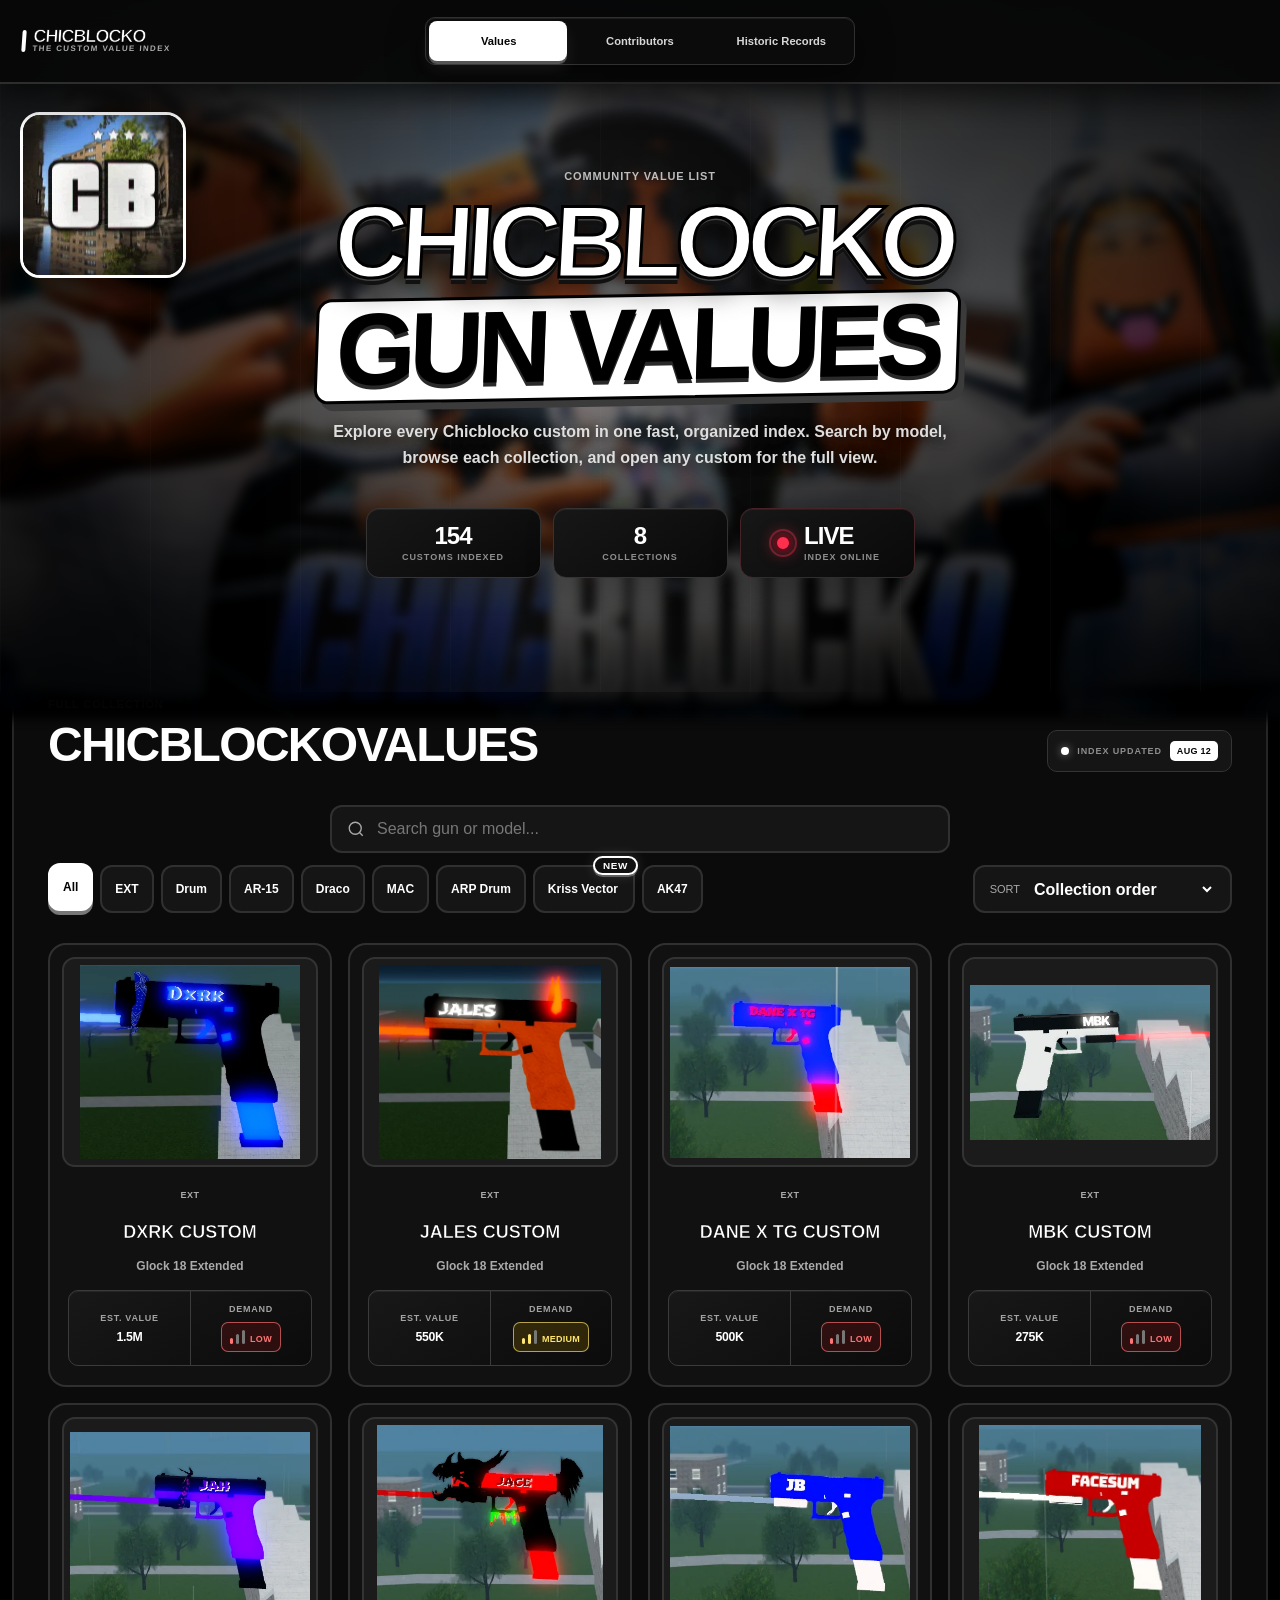
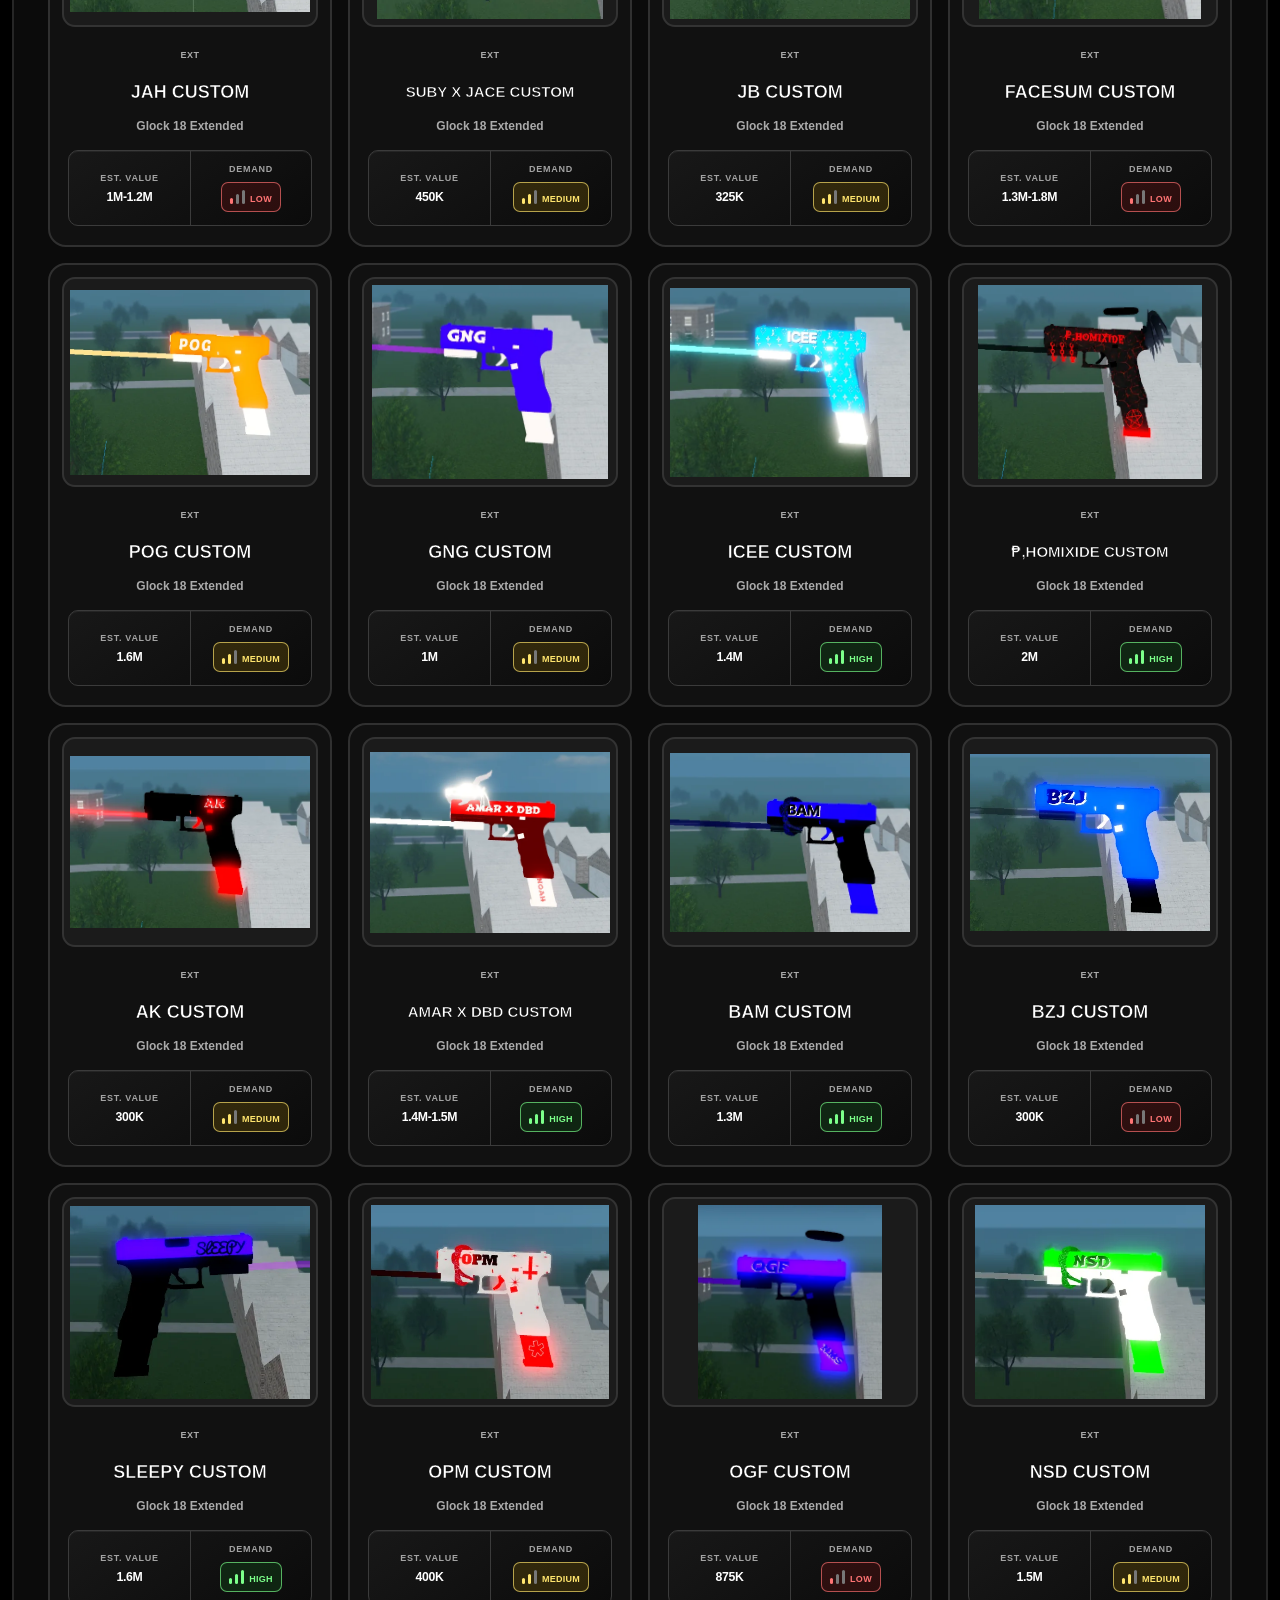
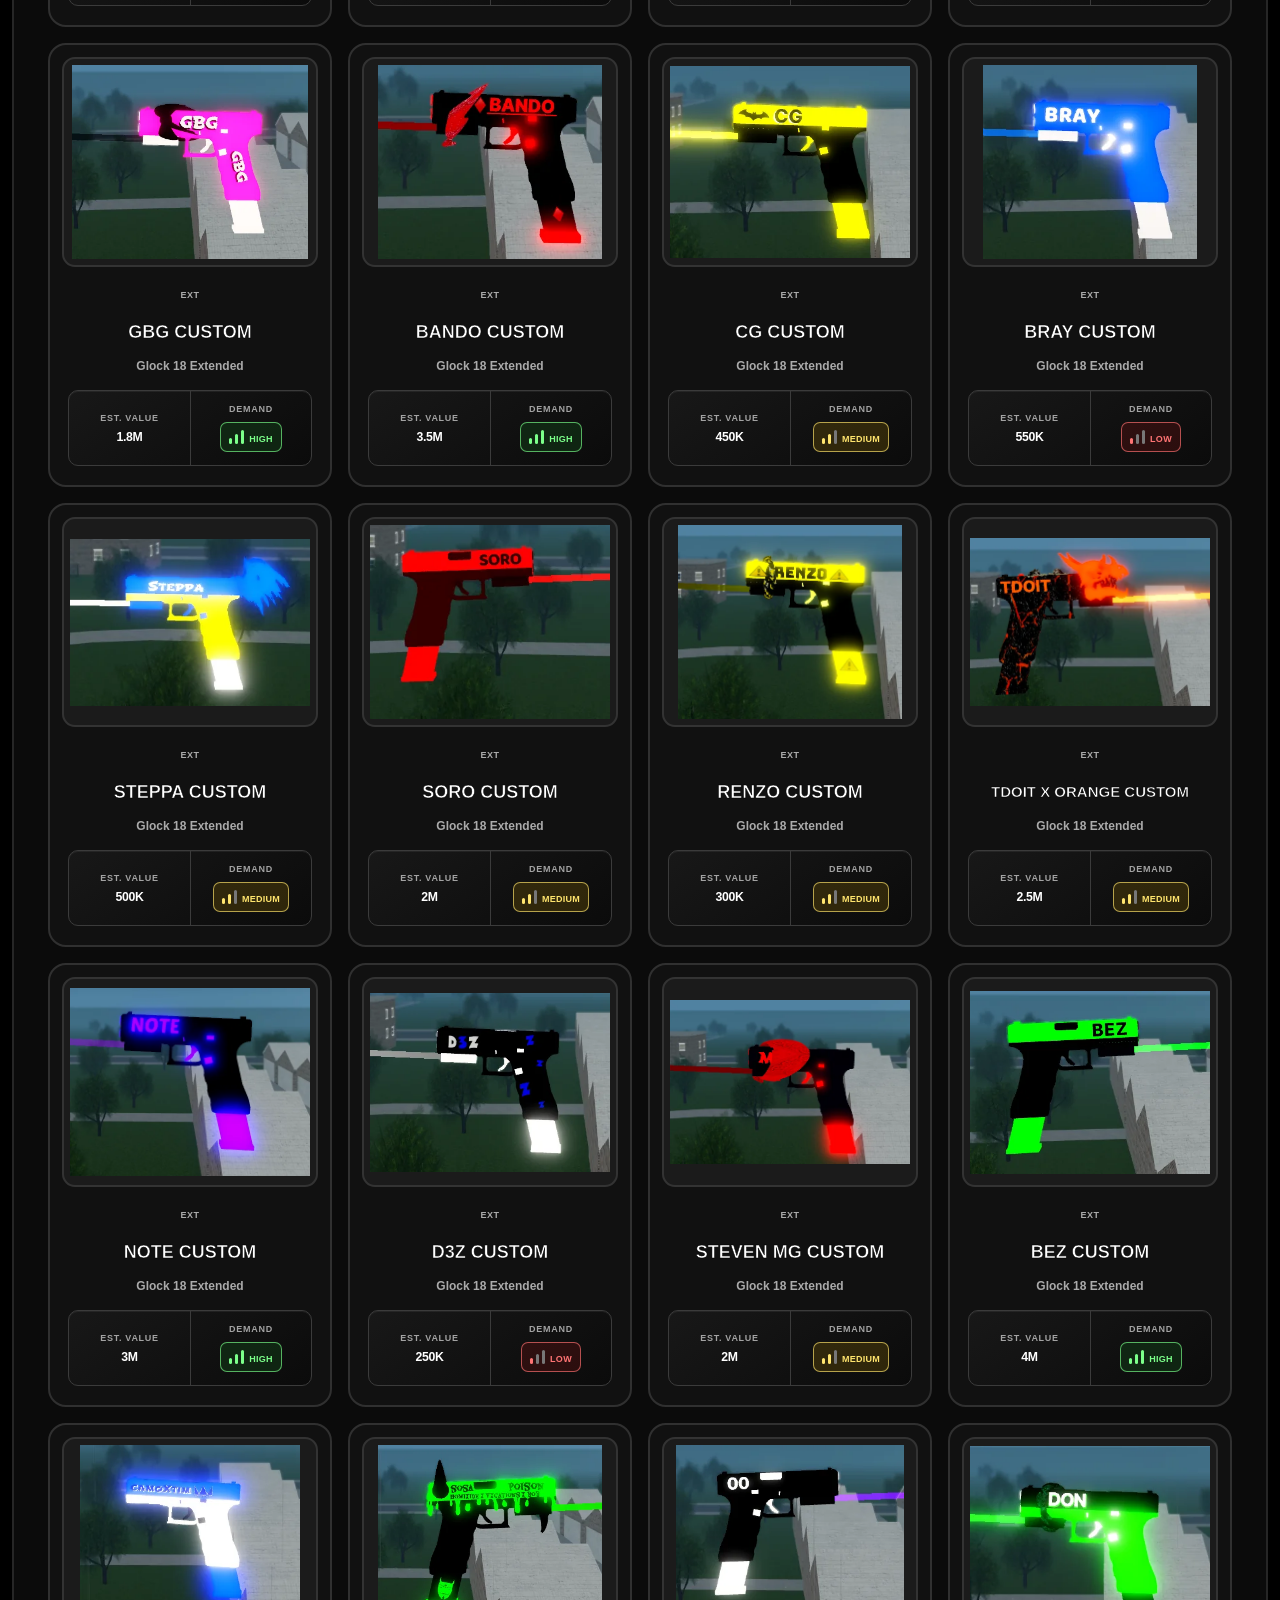
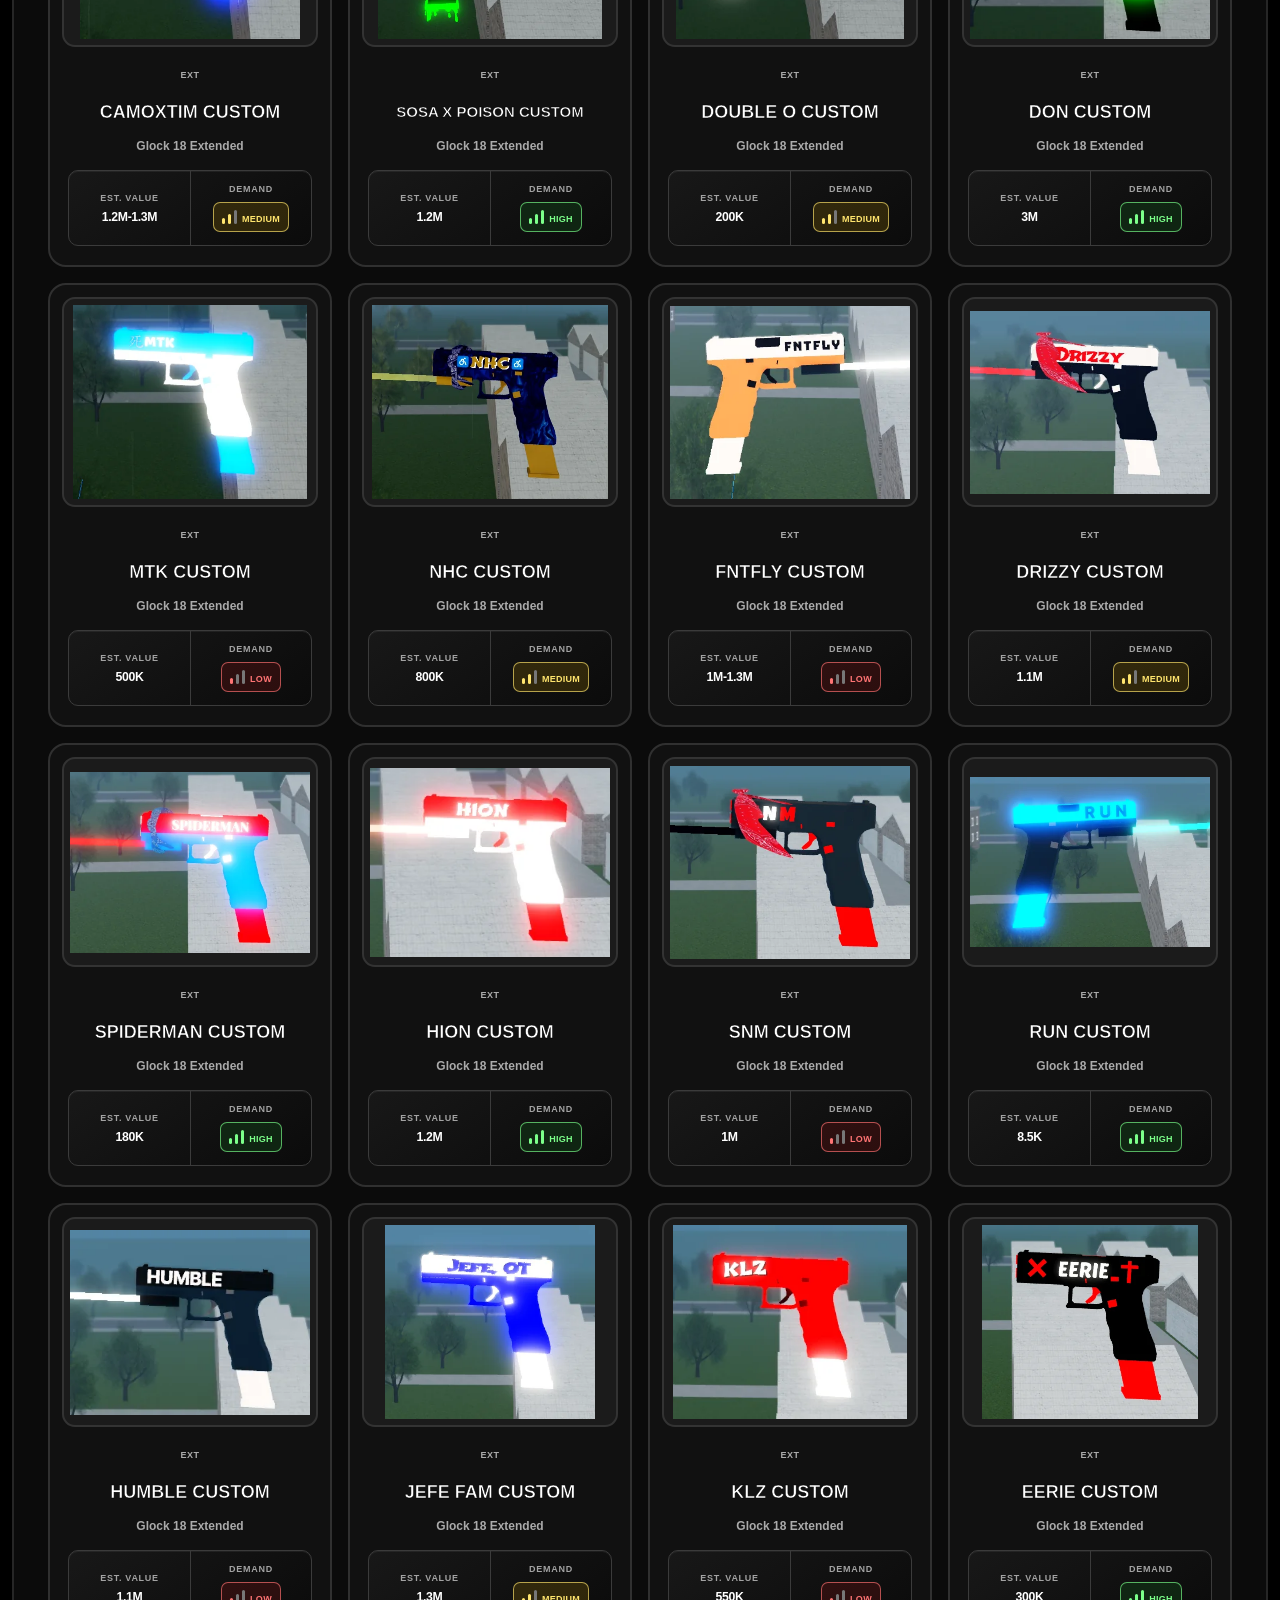
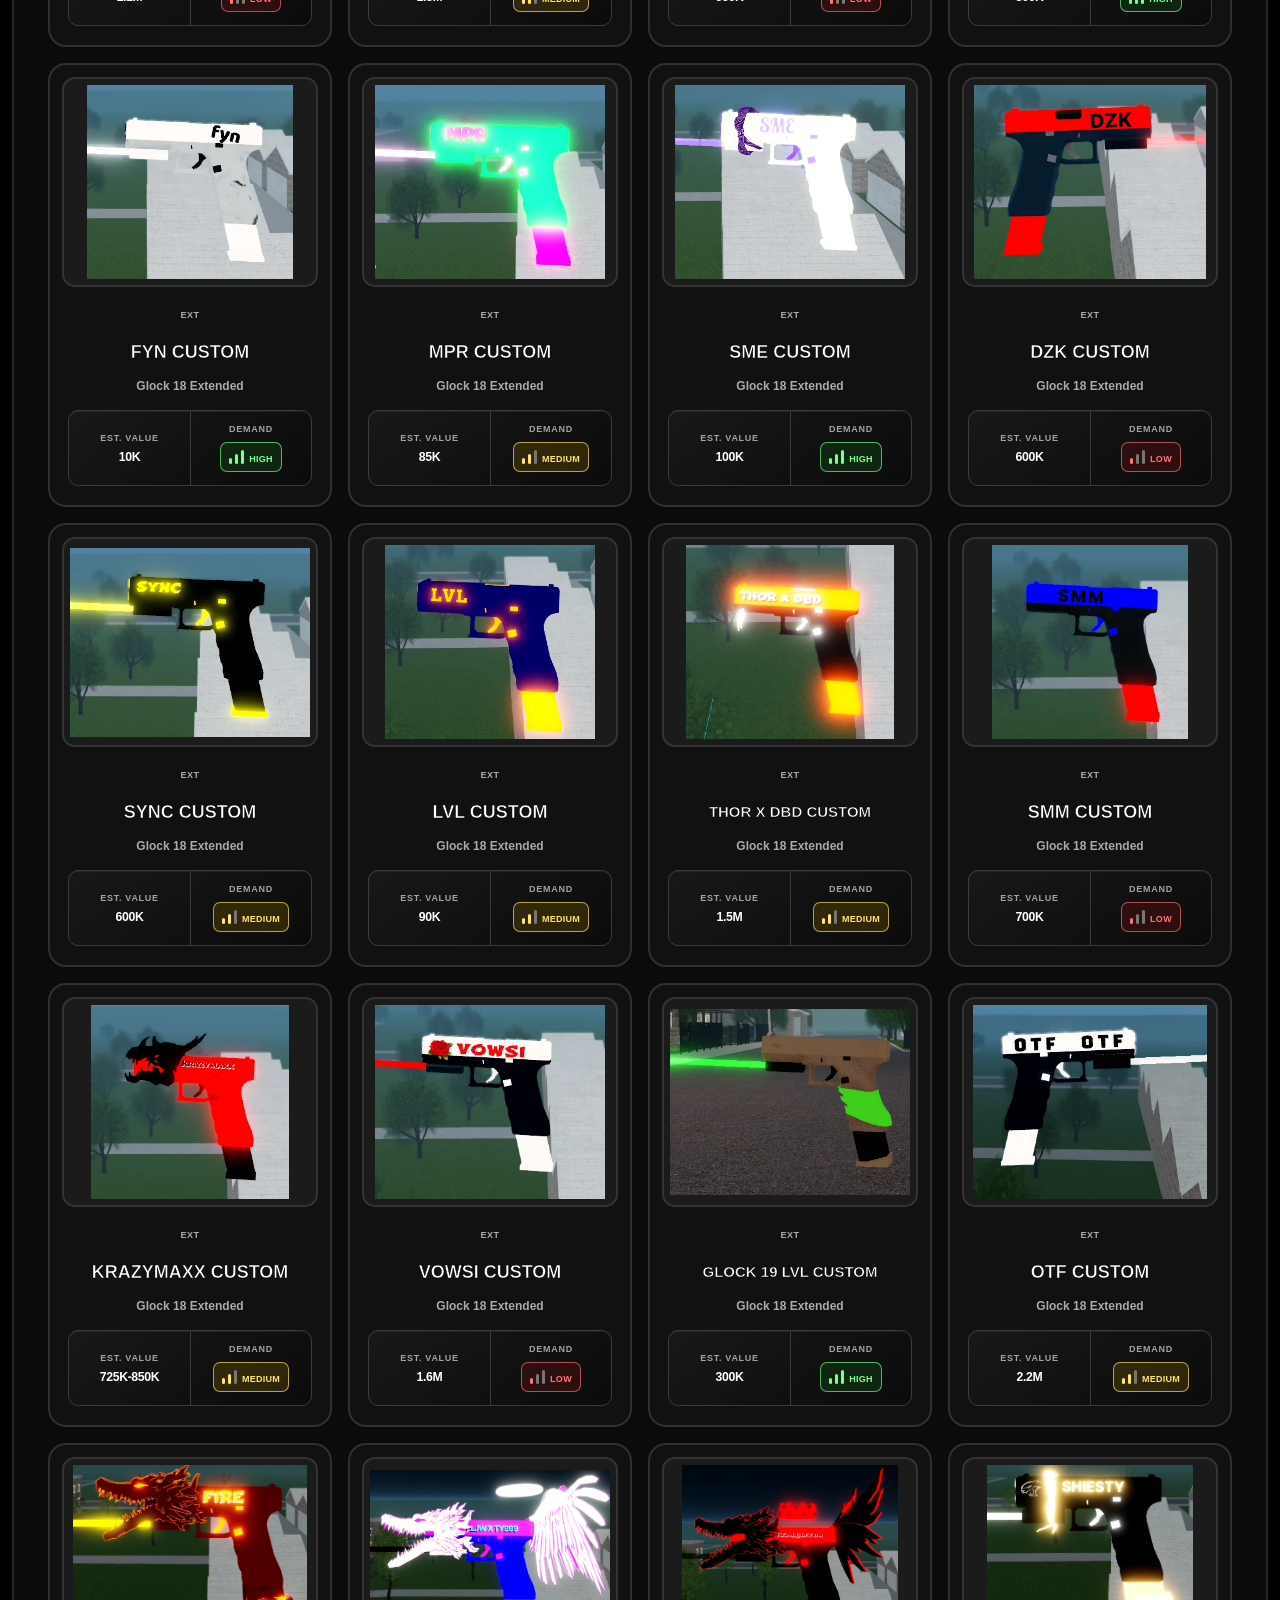
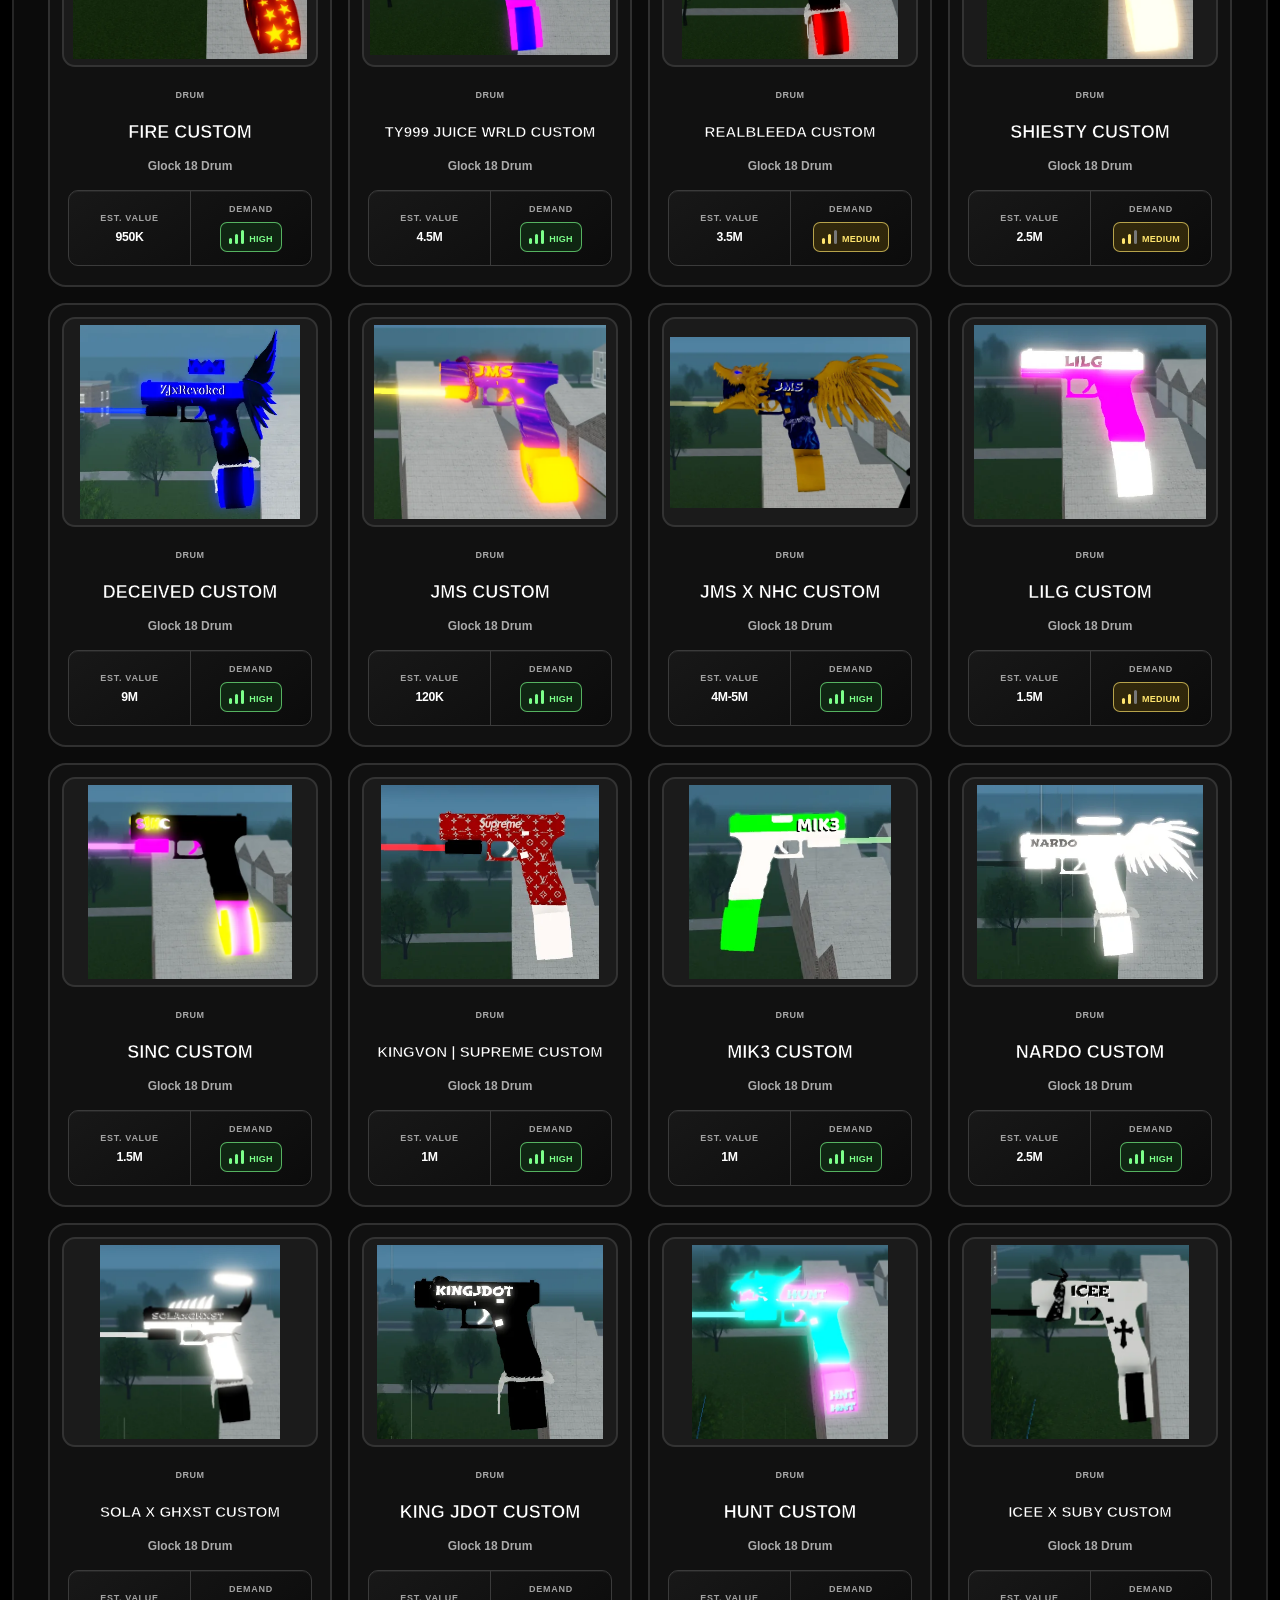
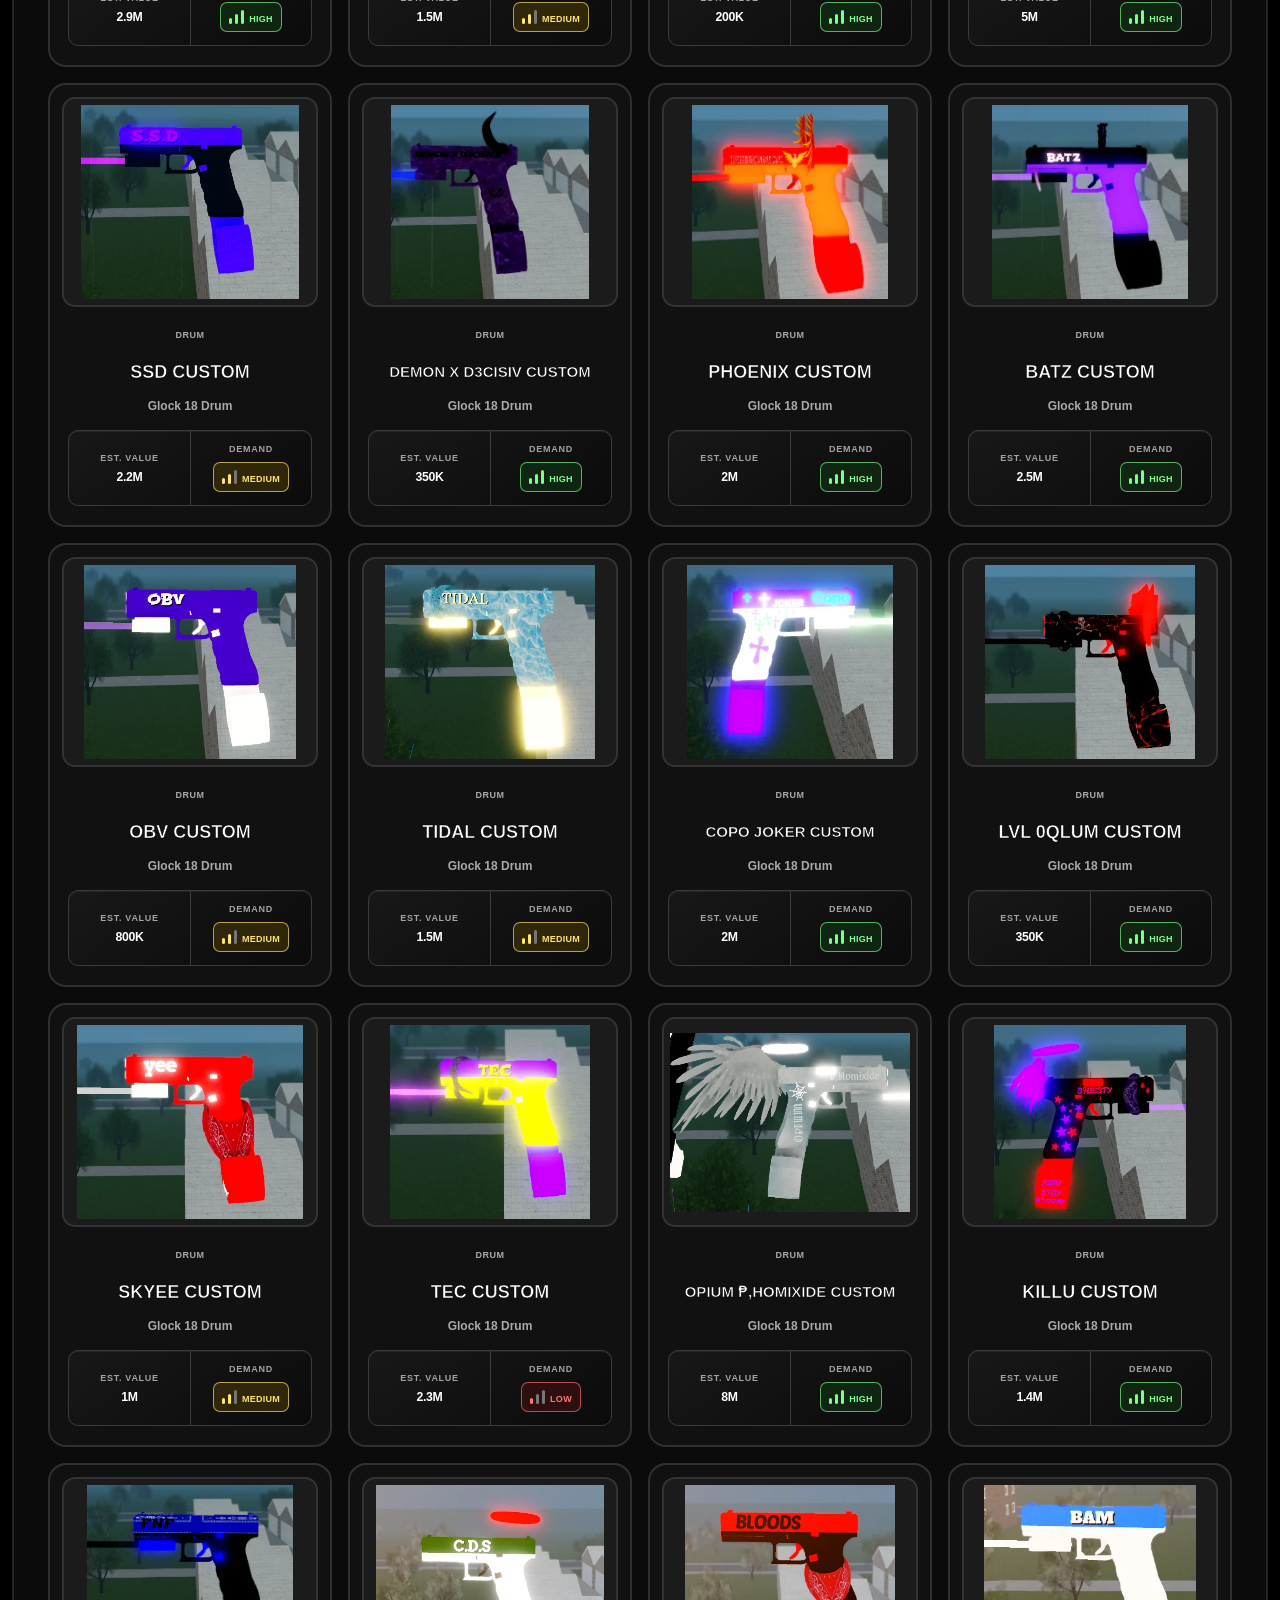
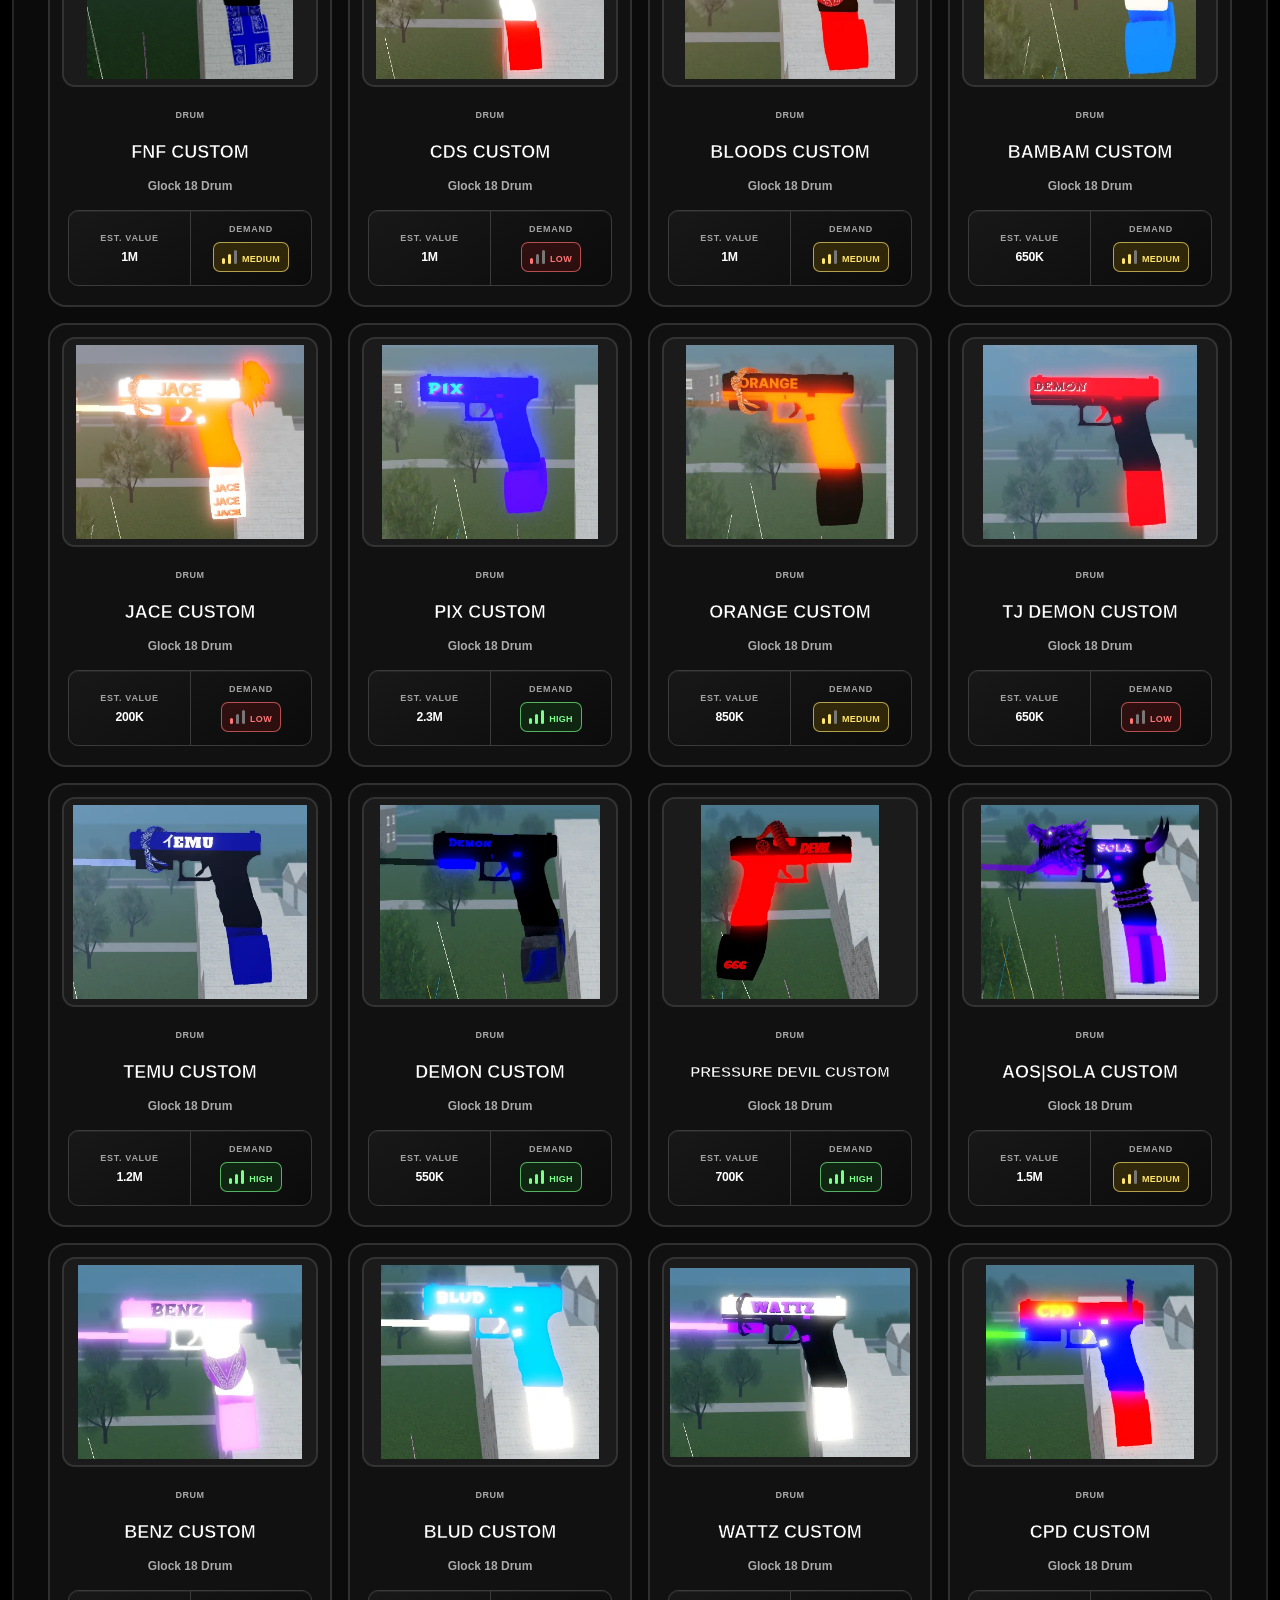
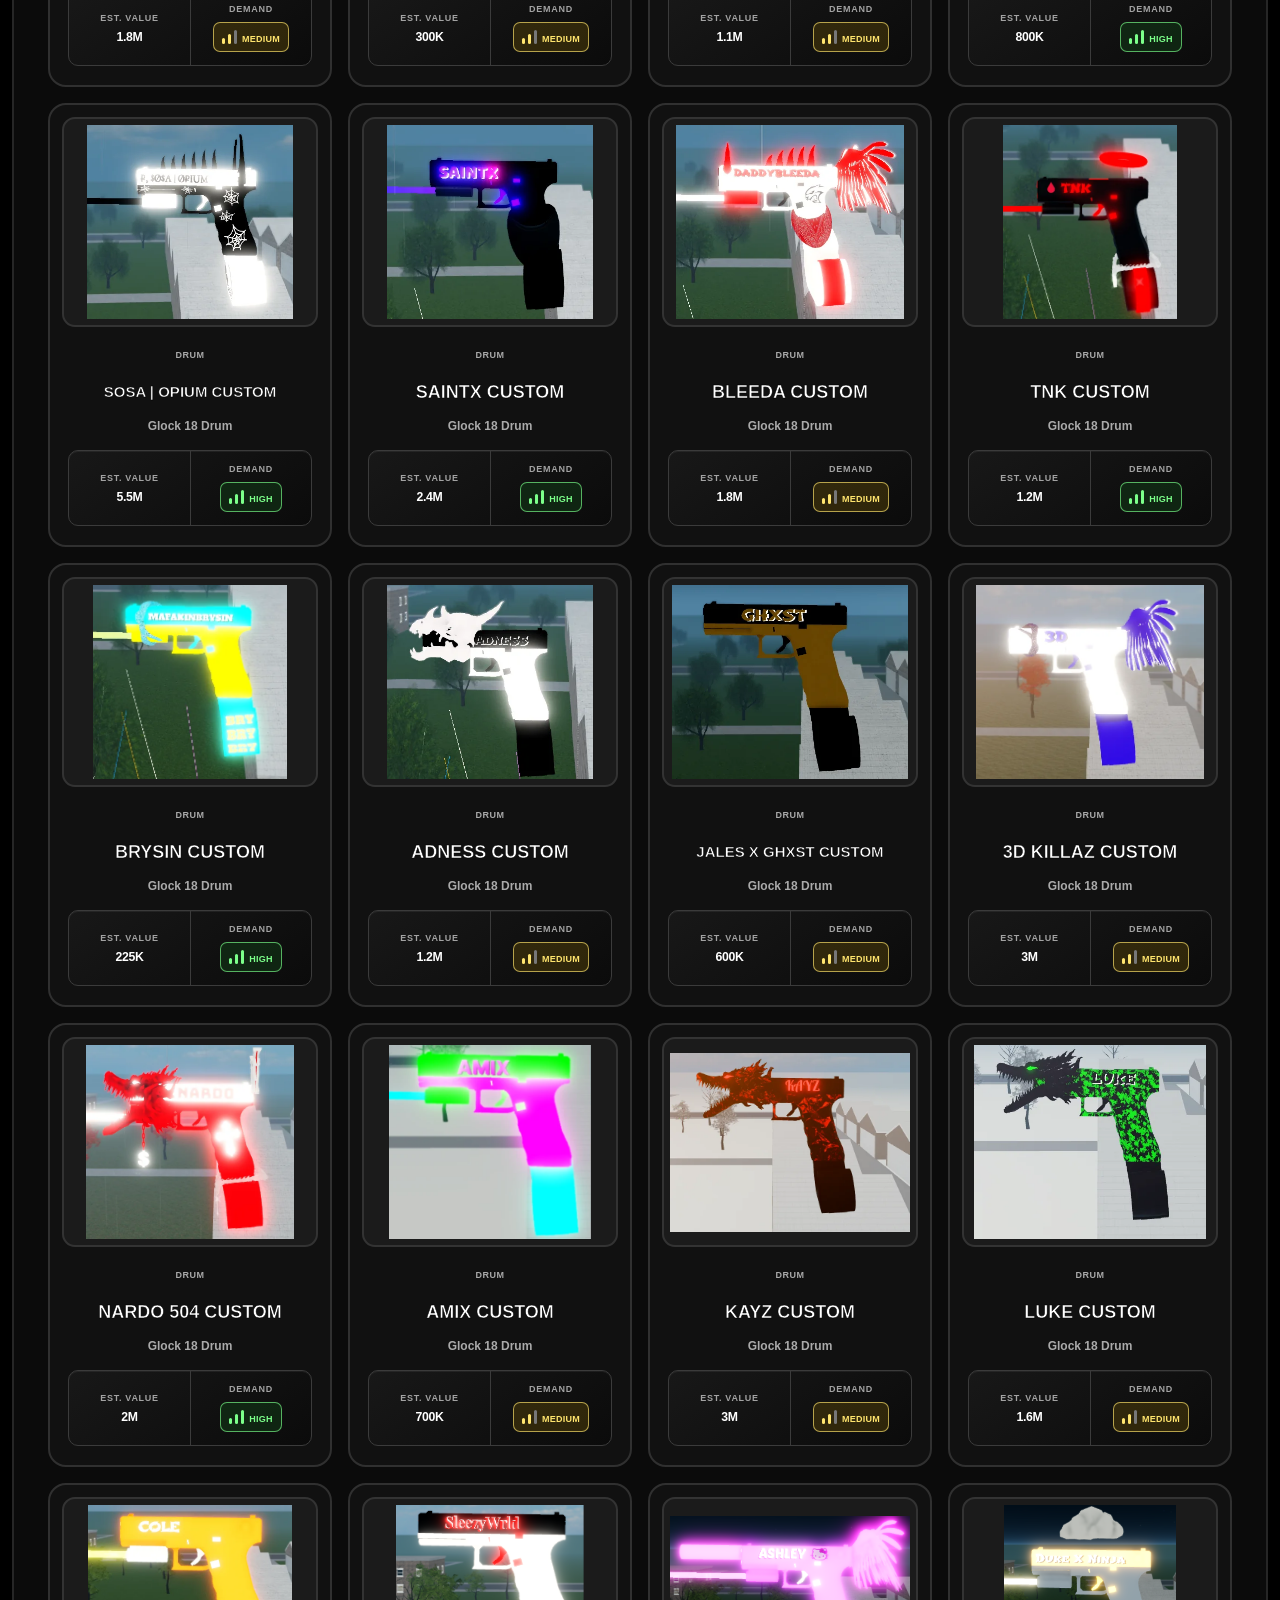
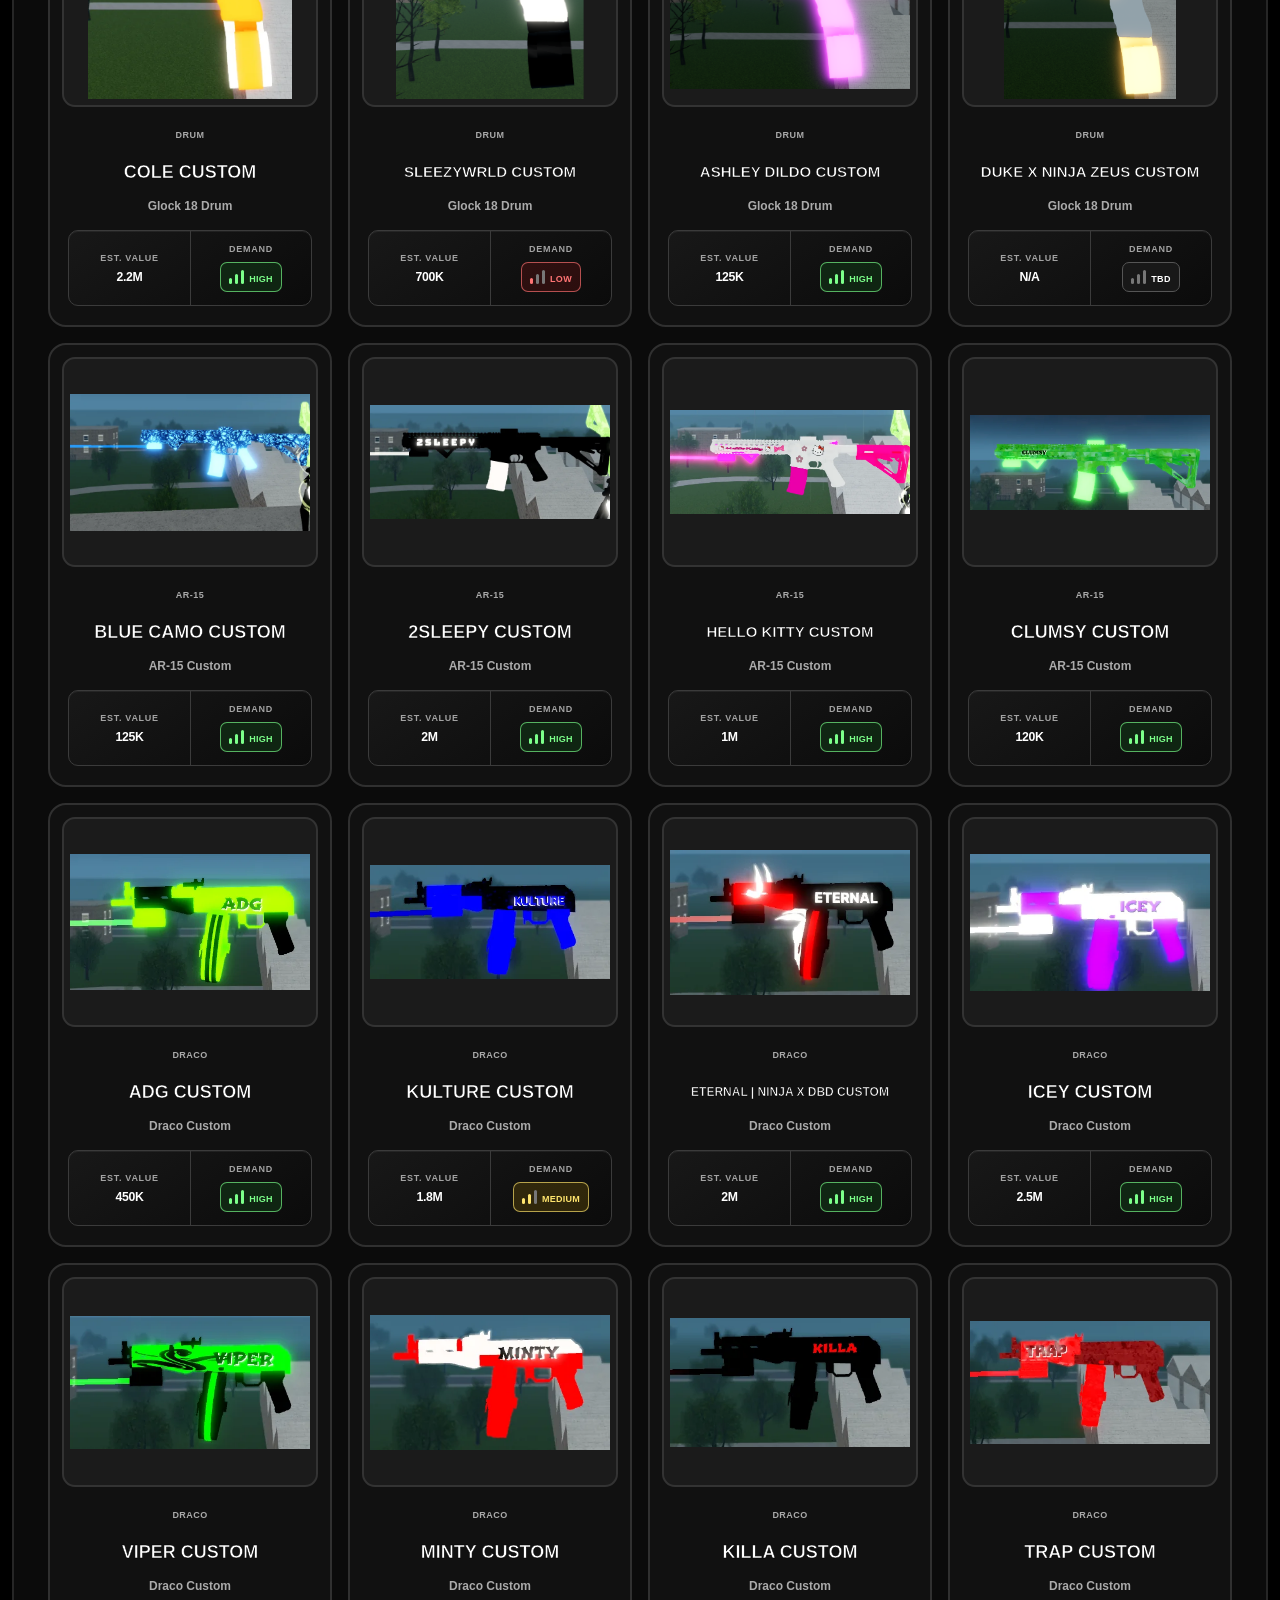
==== index.html @ fd638b51 "Rename public SEO brand to chicblockovalues" ====
<!doctype html>
<html lang="en">
<head>
  <meta charset="UTF-8">
  <meta name="viewport" content="width=device-width, initial-scale=1.0">
  <meta name="description" content="chicblockovalues by bludariel. Browse Chicblocko custom guns, estimated values, demand ratings, models, categories, and historic community records.">
  <meta name="robots" content="index, follow">
  <meta name="referrer" content="no-referrer">
  <meta name="theme-color" content="#000000">
  <meta name="color-scheme" content="dark">
  <meta http-equiv="Content-Security-Policy" content="default-src 'self'; img-src 'self' data: https:; script-src 'self'; style-src 'self' 'unsafe-inline'; font-src 'self'; connect-src 'none'; object-src 'none'; frame-src 'none'; base-uri 'self'; form-action 'none'">
  <title>chicblockovalues | Custom Values Index</title>
  <link rel="canonical" href="https://chicblocko.com/">
  <link rel="icon" type="image/webp" href="assets/chicblocko-logo.webp">
  <link rel="apple-touch-icon" href="assets/chicblocko-logo.webp">
  <meta property="og:type" content="website">
  <meta property="og:title" content="chicblockovalues | Custom Values Index">
  <meta property="og:description" content="Browse Chicblocko custom guns, estimated values, demand ratings, models, categories, and historic community records.">
  <meta name="twitter:title" content="chicblockovalues | Custom Values Index">
  <meta name="twitter:description" content="Browse Chicblocko custom guns, estimated values, demand ratings, models, categories, and historic community records.">
  <meta property="og:url" content="https://chicblocko.com/">
  <meta property="og:image" content="https://chicblocko.com/assets/chicblocko-logo.webp">
  <meta name="twitter:card" content="summary">
  <link rel="preload" href="assets/chicblocko-logo.webp" as="image" type="image/webp">
  <link rel="stylesheet" href="styles.css?v=20260812-5">
  <link rel="stylesheet" href="navigation.css?v=20260812-1">
</head>
<body class="values-page">
  <a class="skip-link" href="#catalog">Skip to gun values</a>
  <header class="site-header">
    <a class="brand" href="#values" aria-label="Chicblocko home">
      <span class="brand-title">
        <b>CHICBLOCKO</b>
        <em>THE CUSTOM VALUE INDEX</em>
      </span>
    </a>
    <nav aria-label="Main navigation">
      <span class="nav-indicator" aria-hidden="true"></span>
      <a class="active" href="./" aria-current="page">Values</a>
      <a href="contributors/">Contributors</a>
      <a href="historic-records/">Historic Records</a>
    </nav>
  </header>

  <main>
    <section class="hero" id="values">
      <a class="hero-logo-link" href="#catalog" aria-label="Jump to chicblockovalues">
        <img class="hero-logo" src="assets/chicblocko-logo.webp" width="255" height="255" alt="Chicblocko logo" decoding="async" fetchpriority="high">
      </a>
      <div class="eyebrow">COMMUNITY VALUE LIST</div>
      <h1><span>CHICBLOCKO</span><strong>GUN VALUES</strong></h1>
      <p class="hero-copy">Explore every Chicblocko custom in one fast, organized index. Search by model, browse each collection, and open any custom for the full view.</p>
      <div class="hero-stats">
        <div class="stat-card">
          <span class="stat-copy"><b id="itemCount">0</b><small>Customs indexed</small></span>
        </div>
        <div class="stat-card">
          <span class="stat-copy"><b id="categoryCount">0</b><small>Collections</small></span>
        </div>
        <div class="stat-card live-card">
          <span class="live-pulse" aria-hidden="true"></span>
          <span class="stat-copy"><b>LIVE</b><small>Index online</small></span>
        </div>
      </div>
    </section>

    <section class="catalog-shell" id="catalog">
      <div class="catalog-topline">
        <div>
          <span class="section-kicker">FULL COLLECTION</span>
          <h2>chicblockovalues</h2>
        </div>
        <time class="updated" id="lastUpdated" datetime="2026-07-01"><i></i><span>INDEX UPDATED</span><b>JUL 1</b></time>
      </div>

      <div class="toolbar">
        <label class="search-box">
          <span class="visually-hidden">Search customs</span>
          <svg viewBox="0 0 24 24" aria-hidden="true"><path d="m21 21-4.35-4.35m2.35-5.65a8 8 0 1 1-16 0 8 8 0 0 1 16 0Z"/></svg>
          <input id="searchInput" type="search" placeholder="Search gun or model..." autocomplete="off">
        </label>
        <div class="filter-row" id="categoryFilters" role="group" aria-label="Filter by category"></div>
        <label class="sort-box">
          <span>Sort</span>
          <select id="sortSelect" aria-label="Sort customs">
            <option value="collection">Collection order</option>
            <option value="recent">Recently listed</option>
            <option value="name">Name: A to Z</option>
            <option value="value-low">Value: Low to High</option>
            <option value="value-high">Value: High to Low</option>
            <option value="demand-low">Demand: Low to High</option>
            <option value="demand-high">Demand: High to Low</option>
          </select>
        </label>
      </div>

      <p class="results-status visually-hidden" id="resultsStatus" aria-live="polite"></p>
      <div class="card-grid" id="cardGrid" aria-busy="true"></div>
      <div class="empty-state" id="emptyState" hidden>
        <span>NO MATCH</span>
        <h3>Nothing in the vault.</h3>
        <p>Try a different search or category.</p>
      </div>
    </section>

    <section class="about" id="about">
      <span class="section-kicker">ABOUT THE COMMUNITY</span>
      <h2>A community for a game in<br>ROBLOX named Chicblocko.</h2>
      <p>Browse the complete custom collection, check community values, and connect with other Chicblocko players.</p>
    </section>
  </main>

  <footer>
    <a class="brand" href="#values"><img class="brand-mark" src="assets/chicblocko-logo.webp" width="255" height="255" alt=""><span>chicblockovalues</span></a>
    <p>Community-made value guide. Not affiliated with Roblox.</p>
    <p>Copyright &copy; <span id="year"></span> Darriel. chicblockovalues is owned and maintained by Darriel. All rights reserved for the original site layout, written content, and compiled value data.</p>
  </footer>

  <button class="back-to-top" id="backToTop" type="button" aria-label="Go to the top">
    <svg viewBox="0 0 24 24" aria-hidden="true"><path d="m6 14 6-6 6 6"/></svg>
    <span>GO TO THE TOP</span>
  </button>

  <dialog id="detailDialog" class="detail-dialog" aria-labelledby="detailName">
    <div class="detail-flip" id="detailFlip">
      <button class="detail-close" id="closeDetail" type="button" aria-label="Close custom details">&times;</button>
      <div class="detail-image">
        <img id="detailImage" width="735" height="287" alt="">
      </div>
      <div class="detail-content">
        <span id="detailCategory"></span>
        <h2 id="detailName"></h2>
        <p id="detailModel"></p>
          <div class="detail-market">
            <div class="detail-market-item">
              <small>EST. VALUE</small>
              <strong id="detailValue"></strong>
            </div>
            <div class="detail-market-item demand-item">
              <small>DEMAND</small>
              <span class="demand-badge" id="detailDemand"><i></i><i></i><i></i><b>TBD</b></span>
            </div>
          </div>
        <button id="detailBack" type="button">Back to all customs</button>
      </div>
    </div>
  </dialog>

  <template id="cardTemplate">
    <article class="gun-card" role="button" tabindex="0" aria-label="View custom details">
      <div class="card-image">
        <img width="735" height="287" alt="" loading="lazy">
      </div>
      <div class="card-body">
        <span class="category-label"></span>
        <h3></h3>
        <p class="model-name"></p>
        <div class="market-row">
          <div class="market-stat">
            <span>EST. VALUE</span>
            <strong class="card-value"></strong>
          </div>
          <div class="market-stat demand-stat">
            <span>DEMAND</span>
            <div class="demand-badge"><i></i><i></i><i></i><b class="card-demand"></b></div>
          </div>
        </div>
      </div>
    </article>
  </template>

  <script src="assets-data.js?v=20260629-2"></script>
  <script src="app.js?v=20260812-4"></script>
  <script src="navigation.js?v=20260627-12"></script>
</body>
</html>
---- styles.css ----
:root {
  color-scheme: dark;
  --bg: #000;
  --panel: #0b0b0b;
  --panel-raised: #151515;
  --line: #303030;
  --line-strong: #454545;
  --text: #fff;
  --muted: #aaa;
  --discord: #5865f2;
  --danger: #ff304f;
  --display: "Arial Black", Impact, Haettenschweiler, "Franklin Gothic Heavy", sans-serif;
}

* {
  box-sizing: border-box;
}

[hidden] {
  display: none !important;
}

html {
  max-width: 100%;
  overflow-x: hidden;
  scroll-behavior: smooth;
  scroll-padding-top: 20px;
}

body {
  max-width: 100%;
  overflow-x: hidden;
  min-width: 320px;
  margin: 0;
  color: var(--text);
  background: var(--bg);
  font-family: Arial, Helvetica, sans-serif;
  -webkit-font-smoothing: antialiased;
}

body:has(dialog[open]) {
  overflow: hidden;
}

button,
input,
select {
  font: inherit;
}

button,
a {
  -webkit-tap-highlight-color: transparent;
}

button {
  cursor: pointer;
}

a {
  color: inherit;
  text-decoration: none;
}

img,
svg {
  max-width: 100%;
  display: block;
}

@supports (overflow: clip) {
  html,
  body {
    overflow-x: clip;
  }
}

.visually-hidden {
  position: absolute !important;
  width: 1px !important;
  height: 1px !important;
  padding: 0 !important;
  margin: -1px !important;
  overflow: hidden !important;
  clip: rect(0, 0, 0, 0) !important;
  white-space: nowrap !important;
  border: 0 !important;
}

.skip-link {
  position: fixed;
  z-index: 100;
  top: 12px;
  left: 12px;
  padding: 10px 14px;
  color: #000;
  background: #fff;
  border-radius: 8px;
  font-weight: 800;
  transform: translateY(-150%);
  transition: transform .18s;
}

.skip-link:focus {
  transform: translateY(0);
}

:focus-visible {
  outline: 3px solid #fff;
  outline-offset: 3px;
}

.site-header {
  width: 100%;
  min-height: 84px;
  position: sticky;
  z-index: 50;
  top: 0;
  display: flex;
  align-items: center;
  justify-content: space-between;
  gap: 18px;
  padding: 14px max(22px, calc((100% - 1320px) / 2));
  background: rgba(8, 8, 8, .96);
  border-bottom: 2px solid #2d2d2d;
  box-shadow: 0 12px 36px rgba(0, 0, 0, .72);
  backdrop-filter: blur(14px);
}

.brand {
  display: inline-flex;
  align-items: center;
  gap: 11px;
  font-family: var(--display);
}

.brand-title {
  display: grid;
  gap: 1px;
  padding-left: 11px;
  position: relative;
  transform: skew(-4deg);
}

.brand-title::before {
  content: "";
  position: absolute;
  inset: 2px auto 2px 0;
  width: 4px;
  background: #fff;
  border-radius: 3px;
}

.brand-title b {
  font: 900 18px/.9 var(--display);
  letter-spacing: -.055em;
  text-shadow: 0 2px 0 #000;
  -webkit-text-stroke: .7px #000;
}

.brand-title em {
  color: #a8a8a8;
  font: 800 8px/1.1 Arial, sans-serif;
  font-style: normal;
  letter-spacing: .17em;
}

.brand-mark {
  width: 30px;
  height: 30px;
  object-fit: cover;
  border: 2px solid #fff;
  border-radius: 8px;
}

nav {
  display: flex;
  align-items: center;
  color: var(--muted);
  font-size: 13px;
}

nav a {
  position: relative;
  padding: 10px 4px;
  transition: color .18s;
}

nav a:hover,
nav a.active {
  color: #fff;
}

nav a.active::after {
  content: "";
  position: absolute;
  right: 0;
  bottom: -23px;
  left: 0;
  height: 2px;
  background: #fff;
}

.values-page .site-header nav {
  display: flex;
  align-items: center;
  gap: 4px;
  padding: 4px;
  border: 1px solid #303030;
  border-radius: 10px;
  background: #0b0b0b;
}

.values-page .site-header nav a {
  min-width: 86px;
  padding: 10px 14px;
  border-radius: 7px;
  color: #8d8d8d;
  font-size: .75rem;
  font-weight: 800;
  text-align: center;
  transition: color .18s, background-color .18s, transform .18s;
}

.values-page .site-header nav a:hover {
  color: #fff;
  background: #171717;
  transform: translateY(-1px);
}

.values-page .site-header nav a.active {
  color: #000;
  background: #fff;
  box-shadow: 0 3px #555;
}

.values-page .site-header nav a.active::after {
  display: none;
}

.header-edit-button {
  min-height: 42px;
  display: inline-flex;
  align-items: center;
  justify-content: center;
  gap: 8px;
  padding: 0 15px;
  color: #000;
  background: #fff;
  border: 2px solid #fff;
  border-radius: 9px;
  font: 900 11px var(--display);
  white-space: nowrap;
  transition: color .18s, background .18s, transform .18s;
}

.header-edit-button svg {
  width: 18px;
  height: 18px;
  fill: none;
  stroke: currentColor;
  stroke-width: 2;
  stroke-linecap: round;
  stroke-linejoin: round;
}

.header-edit-button:hover {
  color: #fff;
  background: #191919;
  transform: translateY(-2px);
}

.catalog-edit-button {
  justify-self: end;
}

.hero {
  width: min(1320px, calc(100% - 40px));
  margin: auto;
  padding: 86px 0 72px;
  position: relative;
  text-align: center;
  isolation: isolate;
}

.hero::before {
  content: "";
  position: absolute;
  z-index: 0;
  inset: -64px calc(50% - 50vw) -42px;
  background:
    linear-gradient(90deg, rgba(0, 0, 0, .78), rgba(0, 0, 0, .34) 45%, rgba(0, 0, 0, .78)),
    linear-gradient(180deg, rgba(0, 0, 0, .72), rgba(0, 0, 0, .22) 48%, rgba(0, 0, 0, .78)),
    url("assets/chicblocko-hero-bg.webp") center / cover no-repeat;
  filter: blur(5px) saturate(1.15);
  transform: scale(1.08);
  opacity: .98;
  pointer-events: none;
}

.hero::after {
  content: "";
  position: absolute;
  z-index: 0;
  inset: -64px calc(50% - 50vw) -42px;
  background:
    repeating-linear-gradient(90deg, rgba(255,255,255,.035) 0 1px, transparent 1px 150px),
    linear-gradient(90deg, transparent 0 18%, rgba(255,255,255,.10) 45%, transparent 72%),
    radial-gradient(circle at 50% 45%, rgba(255, 255, 255, .12), transparent 38%);
  opacity: .48;
  pointer-events: none;
}

.hero > * {
  position: relative;
  z-index: 1;
}

.hero-logo-link {
  position: absolute;
  top: 28px;
  left: 0;
  width: clamp(120px, 13vw, 185px);
  aspect-ratio: 1;
  overflow: hidden;
  background: #111;
  border: 3px solid #fff;
  border-radius: 20px;
  box-shadow: 0 12px 40px rgba(0, 0, 0, .5);
  transition: transform .18s;
}

.hero-logo-link:hover {
  transform: translateY(-3px);
}

.hero-logo {
  width: 100%;
  height: 100%;
  object-fit: cover;
}

.eyebrow,
.section-kicker {
  color: #bdbdbd;
  font: 900 11px var(--display);
  letter-spacing: .08em;
}

.hero h1 {
  max-width: none;
  margin: 15px 0 20px;
  color: #fff;
  font: 900 clamp(58px, 8vw, 112px)/.88 var(--display);
  letter-spacing: -.055em;
  text-shadow: 0 4px 0 #292929;
  -webkit-text-stroke: 2px #000;
  transform: skew(-3deg);
}

.hero h1 span,
.hero h1 strong {
  display: block;
}

.hero h1 span {
  position: relative;
  z-index: 1;
  letter-spacing: -.075em;
  text-shadow: 0 3px 0 #444, 0 7px 0 #111, 0 12px 28px rgba(0, 0, 0, .7);
  -webkit-text-stroke: 3px #000;
}

.hero h1 strong {
  width: fit-content;
  margin: 7px auto 0;
  padding: 4px 18px 7px;
  color: #000;
  background: #fff;
  border: 3px solid #000;
  border-radius: 15px;
  box-shadow: 6px 7px 0 #3b3b3b;
  font-weight: 900;
  letter-spacing: -.06em;
  line-height: .86;
  -webkit-text-stroke: 0;
  transform: rotate(-1deg);
}

.hero-copy {
  max-width: 650px;
  margin: 0 auto;
  color: #dedede;
  font-size: 16px;
  font-weight: 800;
  line-height: 1.6;
  text-shadow: 0 2px 12px rgba(0, 0, 0, .85);
}

.hero-stats {
  display: flex;
  justify-content: center;
  gap: 12px;
  margin-top: 38px;
}

.stat-card {
  min-width: 175px;
  min-height: 70px;
  display: flex;
  align-items: center;
  justify-content: center;
  gap: 12px;
  padding: 12px 20px;
  background: linear-gradient(145deg, #171717, #090909);
  border: 1px solid #343434;
  border-radius: 13px;
  box-shadow: inset 0 1px 0 rgba(255, 255, 255, .06), 0 10px 28px rgba(0, 0, 0, .24);
  text-align: left;
}

.stat-copy {
  display: grid;
  gap: 4px;
  text-align: center;
}

.stat-copy b {
  font: 900 24px/1 var(--display);
  letter-spacing: -.04em;
}

.stat-copy small {
  color: #8e8e8e;
  font-size: 9px;
  font-weight: 800;
  letter-spacing: .11em;
  text-transform: uppercase;
}

.live-card {
  border-color: #452326;
  text-align: left;
}

.live-card .stat-copy {
  text-align: left;
}

.live-pulse {
  width: 18px;
  height: 18px;
  position: relative;
  flex: 0 0 auto;
  background: var(--danger);
  border: 3px solid #5d0d19;
  border-radius: 50%;
  box-shadow: 0 0 16px rgba(255, 48, 79, .72);
  animation: liveBlink 1.25s ease-in-out infinite;
}

.live-pulse::after {
  content: "";
  position: absolute;
  inset: -8px;
  border: 2px solid rgba(255, 48, 79, .35);
  border-radius: 50%;
  animation: liveRing 1.25s ease-out infinite;
}

.catalog-shell {
  width: min(1400px, calc(100% - 24px));
  margin: auto;
  padding: 42px 34px 64px;
  background: var(--panel);
  border: 2px solid #262626;
  border-radius: 20px;
}

.catalog-topline {
  display: flex;
  align-items: end;
  justify-content: space-between;
  gap: 20px;
}

.catalog-topline h2,
.about h2 {
  margin: 5px 0 0;
  font: 900 clamp(30px, 4vw, 48px) var(--display);
  letter-spacing: -.035em;
  text-transform: uppercase;
}

.updated {
  min-height: 42px;
  display: inline-flex;
  align-items: center;
  flex: 0 0 auto;
  gap: 8px;
  padding: 0 13px;
  color: #8e8e8e;
  background: var(--panel-raised);
  border: 1px solid #343434;
  border-radius: 10px;
  font-size: 9px;
  font-weight: 800;
  letter-spacing: .1em;
}

.updated i {
  width: 8px;
  height: 8px;
  background: #fff;
  border-radius: 50%;
  box-shadow: 0 0 8px rgba(255, 255, 255, .45);
}

.updated b {
  padding: 5px 7px;
  color: #050505;
  background: #fff;
  border-radius: 5px;
  font: 900 9px var(--display);
  letter-spacing: .03em;
}

.toolbar {
  display: grid;
  grid-template-columns: minmax(0, 1fr) auto;
  gap: 12px 16px;
  margin: 33px 0 30px;
}

.search-box,
.sort-box {
  min-height: 48px;
  display: flex;
  align-items: center;
  gap: 10px;
  padding: 0 15px;
  background: var(--panel-raised);
  border: 2px solid var(--line);
  border-radius: 12px;
}

.search-box {
  grid-column: 1 / -1;
  width: min(620px, 100%);
  justify-self: center;
}

.search-box:focus-within {
  border-color: #fff;
}

.search-box svg {
  width: 18px;
  flex: 0 0 auto;
  fill: none;
  stroke: var(--muted);
  stroke-width: 1.8;
}

.search-box input {
  width: 100%;
  min-width: 0;
  color: #fff;
  background: transparent;
  border: 0;
  outline: 0;
}

.search-box input::placeholder {
  color: #777;
}

.filter-row {
  display: flex;
  flex-wrap: wrap;
  align-items: center;
  gap: 7px;
}

.filter-button {
  min-height: 48px;
  padding: 0 13px;
  color: #fff;
  background: var(--panel-raised);
  border: 2px solid var(--line);
  border-radius: 12px;
  font-size: 12px;
  font-weight: 800;
  transition: color .18s, background .18s, border-color .18s, transform .18s, box-shadow .18s;
  position: relative;
  display: inline-flex;
  align-items: center;
  justify-content: center;
  gap: 8px;
}

.filter-button:hover,
.filter-button.active {
  color: #000;
  background: #fff;
  border-color: #fff;
}

.filter-button.active {
  font-family: var(--display);
  font-weight: 900;
  transform: translateY(-2px);
  box-shadow: 0 4px 0 #777;
}

.filter-button.has-new-badge {
  padding-right: 15px;
}

.filter-new-badge {
  position: absolute;
  top: -11px;
  right: -5px;
  padding: 3px 8px 2px;
  border-radius: 999px;
  border: 2px solid #fff;
  background: #111;
  color: #fff;
  font-family: var(--display);
  font-size: 0.62rem;
  font-weight: 900;
  letter-spacing: 0.06em;
  line-height: 1;
  box-shadow: 0 2px 0 rgba(255, 255, 255, 0.28), 0 0 14px rgba(255, 255, 255, 0.14);
  pointer-events: none;
}

.filter-button:hover .filter-new-badge,
.filter-button.active .filter-new-badge {
  background: #fff;
  color: #000;
  border-color: #000;
  box-shadow: 0 2px 0 rgba(0, 0, 0, 0.35);
}

.sort-box {
  min-width: 205px;
  transition: color .18s, background .18s, border-color .18s, transform .18s, box-shadow .18s;
}

.sort-box span {
  color: var(--muted);
  font-size: 11px;
  text-transform: uppercase;
}

.sort-box select {
  min-width: 0;
  color: #fff;
  background: transparent;
  border: 0;
  outline: 0;
  font-family: var(--display);
  font-weight: 900;
}

.sort-box option {
  color: #fff;
  background: #111;
}

.sort-box:focus-within,
.sort-box.sort-changed {
  color: #000;
  background: #fff;
  border-color: #fff;
  transform: translateY(-2px);
  box-shadow: 0 4px 0 #777;
}

.sort-box:focus-within span,
.sort-box:focus-within select,
.sort-box.sort-changed span,
.sort-box.sort-changed select {
  color: #000;
}

.card-grid {
  display: grid;
  grid-template-columns: repeat(4, minmax(0, 1fr));
  gap: 16px;
  align-items: stretch;
}

.gun-card {
  min-width: 0;
  overflow: hidden;
  position: relative;
  z-index: 1;
  color: #fff;
  background: #111;
  border: 2px solid var(--line);
  border-radius: 18px;
  cursor: pointer;
  transform-origin: center;
  transition: transform .2s cubic-bezier(.2, .8, .2, 1), border-color .2s, box-shadow .2s, background .2s;
}

.card-image {
  height: 210px;
  position: relative;
  overflow: hidden;
  margin: 12px 12px 0;
  background: #1b1b1b;
  border: 2px solid #333;
  border-radius: 13px;
  transition: border-color .2s;
}

.card-image img {
  width: 100%;
  height: 100%;
  padding: 6px;
  object-fit: contain;
  transform: scale(var(--image-zoom, 1));
  backface-visibility: hidden;
}

.image-error .card-image::after,
.detail-image.image-error::after {
  content: "IMAGE UNAVAILABLE";
  position: absolute;
  inset: 0;
  display: grid;
  place-items: center;
  color: #888;
  background: #171717;
  font: 900 11px var(--display);
  letter-spacing: .08em;
}

.detail-image.image-error img {
  opacity: 0;
}

.card-body {
  padding: 17px 18px 19px;
  text-align: center;
}

.category-label {
  color: #aaa;
  font: 900 9px var(--display);
  letter-spacing: .05em;
  text-transform: uppercase;
}

.card-body h3 {
  width: 100%;
  min-height: 46px;
  display: grid;
  place-items: center;
  margin: 7px 0 4px;
  padding: 0 2px;
  font: 900 18px/1.15 var(--display);
  overflow-wrap: anywhere;
  text-align: center;
  text-transform: uppercase;
  -webkit-text-stroke: .5px #000;
}

.card-body h3.long-name {
  font-size: 15px;
  line-height: 1.12;
}

.card-body h3.very-long-name {
  font-size: 12px;
  line-height: 1.14;
}

.model-name {
  margin: 0;
  color: #aaa;
  font-size: 12px;
  font-weight: 700;
}

.market-row {
  display: grid;
  grid-template-columns: repeat(2, minmax(0, 1fr));
  margin-top: 17px;
  background: linear-gradient(145deg, #181818, #0b0b0b);
  border: 1px solid #3b3b3b;
  border-radius: 10px;
  box-shadow: inset 0 1px 0 rgba(255, 255, 255, .06);
  overflow: hidden;
}

.market-stat {
  min-width: 0;
  min-height: 74px;
  display: flex;
  flex-direction: column;
  align-items: center;
  justify-content: center;
  gap: 8px;
  padding: 12px 8px;
  text-align: center;
}

.market-stat + .market-stat {
  border-left: 1px solid #3b3b3b;
}

.market-stat > span {
  color: #a3a3a3;
  font-size: 9px;
  font-weight: 800;
  letter-spacing: .08em;
  white-space: nowrap;
}

.market-stat strong {
  width: 100%;
  max-width: 100%;
  color: #fff;
  font: 900 clamp(12px, .96vw, 16px)/1 var(--display);
  letter-spacing: -.03em;
  overflow: hidden;
  text-align: center;
  text-overflow: ellipsis;
  white-space: nowrap;
}

.demand-badge {
  max-width: 100%;
  display: flex;
  align-items: end;
  gap: 3px;
  padding: 7px 8px;
  color: #fff;
  background: #181818;
  border: 1px solid #555;
  border-radius: 7px;
}

.demand-badge i {
  width: 3px;
  display: block;
  background: #777;
  border-radius: 2px;
}

.demand-badge i:nth-child(1) { height: 6px; }
.demand-badge i:nth-child(2) { height: 10px; }
.demand-badge i:nth-child(3) { height: 14px; }

.demand-badge b {
  margin-left: 2px;
  font: 900 9px/1 var(--display);
  letter-spacing: .03em;
}

.demand-badge[data-demand="high"] {
  color: #7cff8a;
  border-color: rgba(124, 255, 138, .65);
  background: rgba(17, 52, 22, .65);
}

.demand-badge[data-demand="medium"] {
  color: #ffe56e;
  border-color: rgba(255, 229, 110, .65);
  background: rgba(70, 56, 11, .62);
}

.demand-badge[data-demand="low"] {
  color: #ff7474;
  border-color: rgba(255, 116, 116, .65);
  background: rgba(66, 17, 17, .62);
}

.demand-badge[data-demand="high"] i { background: #7cff8a; }
.demand-badge[data-demand="medium"] i:nth-child(-n+2) { background: #ffe56e; }
.demand-badge[data-demand="low"] i:first-child { background: #ff7474; }

.card-grid.cards-enter .gun-card {
  animation: cardReveal .3s cubic-bezier(.2, .8, .2, 1) both;
}

.card-grid.cards-enter .gun-card:nth-child(2n) {
  animation-delay: 25ms;
}

.card-grid.cards-enter .gun-card:nth-child(3n) {
  animation-delay: 50ms;
}

.card-grid.cards-enter .gun-card:hover {
  animation: none;
}

.empty-state {
  padding: 80px 20px;
  text-align: center;
  border: 1px dashed var(--line-strong);
  border-radius: 12px;
}

.empty-state span {
  font: 900 10px var(--display);
  letter-spacing: .2em;
}

.empty-state h3 {
  margin: 8px 0;
  font: 900 28px var(--display);
}

.empty-state p {
  color: var(--muted);
}

.about {
  width: min(1280px, calc(100% - 40px));
  margin: auto;
  padding: 90px 0;
  text-align: center;
}

.about p {
  max-width: 510px;
  margin: 22px auto 0;
  color: var(--muted);
  line-height: 1.7;
}

footer {
  width: min(1280px, calc(100% - 40px));
  margin: auto;
  padding: 25px 0 35px;
  display: flex;
  align-items: center;
  justify-content: space-between;
  gap: 20px;
  color: var(--muted);
  border-top: 1px solid #292929;
  font-size: 11px;
}

footer .brand {
  color: #fff;
  font-size: 12px;
  letter-spacing: .05em;
}

.footer-links {
  display: flex;
  flex-wrap: wrap;
  align-items: center;
  gap: 12px;
}

.footer-links a {
  color: #fff;
  font-weight: 800;
  text-decoration: underline;
  text-decoration-color: #555;
  text-underline-offset: 4px;
}

.footer-links a:hover {
  text-decoration-color: #fff;
}

.legal-main {
  width: min(980px, calc(100% - 40px));
  margin: 0 auto;
  padding: 86px 0 110px;
}

.legal-card {
  padding: clamp(26px, 5vw, 56px);
  background:
    radial-gradient(circle at 20% 0%, rgba(255, 255, 255, .08), transparent 32%),
    #0b0b0b;
  border: 1px solid #313131;
  border-radius: 28px;
  box-shadow: 0 24px 70px rgba(0, 0, 0, .45);
}

.legal-card .section-kicker {
  display: block;
  margin-bottom: 12px;
}

.legal-card h1 {
  margin: 0 0 18px;
  font: 900 clamp(2.2rem, 7vw, 4.6rem) / .9 var(--display);
  text-transform: uppercase;
}

.legal-card h2 {
  margin: 32px 0 10px;
  font: 900 1rem var(--display);
  letter-spacing: .08em;
  text-transform: uppercase;
}

.legal-card p,
.legal-card li {
  color: #c9c9c9;
  line-height: 1.75;
}

.legal-card a {
  color: #fff;
  font-weight: 800;
  text-decoration: underline;
  text-underline-offset: 4px;
}

.legal-card ul {
  padding-left: 20px;
}

.back-to-top {
  min-height: 52px;
  position: fixed;
  z-index: 40;
  right: 22px;
  bottom: 22px;
  display: flex;
  align-items: center;
  gap: 9px;
  padding: 0 17px 0 10px;
  color: #000;
  background: #fff;
  border: 2px solid #000;
  border-radius: 999px;
  box-shadow: 0 8px 0 #333, 0 16px 32px rgba(0, 0, 0, .5);
  font: 900 10px var(--display);
  letter-spacing: .04em;
  opacity: 0;
  pointer-events: none;
  transform: translateY(18px) scale(.9);
  transition: opacity .2s, transform .2s, box-shadow .2s;
}

.back-to-top.is-visible {
  opacity: 1;
  pointer-events: auto;
  transform: translateY(0) scale(1);
}

.back-to-top svg {
  width: 32px;
  height: 32px;
  padding: 7px;
  fill: none;
  stroke: currentColor;
  stroke-width: 2.7;
  stroke-linecap: round;
  stroke-linejoin: round;
  border: 2px solid #000;
  border-radius: 50%;
}

.custom-buy-callout {
  min-height: 58px;
  position: fixed;
  z-index: 40;
  left: 22px;
  bottom: 22px;
  display: flex;
  align-items: center;
  gap: 10px;
  padding: 7px 12px 7px 7px;
  color: #fff;
  background: #101010;
  border: 2px solid #fff;
  border-radius: 13px;
  box-shadow: 0 8px 0 #333, 0 16px 32px rgba(0, 0, 0, .55);
  text-align: left;
  transition: transform .2s cubic-bezier(.2, .8, .2, 1), box-shadow .2s, background .2s;
}

.custom-buy-callout:hover {
  background: #1b1b1b;
  box-shadow: 0 5px 0 #555, 0 18px 38px rgba(0, 0, 0, .7);
  transform: translateY(-4px);
}

.custom-buy-callout img {
  width: 40px;
  height: 40px;
  object-fit: cover;
  border: 2px solid #fff;
  border-radius: 8px;
}

.custom-buy-callout span {
  display: grid;
  gap: 2px;
}

.custom-buy-callout small {
  color: #aaa;
  font: 800 7px/1 Arial, sans-serif;
  letter-spacing: .16em;
}

.custom-buy-callout b {
  font: 900 11px/1 var(--display);
  letter-spacing: -.02em;
}

.custom-buy-callout > svg {
  width: 20px;
  height: 20px;
  fill: none;
  stroke: currentColor;
  stroke-width: 2.5;
  stroke-linecap: round;
  stroke-linejoin: round;
}

.custom-guide-dialog {
  width: min(900px, calc(100% - 28px));
  max-width: none;
  max-height: calc(100vh - 28px);
  padding: 0;
  overflow: visible;
  color: #fff;
  background: transparent;
  border: 0;
}

.custom-guide-dialog::backdrop {
  background: rgba(0, 0, 0, .9);
}

.custom-guide-panel {
  max-height: calc(100vh - 28px);
  position: relative;
  overflow: auto;
  background: #0d0d0d;
  border: 3px solid #fff;
  border-radius: 20px;
  contain: layout paint;
  box-shadow: 0 24px 64px rgba(0, 0, 0, .9);
  opacity: 0;
  backface-visibility: hidden;
  transform: translate3d(-20px, 24px, 0) rotateY(-14deg) scale(.94);
  transform-origin: left bottom;
  transition: opacity .14s linear, transform .2s cubic-bezier(.4, 0, 1, 1);
}

.custom-guide-panel.is-visible {
  opacity: 1;
  transform: translate3d(0, 0, 0) rotateY(0) scale(1);
  transition: opacity .16s linear, transform .42s cubic-bezier(.16, 1, .3, 1);
}

.custom-guide-panel.is-visible:not(.is-settled),
.custom-guide-panel.is-visible:not(.is-settled) .custom-guide-steps li {
  will-change: transform, opacity;
}

.custom-guide-close {
  width: 42px;
  height: 42px;
  position: absolute;
  z-index: 2;
  top: 18px;
  right: 18px;
  display: grid;
  place-items: center;
  color: #000;
  background: #fff;
  border: 2px solid #000;
  border-radius: 50%;
  font-size: 28px;
  line-height: 1;
  transition: transform .18s, color .18s, background .18s;
}

.custom-guide-close:hover {
  color: #fff;
  background: #111;
  border-color: #fff;
  transform: rotate(8deg) scale(1.06);
}

.custom-guide-header {
  min-height: 145px;
  position: relative;
  display: flex;
  align-items: center;
  gap: 20px;
  padding: 25px 78px 25px 26px;
  background: linear-gradient(115deg, #1b1b1b, #0d0d0d 68%);
  border-bottom: 1px solid #353535;
}

.custom-guide-header::after {
  content: "";
  width: 110px;
  height: 3px;
  position: absolute;
  right: 78px;
  bottom: -2px;
  background: #fff;
  border-radius: 3px;
  transform: scaleX(0);
  transform-origin: left;
  transition: transform .38s .18s cubic-bezier(.16, 1, .3, 1);
}

.custom-guide-panel.is-visible .custom-guide-header::after {
  transform: scaleX(1);
}

.custom-guide-header img {
  width: 88px;
  height: 88px;
  flex: 0 0 auto;
  object-fit: cover;
  border: 3px solid #fff;
  border-radius: 17px;
  box-shadow: 6px 6px 0 #333;
}

.custom-guide-header span {
  color: #aaa;
  font: 900 9px var(--display);
  letter-spacing: .16em;
}

.custom-guide-header h2 {
  margin: 5px 0 4px;
  font: 900 clamp(26px, 4vw, 44px)/.95 var(--display);
  letter-spacing: -.045em;
  text-transform: uppercase;
}

.custom-guide-header p {
  margin: 0;
  color: #aaa;
  font-size: 13px;
}

.custom-guide-steps {
  display: grid;
  gap: 9px;
  margin: 0;
  padding: 18px 22px;
  list-style: none;
  counter-reset: none;
}

.custom-guide-steps li {
  --step-delay: 0s;
  min-height: 78px;
  display: grid;
  grid-template-columns: 54px minmax(0, 1fr) auto;
  align-items: center;
  gap: 14px;
  padding: 12px 14px;
  background: #151515;
  border: 1px solid #343434;
  border-radius: 12px;
  opacity: 0;
  transform: translate3d(0, 14px, 0) scale(.985);
  transition:
    opacity .24s linear,
    transform .34s cubic-bezier(.16, 1, .3, 1),
    border-color .18s,
    background .18s,
    box-shadow .18s;
}

.custom-guide-panel.is-visible:not(.is-settled) .custom-guide-steps li {
  transition-delay: var(--step-delay), var(--step-delay), 0s, 0s, 0s;
}

.custom-guide-panel.is-visible .custom-guide-steps li {
  opacity: 1;
  transform: translate3d(0, 0, 0) scale(1);
}

.custom-guide-steps li:nth-child(1) { --step-delay: .1s; }
.custom-guide-steps li:nth-child(2) { --step-delay: .14s; }
.custom-guide-steps li:nth-child(3) { --step-delay: .18s; }
.custom-guide-steps li:nth-child(4) { --step-delay: .22s; }
.custom-guide-steps li:nth-child(5) { --step-delay: .26s; }

@media (hover: hover) and (pointer: fine) {
  .custom-guide-panel.is-visible .custom-guide-steps li:hover {
    z-index: 1;
    background: #1d1d1d;
    border-color: #696969;
    box-shadow: 0 10px 24px rgba(0, 0, 0, .45);
    opacity: 1;
    transform: translate3d(0, -4px, 0) scale(1.012);
  }
}

.guide-number {
  width: 44px;
  height: 44px;
  display: grid;
  place-items: center;
  color: #000;
  background: #fff;
  border-radius: 10px;
  font: 900 13px var(--display);
  box-shadow: 3px 3px 0 #555;
}

.custom-guide-steps h3 {
  margin: 0 0 4px;
  font: 900 15px/1.05 var(--display);
  text-transform: uppercase;
}

.custom-guide-steps p {
  margin: 0;
  color: #aaa;
  font-size: 12px;
  line-height: 1.45;
}

.custom-guide-steps p strong {
  color: #fff;
}

.guide-action {
  min-width: 132px;
  min-height: 42px;
  display: inline-flex;
  align-items: center;
  justify-content: center;
  gap: 8px;
  padding: 0 13px;
  border: 2px solid #fff;
  border-radius: 9px;
  font: 900 10px var(--display);
  transition: transform .18s, color .18s, background .18s;
}

.guide-action:hover {
  box-shadow: 0 5px 0 #333;
  transform: translateY(-3px) scale(1.03);
}

.guide-action svg {
  width: 19px;
  height: 19px;
  fill: currentColor;
}

.discord-action {
  color: #fff;
  background: var(--discord);
}

.discord-action:hover {
  color: var(--discord);
  background: #fff;
}

.ticket-action {
  color: #000;
  background: #fff;
}

.ticket-action:hover {
  color: #fff;
  background: #111;
}

footer.custom-guide-footer {
  width: auto;
  margin: 0;
  padding: 13px 24px 17px;
  display: block;
  color: #777;
  border-top: 1px solid #292929;
  font-size: 10px;
  text-align: center;
}

.editor-dialog {
  width: min(1180px, calc(100% - 24px));
  max-width: none;
  height: min(820px, calc(100vh - 24px));
  max-height: none;
  padding: 0;
  color: #111;
  background: #f3f3f3;
  border: 0;
  border-radius: 18px;
  box-shadow: 0 28px 90px rgba(0, 0, 0, .75);
}

.editor-dialog::backdrop {
  background: rgba(0, 0, 0, .84);
  backdrop-filter: blur(6px);
}

.editor-shell {
  height: 100%;
  display: grid;
  grid-template-rows: auto auto minmax(0, 1fr) auto;
}

.editor-header {
  min-height: 100px;
  display: flex;
  align-items: center;
  justify-content: space-between;
  gap: 20px;
  padding: 22px 26px;
  background: #fff;
  border-bottom: 1px solid #d8d8d8;
}

.editor-header span,
.form-heading > div > span {
  color: #777;
  font-size: 9px;
  font-weight: 900;
  letter-spacing: .14em;
}

.editor-header h2 {
  margin: 4px 0 1px;
  font: 900 27px var(--display);
  letter-spacing: -.035em;
  text-transform: uppercase;
}

.editor-header p {
  margin: 0;
  color: #777;
  font-size: 11px;
}

.editor-close {
  width: 42px;
  height: 42px;
  flex: 0 0 auto;
  color: #111;
  background: #f3f3f3;
  border: 1px solid #ccc;
  border-radius: 50%;
  font-size: 27px;
  line-height: 1;
}

.editor-close:hover {
  color: #fff;
  background: #111;
  border-color: #111;
}

.editor-models {
  min-height: 70px;
  display: flex;
  align-items: center;
  gap: 7px;
  padding: 12px 24px;
  overflow-x: auto;
  background: #fafafa;
  border-bottom: 1px solid #d8d8d8;
  scrollbar-width: thin;
}

.editor-model-button,
.new-custom-button {
  min-height: 42px;
  flex: 0 0 auto;
  padding: 0 14px;
  color: #444;
  background: #fff;
  border: 1px solid #d0d0d0;
  border-radius: 9px;
  font-size: 11px;
  font-weight: 800;
}

.editor-model-button:hover,
.editor-model-button.active {
  color: #fff;
  background: #111;
  border-color: #111;
}

.new-custom-button {
  display: inline-flex;
  align-items: center;
  gap: 8px;
  color: #fff;
  background: #111;
  border-color: #111;
  font-family: var(--display);
}

.new-custom-button i {
  width: 23px;
  height: 23px;
  display: grid;
  place-items: center;
  background: #fff;
  color: #111;
  border-radius: 6px;
  font: normal 900 17px/1 Arial, sans-serif;
}

.new-custom-button:hover {
  color: #111;
  background: #fff;
  box-shadow: inset 0 0 0 2px #111;
}

.editor-layout {
  min-height: 0;
  display: grid;
  grid-template-columns: minmax(300px, .82fr) minmax(420px, 1.18fr);
}

.editor-library {
  min-height: 0;
  display: grid;
  grid-template-rows: auto minmax(0, 1fr);
  background: #ededed;
  border-right: 1px solid #d1d1d1;
}

.editor-search {
  min-height: 48px;
  display: flex;
  align-items: center;
  gap: 9px;
  margin: 16px;
  padding: 0 13px;
  background: #fff;
  border: 1px solid #ccc;
  border-radius: 9px;
}

.editor-search:focus-within {
  border-color: #111;
  box-shadow: 0 0 0 2px rgba(0, 0, 0, .08);
}

.editor-search svg {
  width: 17px;
  fill: none;
  stroke: #777;
  stroke-width: 2;
}

.editor-search input {
  width: 100%;
  min-width: 0;
  color: #111;
  background: transparent;
  border: 0;
  outline: 0;
}

.editor-custom-grid {
  min-height: 0;
  display: grid;
  grid-template-columns: repeat(2, minmax(0, 1fr));
  align-content: start;
  gap: 9px;
  padding: 0 16px 16px;
  overflow-y: auto;
}

.editor-custom-card,
.editor-add-card {
  min-width: 0;
  min-height: 145px;
  padding: 8px;
  color: #111;
  background: #fff;
  border: 2px solid transparent;
  border-radius: 11px;
  text-align: left;
}

.editor-custom-card:hover,
.editor-custom-card.active {
  border-color: #111;
  transform: translateY(-2px);
}

.editor-custom-card img {
  width: 100%;
  height: 82px;
  object-fit: contain;
  background: #171717;
  border-radius: 7px;
}

.editor-custom-card strong {
  display: block;
  overflow: hidden;
  margin-top: 8px;
  font: 900 10px/1.2 var(--display);
  text-overflow: ellipsis;
  white-space: nowrap;
}

.editor-custom-card small {
  color: #777;
  font-size: 9px;
}

.editor-add-card {
  display: grid;
  place-content: center;
  justify-items: center;
  gap: 7px;
  color: #666;
  background: transparent;
  border: 2px dashed #bbb;
  text-align: center;
}

.editor-add-card b {
  width: 42px;
  height: 42px;
  display: grid;
  place-items: center;
  color: #fff;
  background: #111;
  border-radius: 10px;
  font-size: 24px;
}

.editor-add-card span {
  font-size: 10px;
  font-weight: 900;
}

.editor-add-card:hover {
  color: #111;
  background: #fff;
  border-color: #111;
}

.custom-form {
  min-width: 0;
  min-height: 0;
  overflow-y: auto;
  background: #f8f8f8;
}

.form-empty {
  height: 100%;
  min-height: 370px;
  display: grid;
  place-content: center;
  justify-items: center;
  padding: 30px;
  color: #777;
  text-align: center;
}

.form-empty > span {
  width: 64px;
  height: 64px;
  display: grid;
  place-items: center;
  color: #fff;
  background: #111;
  border-radius: 17px;
  font-size: 35px;
}

.form-empty h3 {
  margin: 16px 0 4px;
  color: #111;
  font: 900 21px var(--display);
  text-transform: uppercase;
}

.form-empty p {
  margin: 0;
  font-size: 12px;
}

.form-content {
  padding: 24px;
}

.form-heading {
  display: flex;
  align-items: center;
  justify-content: space-between;
  gap: 16px;
  margin-bottom: 18px;
}

.form-heading h3 {
  margin: 4px 0 0;
  font: 900 21px var(--display);
  text-transform: uppercase;
}

.autosave-status {
  display: inline-flex;
  align-items: center;
  gap: 7px;
  color: #666;
  font-size: 10px;
  font-weight: 800;
}

.autosave-status i,
.editor-footer > span i {
  width: 7px;
  height: 7px;
  background: #111;
  border-radius: 50%;
}

.autosave-status.saving i {
  animation: liveBlink .7s ease-in-out infinite;
}

.image-drop {
  min-height: 210px;
  display: grid;
  place-items: center;
  position: relative;
  overflow: hidden;
  color: #777;
  background: #ededed;
  border: 2px dashed #bbb;
  border-radius: 12px;
  cursor: pointer;
  text-align: center;
  transition: border-color .18s, background .18s;
}

.image-drop.dragging,
.image-drop:hover {
  background: #fff;
  border-color: #111;
}

.image-drop input {
  position: absolute;
  width: 1px;
  height: 1px;
  opacity: 0;
}

.image-drop img {
  width: 100%;
  height: 210px;
  position: absolute;
  inset: 0;
  padding: 12px;
  object-fit: contain;
  background: #171717;
}

.image-drop img:not([src]),
.image-drop img[src=""] {
  display: none;
}

.image-drop-copy {
  position: relative;
  z-index: 1;
  display: grid;
  gap: 6px;
  padding: 18px;
}

.image-drop:has(img[src]:not([src=""])) .image-drop-copy {
  align-self: end;
  width: calc(100% - 20px);
  margin-bottom: 10px;
  padding: 9px;
  color: #fff;
  background: rgba(0, 0, 0, .78);
  border-radius: 8px;
}

.image-drop-copy b {
  font: 900 12px var(--display);
}

.image-drop-copy small {
  font-size: 10px;
}

.custom-fields {
  display: grid;
  grid-template-columns: 1fr 1fr;
  gap: 13px;
  margin-top: 17px;
}

.custom-fields label {
  min-width: 0;
  display: grid;
  gap: 7px;
}

.custom-fields label > span {
  color: #555;
  font-size: 9px;
  font-weight: 900;
  letter-spacing: .09em;
  text-transform: uppercase;
}

.custom-fields input,
.custom-fields select {
  width: 100%;
  min-height: 44px;
  padding: 0 11px;
  color: #111;
  background: #fff;
  border: 1px solid #c8c8c8;
  border-radius: 8px;
  outline: 0;
}

.custom-fields input:focus,
.custom-fields select:focus {
  border-color: #111;
  box-shadow: 0 0 0 2px rgba(0, 0, 0, .08);
}

.field-wide {
  grid-column: 1 / -1;
}

.form-actions {
  display: flex;
  justify-content: space-between;
  gap: 10px;
  margin-top: 20px;
}

.form-actions button,
.editor-footer button {
  min-height: 40px;
  padding: 0 13px;
  border-radius: 8px;
  font-size: 10px;
  font-weight: 900;
}

.delete-custom {
  color: #9f1028;
  background: #fff;
  border: 1px solid #d6a7ae;
}

.done-editing {
  color: #fff;
  background: #111;
  border: 1px solid #111;
}

.editor-footer {
  min-height: 62px;
  display: flex;
  align-items: center;
  justify-content: space-between;
  gap: 15px;
  padding: 10px 24px;
  background: #fff;
  border-top: 1px solid #d8d8d8;
}

.editor-footer > span {
  display: inline-flex;
  align-items: center;
  gap: 7px;
  color: #666;
  font-size: 10px;
  font-weight: 800;
}

.editor-footer > div {
  display: flex;
  gap: 7px;
}

.editor-footer button {
  color: #333;
  background: #f3f3f3;
  border: 1px solid #ccc;
}

.editor-footer button:hover {
  color: #fff;
  background: #111;
  border-color: #111;
}

.editor-footer .export-data {
  color: #fff;
  background: #111;
  border-color: #111;
}

.editor-footer .export-data:hover {
  color: #000;
  background: #fff;
}

.detail-dialog {
  width: min(920px, calc(100% - 28px));
  max-width: none;
  padding: 0;
  overflow: visible;
  color: #fff;
  background: transparent;
  border: 0;
  perspective: 1400px;
}

.detail-dialog::backdrop {
  background: rgba(0, 0, 0, .9);
}

.detail-close {
  width: 42px;
  height: 42px;
  position: absolute;
  z-index: 5;
  top: 14px;
  right: 14px;
  color: #000;
  background: #fff;
  border: 2px solid #000;
  border-radius: 50%;
  font-size: 27px;
  line-height: 1;
  opacity: 0;
  pointer-events: none;
  transform: rotate(-80deg) scale(.7);
  transition: color .18s, background .18s, opacity .18s .18s, transform .28s .16s cubic-bezier(.16, 1, .3, 1);
}

.detail-flip.is-visible .detail-close {
  opacity: 1;
  pointer-events: auto;
  transform: rotate(0) scale(1);
}

.detail-close:hover {
  color: #fff;
  background: #111;
  border-color: #fff;
  transform: rotate(8deg) scale(1.06);
}

.detail-flip {
  position: relative;
  min-height: 510px;
  display: grid;
  grid-template-columns: minmax(0, 1.2fr) minmax(330px, .8fr);
  overflow: hidden;
  background: #111;
  border: 3px solid #fff;
  border-radius: 20px;
  box-shadow: 0 28px 90px #000;
  opacity: 0;
  backface-visibility: hidden;
  transform: rotateY(-92deg) scale(.92);
  transform-origin: center;
  transition: transform .48s cubic-bezier(.2, .8, .2, 1), opacity .18s;
}

.detail-flip.is-visible {
  opacity: 1;
  transform: rotateY(0) scale(1);
}

.detail-image {
  position: relative;
  min-height: 510px;
  display: grid;
  place-items: center;
  padding: 22px;
  overflow: hidden;
  background: #1b1b1b;
  border-right: 2px solid #333;
}

.detail-image img {
  width: 100%;
  height: 100%;
  max-height: 590px;
  object-fit: contain;
  transform: scale(var(--image-zoom, 1));
}

.detail-content {
  min-width: 0;
  display: flex;
  flex-direction: column;
  justify-content: center;
  padding: 62px 34px 34px;
  overflow: hidden;
}

.detail-content > span {
  color: #aaa;
  font: 900 12px var(--display);
  letter-spacing: .08em;
  text-transform: uppercase;
}

.detail-content h2 {
  max-width: 100%;
  margin: 10px 0 8px;
  overflow-wrap: anywhere;
  font: 900 clamp(26px, 3.8vw, 48px)/.92 var(--display);
  letter-spacing: -.04em;
  text-transform: uppercase;
}

.detail-content h2.long-name {
  font-size: clamp(23px, 3.1vw, 40px);
}

.detail-content h2.very-long-name {
  font-size: clamp(20px, 2.5vw, 33px);
  line-height: 1;
}

.detail-content > p {
  margin: 0;
  color: #aaa;
  font-weight: 700;
}

.detail-market {
  width: 100%;
  min-width: 0;
  display: grid;
  grid-template-columns: repeat(2, minmax(0, 1fr));
  margin-top: 28px;
  background: linear-gradient(145deg, #181818, #090909);
  border: 1px solid #3b3b3b;
  border-radius: 12px;
  box-shadow: inset 0 1px 0 rgba(255, 255, 255, .07);
  overflow: hidden;
}

.detail-market-item {
  min-width: 0;
  min-height: 94px;
  display: flex;
  flex-direction: column;
  align-items: center;
  justify-content: center;
  gap: 10px;
  padding: 15px 10px;
  text-align: center;
}

.detail-market-item + .detail-market-item {
  border-left: 1px solid #3b3b3b;
}

.detail-market small {
  color: #a7a7a7;
  font-size: 10px;
  font-weight: 800;
  letter-spacing: .09em;
  white-space: nowrap;
}

.detail-market strong {
  width: 100%;
  max-width: 100%;
  display: block;
  color: #fff;
  font: 900 clamp(20px, 2vw, 26px)/1 var(--display);
  letter-spacing: -.03em;
  text-align: center;
  white-space: nowrap;
}

.detail-market strong.compact-value {
  font-size: clamp(13px, 1.35vw, 18px);
}

.detail-market strong.extra-compact-value {
  font-size: clamp(11px, 1.1vw, 15px);
}

.detail-market .demand-badge {
  padding: 9px 11px;
}

.detail-market .demand-badge b {
  font-size: 13px;
}

.detail-content button {
  width: 100%;
  min-height: 48px;
  margin-top: 28px;
  color: #000;
  background: #fff;
  border: 0;
  border-radius: 8px;
  font-weight: 900;
}

@keyframes liveBlink {
  0%,
  100% {
    opacity: 1;
    transform: scale(1);
  }
  50% {
    opacity: .35;
    transform: scale(.78);
  }
}

@keyframes liveRing {
  0% {
    opacity: .75;
    transform: scale(.55);
  }
  100% {
    opacity: 0;
    transform: scale(1.3);
  }
}

@keyframes cardReveal {
  from {
    opacity: 0;
    transform: translateY(18px) scale(.985);
  }
  to {
    opacity: 1;
    transform: translateY(0) scale(1);
  }
}

@keyframes topButtonJump {
  0%,
  100% {
    transform: translateY(0) scale(1);
  }
  45% {
    transform: translateY(-10px) scale(1.04);
  }
  70% {
    transform: translateY(-3px) scale(1.01);
  }
}

@media (hover: hover) and (pointer: fine) {
  .back-to-top:hover {
    animation: topButtonJump .5s cubic-bezier(.2, .8, .2, 1);
    box-shadow: 0 5px 0 #333, 0 14px 30px rgba(0, 0, 0, .55);
  }

  .gun-card:hover {
    z-index: 8;
    background: #161616;
    border-color: #fff;
    box-shadow: 0 22px 45px rgba(0, 0, 0, .72), 0 0 0 2px rgba(255, 255, 255, .14);
    transform: translateY(-12px) scale(1.055);
  }

  .gun-card:hover .card-image {
    border-color: #777;
  }

  .card-grid.cards-enter .gun-card:hover {
    transform: translateY(-12px) scale(1.055);
  }
}

@media (max-width: 1050px) {
  .card-grid {
    grid-template-columns: repeat(3, minmax(0, 1fr));
  }

  .filter-row {
    grid-column: 1 / -1;
    order: 3;
  }

  .filter-button {
    min-height: 42px;
  }
}

@media (max-width: 900px) {
  nav {
    display: none;
  }

  .values-page .site-header nav {
    display: flex;
  }

  .values-page .site-header nav a {
    min-width: auto;
    padding-inline: 11px;
    font-size: .68rem;
  }

  .card-grid {
    grid-template-columns: repeat(2, minmax(0, 1fr));
  }
}

@media (max-width: 760px) {
  .site-header {
    padding-inline: 14px;
  }

  .header-edit-button {
    min-height: 39px;
    padding: 0 10px;
    font-size: 10px;
  }

  .hero {
    width: calc(100% - 28px);
    padding: 190px 0 65px;
  }

  .hero-logo-link {
    top: 30px;
    left: 50%;
    width: 135px;
    transform: translateX(-50%);
  }

  .hero-logo-link:hover {
    transform: translateX(-50%) translateY(-3px);
  }

  .hero h1 {
    font-size: clamp(48px, 14vw, 72px);
  }

  .hero-stats {
    width: 100%;
    display: grid;
    grid-template-columns: repeat(3, minmax(0, 1fr));
    gap: 8px;
  }

  .stat-card {
    min-width: 0;
    padding: 10px;
  }

  .stat-copy b {
    font-size: 19px;
  }

  .stat-copy small {
    font-size: 7px;
  }

  .catalog-shell {
    width: calc(100% - 16px);
    padding: 35px 15px 50px;
  }

  .toolbar {
    grid-template-columns: 1fr;
  }

  .search-box,
  .filter-row,
  .sort-box {
    width: 100%;
    grid-column: 1;
    grid-row: auto;
  }

  .filter-row {
    justify-content: center;
  }

  .sort-box {
    justify-self: stretch;
  }

  .card-grid {
    grid-template-columns: repeat(2, minmax(0, 1fr));
    gap: 10px;
  }

  .card-image {
    height: 155px;
  }

  .card-body {
    padding: 13px;
  }

  .card-body h3 {
    font-size: 16px;
  }

  .card-body h3.long-name {
    font-size: 13px;
  }

  .card-body h3.very-long-name {
    font-size: 11px;
  }

  .detail-flip {
    max-height: calc(100vh - 35px);
    grid-template-columns: 1fr;
    overflow-y: auto;
  }

  .detail-image {
    min-height: 300px;
    height: 44vh;
    border-right: 0;
    border-bottom: 2px solid #333;
  }

  .detail-content {
    min-height: 330px;
    padding: 30px 22px 22px;
    overflow: visible;
  }

  .detail-content h2,
  .detail-content h2.long-name,
  .detail-content h2.very-long-name {
    font-size: clamp(25px, 9vw, 38px);
  }

  .detail-market {
    margin: 24px 0;
  }

  .detail-content button {
    margin-top: 6px;
  }

  footer {
    align-items: flex-start;
    flex-direction: column;
    gap: 12px;
  }

  .custom-buy-callout {
    left: 14px;
    bottom: 14px;
  }

  .custom-guide-dialog {
    width: calc(100% - 18px);
    max-height: calc(100vh - 18px);
  }

  .custom-guide-panel {
    max-height: calc(100vh - 18px);
    border-radius: 16px;
  }

  .custom-guide-header {
    min-height: 130px;
    gap: 14px;
    padding: 20px 58px 20px 18px;
  }

  .custom-guide-header img {
    width: 68px;
    height: 68px;
    border-radius: 13px;
  }

  .custom-guide-header h2 {
    font-size: clamp(24px, 7vw, 34px);
  }

  .custom-guide-steps {
    padding: 14px;
  }

  .custom-guide-steps li {
    grid-template-columns: 46px minmax(0, 1fr);
    gap: 11px;
  }

  .guide-number {
    width: 38px;
    height: 38px;
  }

  .guide-action {
    min-width: 0;
    grid-column: 2;
    justify-self: start;
  }

  .editor-dialog {
    width: 100%;
    height: 100%;
    max-height: 100%;
    border-radius: 0;
  }

  .editor-header {
    min-height: 86px;
    padding: 16px;
  }

  .editor-layout {
    display: block;
    overflow-y: auto;
  }

  .editor-library {
    height: 360px;
    border-right: 0;
    border-bottom: 1px solid #d1d1d1;
  }

  .editor-custom-grid {
    grid-template-columns: repeat(3, minmax(0, 1fr));
  }

  .custom-form {
    overflow: visible;
  }

  .form-content {
    padding: 18px;
  }

  .editor-footer {
    align-items: flex-start;
    flex-direction: column;
    padding: 10px 16px;
  }

  .editor-footer > div {
    width: 100%;
    overflow-x: auto;
  }
}

@media (max-width: 520px) {
  .values-page .site-header {
    gap: 8px;
  }

  .values-page .site-header nav {
    order: 3;
    width: 100%;
    margin-top: 8px;
  }

  .values-page .site-header nav a {
    flex: 1;
  }

  .brand-title em {
    display: none;
  }

  .brand-title b {
    font-size: 13px;
  }

  .header-edit-button {
    width: 39px;
    padding: 0;
  }

  .header-edit-button span {
    display: none;
  }

  .hero-stats {
    grid-template-columns: 1fr;
  }

  .stat-card {
    min-height: 64px;
  }

  .catalog-topline {
    align-items: flex-start;
    flex-direction: column;
  }

  .catalog-edit-button {
    width: auto;
    min-height: 40px;
    padding: 0 12px;
  }

  .catalog-edit-button span {
    display: inline;
  }

  .card-grid {
    grid-template-columns: 1fr;
  }

  .card-image {
    height: 215px;
  }

  .market-row {
    grid-template-columns: repeat(2, minmax(0, 1fr));
  }

  .market-stat {
    padding: 11px 4px;
  }

  .market-stat strong {
    font-size: 10px;
  }

  .detail-market {
    grid-template-columns: 1fr;
  }

  .detail-market-item {
    min-height: 80px;
  }

  .detail-market-item + .detail-market-item {
    border-top: 1px solid #3b3b3b;
    border-left: 0;
  }

  .about h2 br {
    display: none;
  }

  .back-to-top {
    right: 14px;
    bottom: 14px;
    width: 50px;
    min-height: 50px;
    padding: 0;
    justify-content: center;
  }

  .custom-buy-callout {
    width: 54px;
    min-height: 54px;
    padding: 5px;
    justify-content: center;
    border-radius: 50%;
  }

  .custom-buy-callout img {
    width: 40px;
    height: 40px;
    border-radius: 50%;
  }

  .custom-buy-callout span,
  .custom-buy-callout > svg {
    display: none;
  }

  .custom-guide-header {
    align-items: flex-start;
  }

  .custom-guide-header img {
    width: 54px;
    height: 54px;
  }

  .custom-guide-header h2 {
    font-size: 23px;
  }

  .custom-guide-header p {
    display: none;
  }

  .custom-guide-close {
    width: 38px;
    height: 38px;
    top: 13px;
    right: 13px;
  }

  .custom-guide-steps li {
    padding: 11px;
  }

  .custom-guide-steps h3 {
    font-size: 13px;
  }

  .custom-guide-steps p {
    font-size: 11px;
  }

  .back-to-top span {
    position: absolute;
    width: 1px;
    height: 1px;
    overflow: hidden;
    clip: rect(0, 0, 0, 0);
  }

  .editor-header h2 {
    font-size: 21px;
  }

  .editor-header p {
    display: none;
  }

  .editor-custom-grid {
    grid-template-columns: repeat(2, minmax(0, 1fr));
  }

  .custom-fields {
    grid-template-columns: 1fr;
  }

  .field-wide {
    grid-column: auto;
  }

  .image-drop,
  .image-drop img {
    min-height: 185px;
    height: 185px;
  }
}

@media (max-height: 680px) and (min-width: 761px) {
  .detail-flip {
    min-height: 0;
    max-height: calc(100vh - 30px);
  }

  .detail-image {
    min-height: 0;
  }

  .detail-content {
    justify-content: flex-start;
    overflow-y: auto;
    padding-top: 55px;
  }
}

@media (prefers-reduced-motion: reduce) {
  html {
    scroll-behavior: auto;
  }

  *,
  *::before,
  *::after {
    scroll-behavior: auto !important;
    animation-duration: .01ms !important;
    animation-iteration-count: 1 !important;
    transition-duration: .01ms !important;
  }
}
---- navigation.css ----
.site-header {
  display: grid;
  grid-template-columns: minmax(160px, 1fr) auto minmax(160px, 1fr);
  align-items: center;
  gap: 12px;
  row-gap: 10px;
}

.site-header > .brand {
  justify-self: start;
}

.site-header > nav {
  --active-index: 0;
  --tab-count: 3;
  width: clamp(330px, 34vw, 430px);
  display: grid !important;
  grid-template-columns: repeat(var(--tab-count), minmax(0, 1fr));
  align-items: center;
  position: relative;
  grid-column: 2;
  grid-row: 1;
  justify-self: center;
  gap: 4px;
  padding: 3px;
  border: 1px solid #303030;
  border-radius: 12px;
  background: rgba(3, 3, 3, 0.98);
  box-shadow: inset 0 1px rgba(255, 255, 255, 0.08), 0 12px 34px rgba(0, 0, 0, 0.62);
  isolation: isolate;
}

.site-header > nav .nav-indicator {
  position: absolute;
  z-index: 0;
  top: 3px;
  bottom: 3px;
  left: 3px;
  width: calc((100% - 6px - (var(--tab-count) - 1) * 4px) / var(--tab-count));
  border-radius: 8px;
  background: #fff;
  box-shadow: 0 3px #555, 0 8px 18px rgba(255, 255, 255, 0.08);
  transform: translateX(calc(var(--active-index) * (100% + 4px)));
  transition: transform 200ms ease;
}

.site-header > nav a {
  position: relative;
  z-index: 1;
  min-width: 0 !important;
  min-height: 38px;
  display: inline-flex;
  align-items: center;
  justify-content: center;
  padding: 8px 8px !important;
  border-radius: 8px;
  color: #d7d7d7 !important;
  background: transparent !important;
  box-shadow: none !important;
  font-size: 0.7rem !important;
  font-weight: 900 !important;
  text-align: center;
  white-space: nowrap;
  line-height: 1.1;
  transition: color 180ms ease, transform 180ms ease !important;
}

.site-header > nav a::after {
  display: none !important;
}

.site-header > nav a:hover {
  color: #fff !important;
  transform: translateY(-1px);
}

.site-header > nav a.active {
  color: #050505 !important;
}

body::after {
  content: "";
  position: fixed;
  z-index: 9999;
  inset: 0;
  pointer-events: none;
  display: block;
  opacity: 0;
  background: #030303;
  transition: opacity 230ms ease;
}

body.page-leaving::after {
  opacity: 1;
}

body.page-enter main {
  animation: page-slide-in-forward 260ms ease-out both;
}

body[data-slide-direction="back"].page-enter main {
  animation-name: page-slide-in-back;
}

body.page-leaving main {
  animation: page-slide-out-forward 230ms ease-in both;
}

body[data-slide-direction="back"].page-leaving main {
  animation-name: page-slide-out-back;
}

@keyframes page-slide-in-forward {
  from { opacity: 0; transform: translateX(24px); }
  to { opacity: 1; transform: translateX(0); }
}

@keyframes page-slide-in-back {
  from { opacity: 0; transform: translateX(-24px); }
  to { opacity: 1; transform: translateX(0); }
}

@keyframes page-slide-out-forward {
  to { opacity: 0; transform: translateX(-22px); }
}

@keyframes page-slide-out-back {
  to { opacity: 0; transform: translateX(22px); }
}

@media (max-width: 980px) {
  .site-header {
    grid-template-columns: 1fr auto;
  }

  .site-header > nav {
    grid-column: 1 / -1;
    grid-row: 2;
    width: min(100%, 430px);
  }
}

@media (max-width: 760px) {
  .site-header {
    grid-template-columns: 1fr auto;
  }

  .site-header > nav {
    width: min(100%, 420px);
    margin: 0 auto;
  }
}

@media (max-width: 420px) {
  .site-header > nav {
    width: 100%;
  }

  .site-header > nav a {
    padding-inline: 4px !important;
    font-size: 0.56rem !important;
  }
}

@media (prefers-reduced-motion: reduce) {
  .site-header > nav .nav-indicator,
  body.page-enter main,
  body.page-leaving::after,
  body.page-leaving main {
    animation: none !important;
    transition: none !important;
  }
}
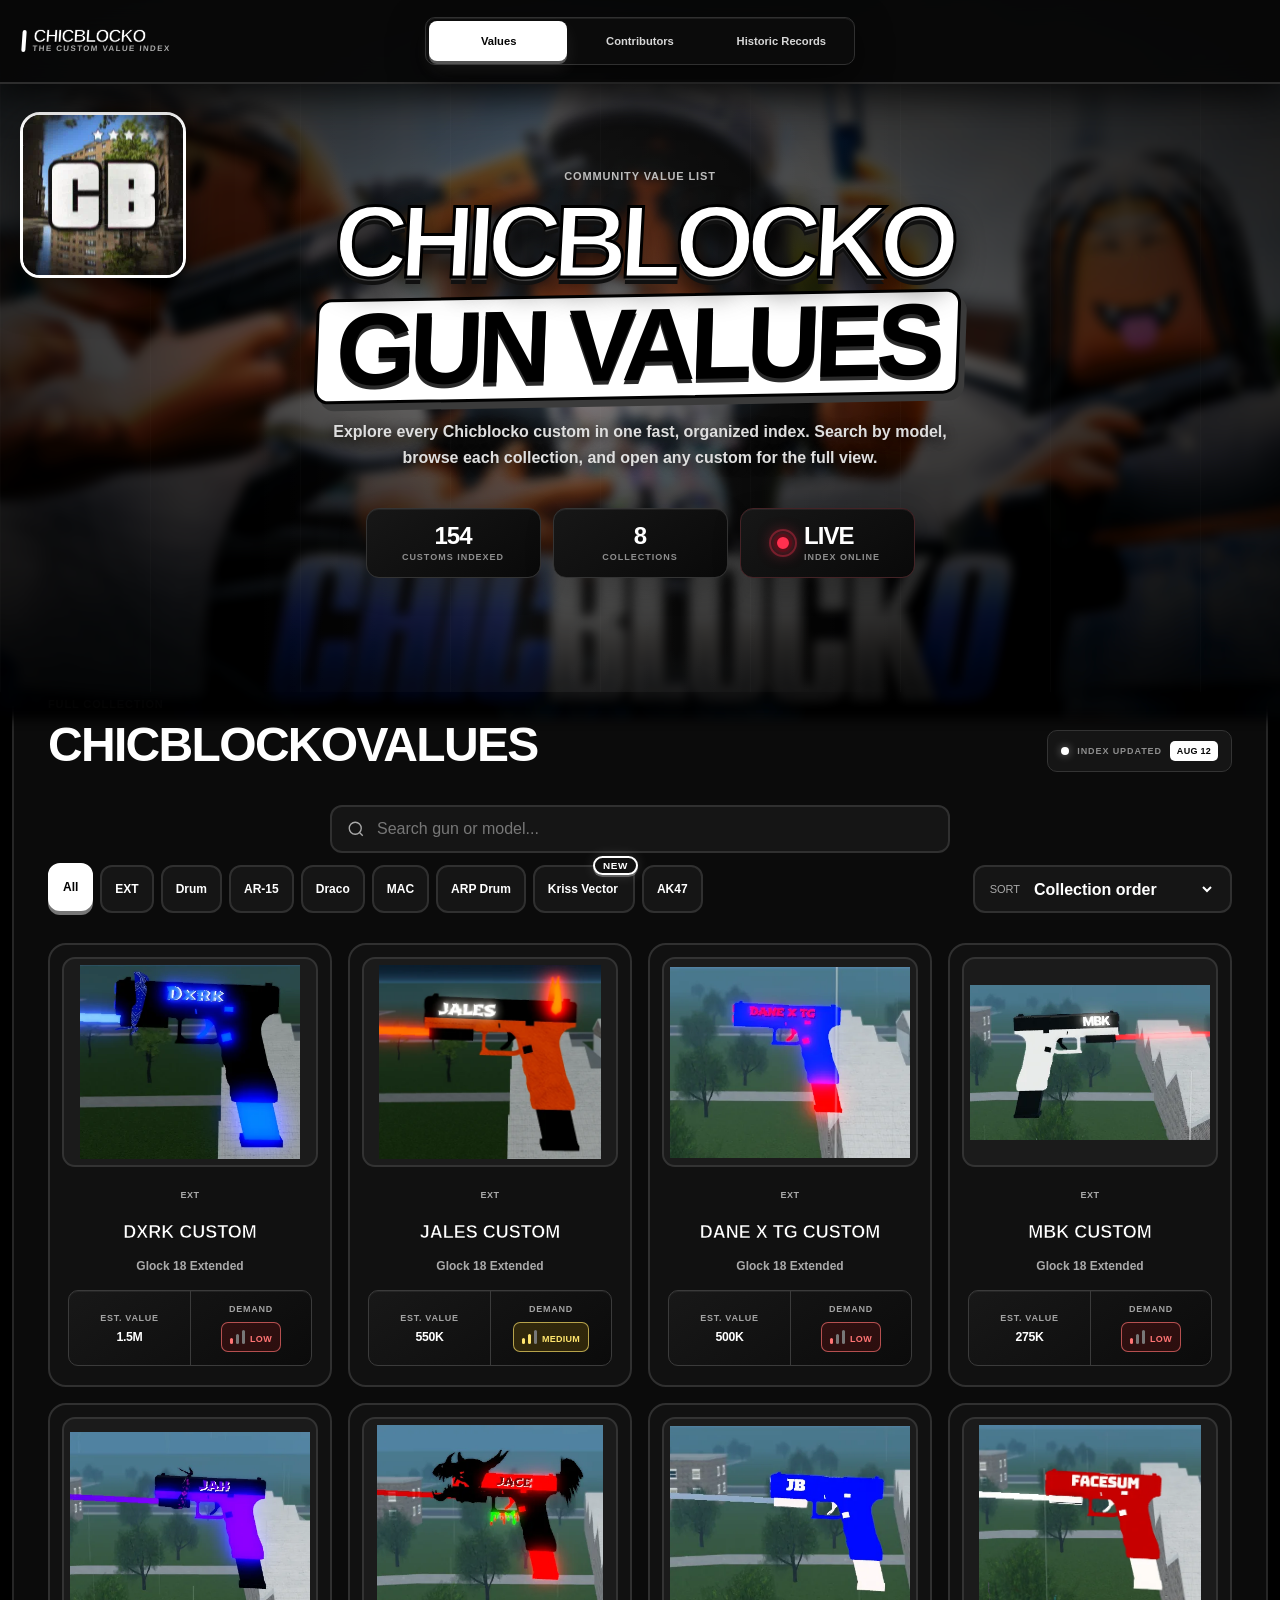
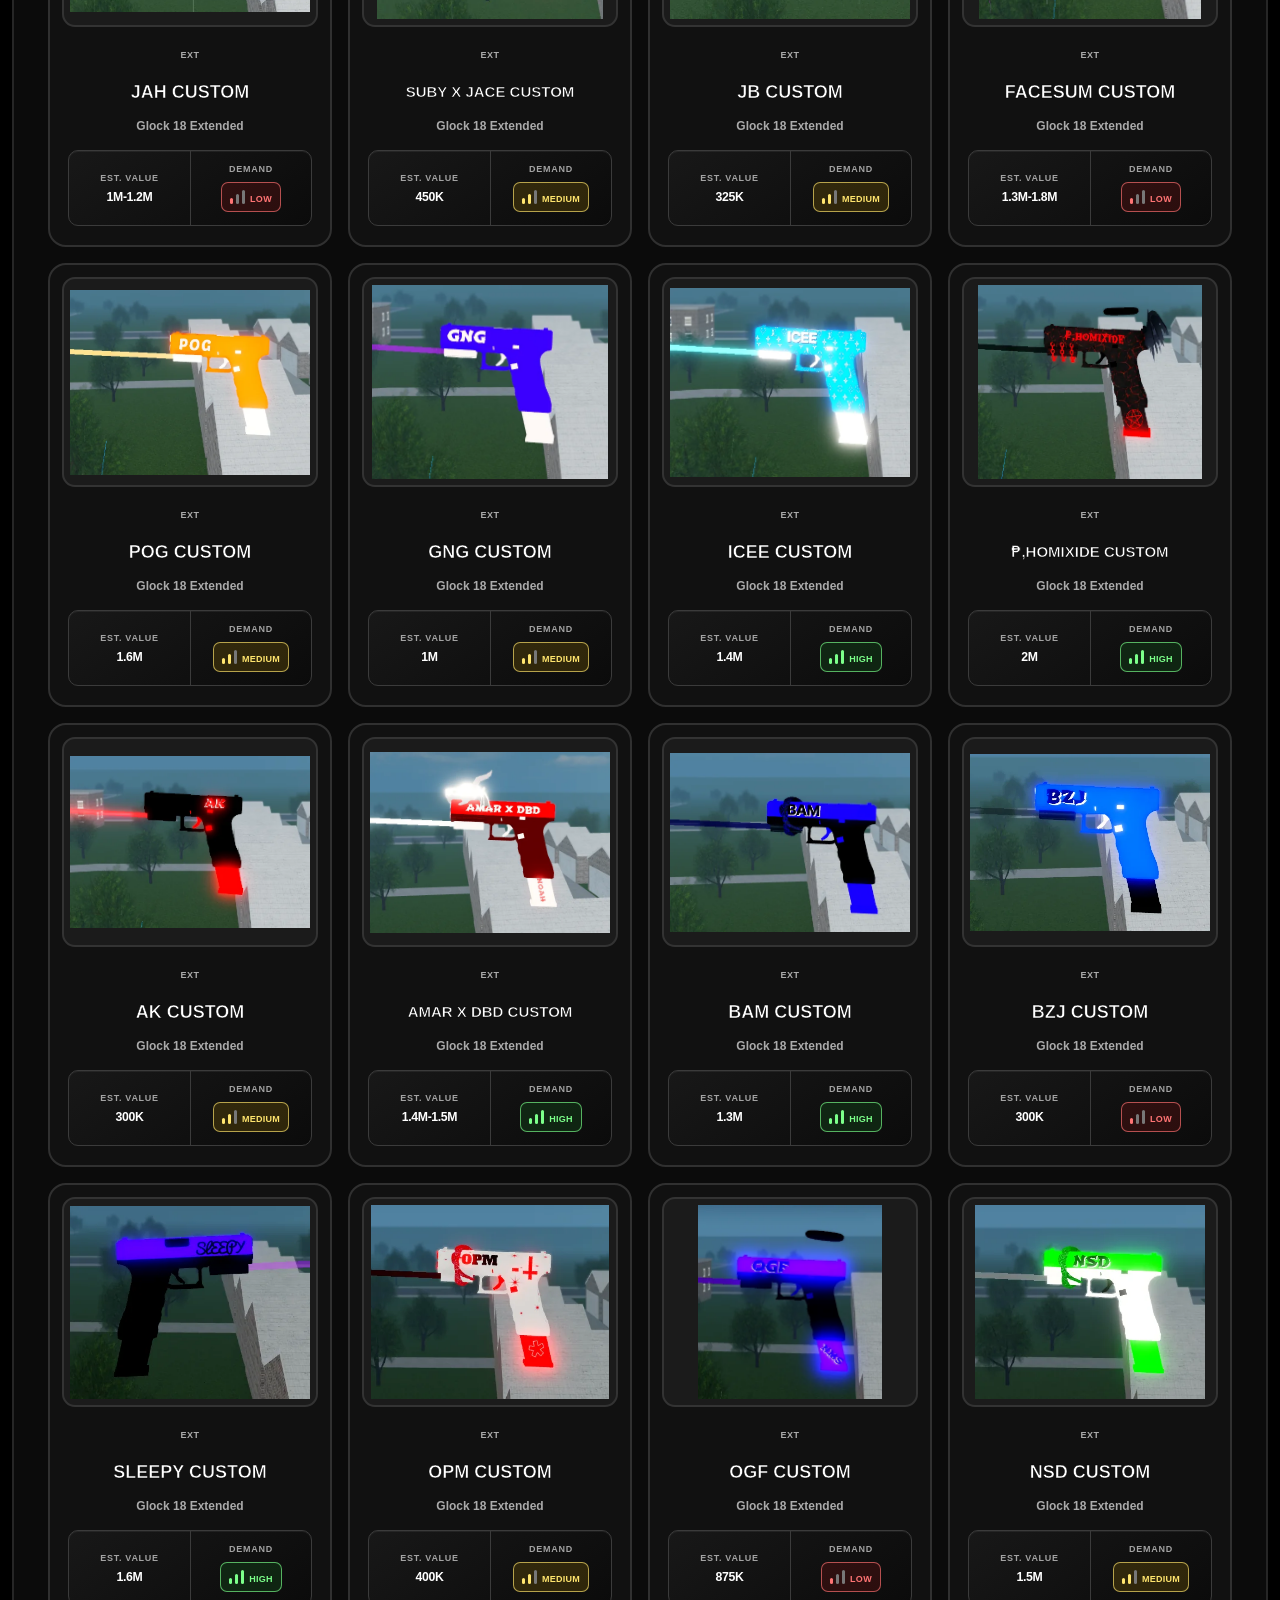
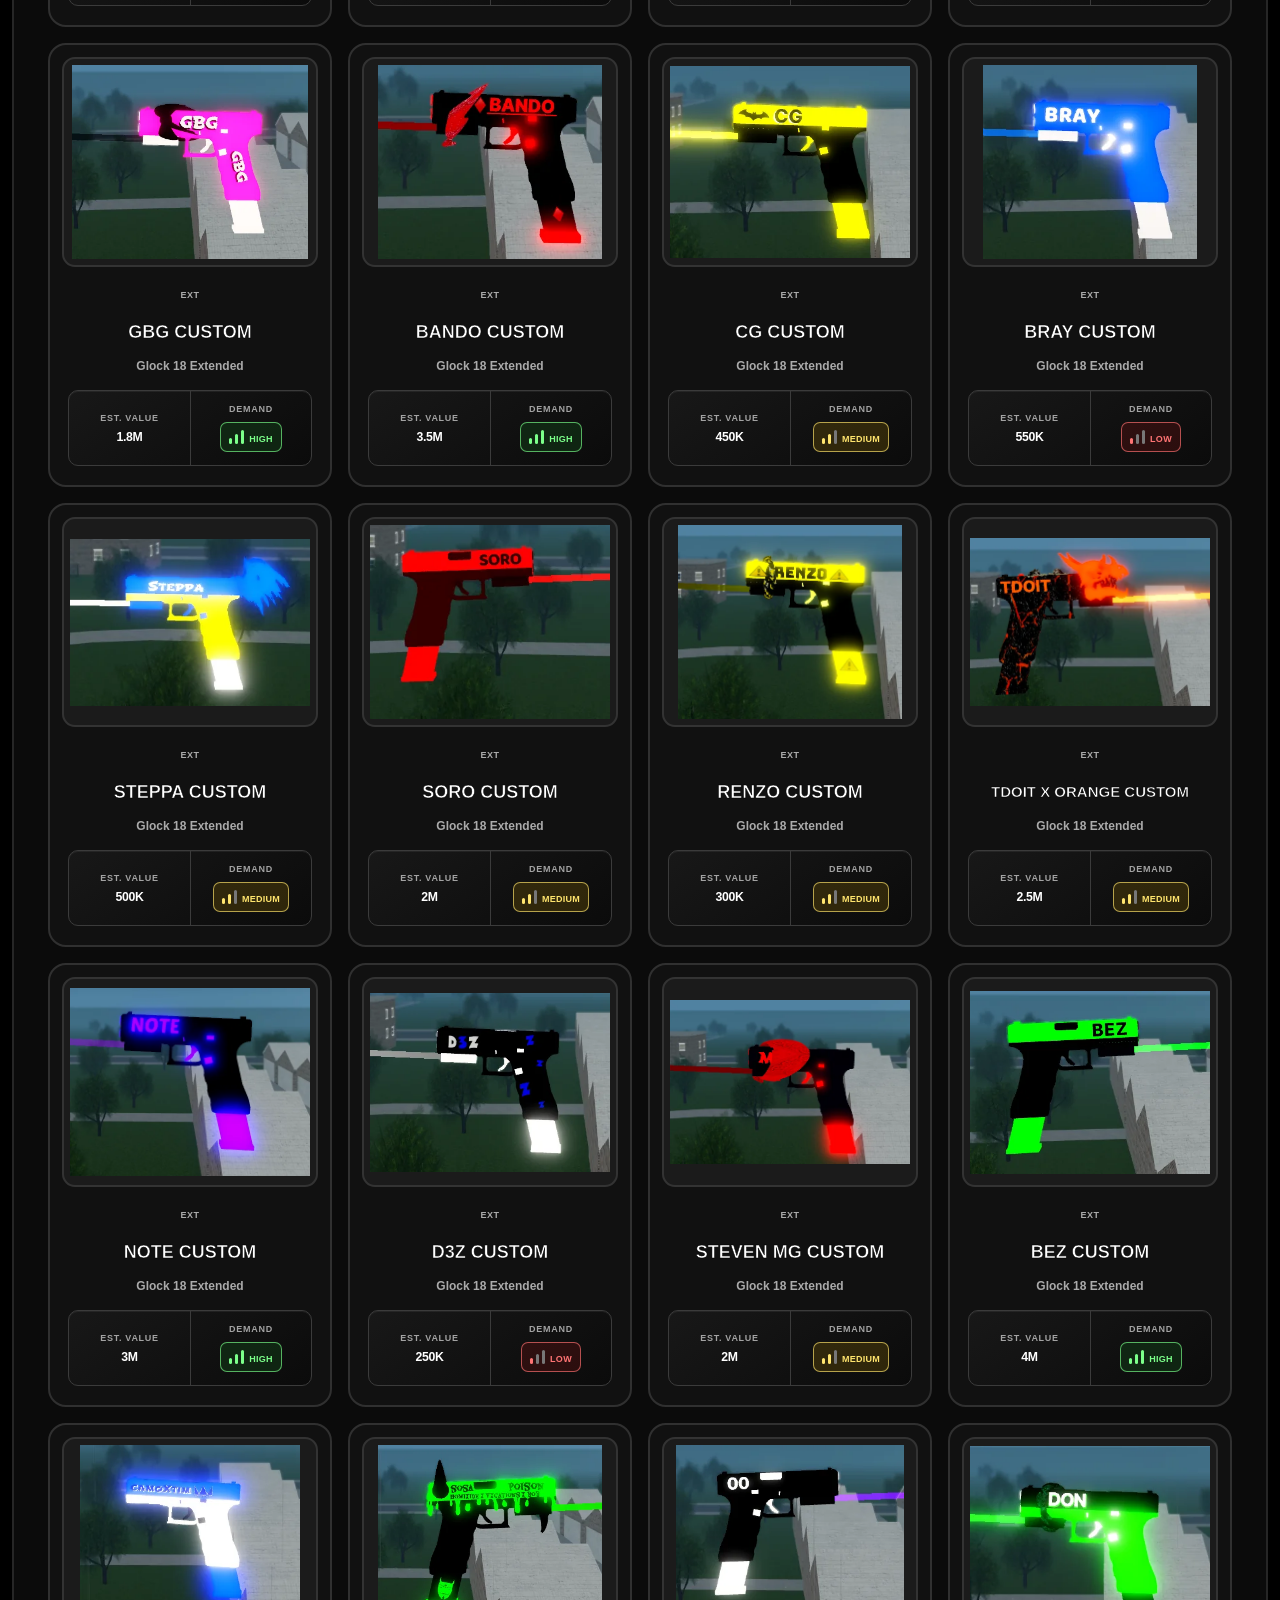
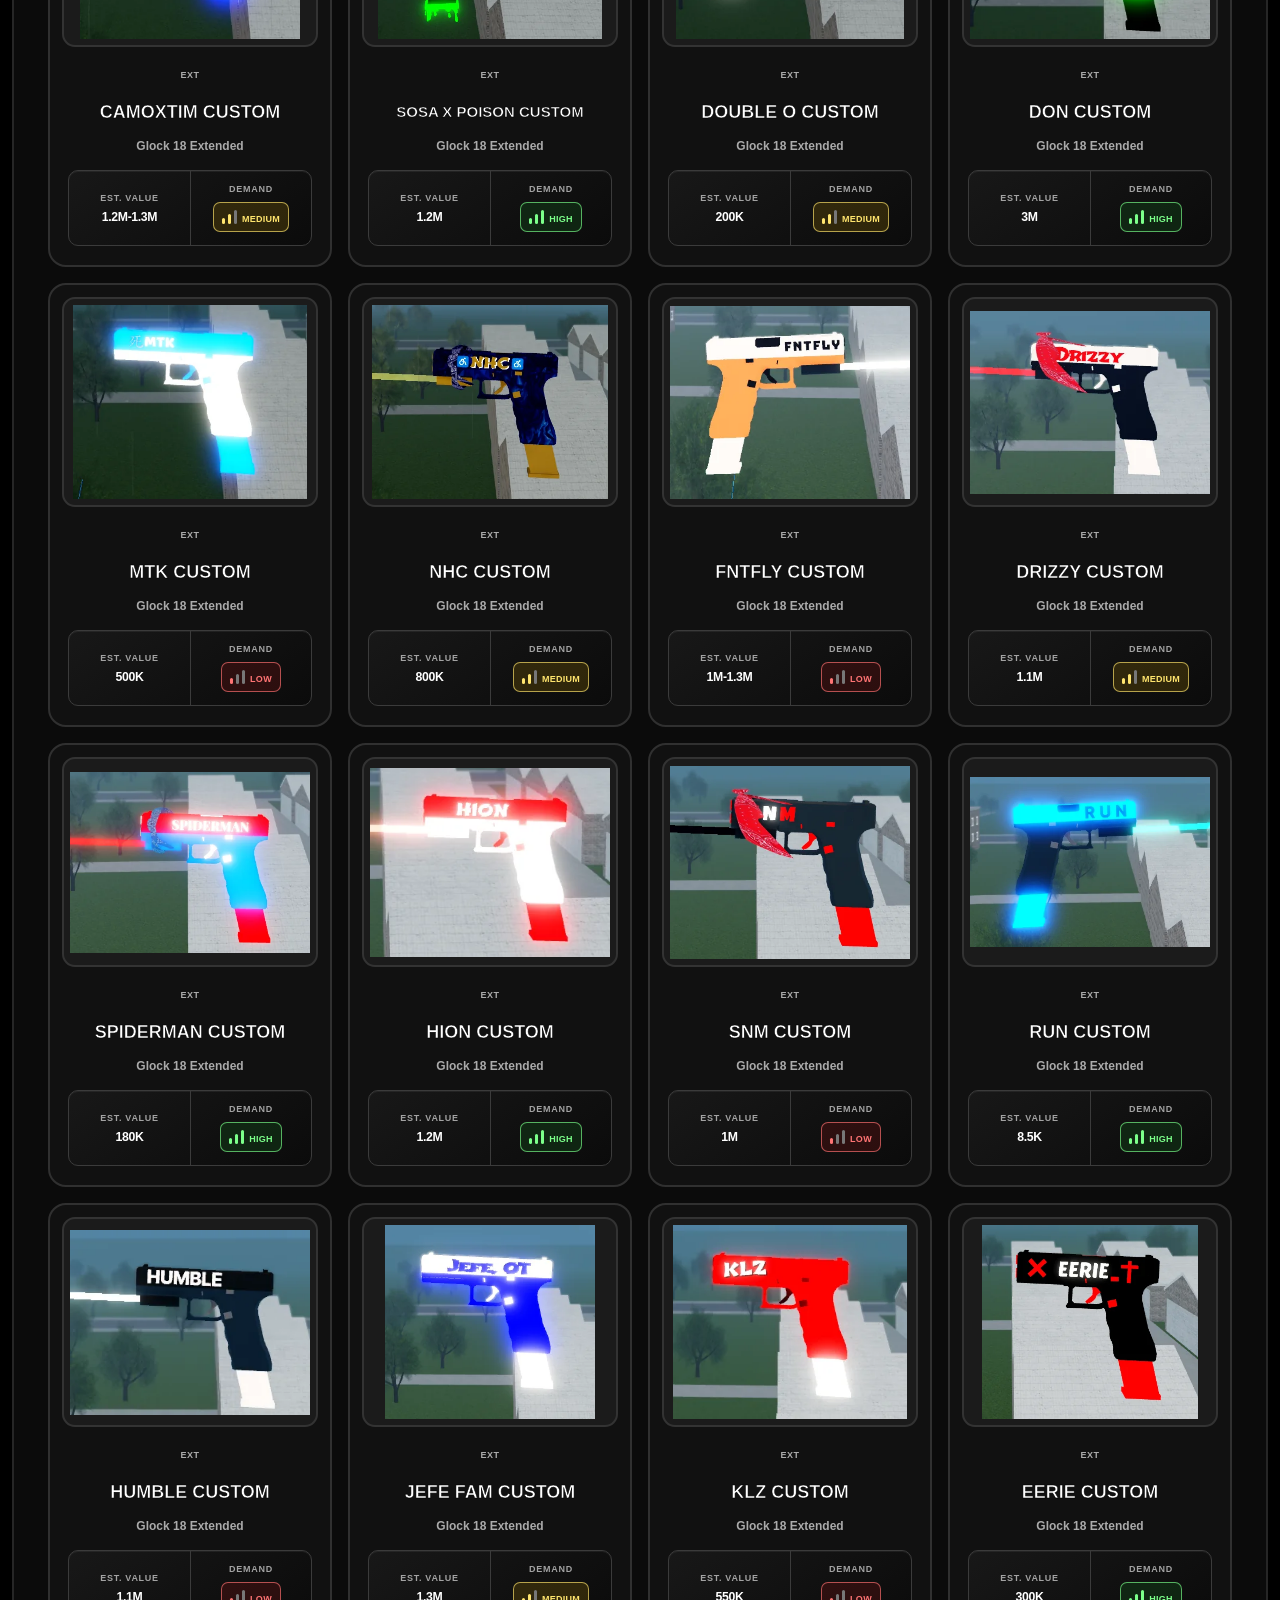
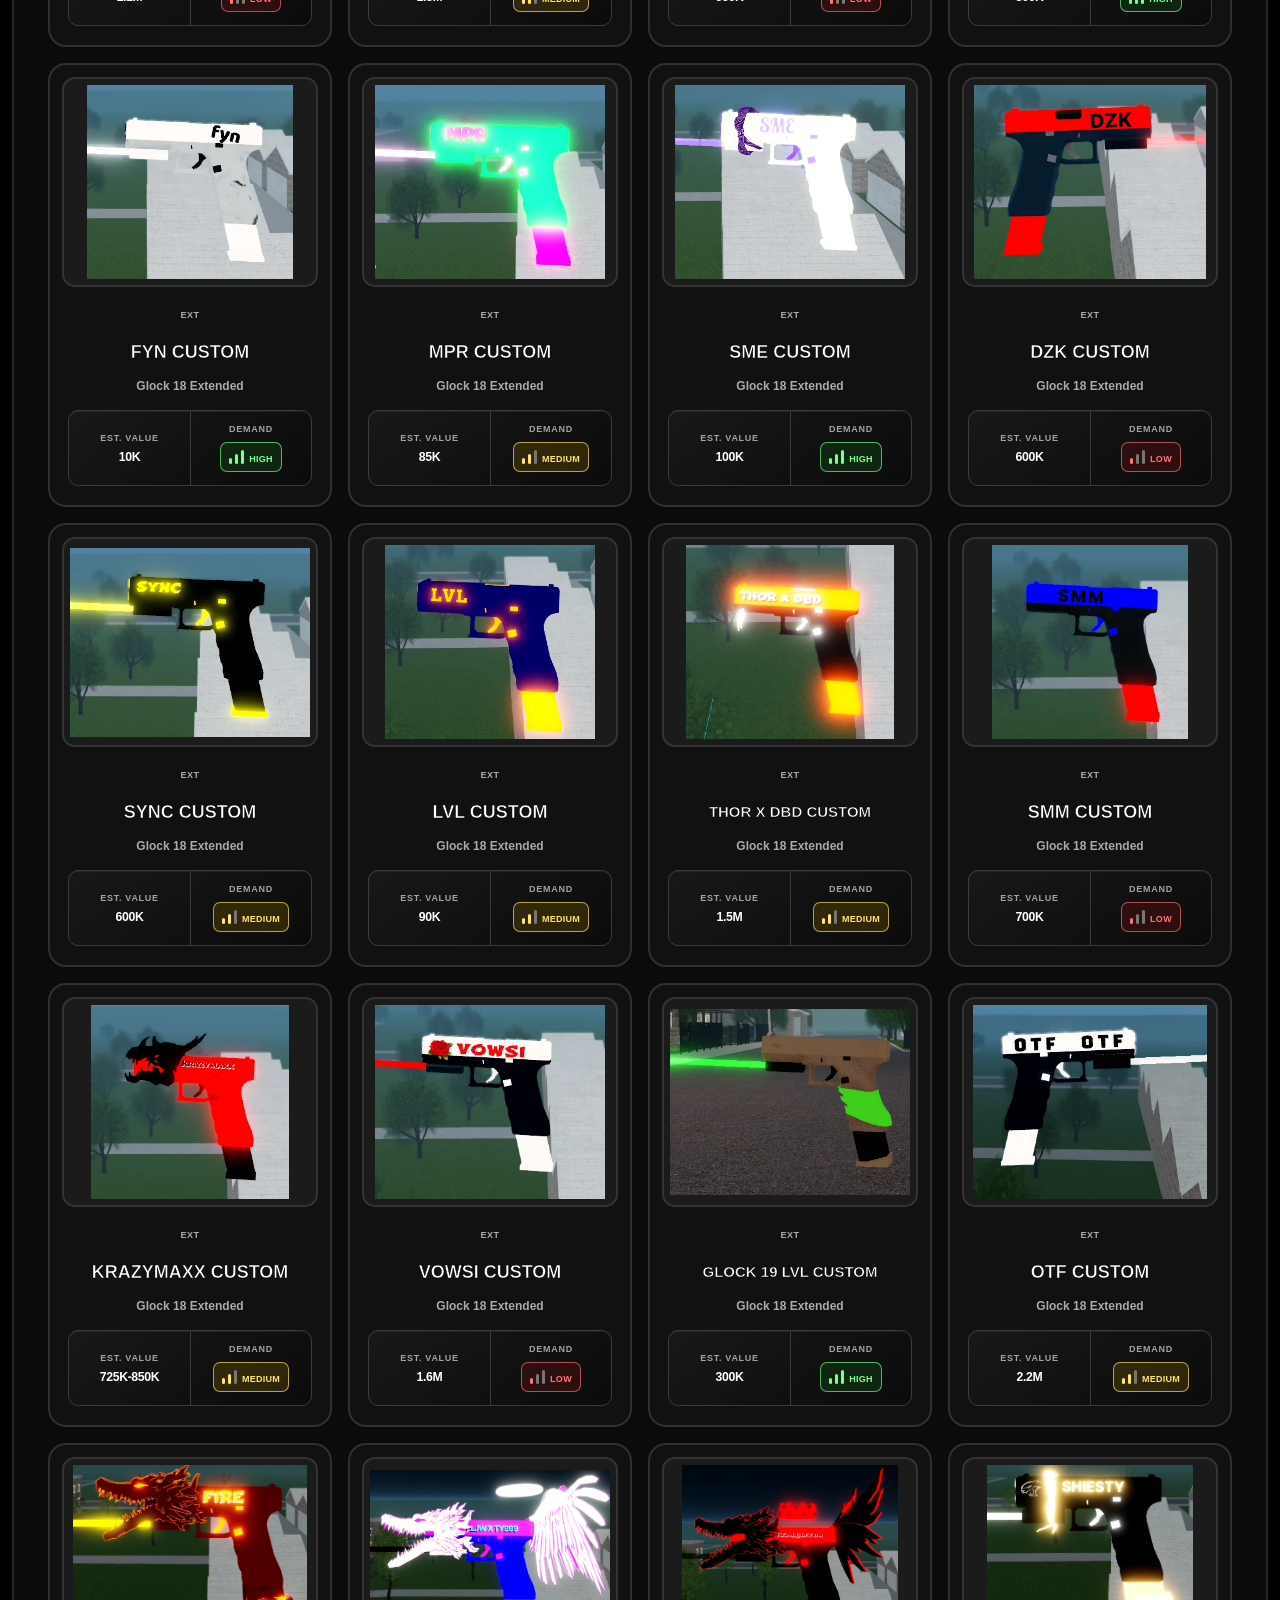
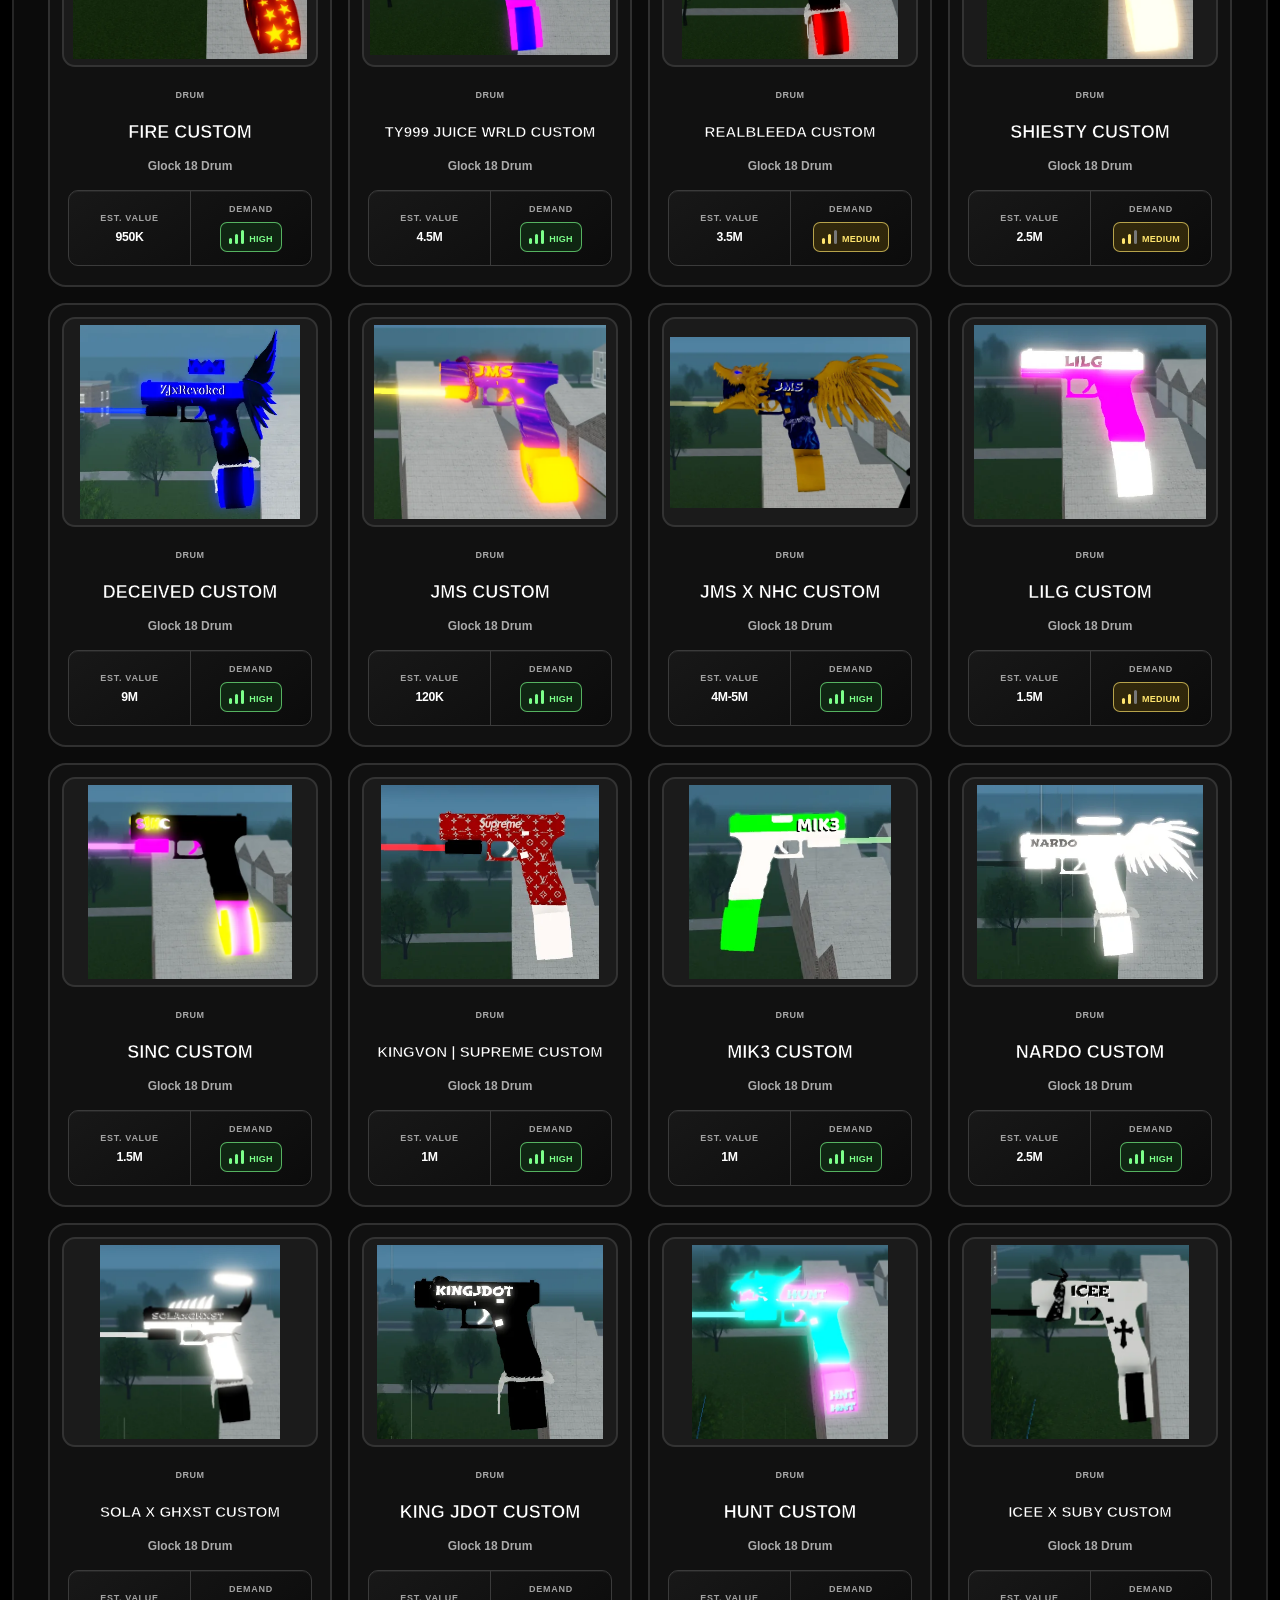
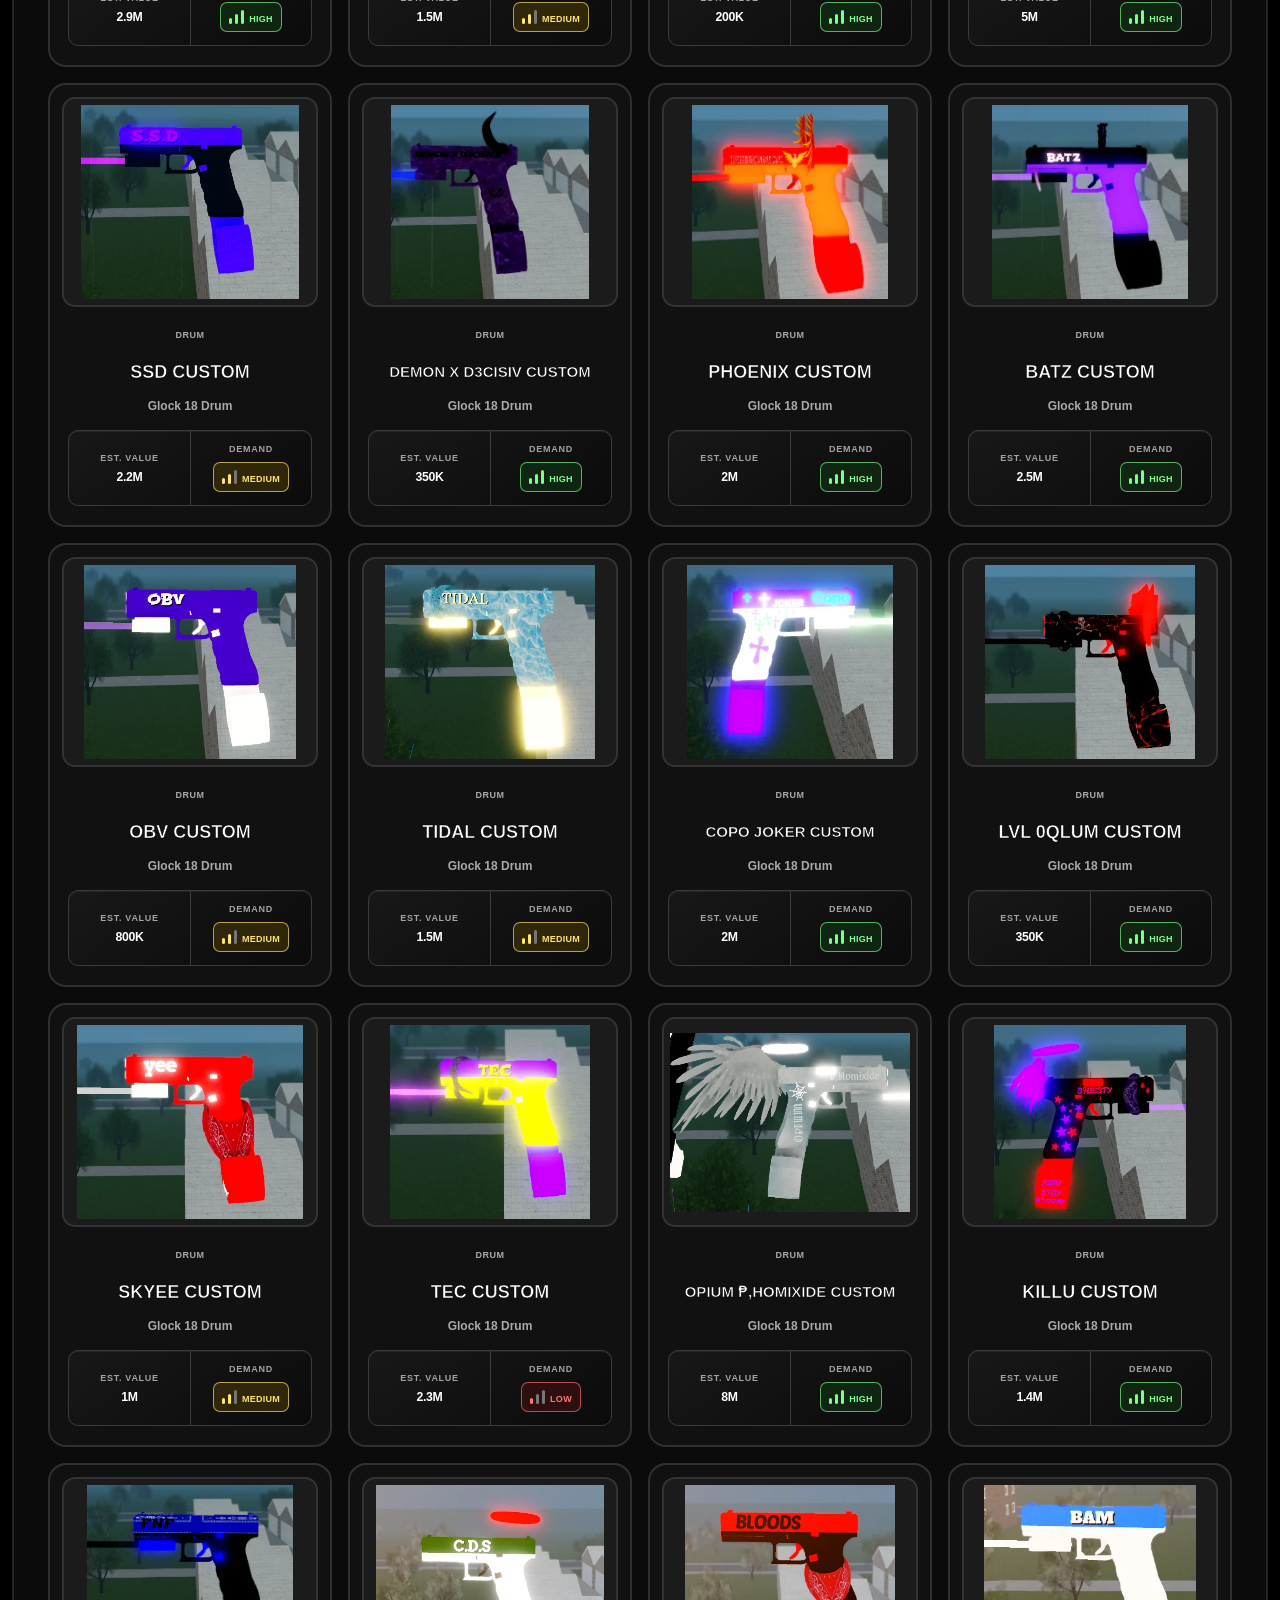
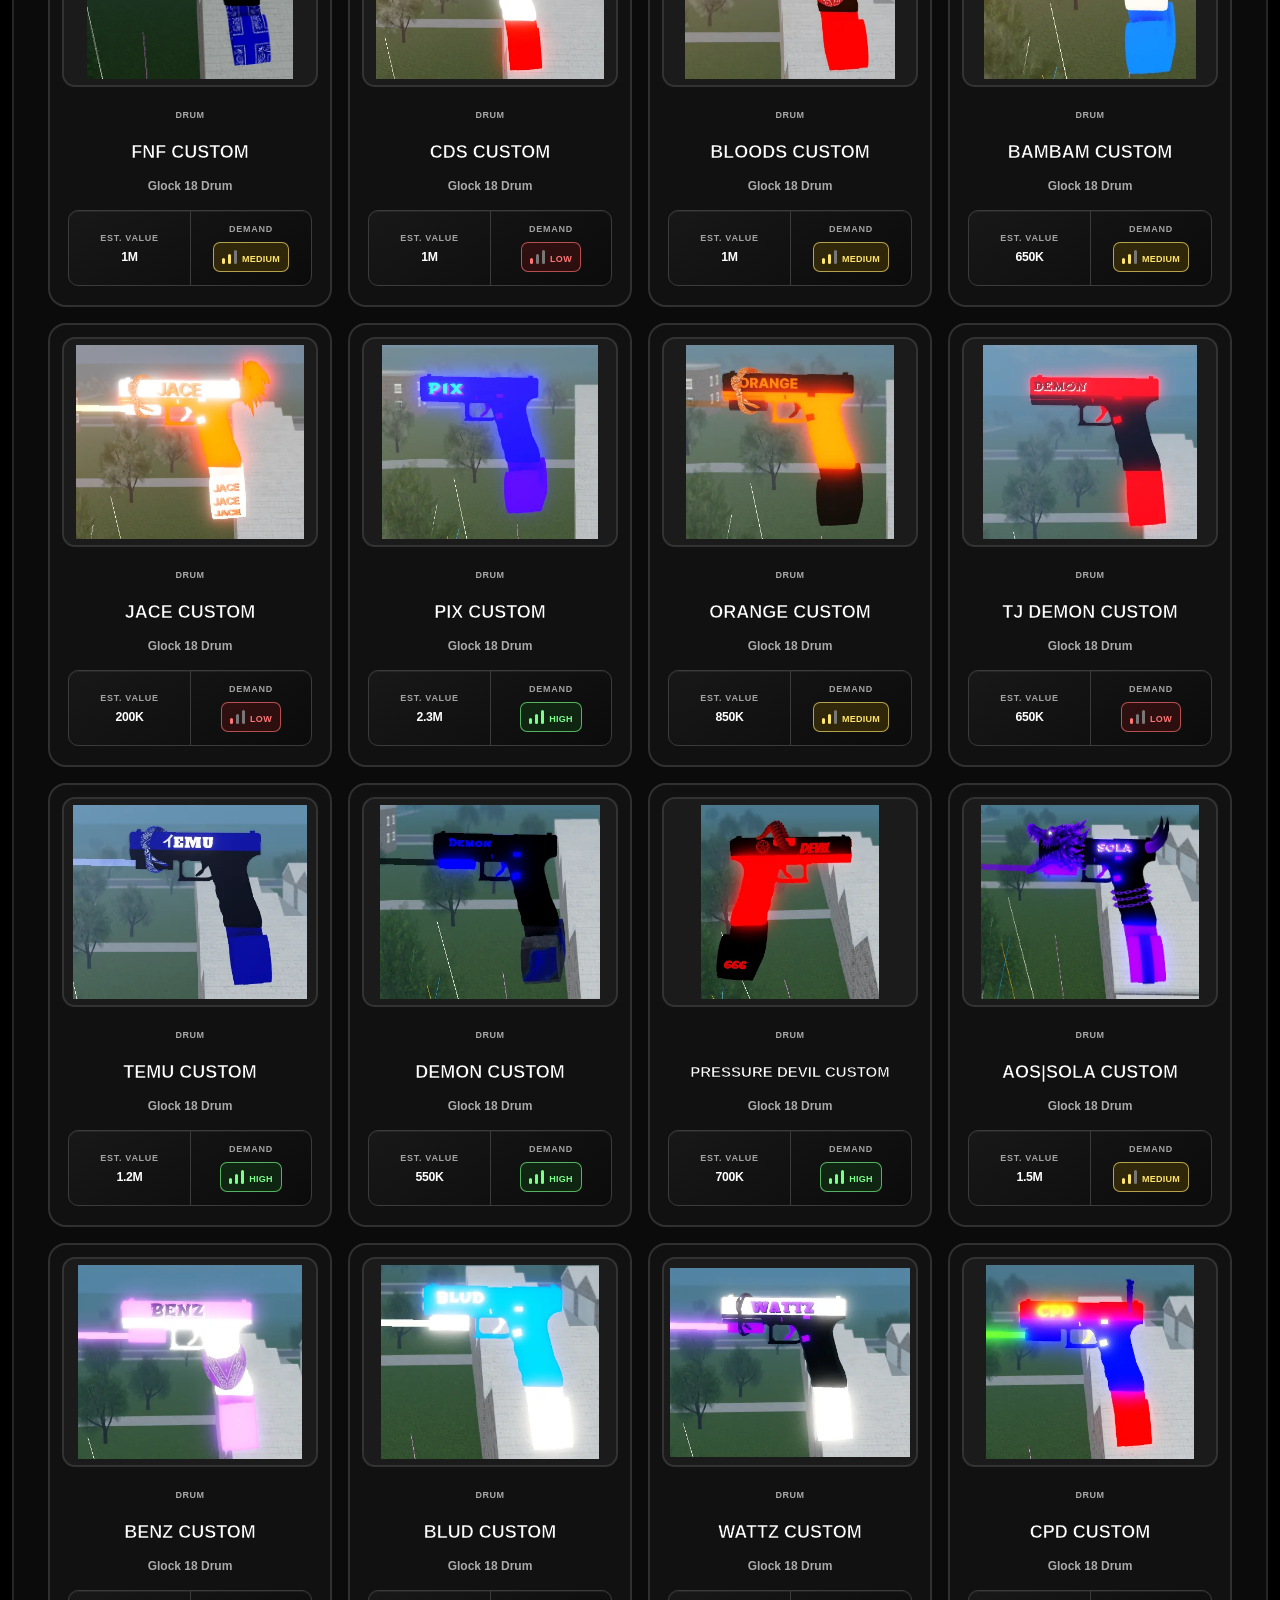
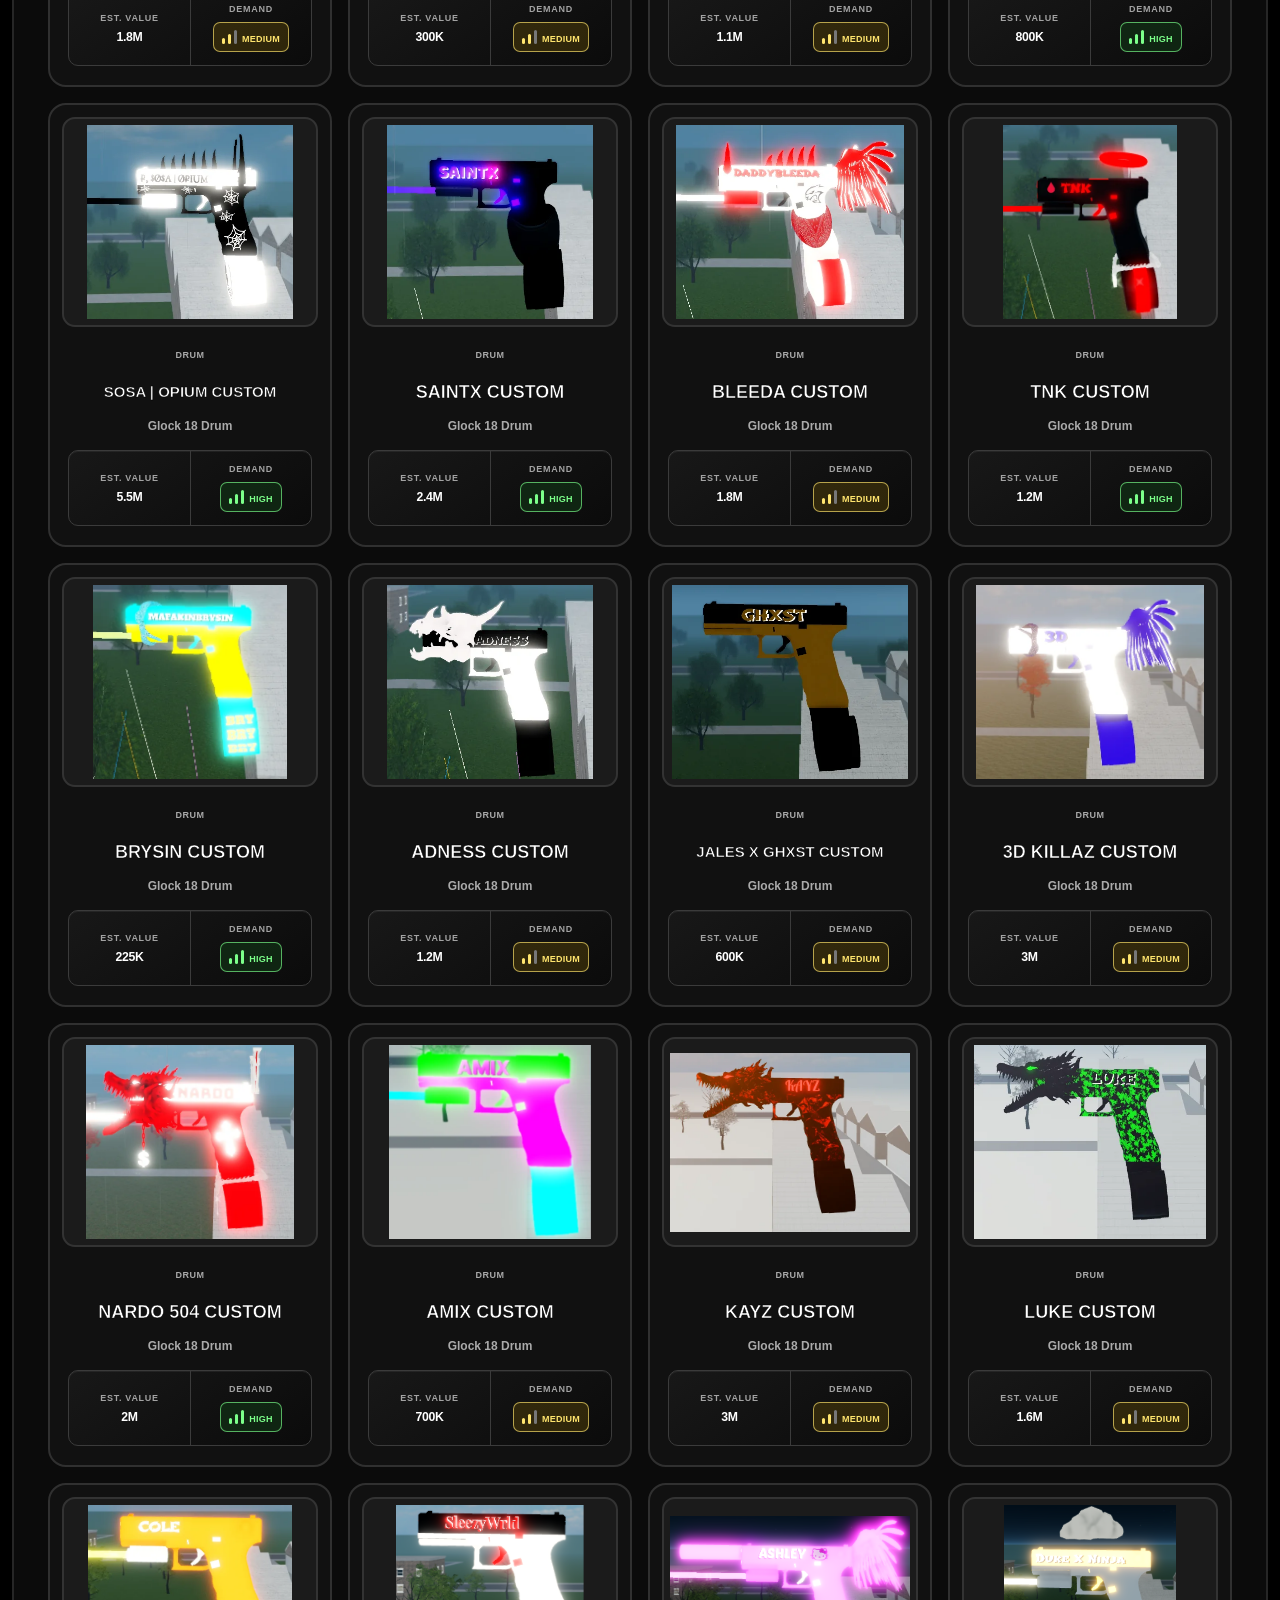
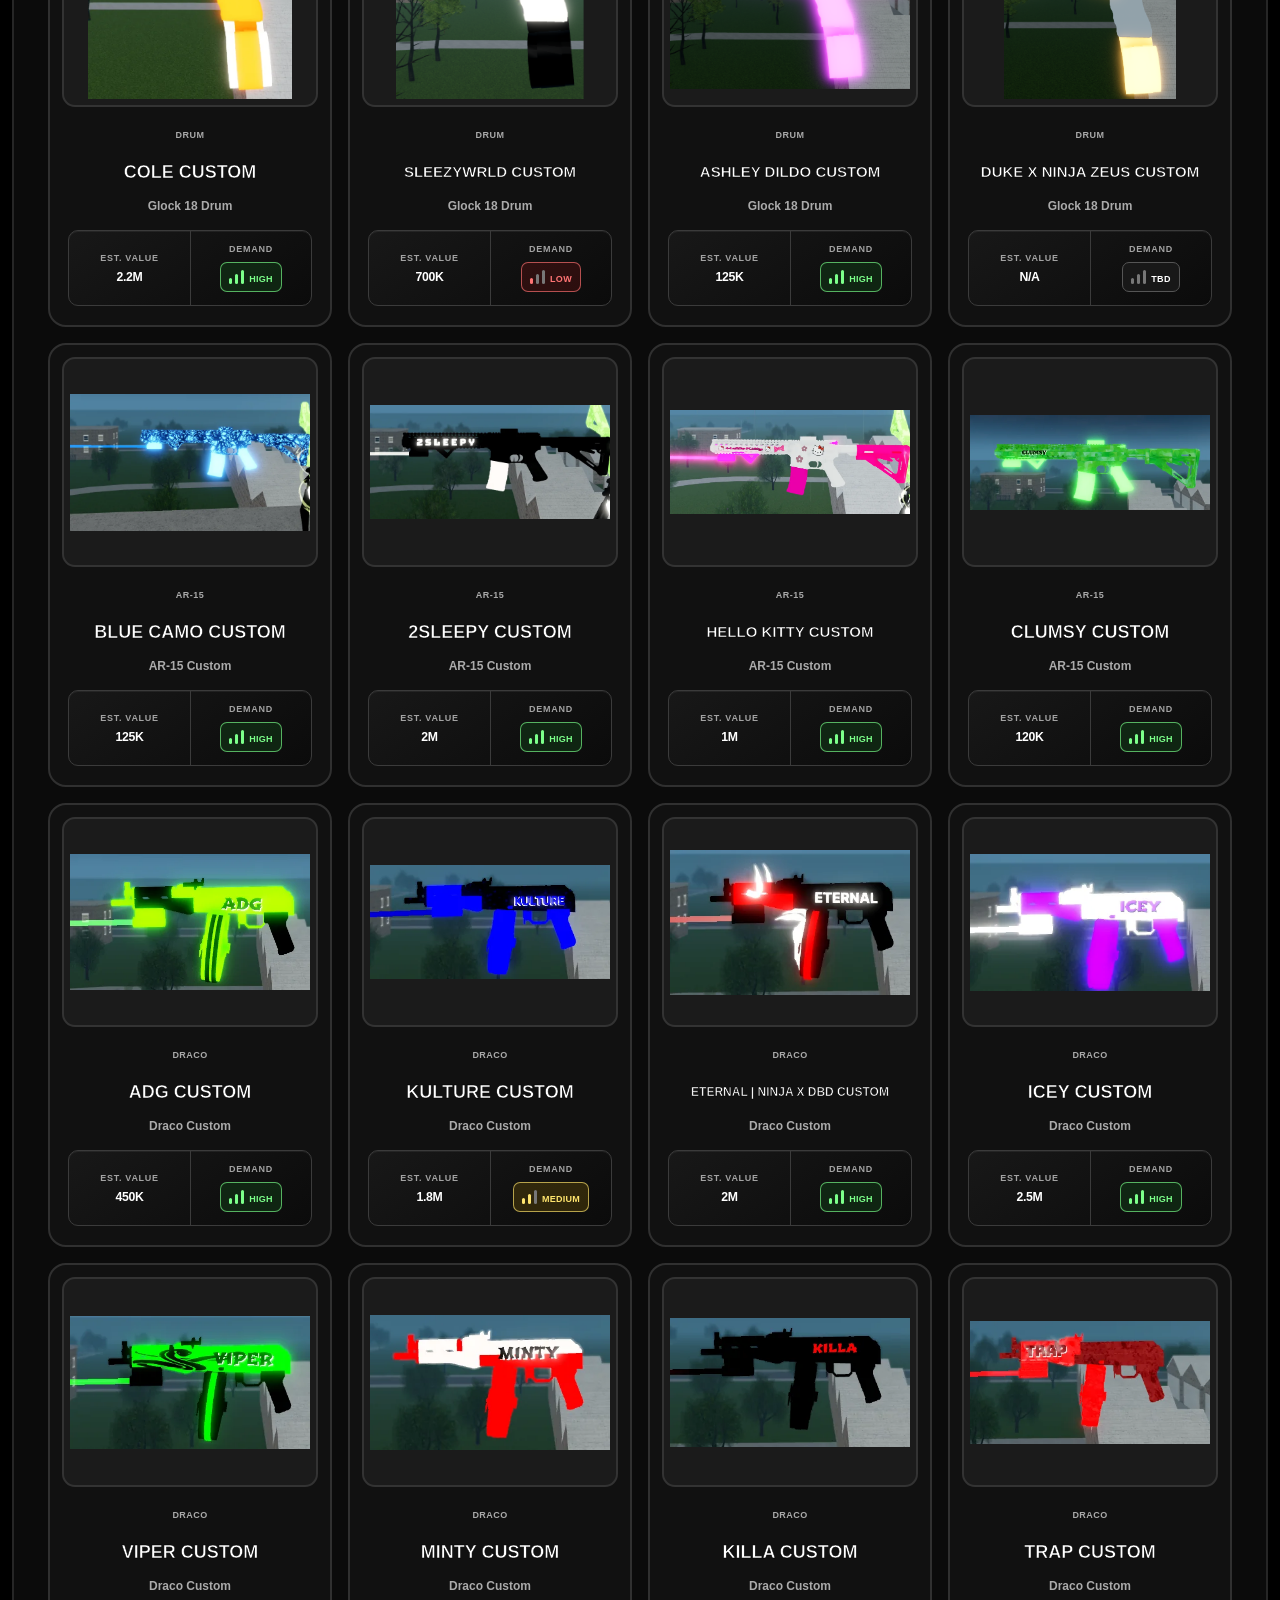
==== commit 8d28a93c: "Update search preview metadata" ====
--- a/index.html
+++ b/index.html
@@ -3,23 +3,24 @@
 <head>
   <meta charset="UTF-8">
   <meta name="viewport" content="width=device-width, initial-scale=1.0">
-  <meta name="description" content="chicblockovalues by bludariel. Browse Chicblocko custom guns, estimated values, demand ratings, models, categories, and historic community records.">
+  <meta name="description" content="Search Chicblocko customs by gun model, compare estimated values, and check demand ratings from one organized value index.">
   <meta name="robots" content="index, follow">
   <meta name="referrer" content="no-referrer">
   <meta name="theme-color" content="#000000">
   <meta name="color-scheme" content="dark">
   <meta http-equiv="Content-Security-Policy" content="default-src 'self'; img-src 'self' data: https:; script-src 'self'; style-src 'self' 'unsafe-inline'; font-src 'self'; connect-src 'none'; object-src 'none'; frame-src 'none'; base-uri 'self'; form-action 'none'">
-  <title>chicblockovalues | Custom Values Index</title>
-  <link rel="canonical" href="https://chicblocko.com/">
+  <title>Chicblocko Values | Gun Values &amp; Demand Index</title>
+  <link rel="canonical" href="https://chicblockos.github.io/chicblocko-gun-values/">
   <link rel="icon" type="image/webp" href="assets/chicblocko-logo.webp">
   <link rel="apple-touch-icon" href="assets/chicblocko-logo.webp">
   <meta property="og:type" content="website">
-  <meta property="og:title" content="chicblockovalues | Custom Values Index">
-  <meta property="og:description" content="Browse Chicblocko custom guns, estimated values, demand ratings, models, categories, and historic community records.">
-  <meta name="twitter:title" content="chicblockovalues | Custom Values Index">
-  <meta name="twitter:description" content="Browse Chicblocko custom guns, estimated values, demand ratings, models, categories, and historic community records.">
-  <meta property="og:url" content="https://chicblocko.com/">
-  <meta property="og:image" content="https://chicblocko.com/assets/chicblocko-logo.webp">
+  <meta property="og:title" content="Chicblocko Values | Gun Values &amp; Demand Index">
+  <meta property="og:description" content="Search Chicblocko customs by gun model, compare estimated values, and check demand ratings from one organized value index.">
+  <meta name="twitter:title" content="Chicblocko Values | Gun Values &amp; Demand Index">
+  <meta name="twitter:description" content="Search Chicblocko customs by gun model, compare estimated values, and check demand ratings from one organized value index.">
+  <meta property="og:url" content="https://chicblockos.github.io/chicblocko-gun-values/">
+  <meta property="og:image" content="https://chicblockos.github.io/chicblocko-gun-values/assets/chicblocko-logo.webp">
+  <meta name="twitter:image" content="https://chicblockos.github.io/chicblocko-gun-values/assets/chicblocko-logo.webp">
   <meta name="twitter:card" content="summary">
   <link rel="preload" href="assets/chicblocko-logo.webp" as="image" type="image/webp">
   <link rel="stylesheet" href="styles.css?v=20260812-5">
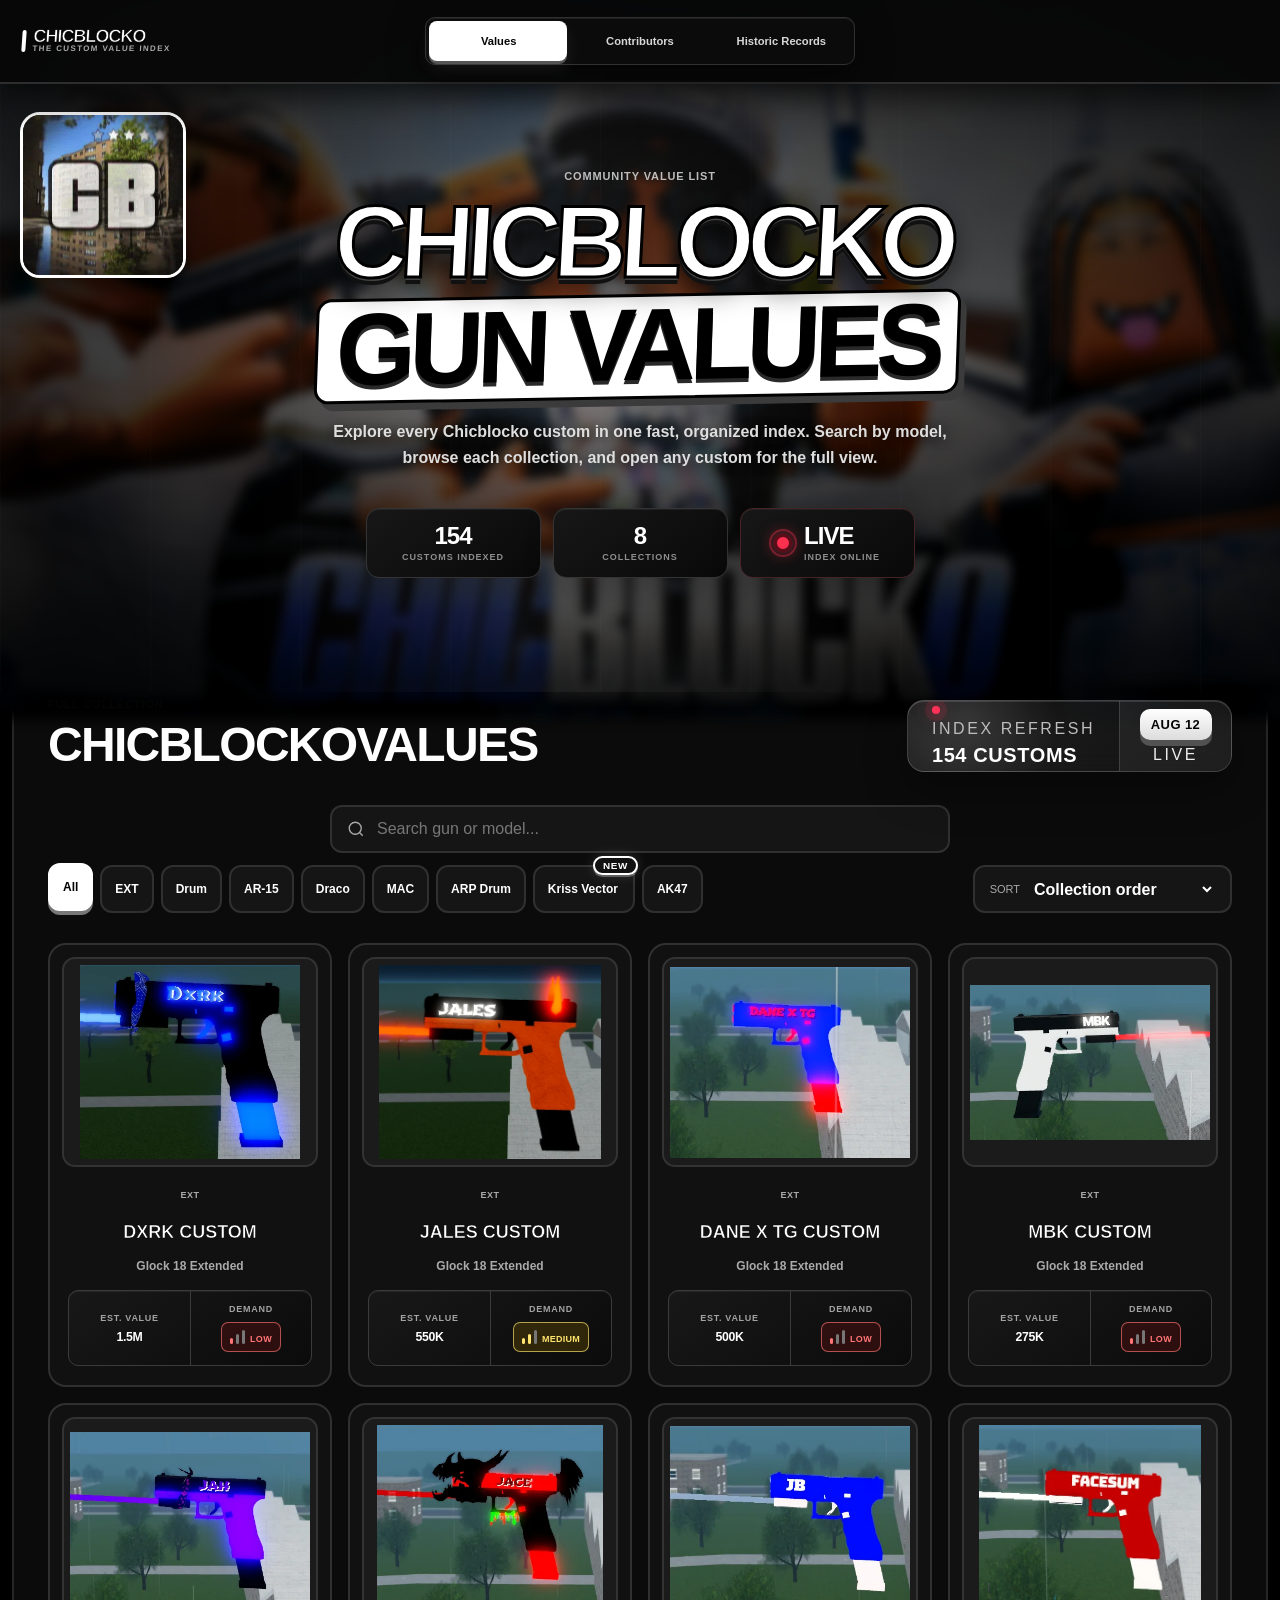
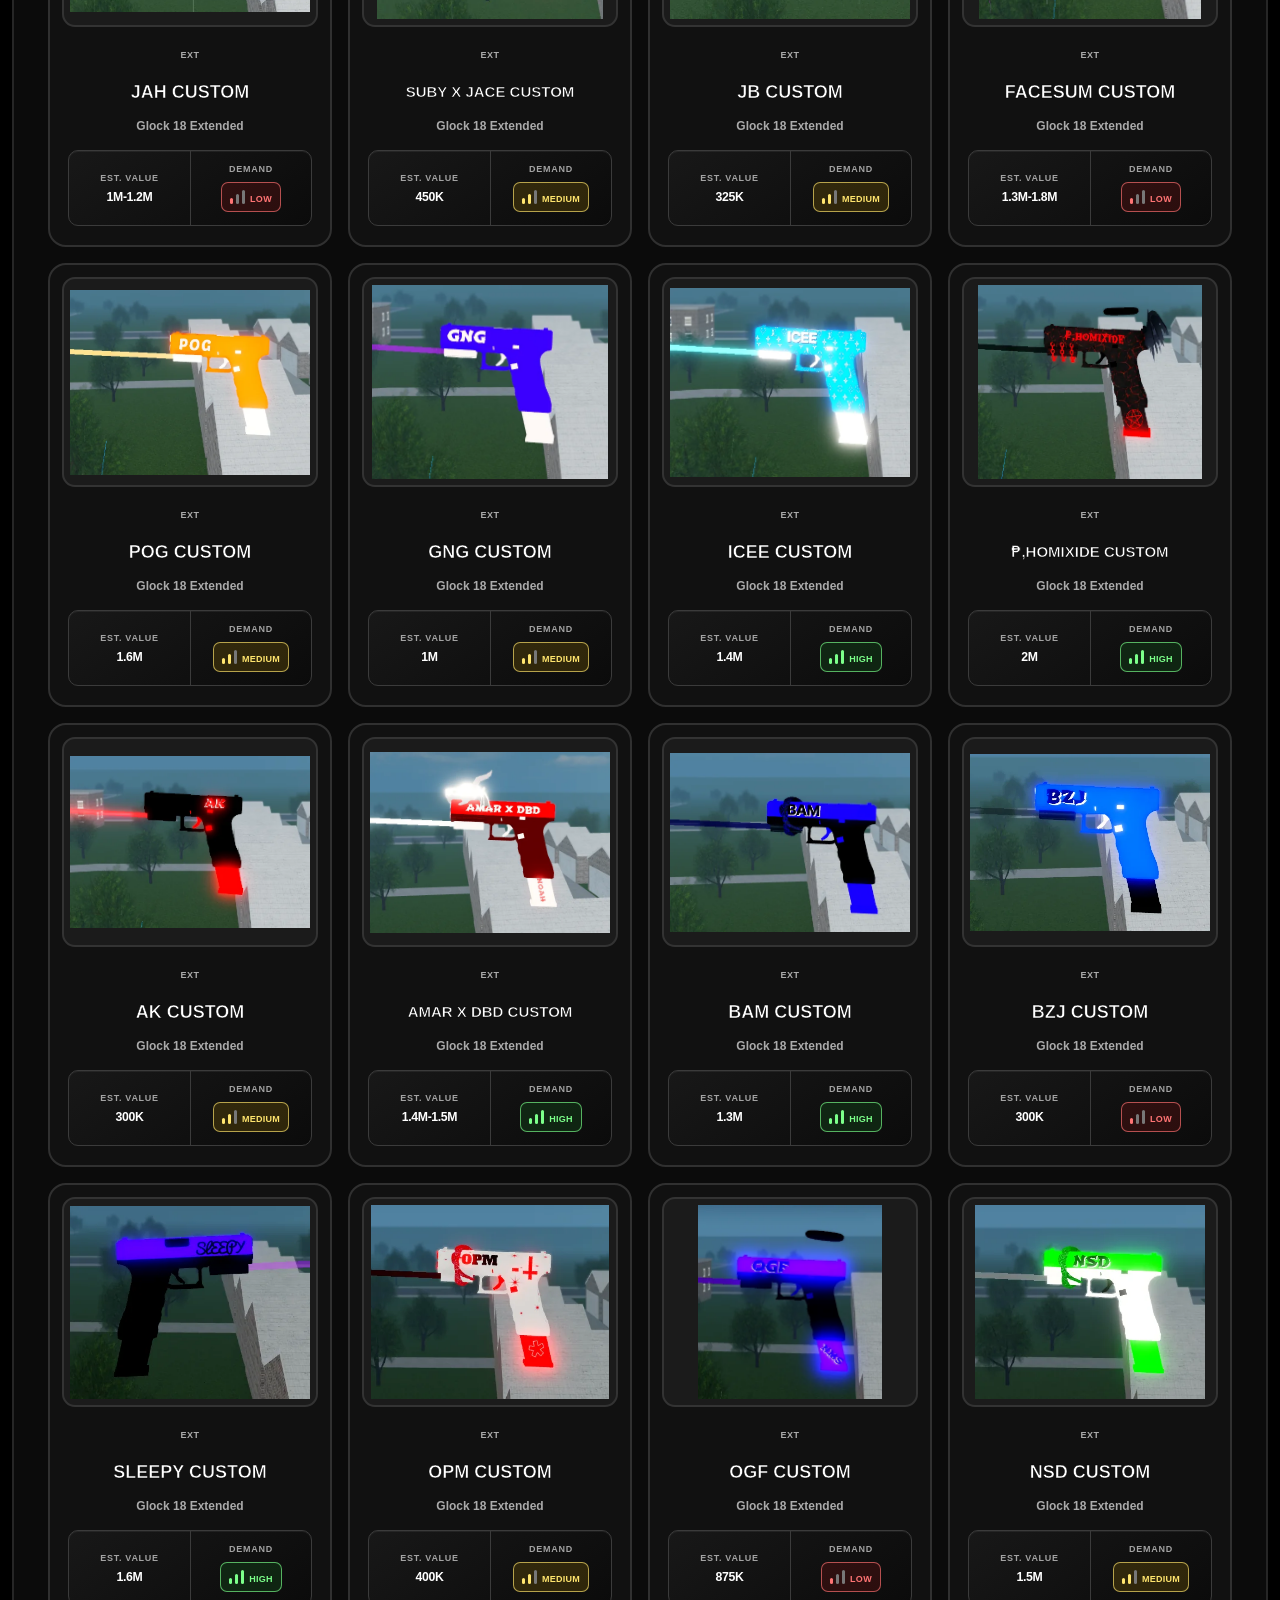
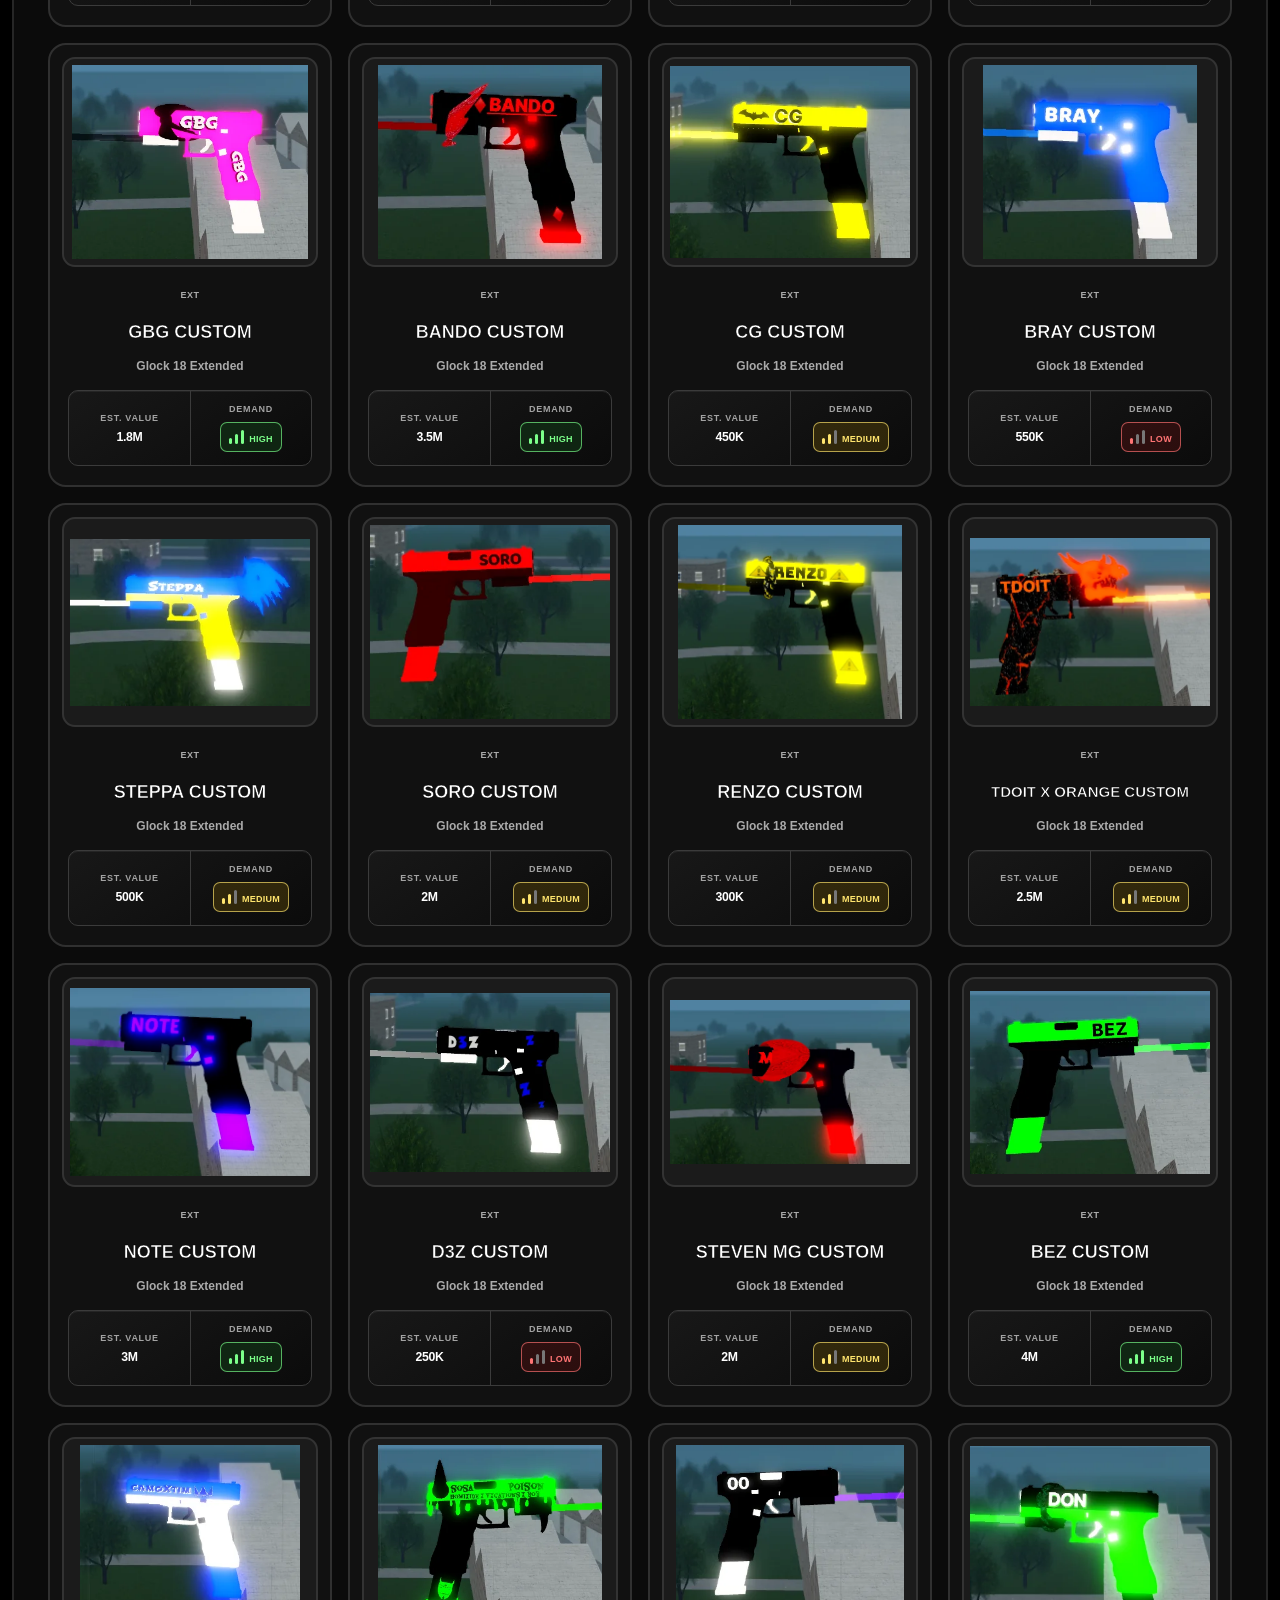
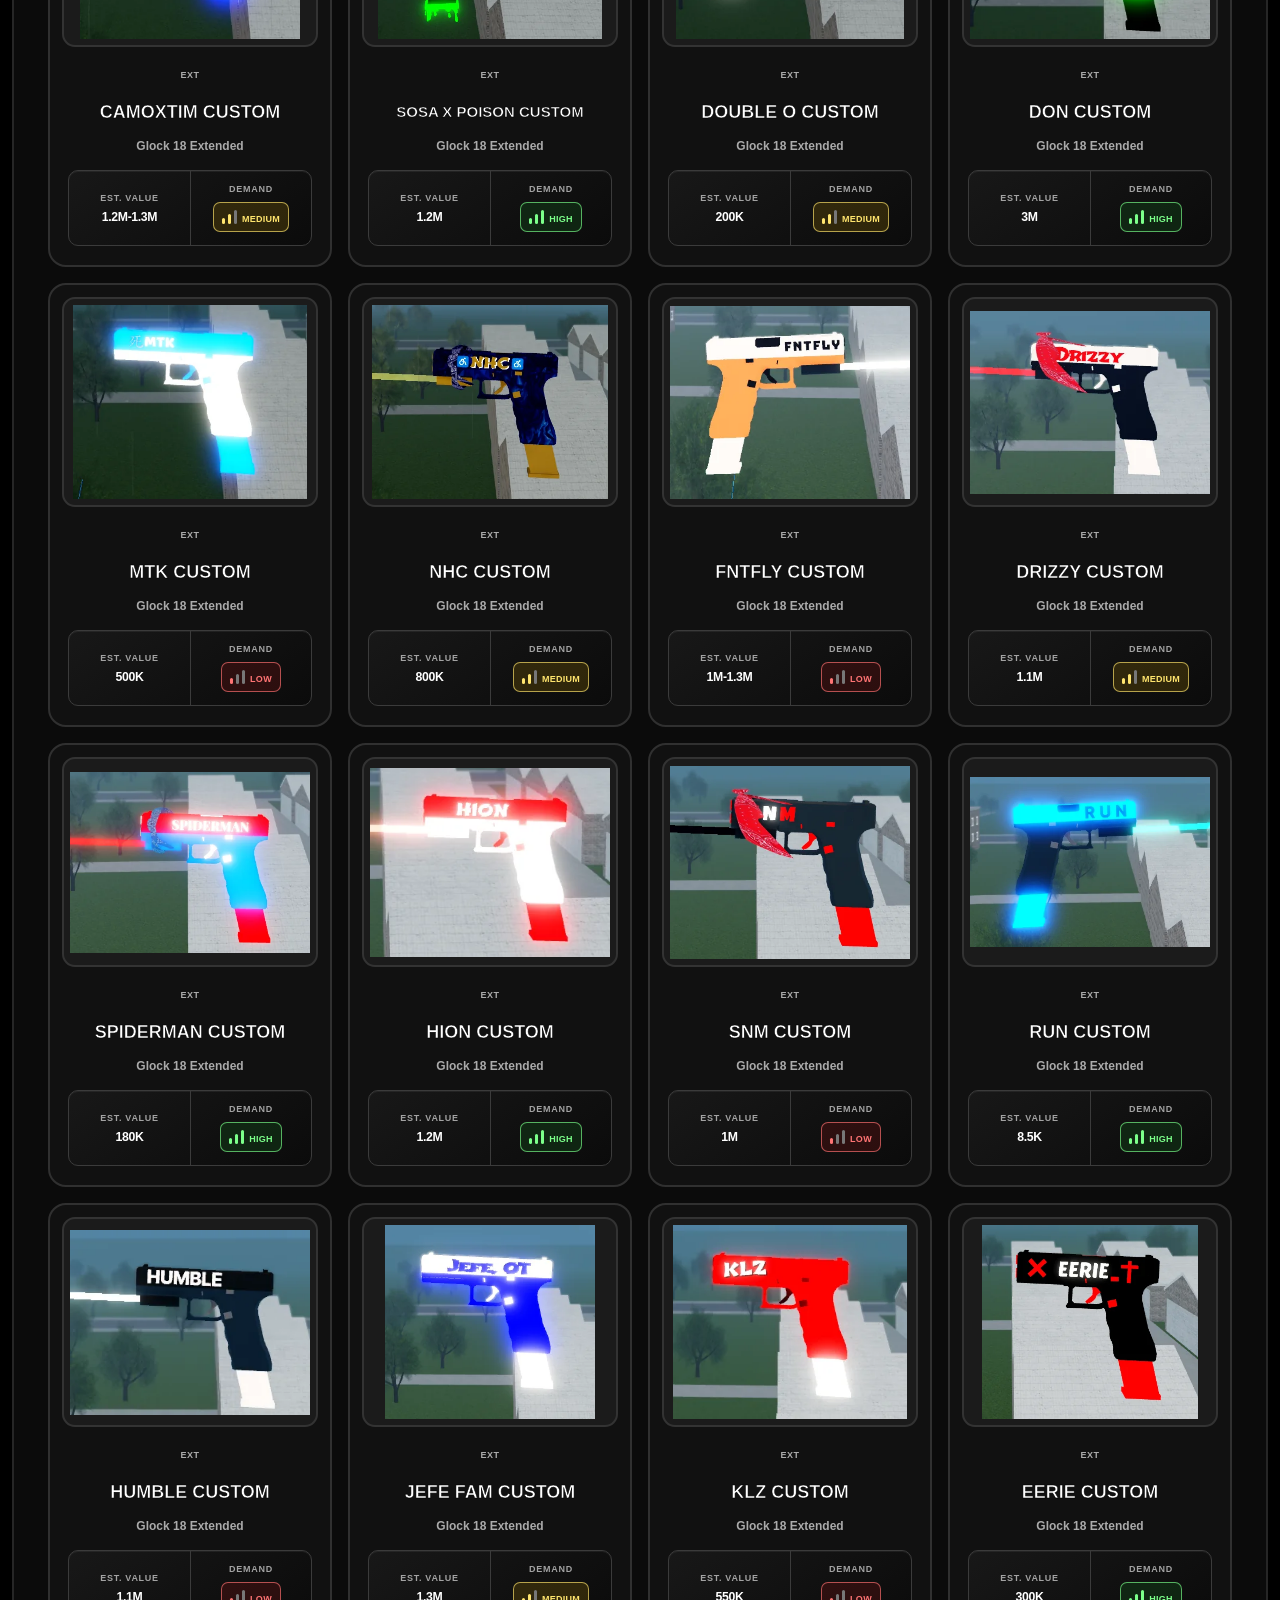
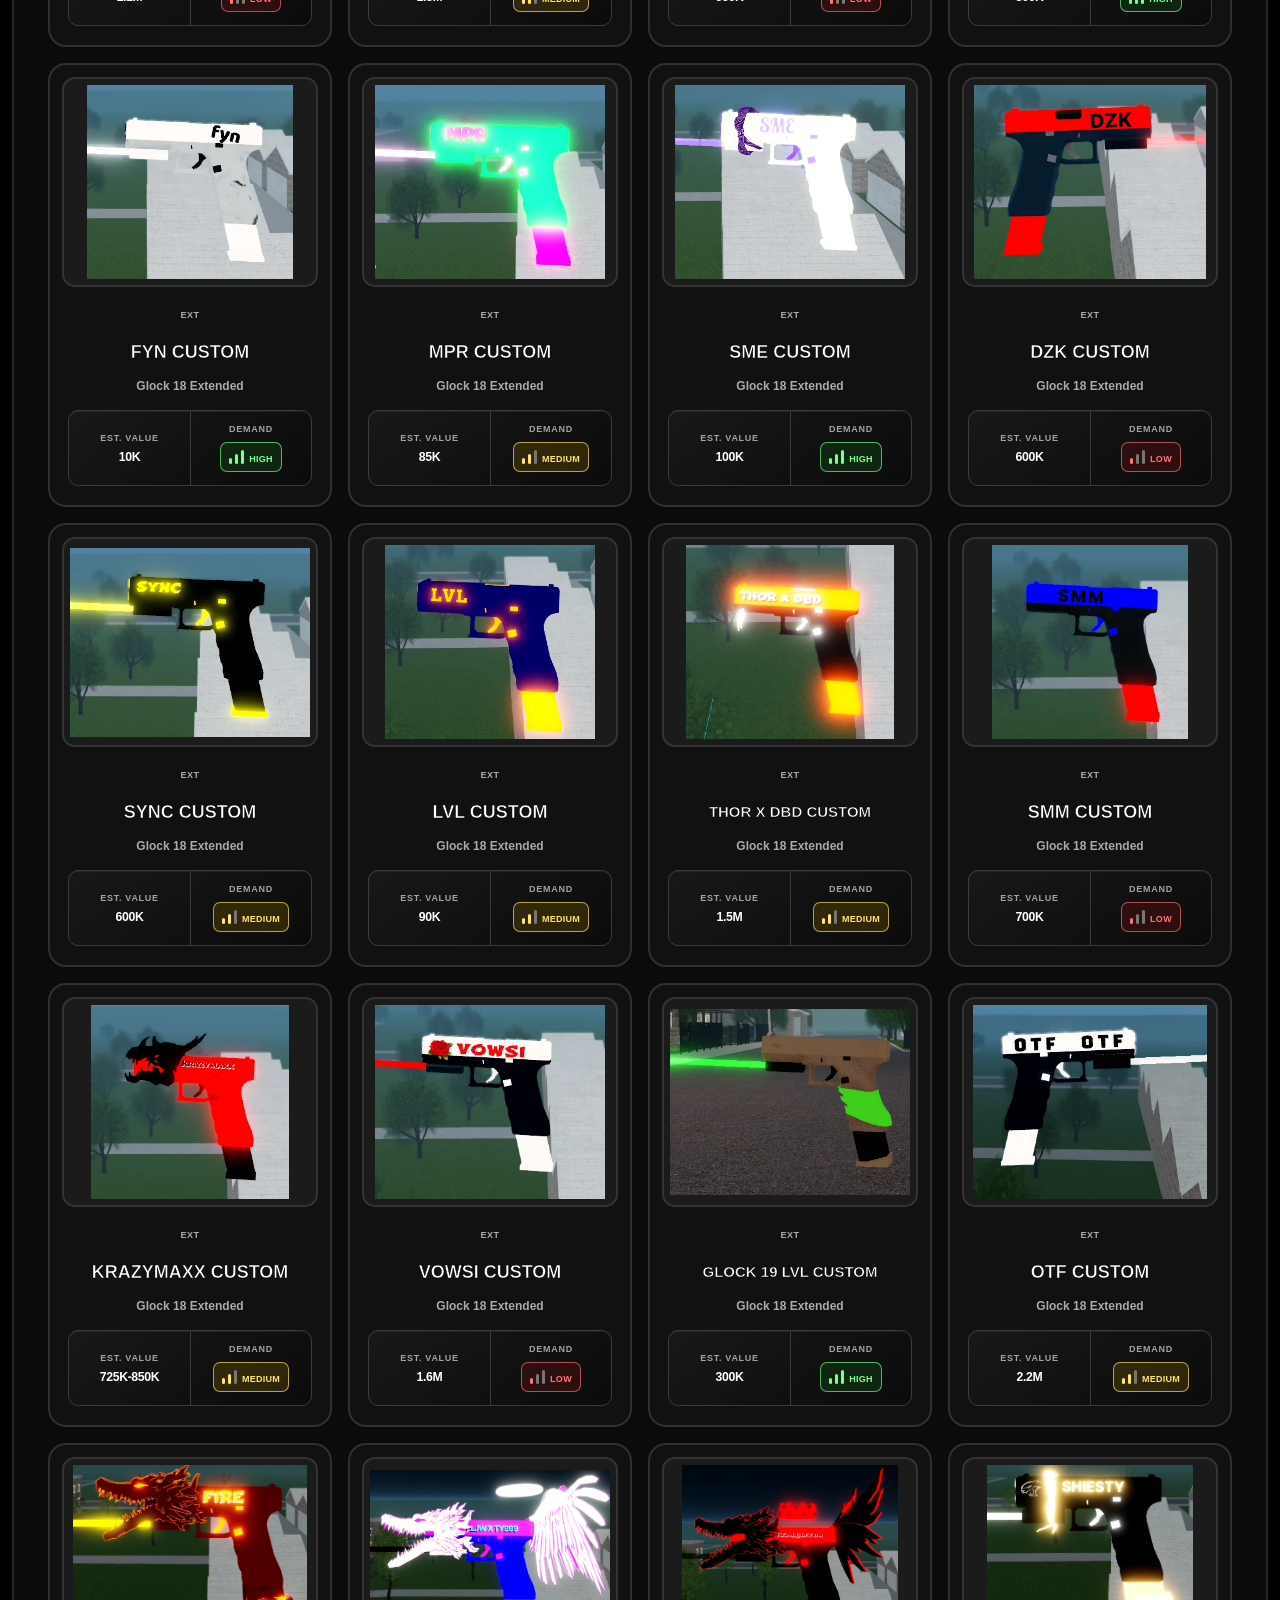
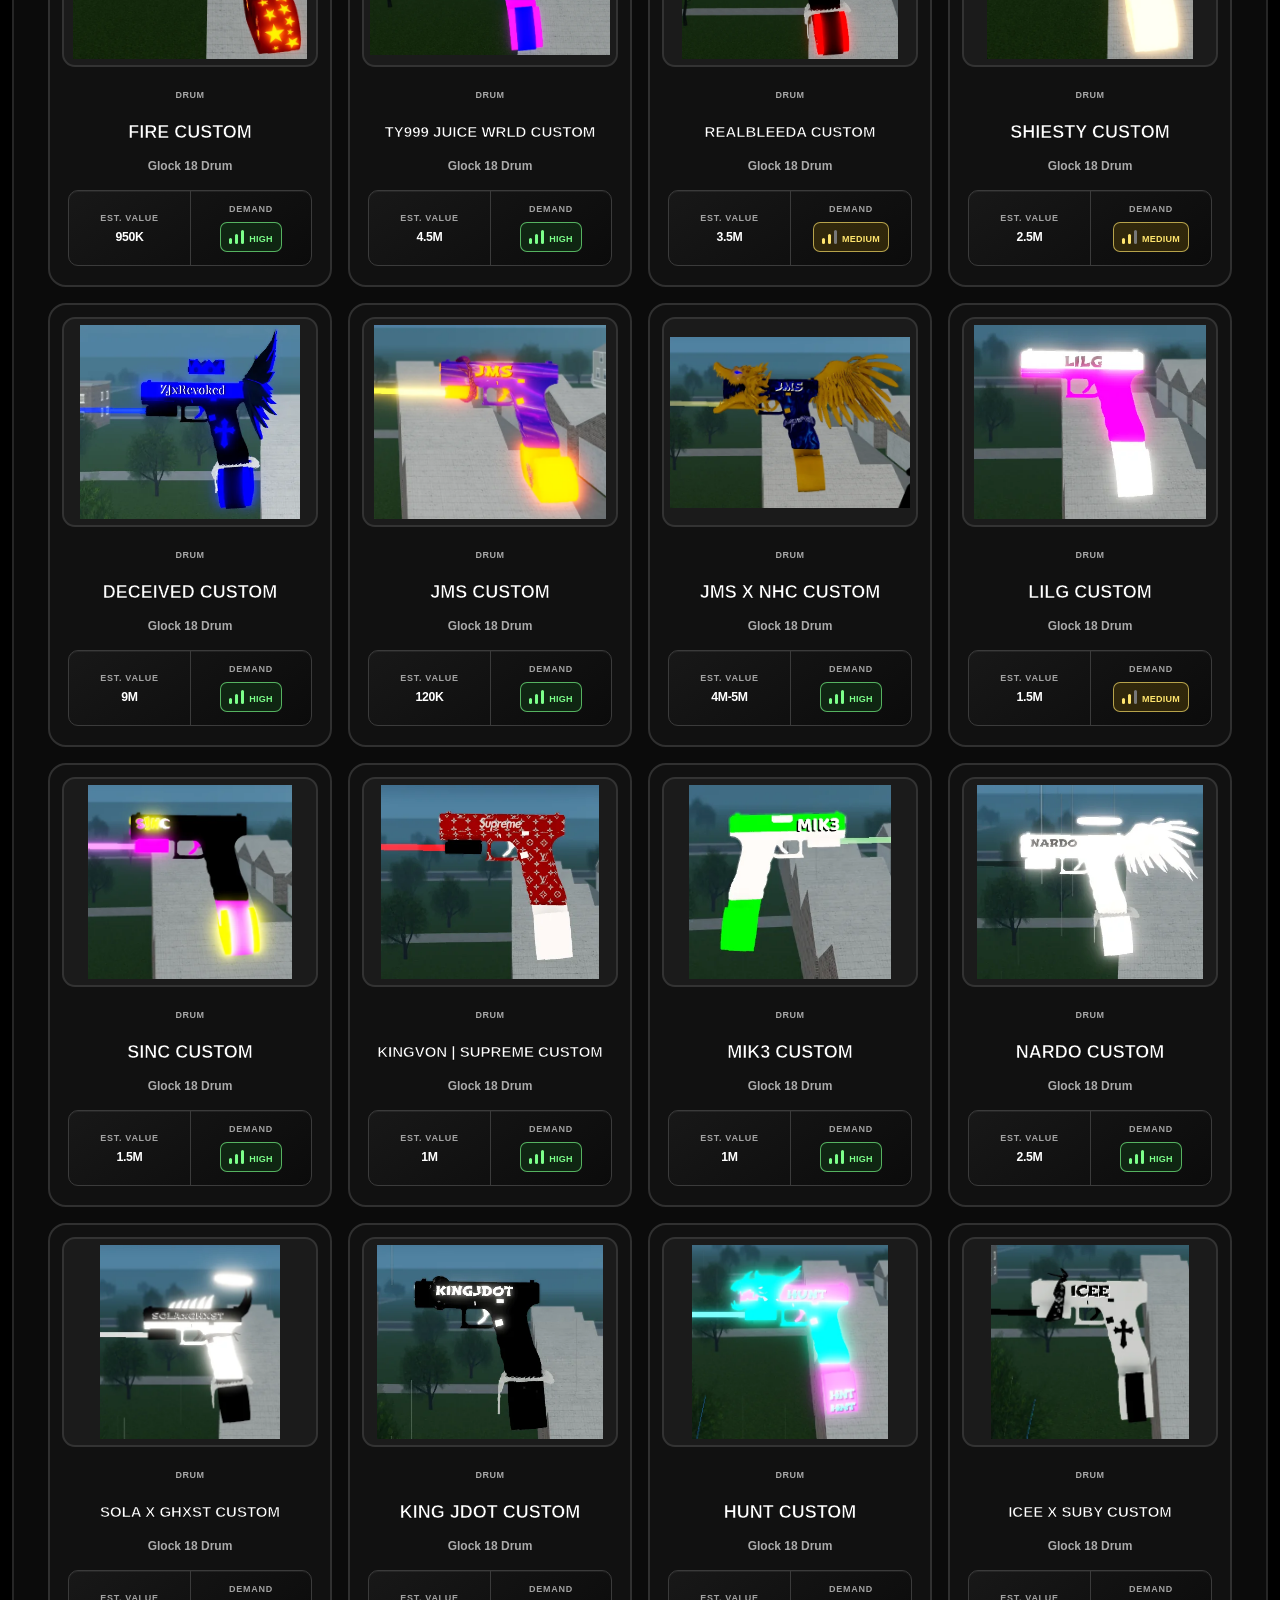
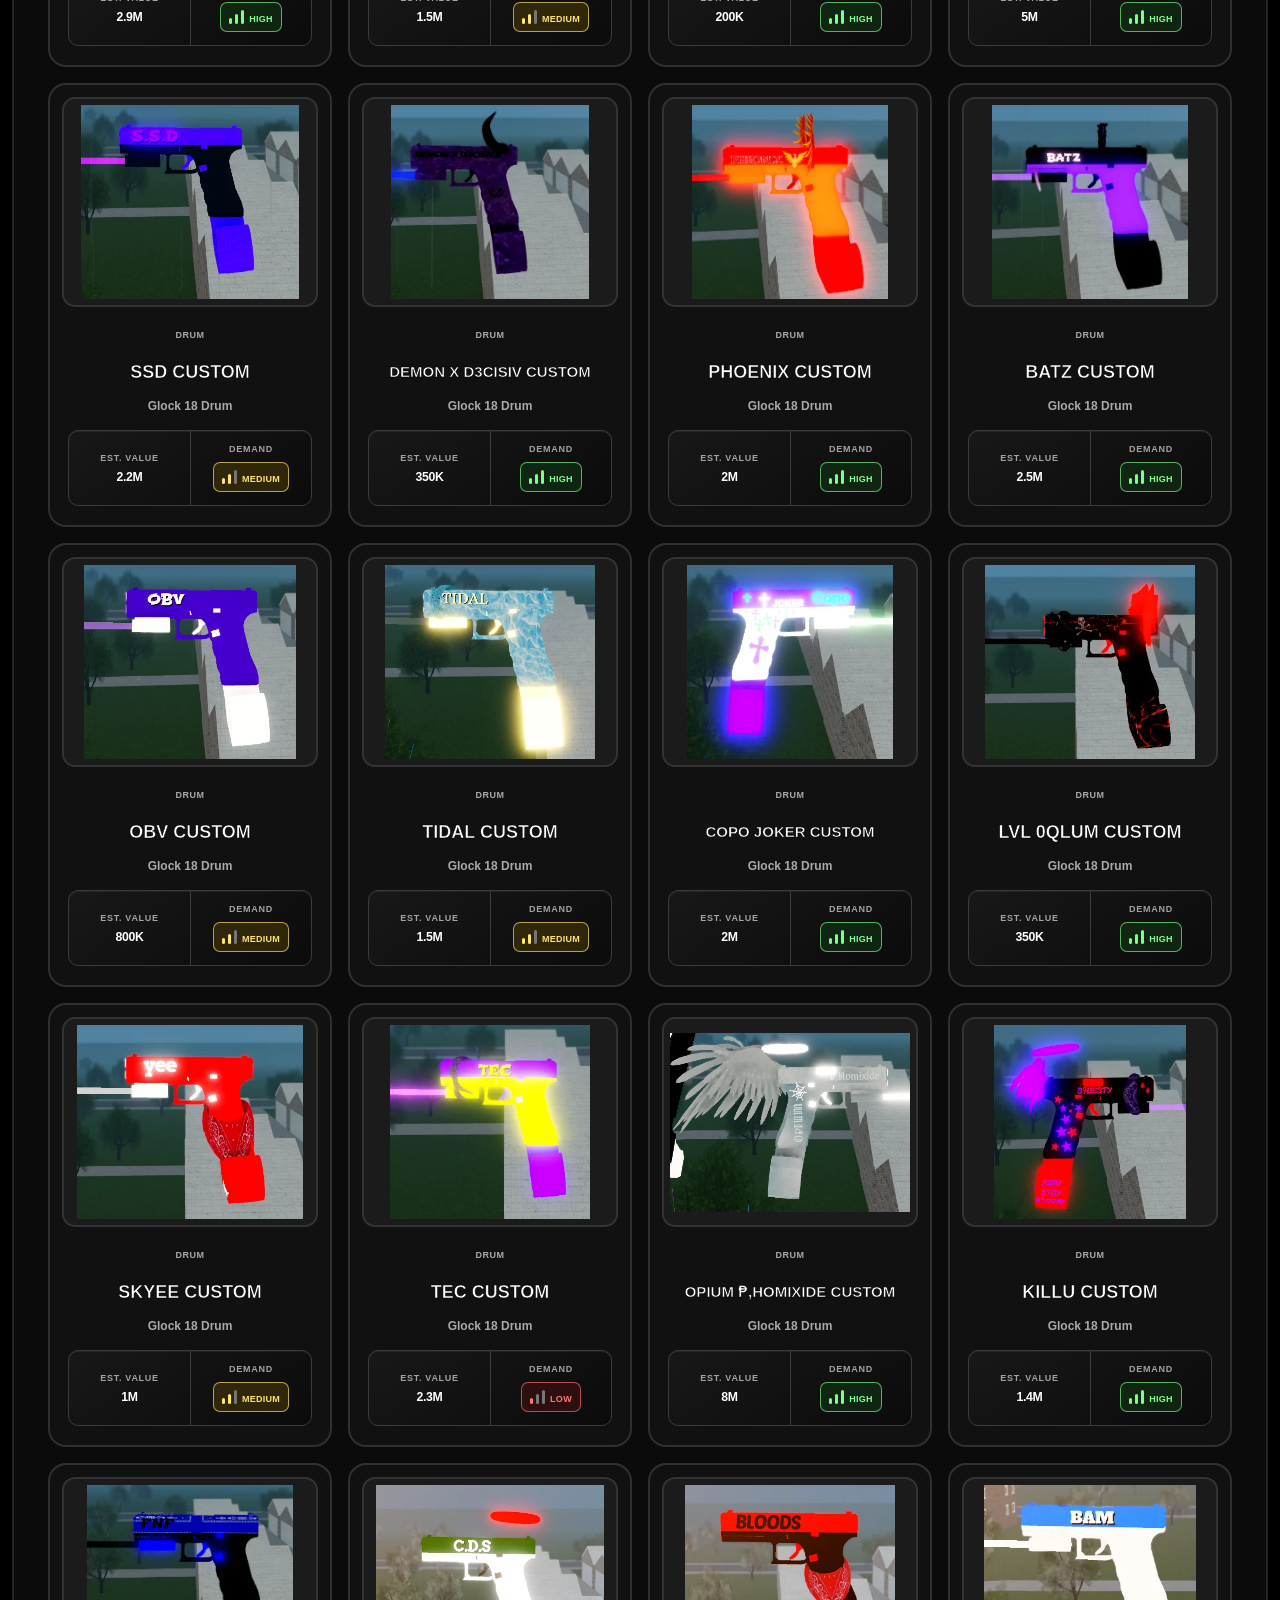
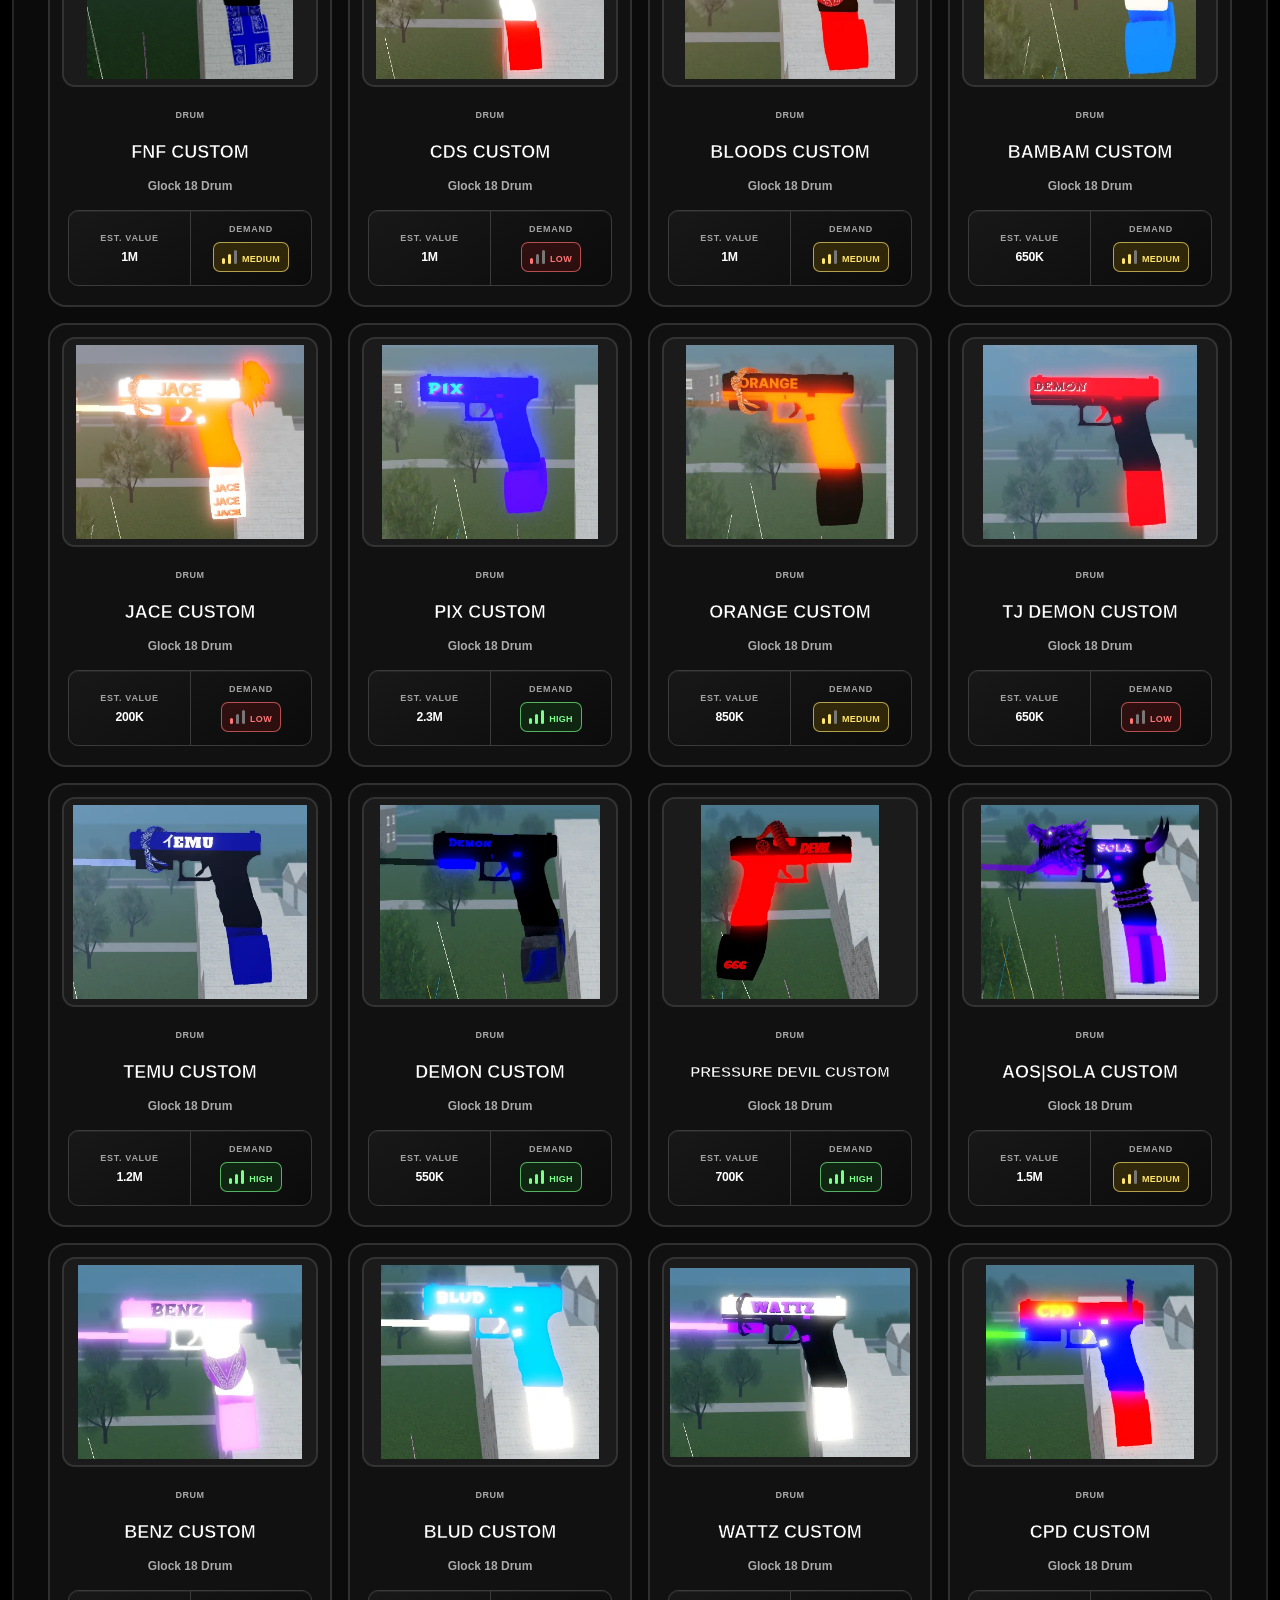
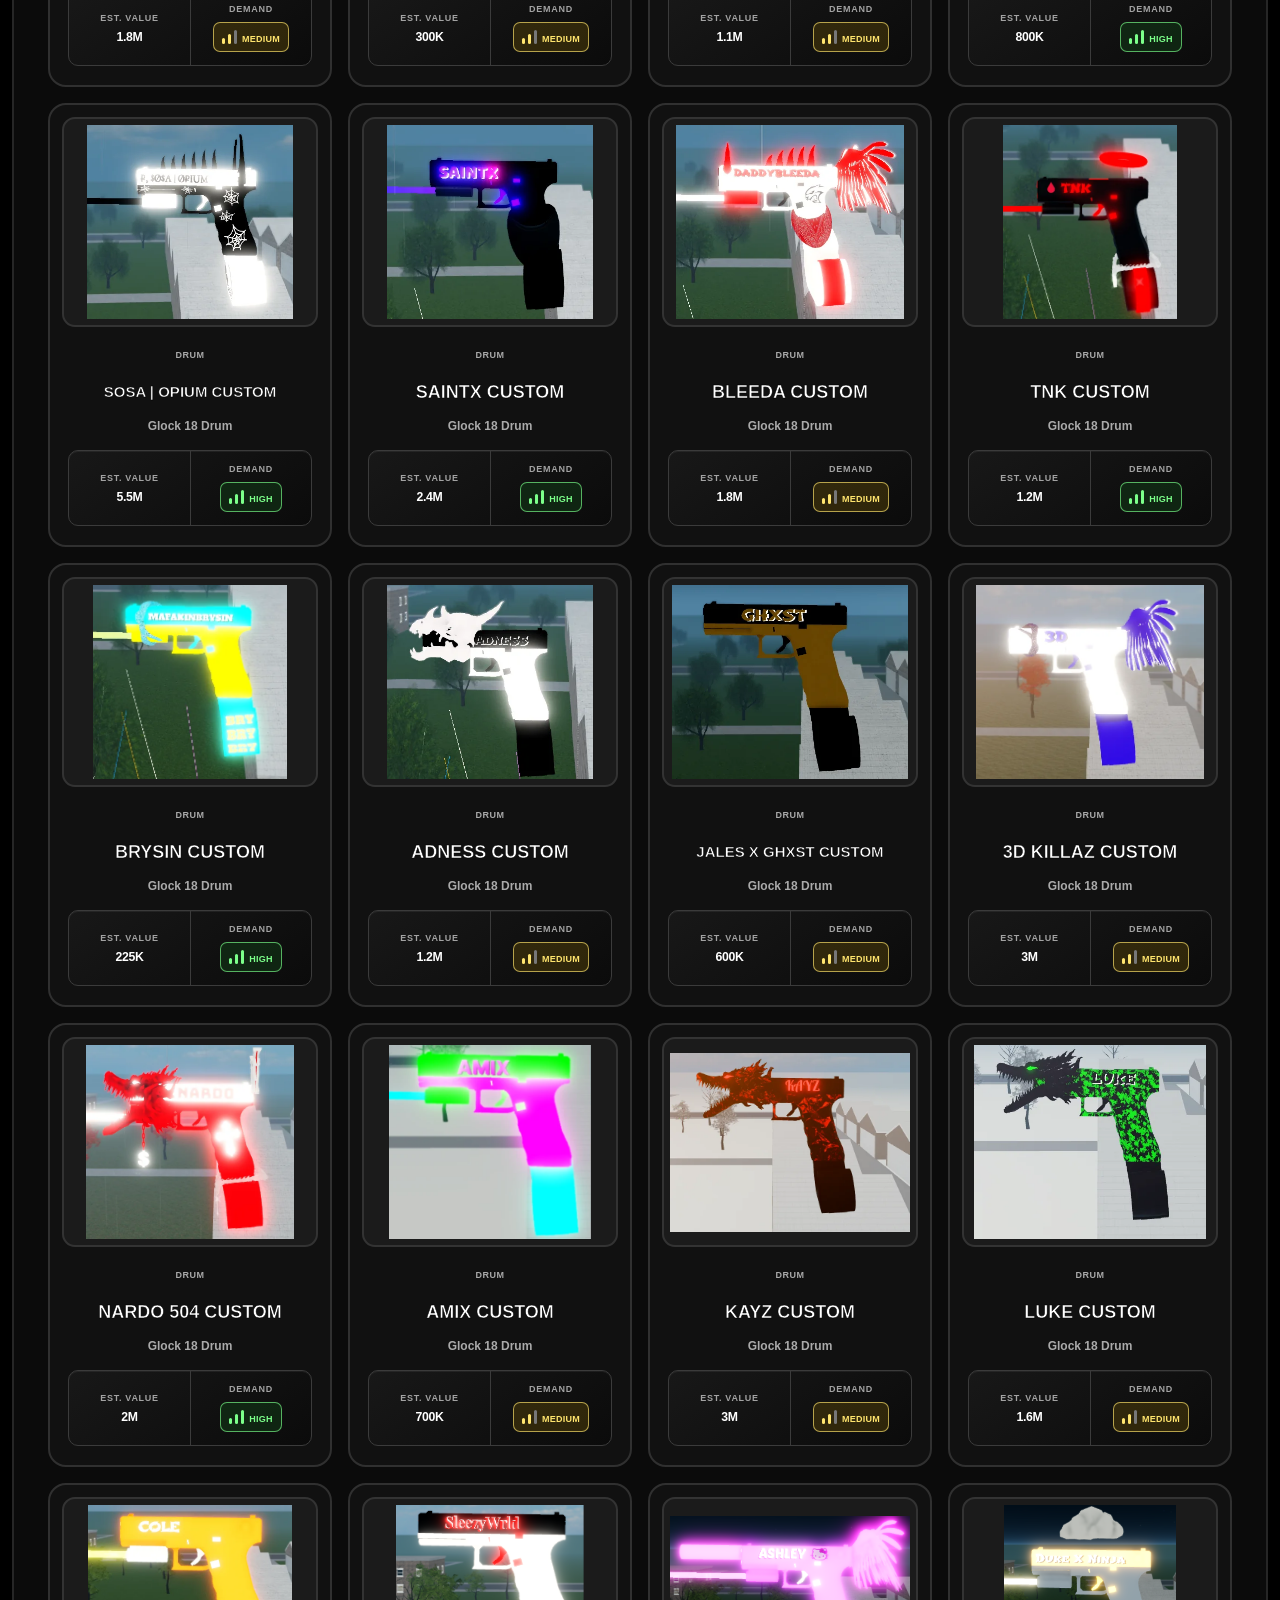
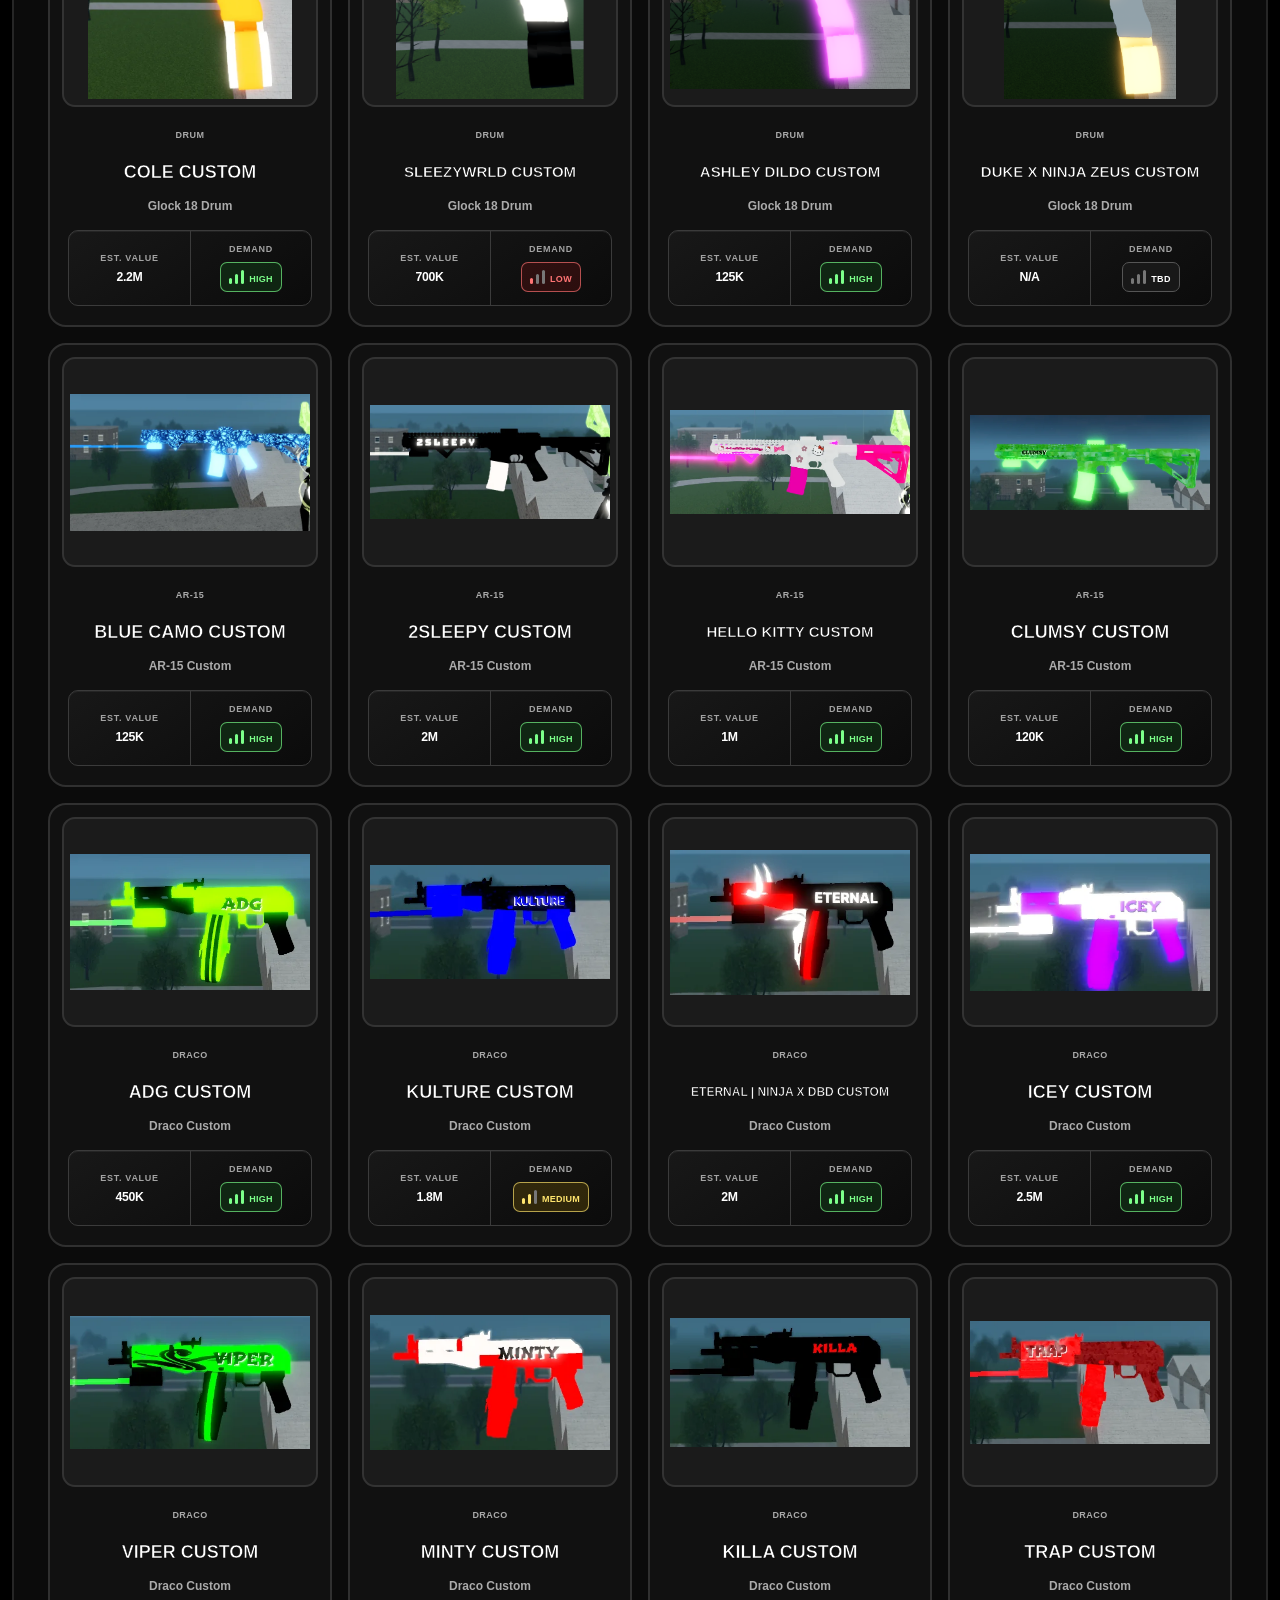
==== commit a3b0cb87: "Improve index refresh badge design" ====
--- a/index.html
+++ b/index.html
@@ -71,7 +71,10 @@
           <span class="section-kicker">FULL COLLECTION</span>
           <h2>chicblockovalues</h2>
         </div>
-        <time class="updated" id="lastUpdated" datetime="2026-07-01"><i></i><span>INDEX UPDATED</span><b>JUL 1</b></time>
+        <time class="updated" id="lastUpdated" datetime="2026-07-01">
+          <span class="updated-main"><i></i><span>INDEX REFRESH</span><strong id="updatedCount">154 CUSTOMS</strong></span>
+          <span class="updated-date"><b>JUL 1</b><em>LIVE</em></span>
+        </time>
       </div>
 
       <div class="toolbar">
--- a/styles.css
+++ b/styles.css
@@ -493,36 +493,94 @@
 }
 
 .updated {
-  min-height: 42px;
+  min-height: 70px;
   display: inline-flex;
   align-items: center;
   flex: 0 0 auto;
-  gap: 8px;
-  padding: 0 13px;
-  color: #8e8e8e;
-  background: var(--panel-raised);
-  border: 1px solid #343434;
-  border-radius: 10px;
-  font-size: 9px;
-  font-weight: 800;
-  letter-spacing: .1em;
+  overflow: hidden;
+  color: #fff;
+  background:
+    radial-gradient(circle at 18% 30%, rgba(255, 255, 255, .12), transparent 34%),
+    linear-gradient(135deg, rgba(255, 255, 255, .1), rgba(255, 255, 255, .025));
+  border: 1px solid rgba(255, 255, 255, .2);
+  border-radius: 17px;
+  box-shadow: 0 18px 40px rgba(0, 0, 0, .34), inset 0 1px 0 rgba(255, 255, 255, .12);
+  backdrop-filter: blur(16px);
+}
+
+.updated-main,
+.updated-date {
+  min-height: 70px;
+  display: flex;
+  justify-content: center;
+}
+
+.updated-main {
+  min-width: 190px;
+  flex-direction: column;
+  gap: 6px;
+  padding: 0 24px;
+  position: relative;
+}
+
+.updated-main > span {
+  display: inline-flex;
+  align-items: center;
+  gap: 9px;
+  color: #bdbdbd;
+  font: 900 10px var(--body);
+  letter-spacing: .16em;
 }
 
 .updated i {
   width: 8px;
   height: 8px;
-  background: #fff;
+  flex: 0 0 auto;
+  background: #ff3157;
   border-radius: 50%;
-  box-shadow: 0 0 8px rgba(255, 255, 255, .45);
+  box-shadow: 0 0 0 7px rgba(255, 49, 87, .12), 0 0 18px rgba(255, 49, 87, .55);
+  animation: livePulse 1.6s ease-in-out infinite;
+}
+
+.updated strong {
+  color: #fff;
+  font: 900 20px var(--display);
+  letter-spacing: .03em;
+  text-transform: uppercase;
+}
+
+.updated-date {
+  min-width: 112px;
+  align-items: center;
+  flex-direction: column;
+  gap: 6px;
+  padding: 0 18px;
+  background: rgba(255, 255, 255, .055);
+  border-left: 1px solid rgba(255, 255, 255, .14);
 }
 
 .updated b {
-  padding: 5px 7px;
+  min-width: 72px;
+  padding: 8px 10px;
+  text-align: center;
   color: #050505;
-  background: #fff;
-  border-radius: 5px;
-  font: 900 9px var(--display);
+  background: linear-gradient(180deg, #fff, #dcdcdc);
+  border-radius: 10px;
+  box-shadow: 0 6px 0 rgba(255, 255, 255, .22);
+  font: 900 13px var(--display);
   letter-spacing: .03em;
+}
+
+.updated em {
+  color: #ededed;
+  font: 900 10px var(--body);
+  letter-spacing: .16em;
+  text-transform: uppercase;
+}
+
+@keyframes livePulse {
+  0%, 100% { transform: scale(1); opacity: 1; }
+  50% { transform: scale(.72); opacity: .65; }
 }
 
 .toolbar {
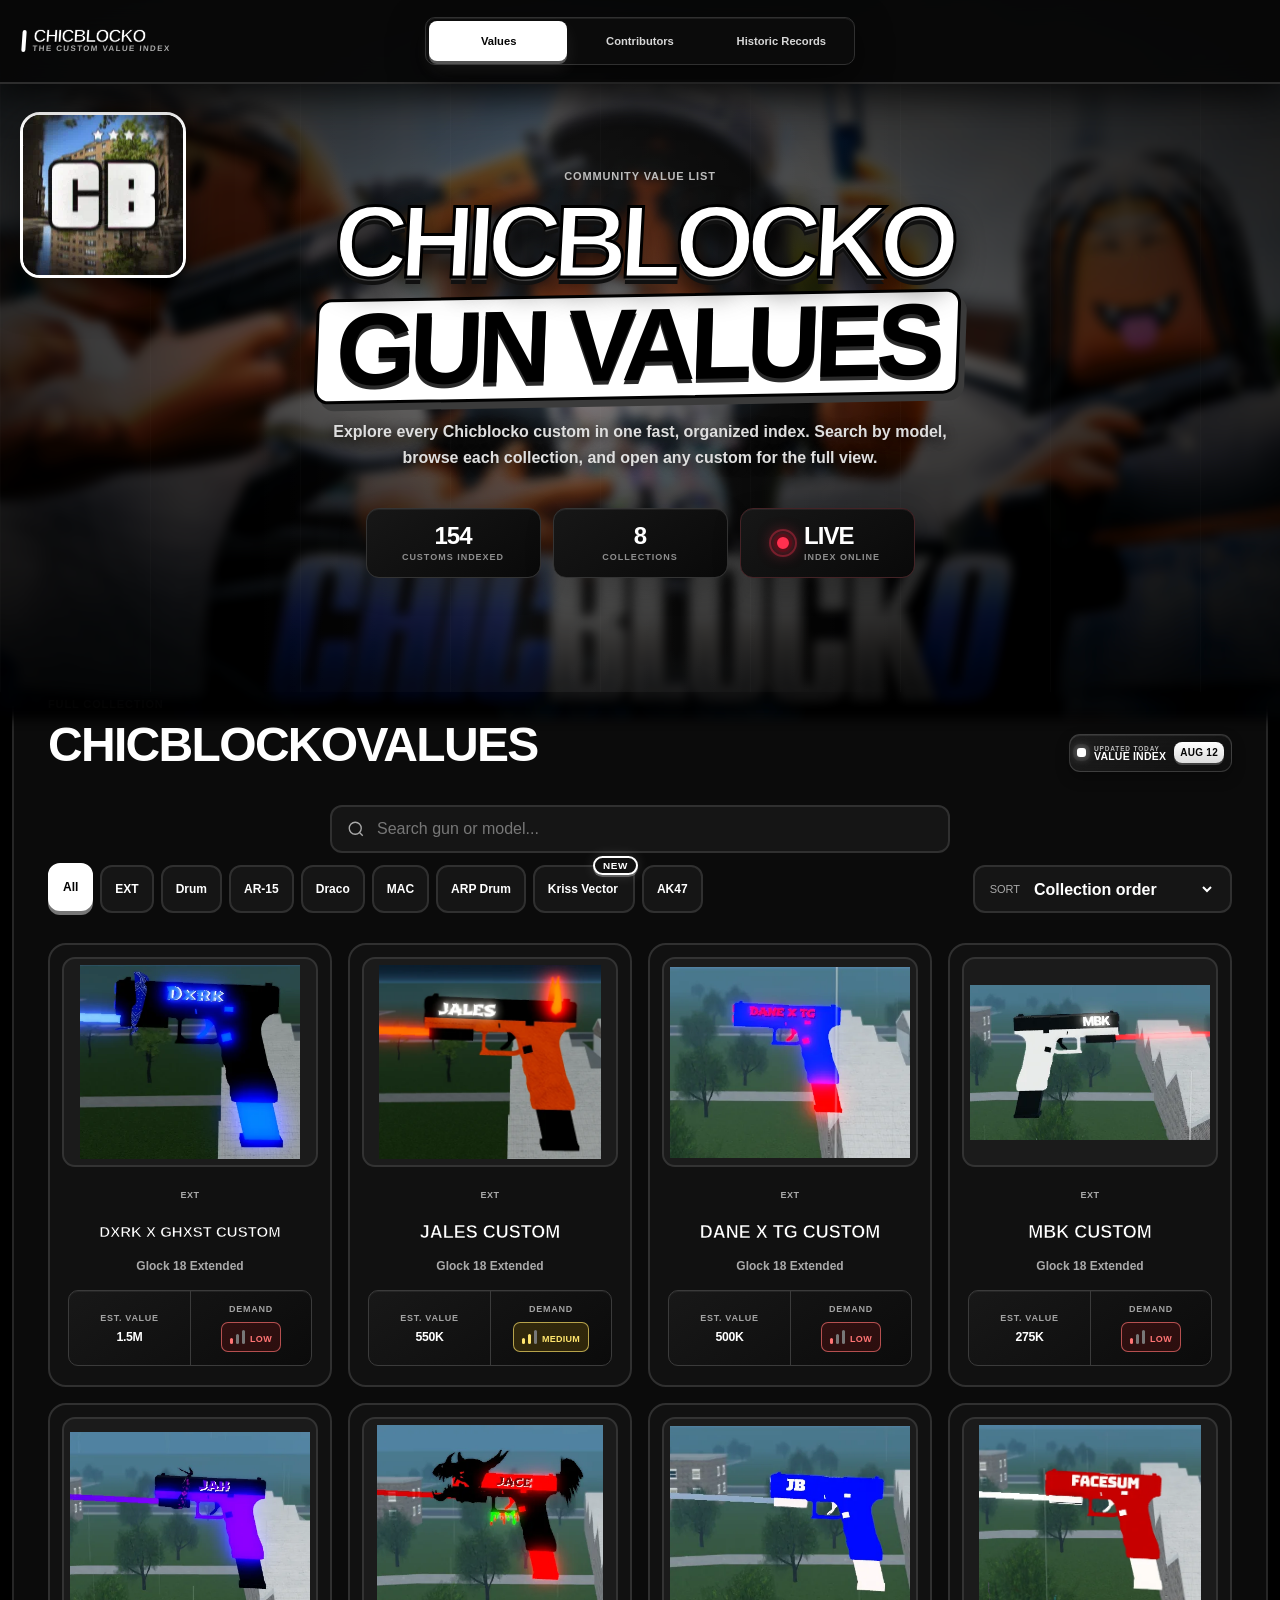
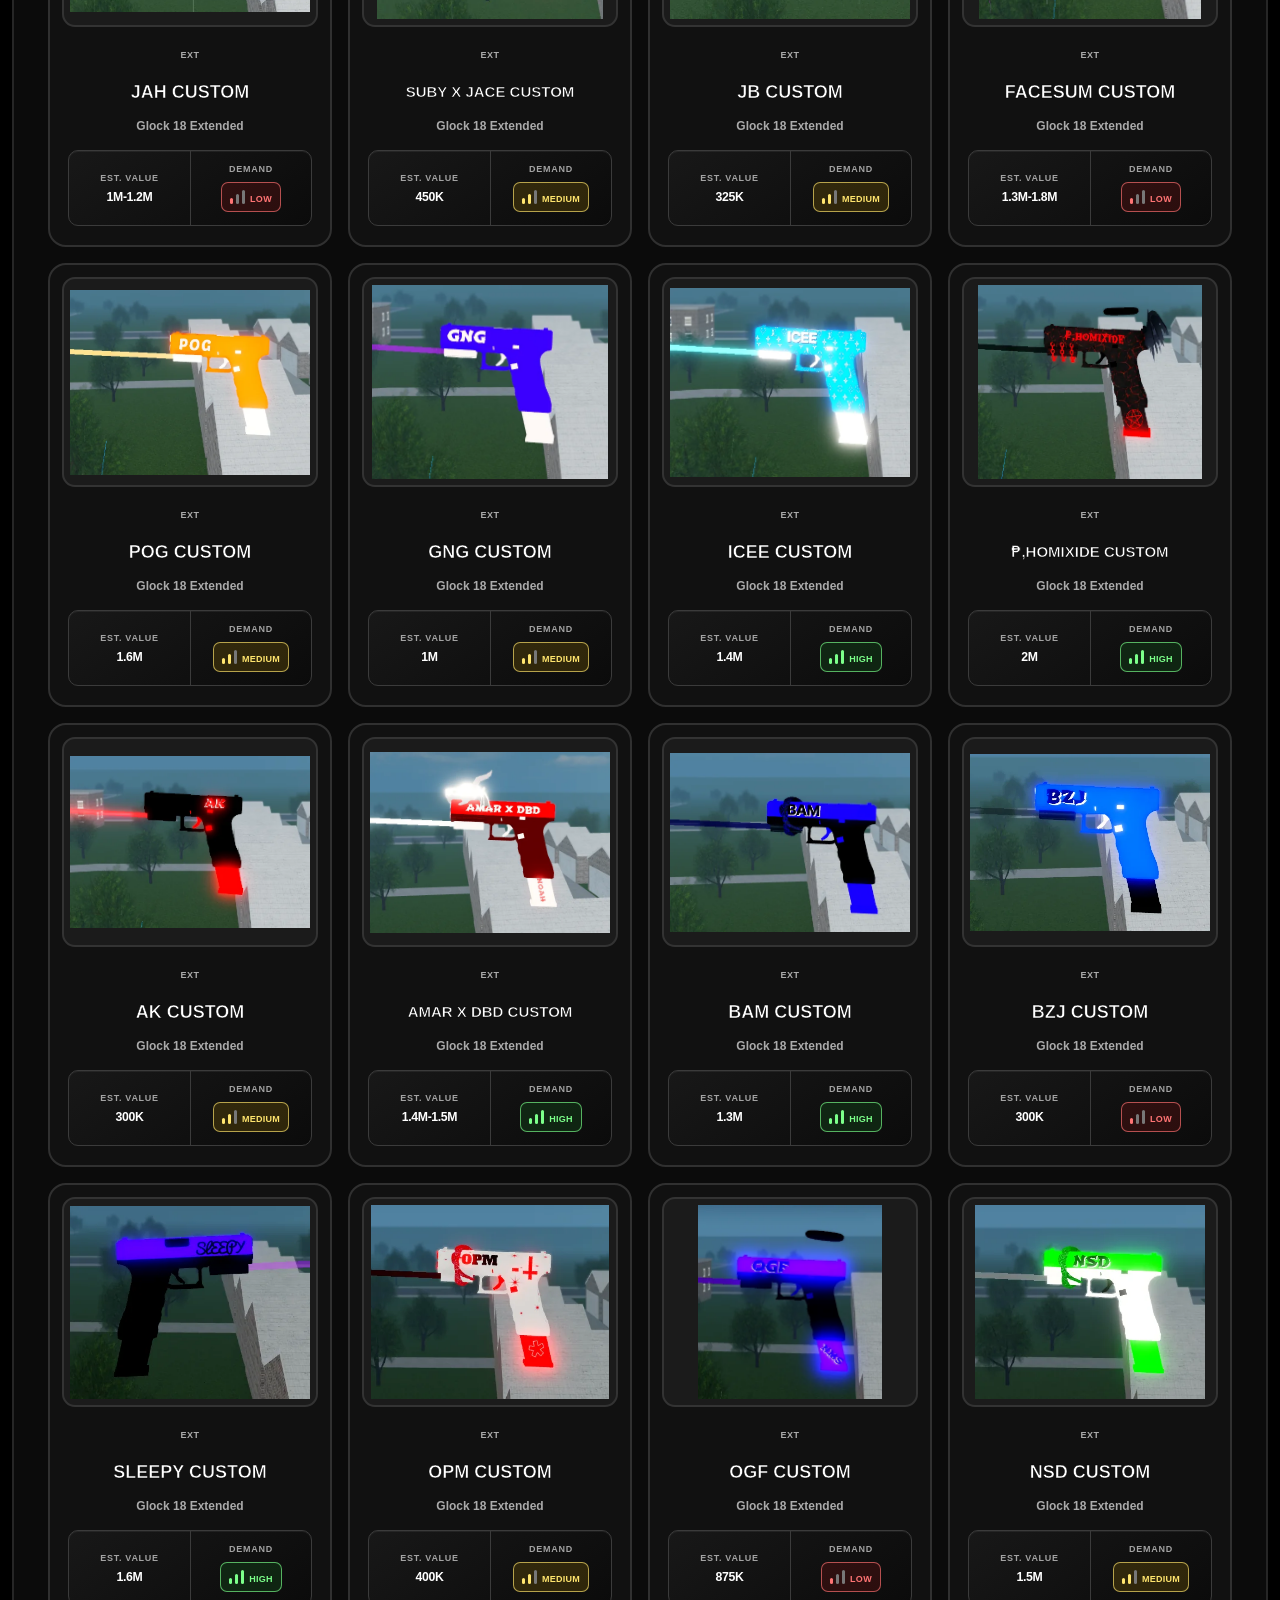
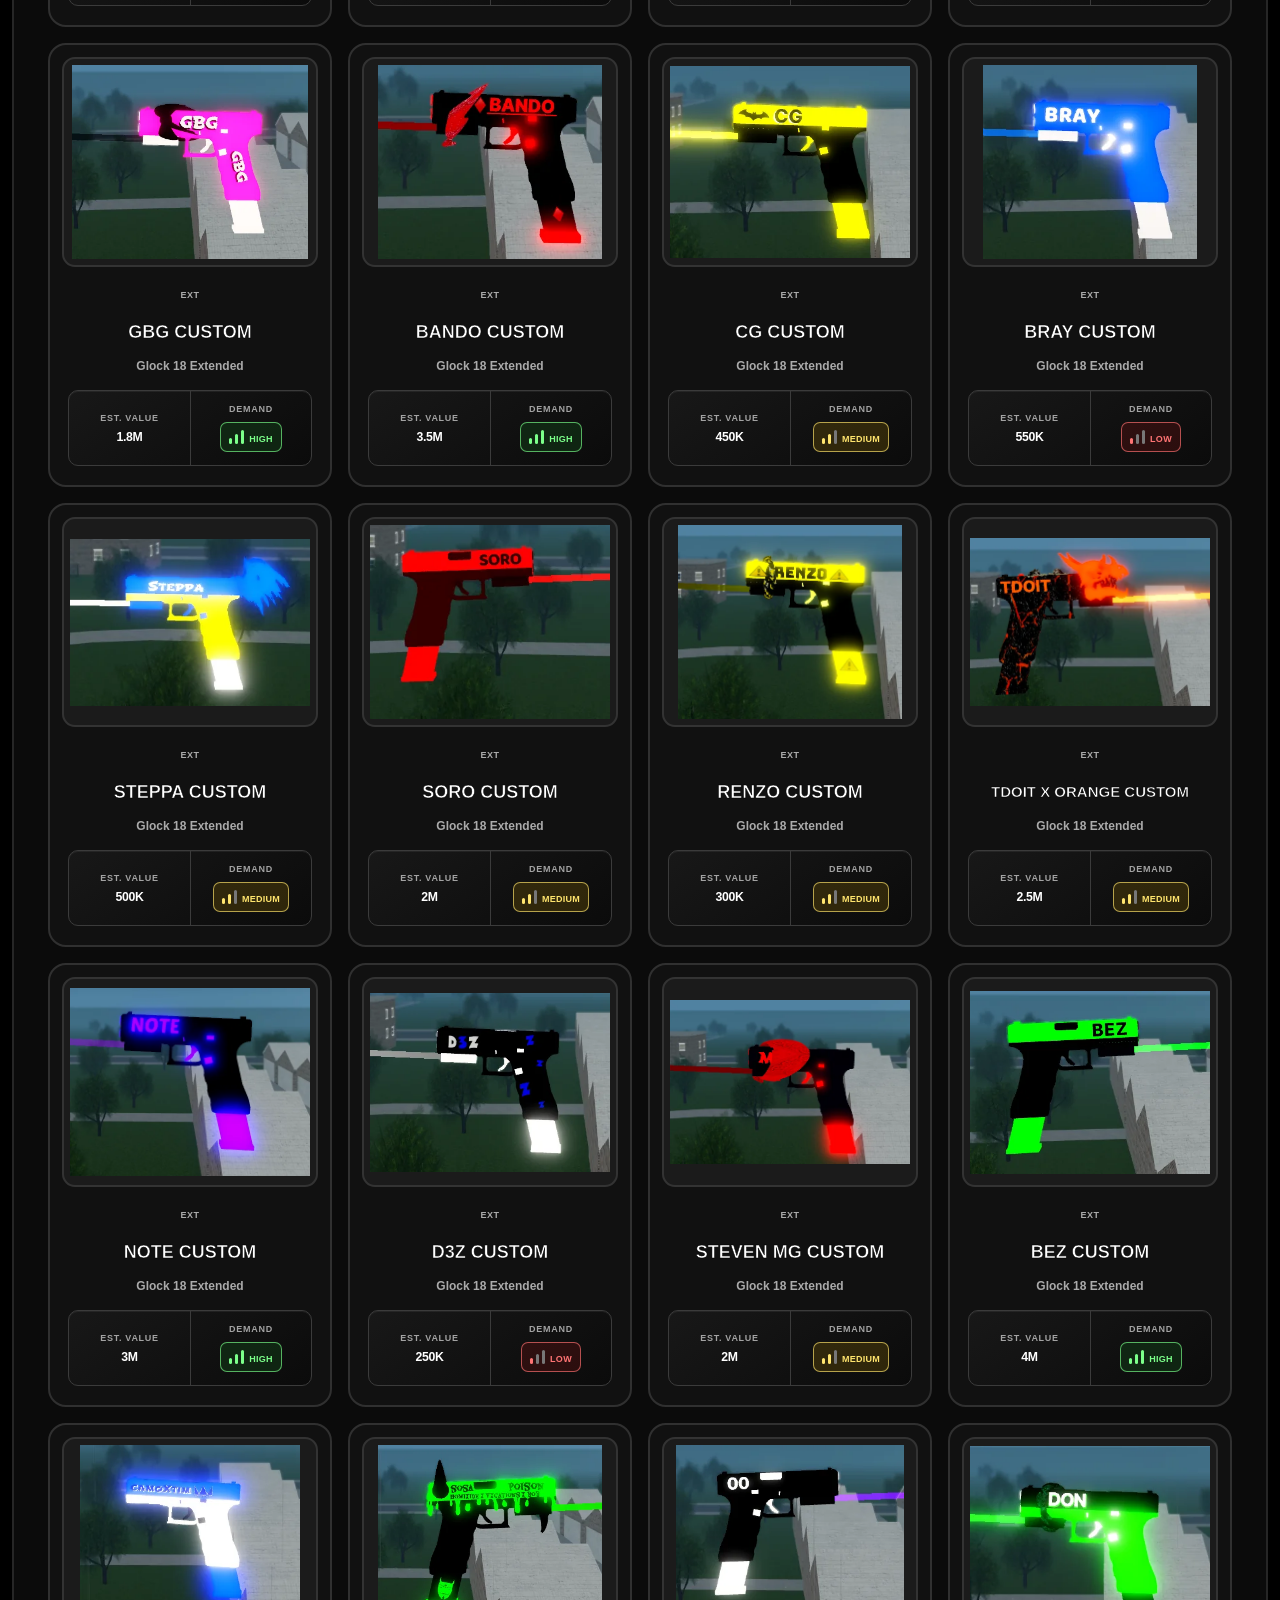
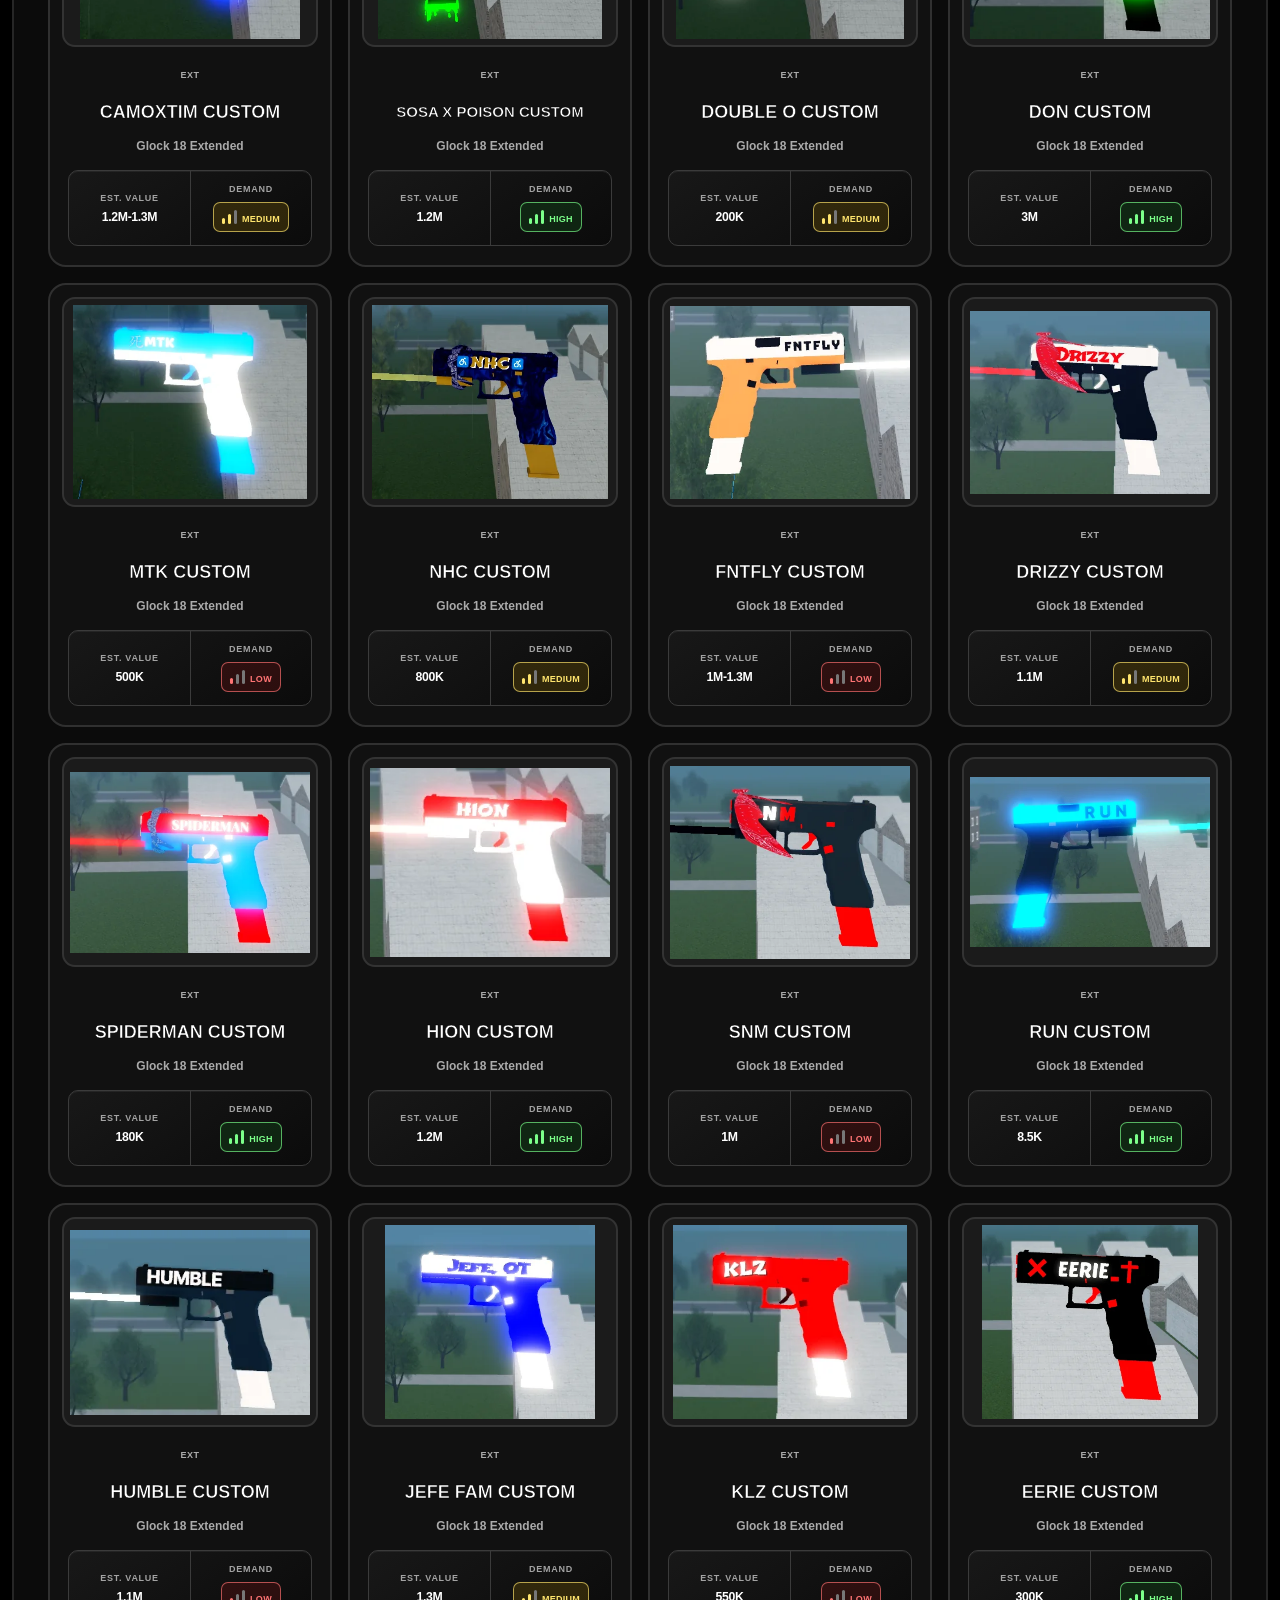
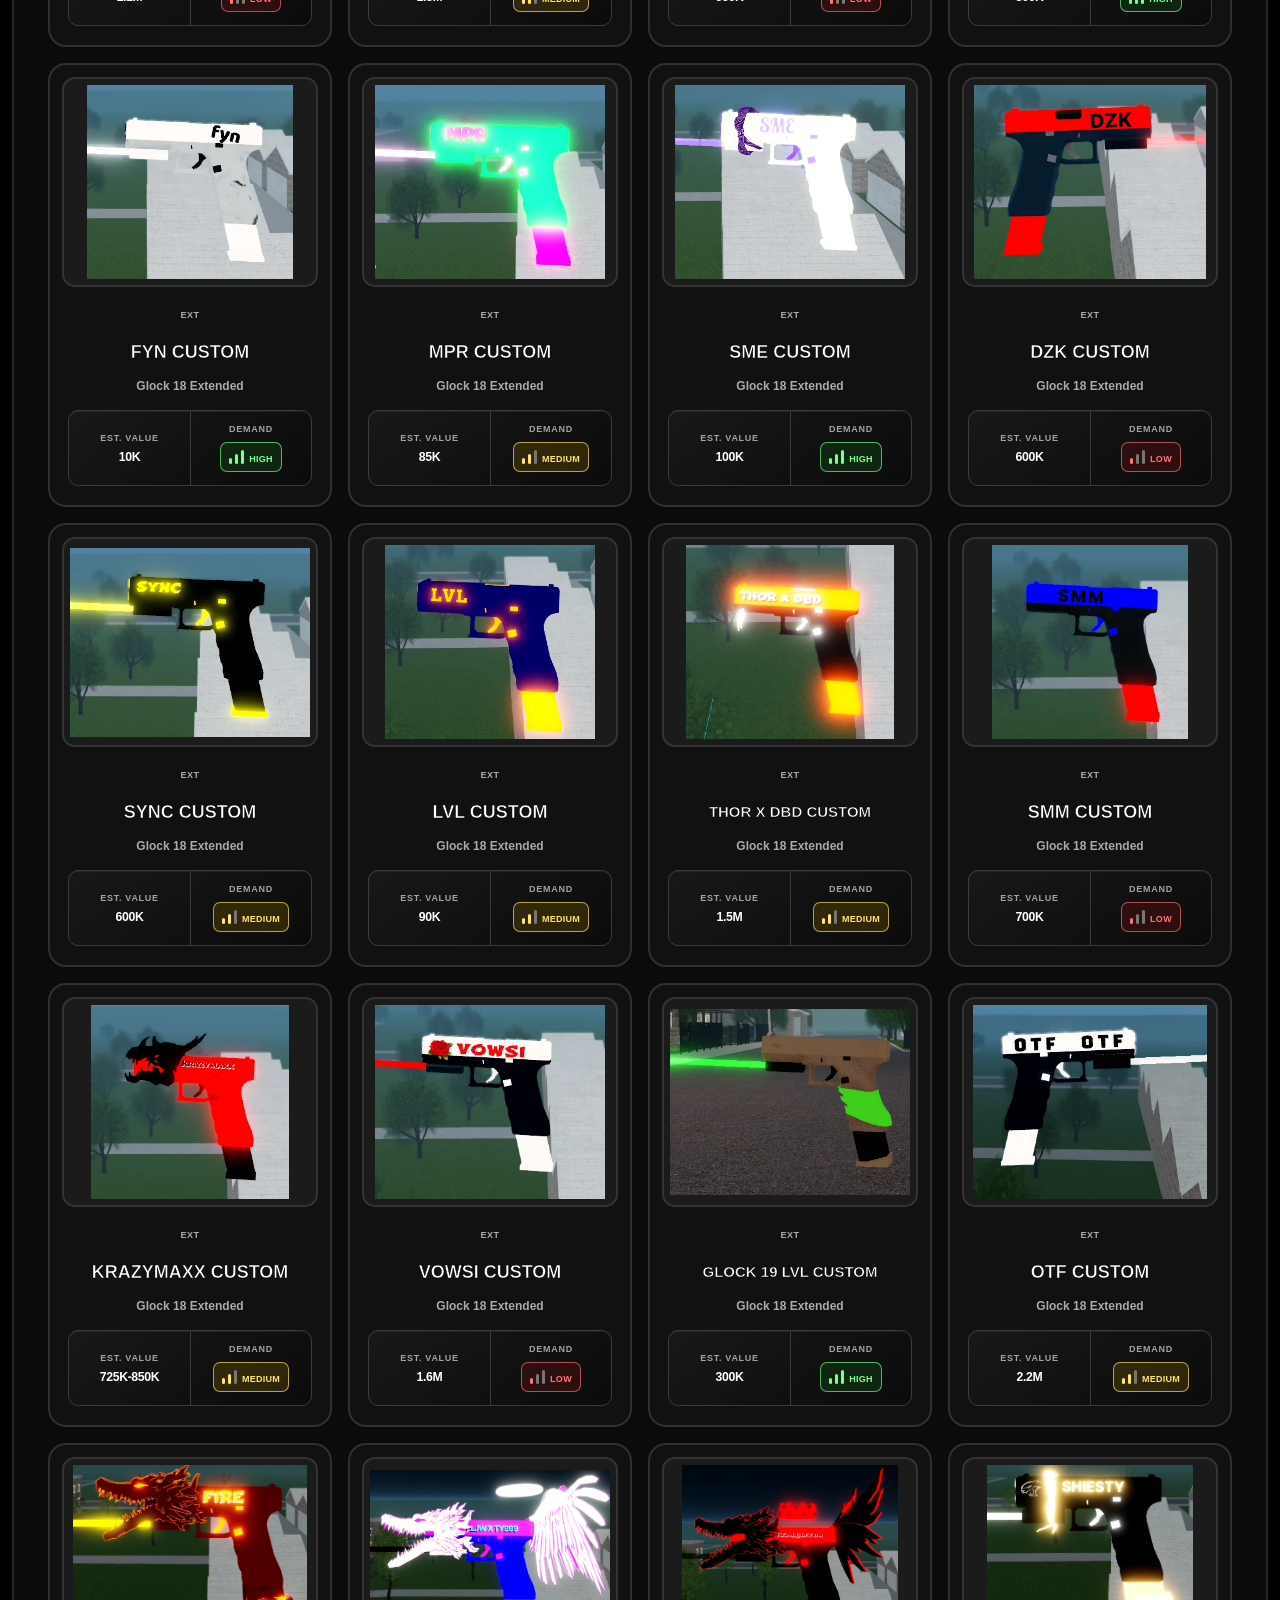
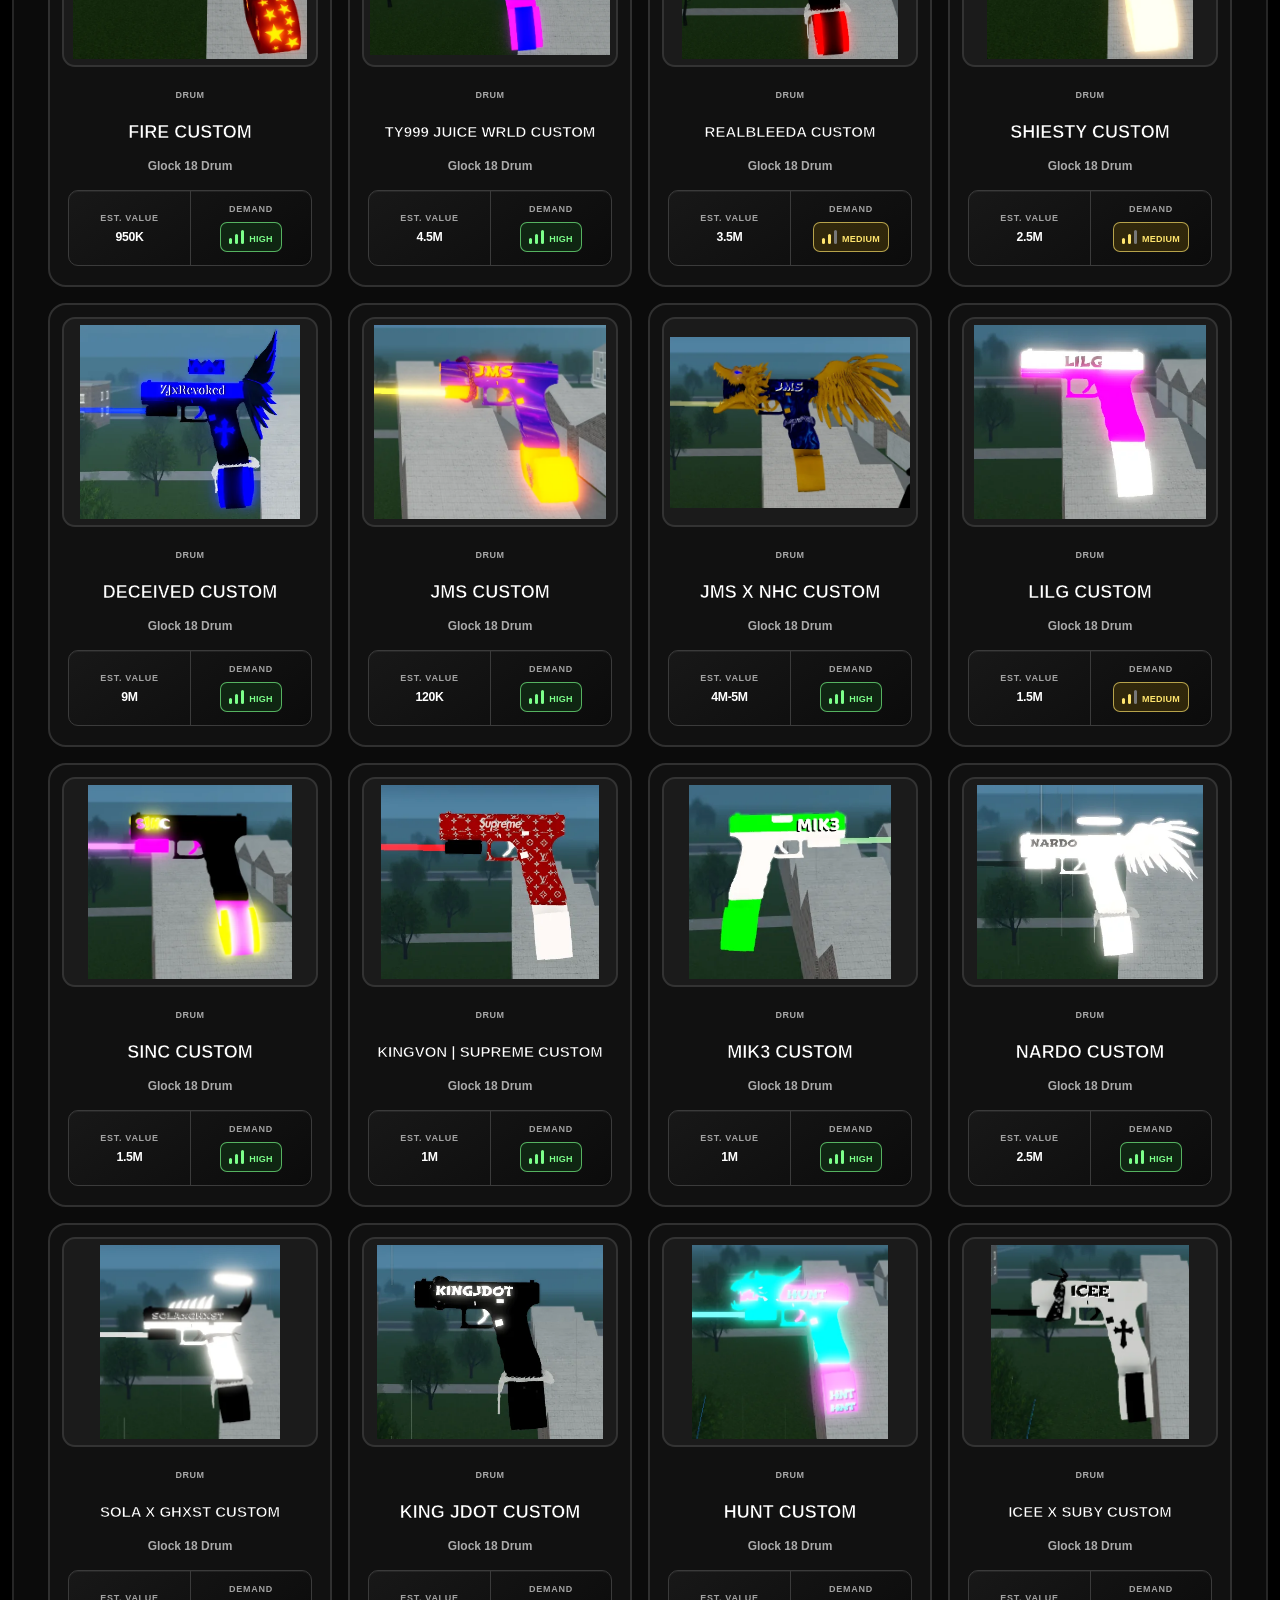
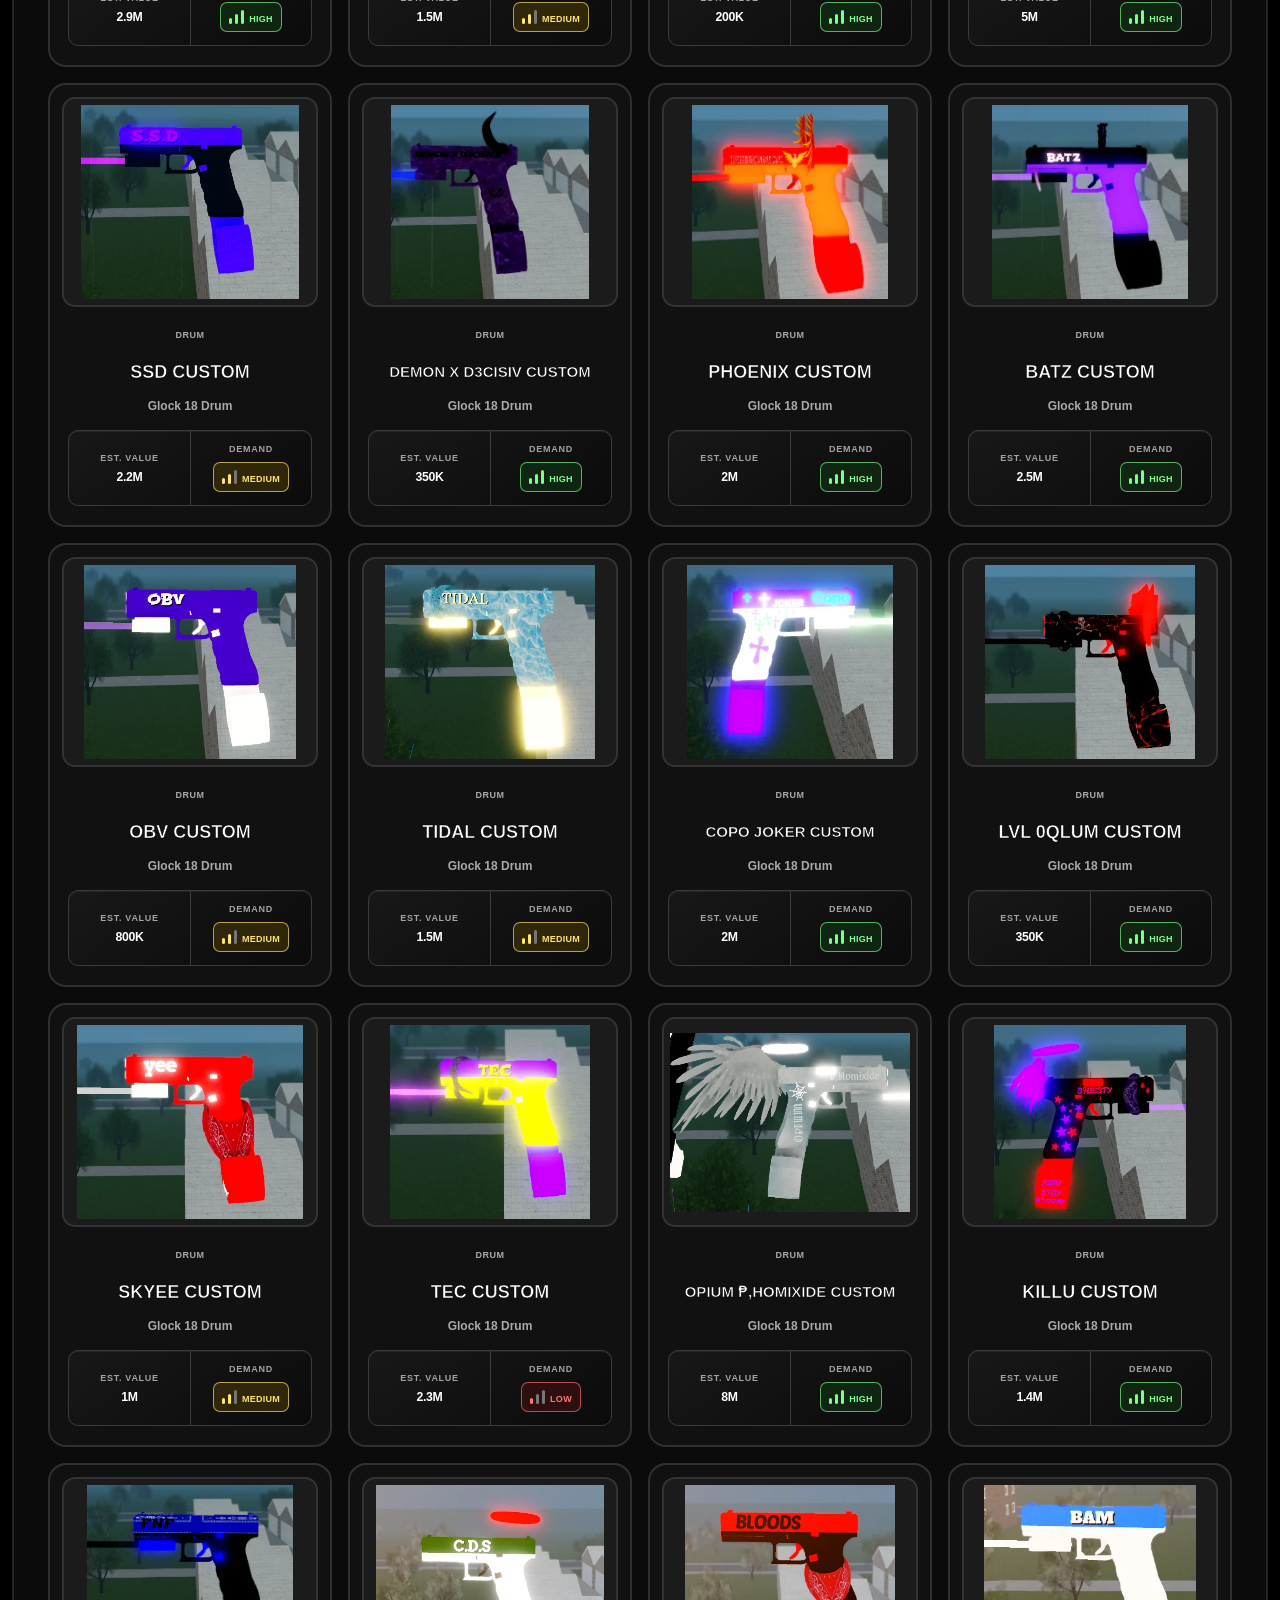
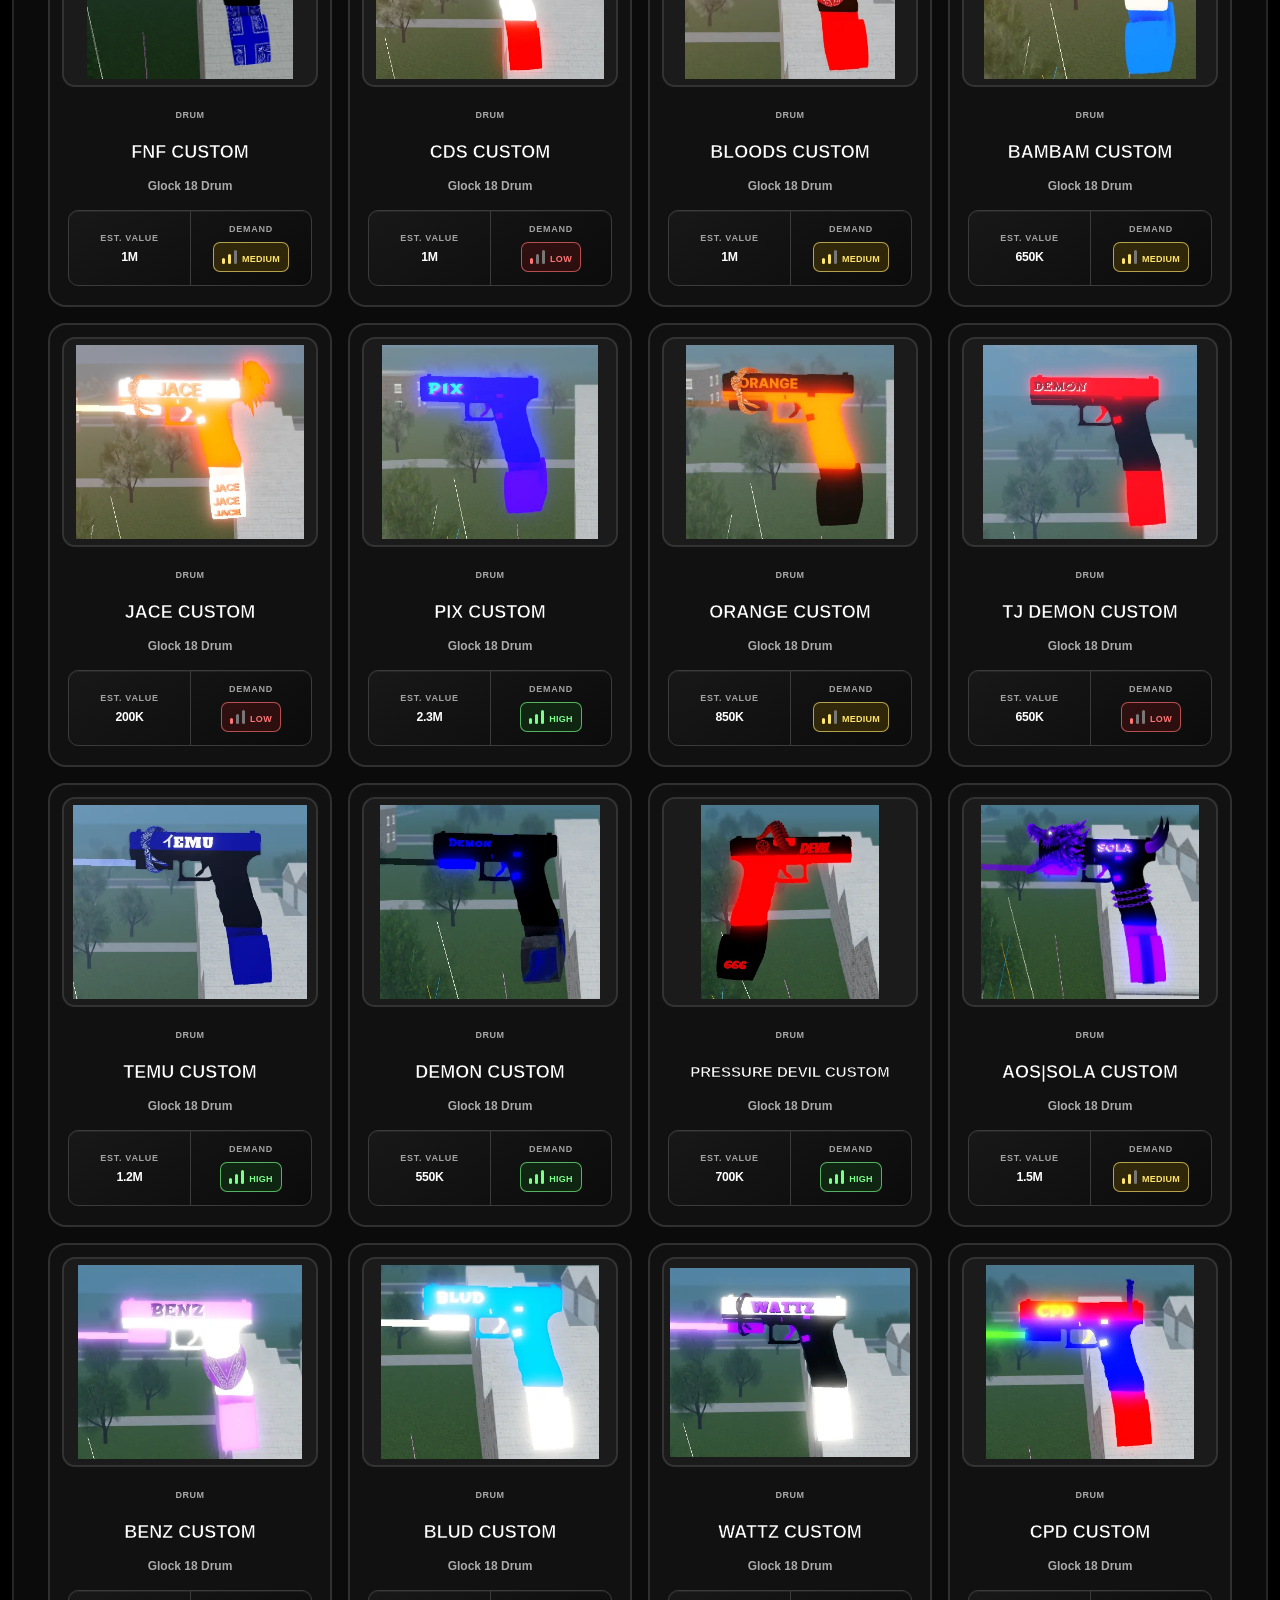
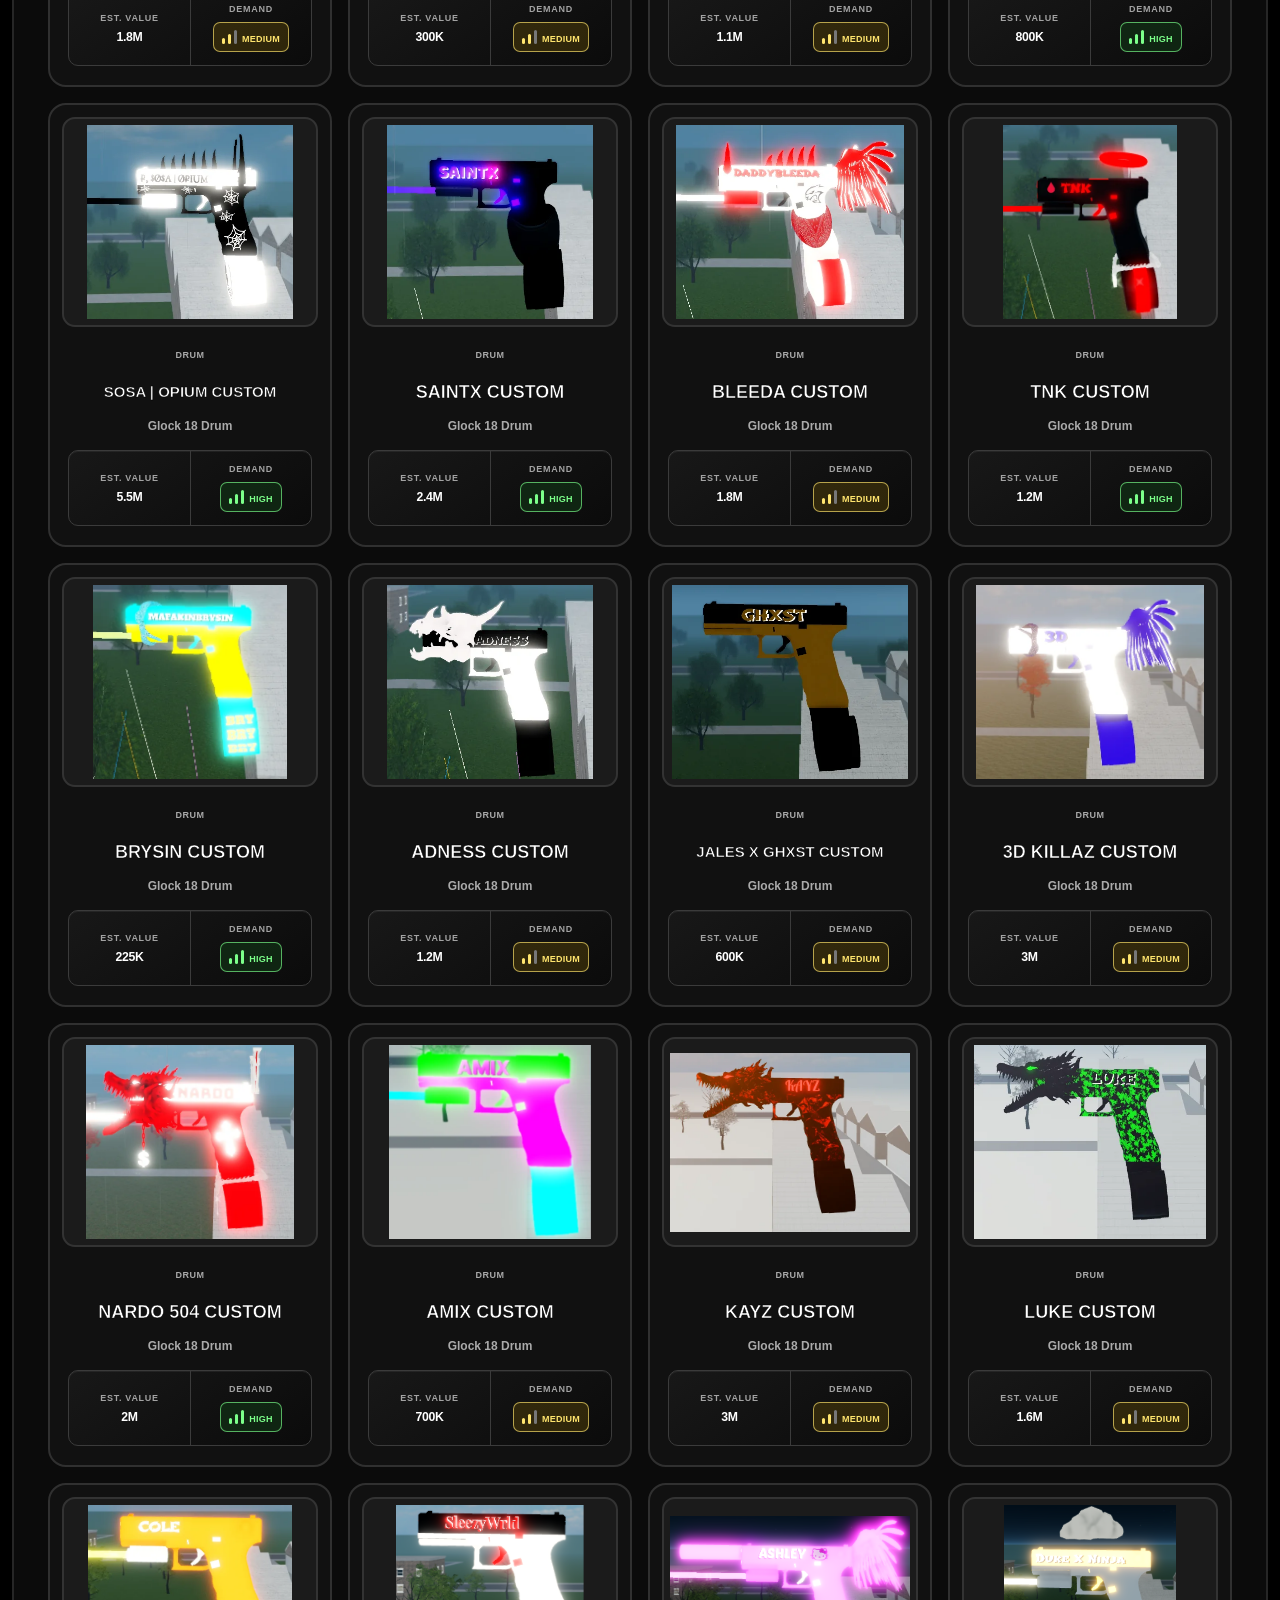
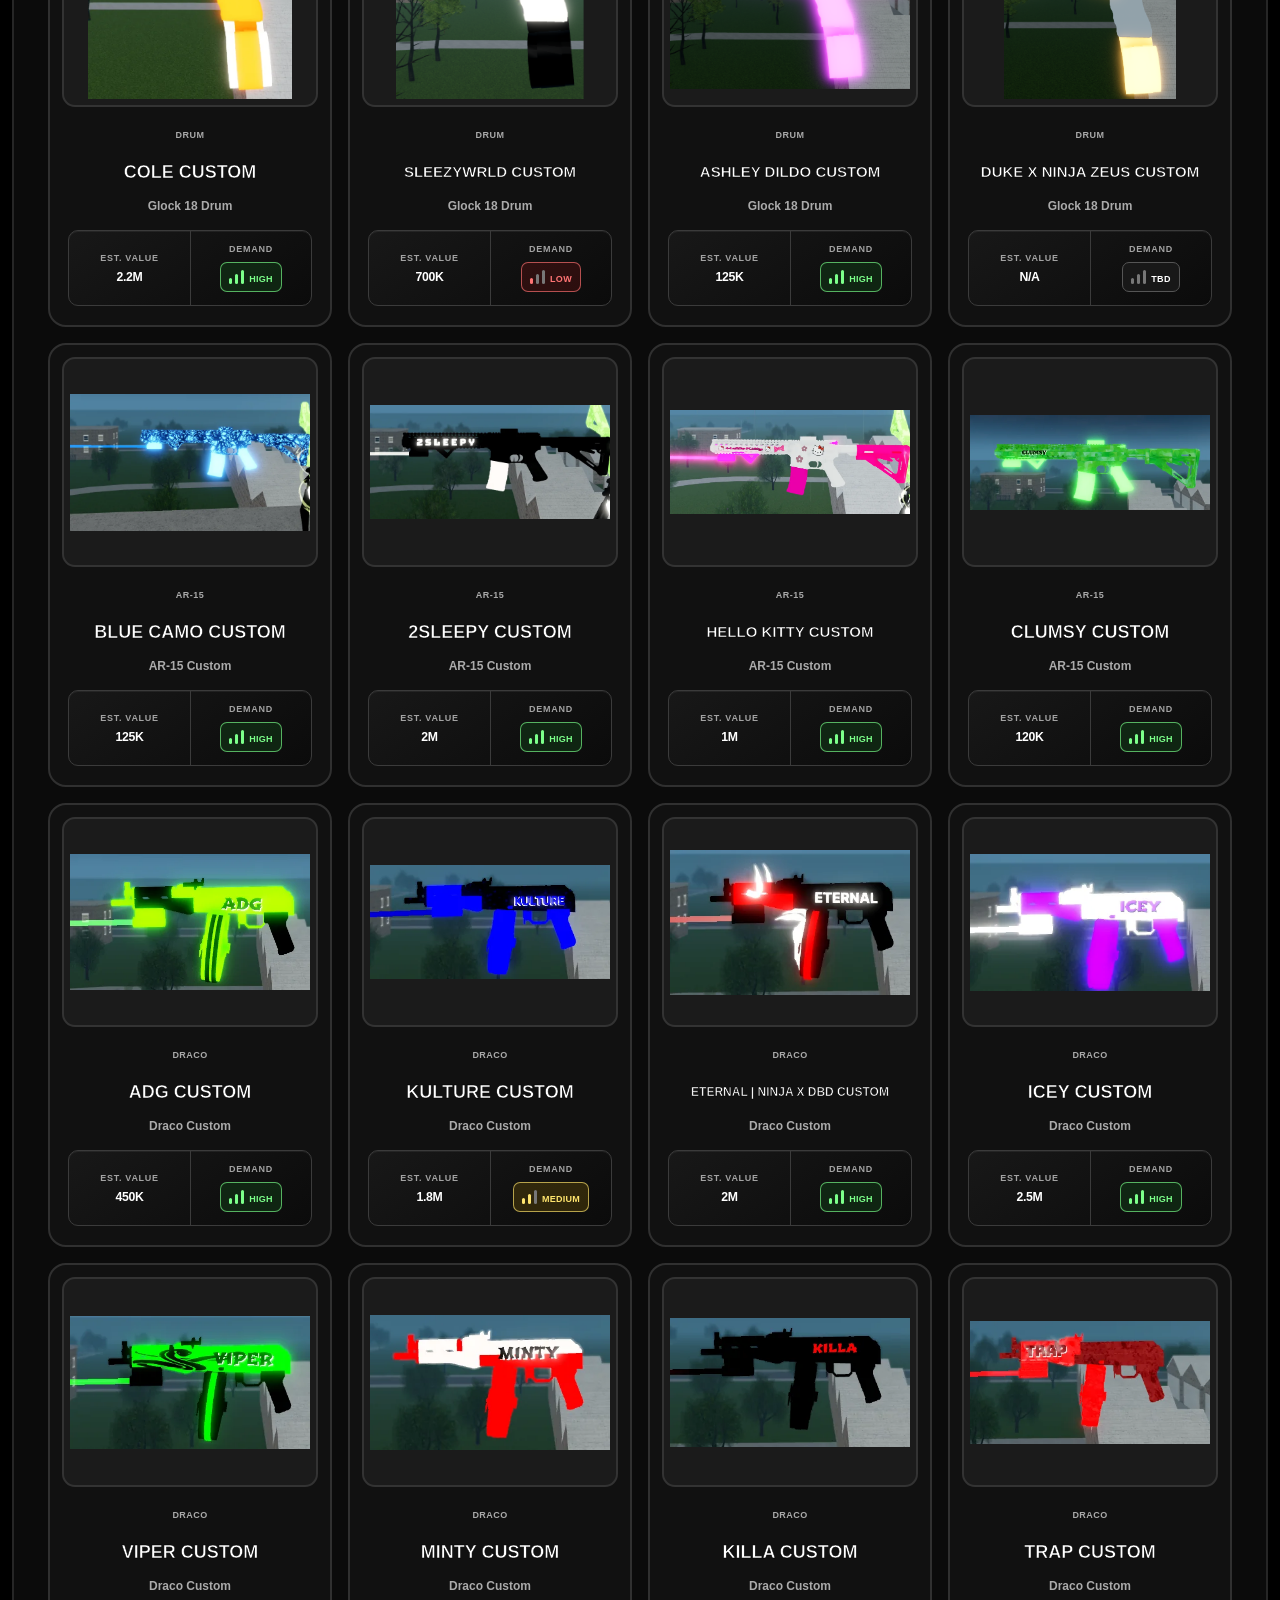
==== commit a267f8a7: "Fix index updated badge" ====
--- a/index.html
+++ b/index.html
@@ -71,9 +71,9 @@
           <span class="section-kicker">FULL COLLECTION</span>
           <h2>chicblockovalues</h2>
         </div>
-        <time class="updated" id="lastUpdated" datetime="2026-07-01">
-          <span class="updated-main"><i></i><span>INDEX REFRESH</span><strong id="updatedCount">154 CUSTOMS</strong></span>
-          <span class="updated-date"><b>JUL 1</b><em>LIVE</em></span>
+        <time class="updated" id="lastUpdated" datetime="2026-08-13">
+          <span class="updated-main"><i></i><span><b>UPDATED TODAY</b><strong>VALUE INDEX</strong></span></span>
+          <span class="updated-date"><b>AUG 13</b></span>
         </time>
       </div>
 
--- a/styles.css
+++ b/styles.css
@@ -493,90 +493,99 @@
 }
 
 .updated {
-  min-height: 70px;
+  width: auto;
+  min-width: 156px;
+  min-height: 38px;
   display: inline-flex;
   align-items: center;
   flex: 0 0 auto;
-  overflow: hidden;
-  color: #fff;
-  background:
-    radial-gradient(circle at 18% 30%, rgba(255, 255, 255, .12), transparent 34%),
-    linear-gradient(135deg, rgba(255, 255, 255, .1), rgba(255, 255, 255, .025));
-  border: 1px solid rgba(255, 255, 255, .2);
-  border-radius: 17px;
-  box-shadow: 0 18px 40px rgba(0, 0, 0, .34), inset 0 1px 0 rgba(255, 255, 255, .12);
-  backdrop-filter: blur(16px);
+  overflow: visible;
+  color: #fff;
+  gap: 8px;
+  padding: 5px 7px;
+  background: linear-gradient(135deg, rgba(255,255,255,.075), rgba(255,255,255,.02));
+  border: 1px solid rgba(255,255,255,.16);
+  border-radius: 11px;
+  box-shadow: 0 6px 14px rgba(0,0,0,.28), inset 0 1px 0 rgba(255,255,255,.09);
+  backdrop-filter: blur(10px);
 }
 
 .updated-main,
 .updated-date {
-  min-height: 70px;
+  min-height: 26px;
   display: flex;
   justify-content: center;
 }
 
 .updated-main {
-  min-width: 190px;
-  flex-direction: column;
-  gap: 6px;
-  padding: 0 24px;
+  min-width: 0;
+  flex: 1;
+  flex-direction: row;
+  align-items: center;
+  gap: 8px;
+  padding: 0;
   position: relative;
 }
 
 .updated-main > span {
   display: inline-flex;
-  align-items: center;
-  gap: 9px;
+  flex-direction: column;
+  align-items: flex-start;
+  gap: 0;
   color: #bdbdbd;
-  font: 900 10px var(--body);
-  letter-spacing: .16em;
+  font: 900 7px Arial, sans-serif;
+  letter-spacing: .12em;
 }
 
 .updated i {
-  width: 8px;
-  height: 8px;
+  width: 9px;
+  height: 9px;
   flex: 0 0 auto;
-  background: #ff3157;
-  border-radius: 50%;
-  box-shadow: 0 0 0 7px rgba(255, 49, 87, .12), 0 0 18px rgba(255, 49, 87, .55);
+  background: #fff;
+  border: 1px solid rgba(255,255,255,.22);
+  border-radius: 3px;
+  box-shadow: 0 0 0 4px rgba(255,255,255,.055), 0 0 10px rgba(255,255,255,.55);
   animation: livePulse 1.6s ease-in-out infinite;
 }
 
-.updated strong {
-  color: #fff;
-  font: 900 20px var(--display);
-  letter-spacing: .03em;
+.updated-main > span > b {
+  color: #bdbdbd;
+  font: 900 6.5px Arial, sans-serif;
+  letter-spacing: .13em;
+  white-space: nowrap;
+}
+
+.updated-main > span > strong {
+  color: #fff;
+  font: 900 10.5px/.9 var(--display);
+  letter-spacing: .02em;
   text-transform: uppercase;
+  white-space: nowrap;
 }
 
 .updated-date {
-  min-width: 112px;
-  align-items: center;
-  flex-direction: column;
-  gap: 6px;
-  padding: 0 18px;
-  background: rgba(255, 255, 255, .055);
-  border-left: 1px solid rgba(255, 255, 255, .14);
-}
-
-.updated b {
-  min-width: 72px;
-  padding: 8px 10px;
+  min-width: 48px;
+  align-items: center;
+  flex-direction: row;
+  gap: 0;
+  padding: 0;
+  background: transparent;
+  border-left: 0;
+}
+
+.updated-date b {
+  min-width: 48px;
+  padding: 5px 6px;
   text-align: center;
   color: #050505;
   background: linear-gradient(180deg, #fff, #dcdcdc);
-  border-radius: 10px;
-  box-shadow: 0 6px 0 rgba(255, 255, 255, .22);
-  font: 900 13px var(--display);
+  border-radius: 8px;
+  box-shadow: 0 2px 0 rgba(255,255,255,.2);
+  font: 900 10px var(--display);
   letter-spacing: .03em;
 }
 
-.updated em {
-  color: #ededed;
-  font: 900 10px var(--body);
-  letter-spacing: .16em;
-  text-transform: uppercase;
-}
+.updated em { display: none; }
 
 @keyframes livePulse {
   0%, 100% { transform: scale(1); opacity: 1; }
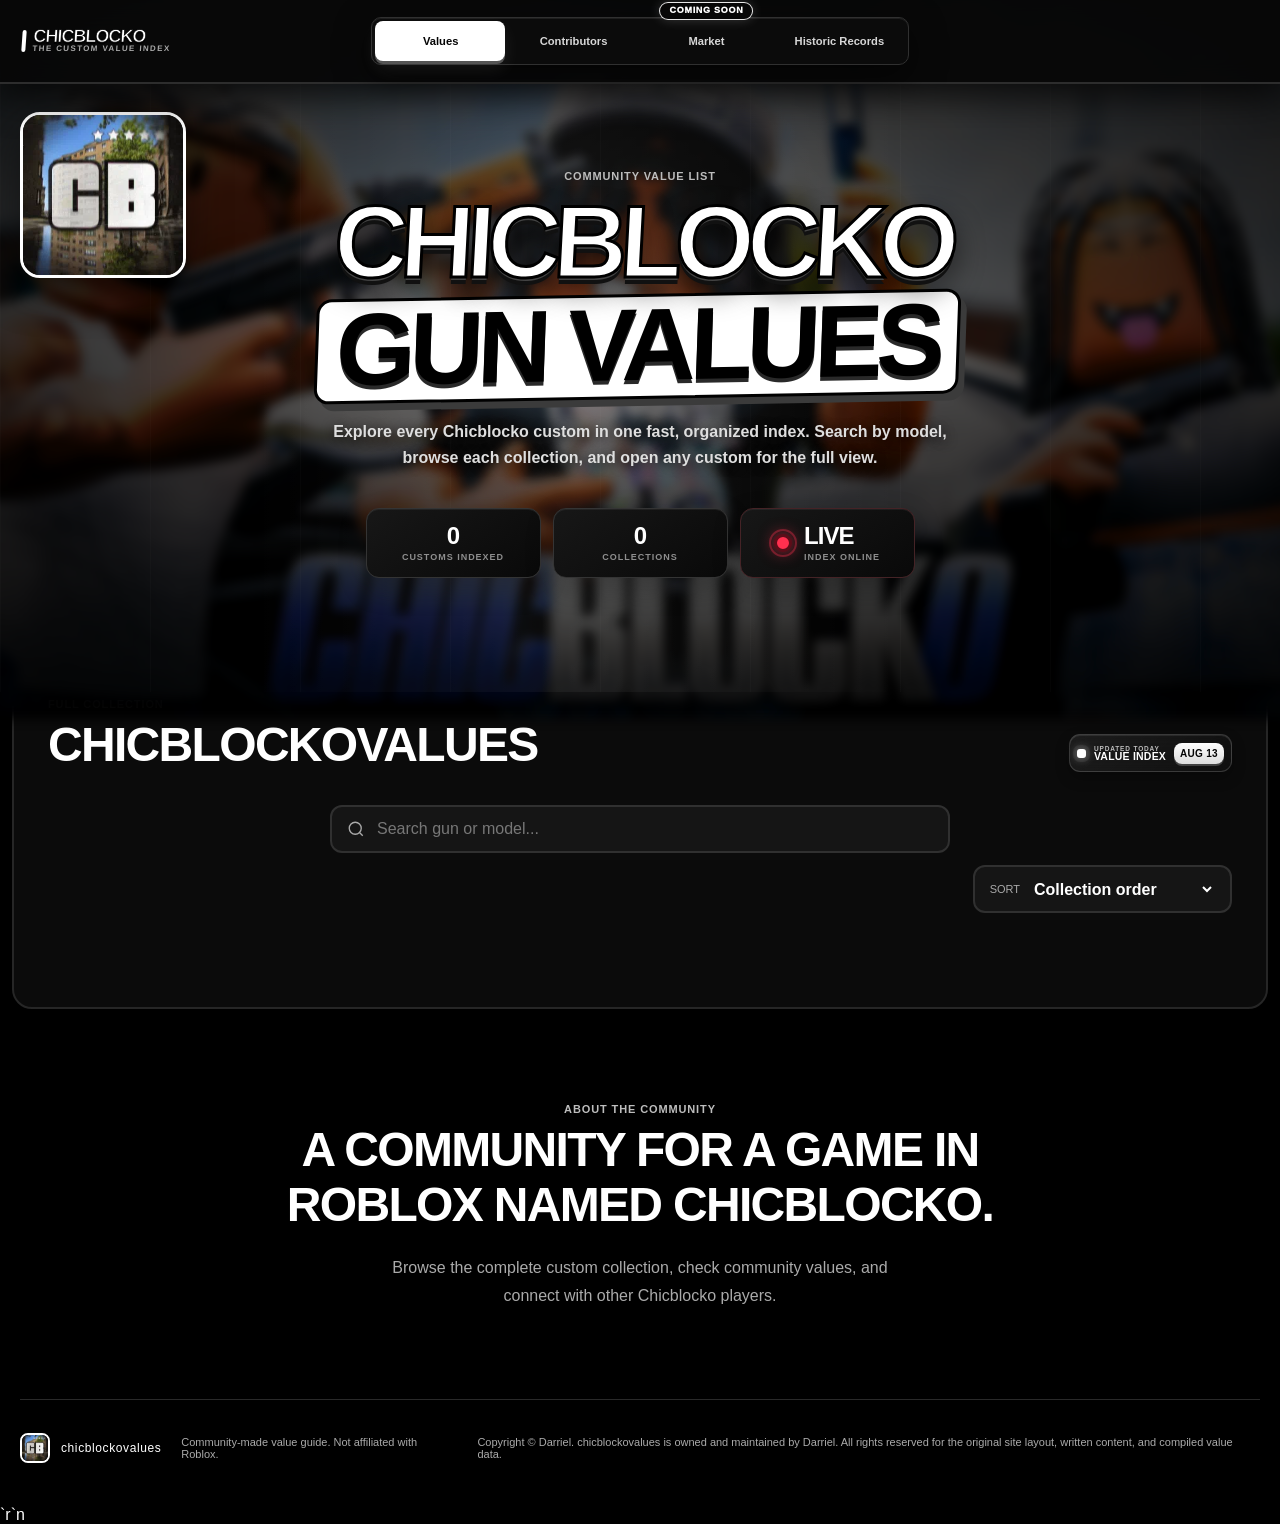
==== commit f8eb2ffd: "Fix mobile layout and record modals" ====
--- a/index.html
+++ b/index.html
@@ -3,27 +3,26 @@
 <head>
   <meta charset="UTF-8">
   <meta name="viewport" content="width=device-width, initial-scale=1.0">
-  <meta name="description" content="Search Chicblocko customs by gun model, compare estimated values, and check demand ratings from one organized value index.">
+  <meta name="description" content="chicblockovalues by bludariel. Browse Chicblocko custom guns, estimated values, demand ratings, models, categories, and historic community records.">
   <meta name="robots" content="index, follow">
   <meta name="referrer" content="no-referrer">
   <meta name="theme-color" content="#000000">
   <meta name="color-scheme" content="dark">
   <meta http-equiv="Content-Security-Policy" content="default-src 'self'; img-src 'self' data: https:; script-src 'self'; style-src 'self' 'unsafe-inline'; font-src 'self'; connect-src 'none'; object-src 'none'; frame-src 'none'; base-uri 'self'; form-action 'none'">
-  <title>Chicblocko Values | Gun Values &amp; Demand Index</title>
-  <link rel="canonical" href="https://chicblockos.github.io/chicblocko-gun-values/">
+  <title>chicblockovalues | Custom Values Index</title>
+  <link rel="canonical" href="https://chicblocko.com/">
   <link rel="icon" type="image/webp" href="assets/chicblocko-logo.webp">
   <link rel="apple-touch-icon" href="assets/chicblocko-logo.webp">
   <meta property="og:type" content="website">
-  <meta property="og:title" content="Chicblocko Values | Gun Values &amp; Demand Index">
-  <meta property="og:description" content="Search Chicblocko customs by gun model, compare estimated values, and check demand ratings from one organized value index.">
-  <meta name="twitter:title" content="Chicblocko Values | Gun Values &amp; Demand Index">
-  <meta name="twitter:description" content="Search Chicblocko customs by gun model, compare estimated values, and check demand ratings from one organized value index.">
-  <meta property="og:url" content="https://chicblockos.github.io/chicblocko-gun-values/">
-  <meta property="og:image" content="https://chicblockos.github.io/chicblocko-gun-values/assets/chicblocko-logo.webp">
-  <meta name="twitter:image" content="https://chicblockos.github.io/chicblocko-gun-values/assets/chicblocko-logo.webp">
+  <meta property="og:title" content="chicblockovalues | Custom Values Index">
+  <meta property="og:description" content="Browse Chicblocko custom guns, estimated values, demand ratings, models, categories, and historic community records.">
+  <meta name="twitter:title" content="chicblockovalues | Custom Values Index">
+  <meta name="twitter:description" content="Browse Chicblocko custom guns, estimated values, demand ratings, models, categories, and historic community records.">
+  <meta property="og:url" content="https://chicblocko.com/">
+  <meta property="og:image" content="https://chicblocko.com/assets/chicblocko-logo.webp">
   <meta name="twitter:card" content="summary">
   <link rel="preload" href="assets/chicblocko-logo.webp" as="image" type="image/webp">
-  <link rel="stylesheet" href="styles.css?v=20260812-5">
+  <link rel="stylesheet" href="styles.css?v=20260813-2">
   <link rel="stylesheet" href="navigation.css?v=20260812-1">
 </head>
 <body class="values-page">
@@ -39,6 +38,7 @@
       <span class="nav-indicator" aria-hidden="true"></span>
       <a class="active" href="./" aria-current="page">Values</a>
       <a href="contributors/">Contributors</a>
+      <a class="market-tab" href="market/">Market</a>
       <a href="historic-records/">Historic Records</a>
     </nav>
   </header>
@@ -123,8 +123,7 @@
   <button class="back-to-top" id="backToTop" type="button" aria-label="Go to the top">
     <svg viewBox="0 0 24 24" aria-hidden="true"><path d="m6 14 6-6 6 6"/></svg>
     <span>GO TO THE TOP</span>
-  </button>
-
+  </button>`r`n
   <dialog id="detailDialog" class="detail-dialog" aria-labelledby="detailName">
     <div class="detail-flip" id="detailFlip">
       <button class="detail-close" id="closeDetail" type="button" aria-label="Close custom details">&times;</button>
@@ -174,9 +173,11 @@
   </template>
 
   <script src="assets-data.js?v=20260629-2"></script>
-  <script src="app.js?v=20260812-4"></script>
+  <script src="app.js?v=20260813-2"></script>
   <script src="navigation.js?v=20260627-12"></script>
 </body>
 </html>
 
 
+
+
--- a/styles.css
+++ b/styles.css
@@ -845,6 +845,7 @@
   font-size: 12px;
   line-height: 1.14;
 }
+
 
 .model-name {
   margin: 0;
@@ -2310,7 +2311,12 @@
 
   .hero {
     width: calc(100% - 28px);
-    padding: 190px 0 65px;
+    padding: 190px 0 54px;
+  }
+
+  .hero::before,
+  .hero::after {
+    inset: -52px calc(50% - 50vw) 18px;
   }
 
   .hero-logo-link {
@@ -2349,8 +2355,26 @@
   }
 
   .catalog-shell {
+    position: relative;
+    z-index: 2;
     width: calc(100% - 16px);
-    padding: 35px 15px 50px;
+    margin-top: 18px;
+    padding: 30px 15px 50px;
+    background:
+      linear-gradient(180deg, rgba(11, 11, 11, .98), rgba(11, 11, 11, .96)),
+      var(--panel);
+    box-shadow: 0 -24px 42px rgba(0, 0, 0, .92), 0 18px 42px rgba(0, 0, 0, .45);
+  }
+
+  .catalog-topline {
+    gap: 14px;
+  }
+
+  .catalog-topline h2 {
+    font-size: clamp(28px, 9vw, 42px);
+    line-height: .95;
+    max-width: 100%;
+    overflow-wrap: anywhere;
   }
 
   .toolbar {
@@ -2757,3 +2781,4 @@
     transition-duration: .01ms !important;
   }
 }
+
--- a/navigation.css
+++ b/navigation.css
@@ -12,8 +12,8 @@
 
 .site-header > nav {
   --active-index: 0;
-  --tab-count: 3;
-  width: clamp(330px, 34vw, 430px);
+  --tab-count: 4;
+  width: clamp(430px, 42vw, 560px);
   display: grid !important;
   grid-template-columns: repeat(var(--tab-count), minmax(0, 1fr));
   align-items: center;
@@ -78,6 +78,30 @@
   color: #050505 !important;
 }
 
+.site-header > nav a.market-tab {
+  position: relative;
+}
+
+.site-header > nav a.market-tab::before {
+  content: "COMING SOON";
+  position: absolute;
+  left: 50%;
+  bottom: calc(100% + 2px);
+  transform: translateX(-50%);
+  padding: 3px 9px 4px;
+  border: 1px solid rgba(255, 255, 255, 0.9);
+  border-radius: 999px;
+  background: #070707;
+  color: #fff;
+  font-size: 9px;
+  font-weight: 1000;
+  letter-spacing: 0.08em;
+  line-height: 1;
+  box-shadow: 0 0 12px rgba(255, 255, 255, 0.18);
+  pointer-events: none;
+  white-space: nowrap;
+}
+
 body::after {
   content: "";
   position: fixed;
@@ -136,7 +160,7 @@
   .site-header > nav {
     grid-column: 1 / -1;
     grid-row: 2;
-    width: min(100%, 430px);
+    width: min(100%, 560px);
   }
 }
 
@@ -146,7 +170,7 @@
   }
 
   .site-header > nav {
-    width: min(100%, 420px);
+    width: min(100%, 520px);
     margin: 0 auto;
   }
 }
@@ -158,7 +182,11 @@
 
   .site-header > nav a {
     padding-inline: 4px !important;
-    font-size: 0.56rem !important;
+    font-size: 0.5rem !important;
+  }
+
+  .site-header > nav a.market-tab::before {
+    display: none;
   }
 }
 
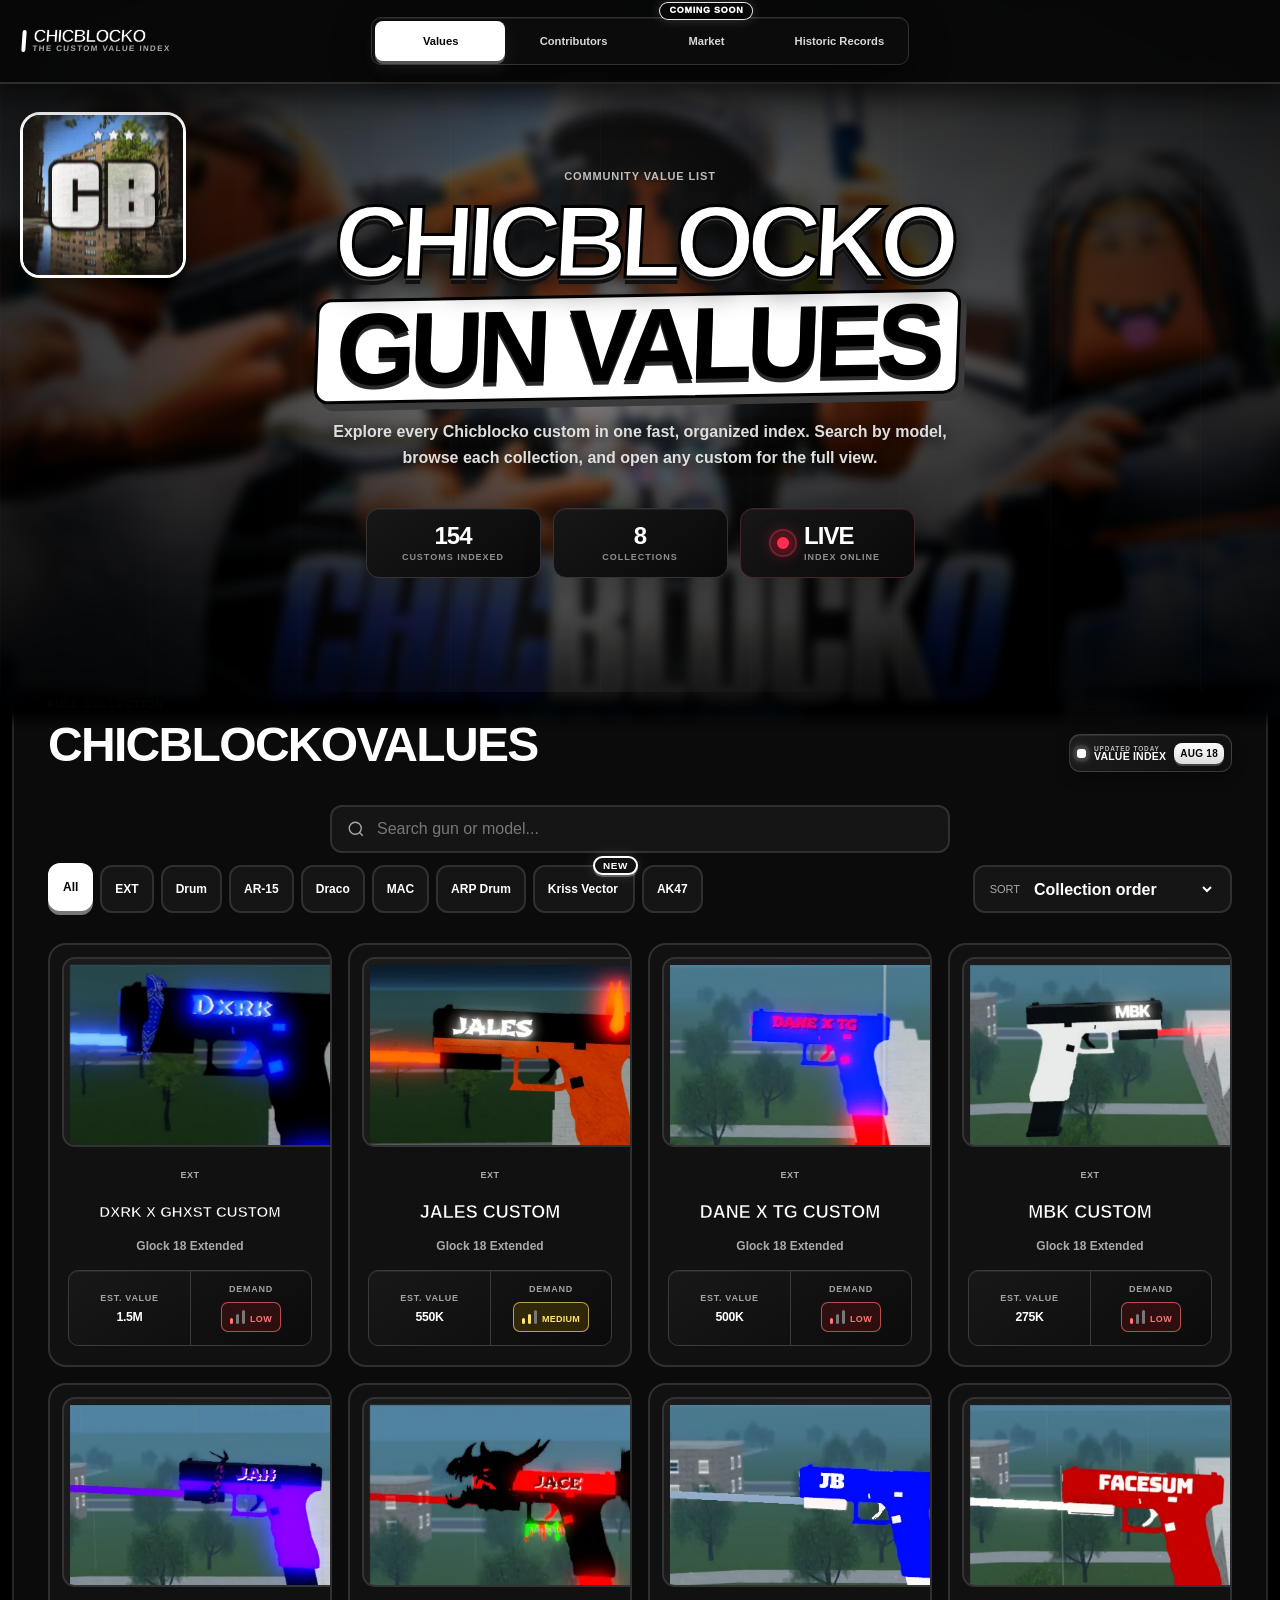
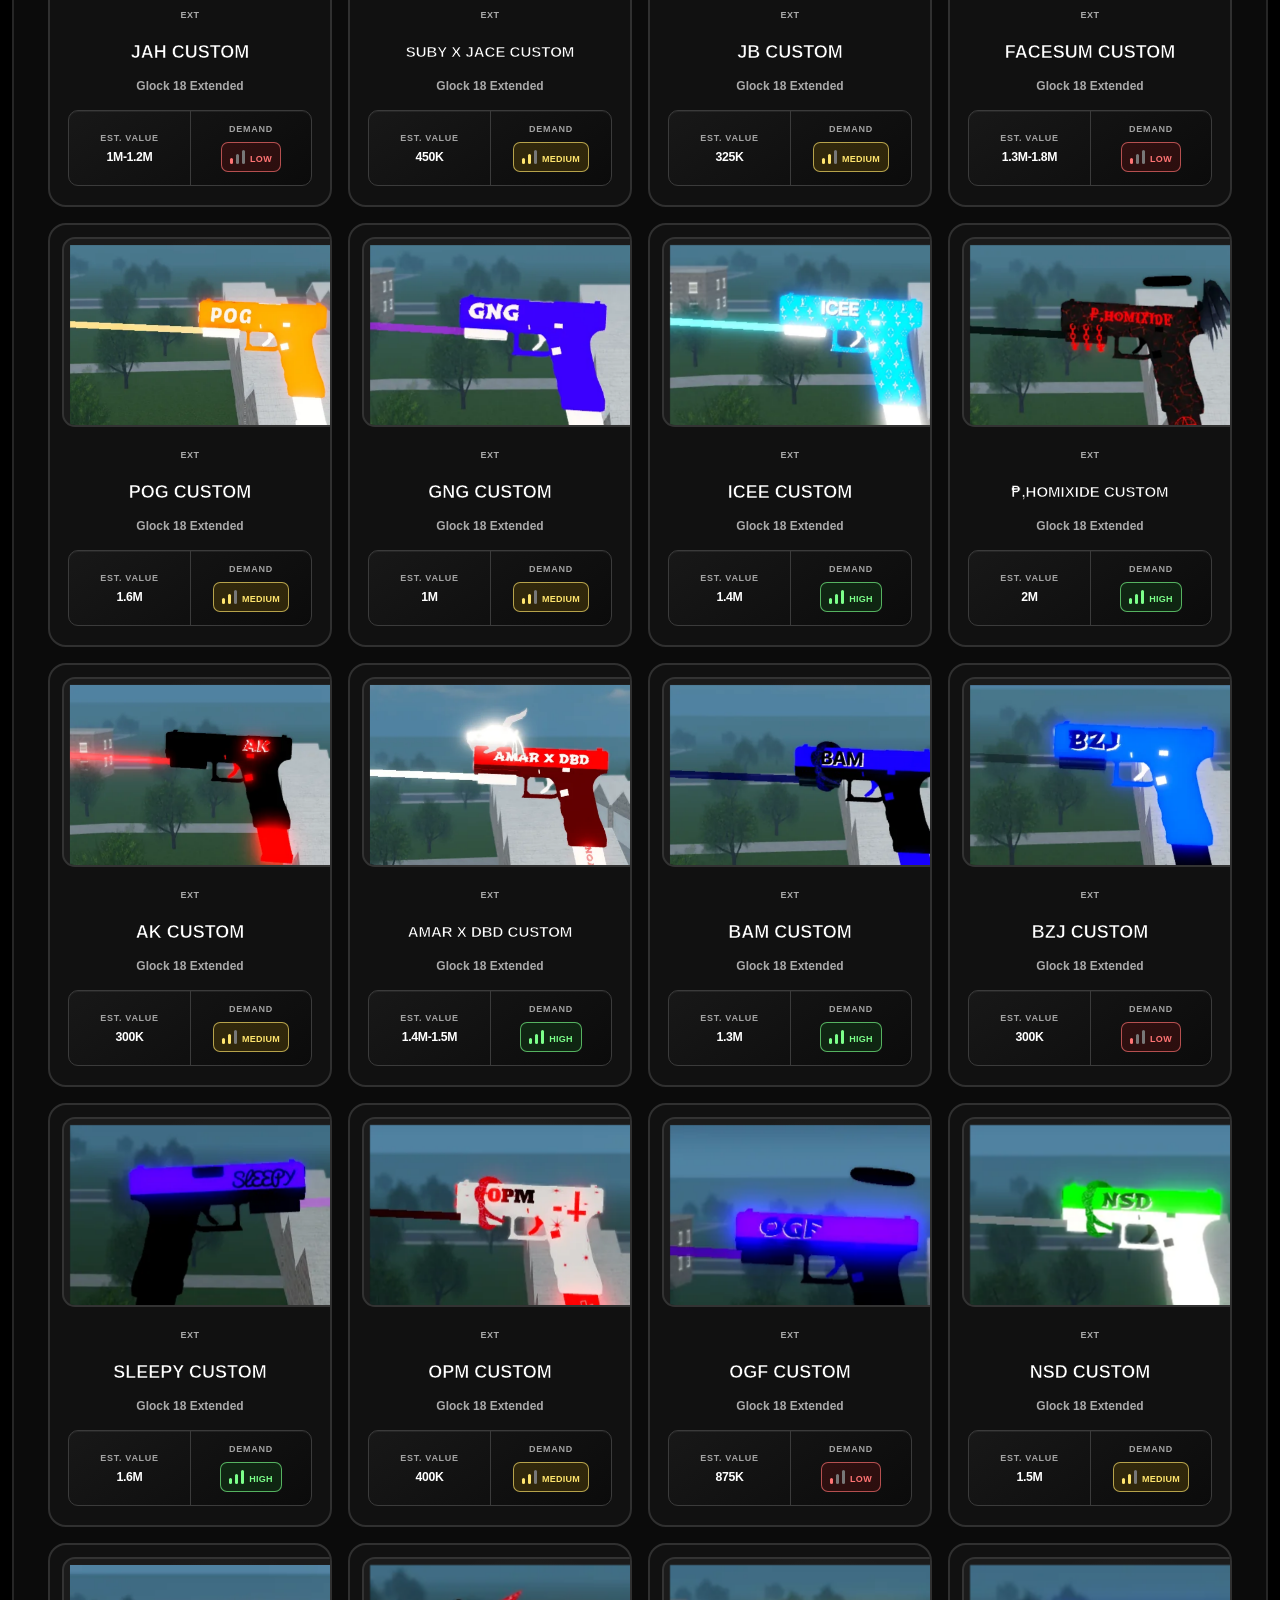
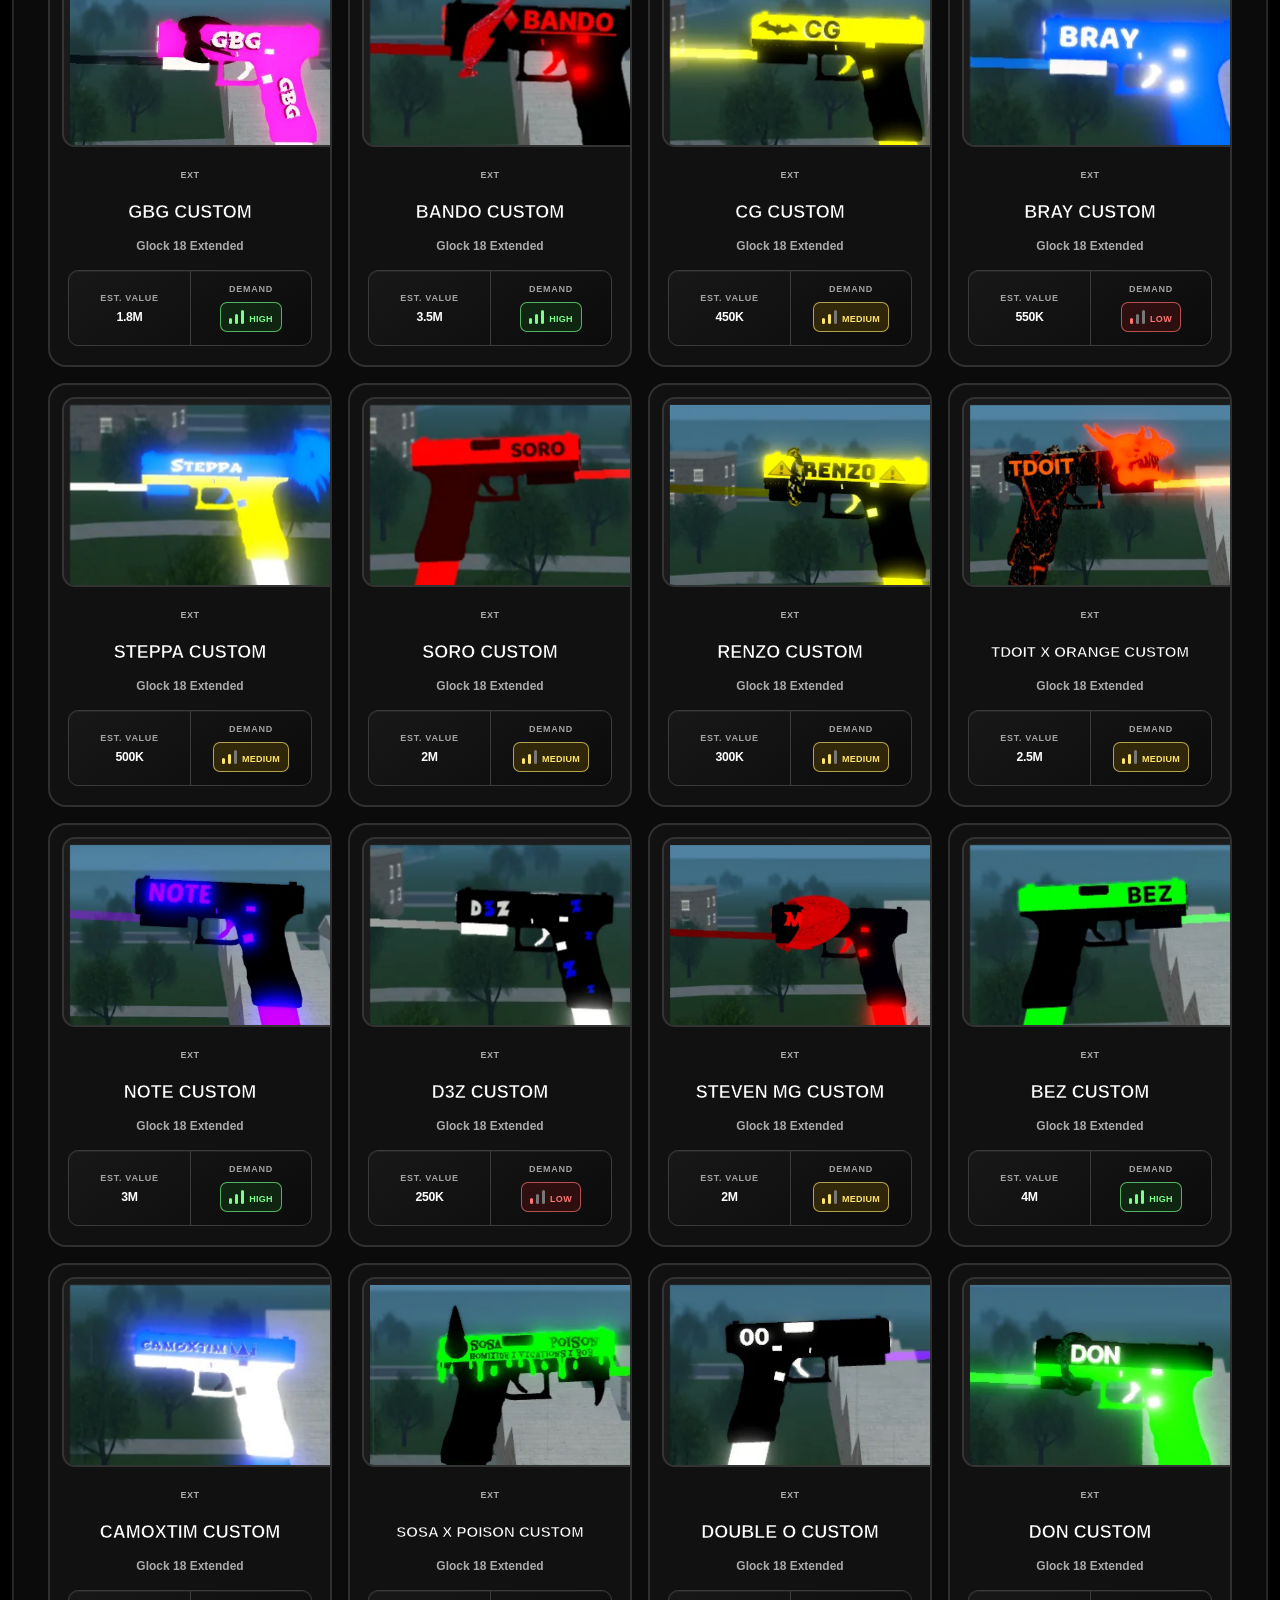
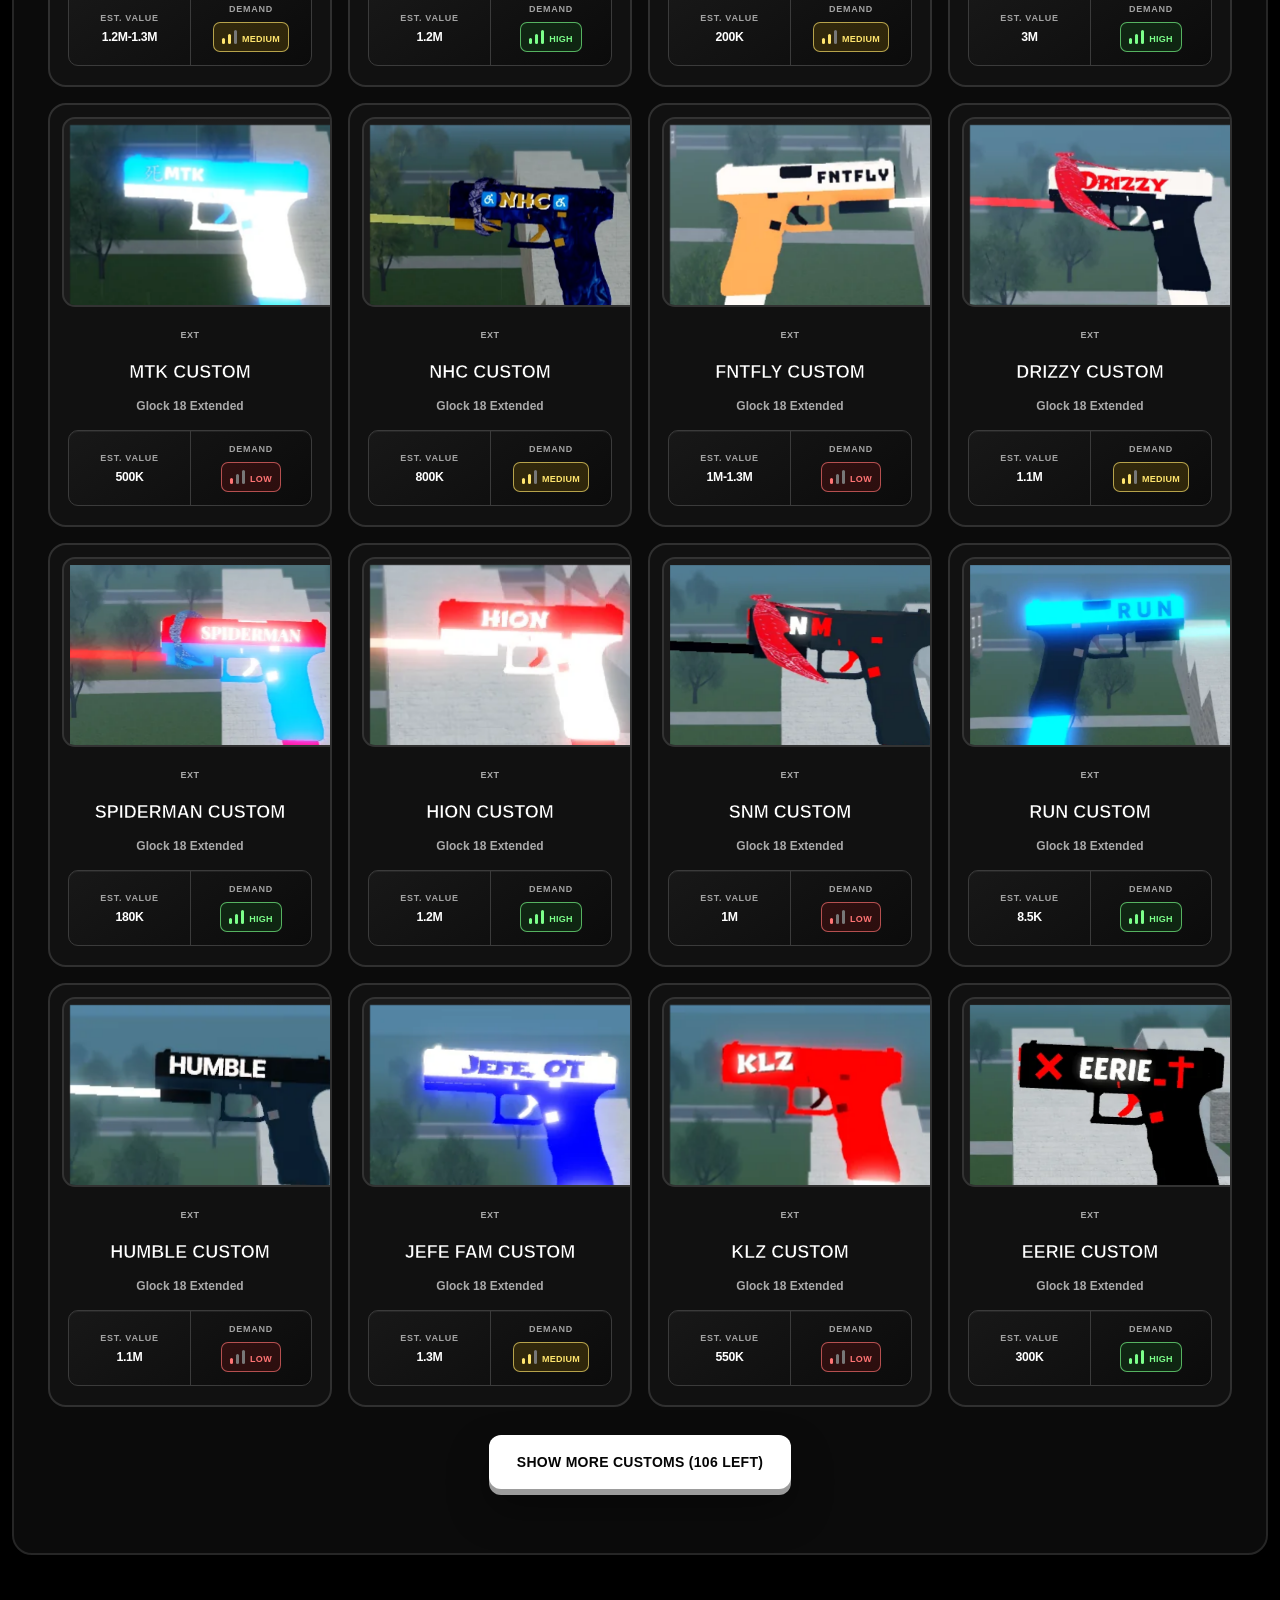
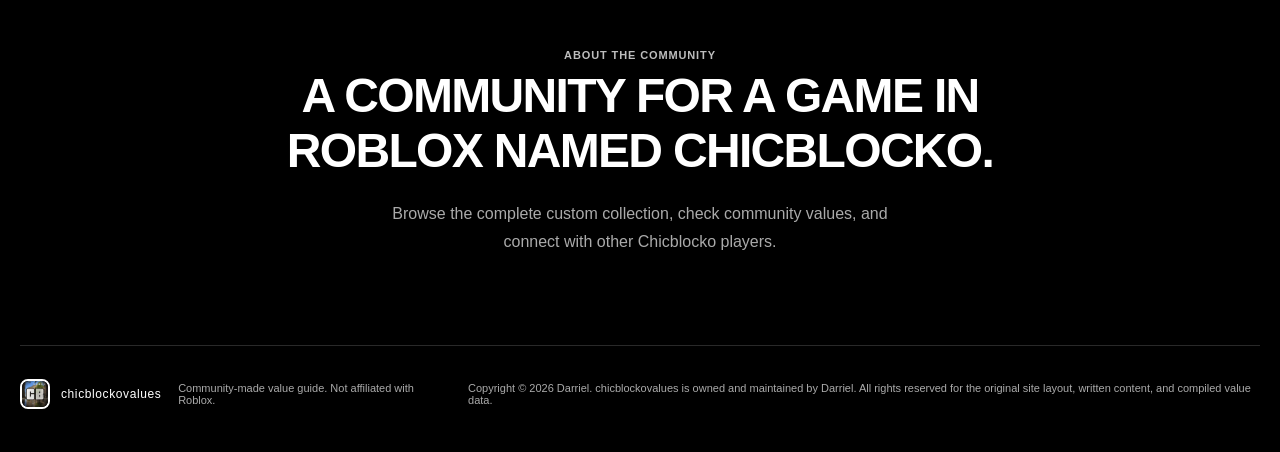
==== commit 274e829a: "Fix mobile catalog crash" ====
--- a/index.html
+++ b/index.html
@@ -22,7 +22,7 @@
   <meta property="og:image" content="https://chicblocko.com/assets/chicblocko-logo.webp">
   <meta name="twitter:card" content="summary">
   <link rel="preload" href="assets/chicblocko-logo.webp" as="image" type="image/webp">
-  <link rel="stylesheet" href="styles.css?v=20260813-2">
+  <link rel="stylesheet" href="styles.css?v=20260820-1">
   <link rel="stylesheet" href="navigation.css?v=20260812-1">
 </head>
 <body class="values-page">
@@ -100,6 +100,9 @@
 
       <p class="results-status visually-hidden" id="resultsStatus" aria-live="polite"></p>
       <div class="card-grid" id="cardGrid" aria-busy="true"></div>
+      <div class="load-more-wrap" id="loadMoreWrap" hidden>
+        <button class="load-more-button" id="loadMoreButton" type="button">Show more customs</button>
+      </div>
       <div class="empty-state" id="emptyState" hidden>
         <span>NO MATCH</span>
         <h3>Nothing in the vault.</h3>
@@ -123,7 +126,8 @@
   <button class="back-to-top" id="backToTop" type="button" aria-label="Go to the top">
     <svg viewBox="0 0 24 24" aria-hidden="true"><path d="m6 14 6-6 6 6"/></svg>
     <span>GO TO THE TOP</span>
-  </button>`r`n
+  </button>
+
   <dialog id="detailDialog" class="detail-dialog" aria-labelledby="detailName">
     <div class="detail-flip" id="detailFlip">
       <button class="detail-close" id="closeDetail" type="button" aria-label="Close custom details">&times;</button>
@@ -173,7 +177,7 @@
   </template>
 
   <script src="assets-data.js?v=20260629-2"></script>
-  <script src="app.js?v=20260813-2"></script>
+  <script src="app.js?v=20260820-1"></script>
   <script src="navigation.js?v=20260627-12"></script>
 </body>
 </html>
--- a/styles.css
+++ b/styles.css
@@ -774,11 +774,16 @@
 }
 
 .card-image {
-  height: 210px;
+  aspect-ratio: 735 / 430;
+  min-height: 190px;
   position: relative;
   overflow: hidden;
   margin: 12px 12px 0;
-  background: #1b1b1b;
+  display: grid;
+  place-items: center;
+  background:
+    radial-gradient(circle at 50% 50%, rgba(255,255,255,.055), transparent 58%),
+    #1b1b1b;
   border: 2px solid #333;
   border-radius: 13px;
   transition: border-color .2s;
@@ -789,8 +794,10 @@
   height: 100%;
   padding: 6px;
   object-fit: contain;
-  transform: scale(var(--image-zoom, 1));
+  object-position: center;
+  transform: translateZ(0) scale(var(--image-zoom, 1));
   backface-visibility: hidden;
+  will-change: transform;
 }
 
 .image-error .card-image::after,
@@ -966,6 +973,41 @@
 
 .card-grid.cards-enter .gun-card:hover {
   animation: none;
+}
+
+.load-more-wrap {
+  display: flex;
+  justify-content: center;
+  margin-top: 28px;
+}
+
+.load-more-wrap[hidden] {
+  display: none;
+}
+
+.load-more-button {
+  min-height: 54px;
+  padding: 0 28px;
+  color: #050505;
+  background: #fff;
+  border: 0;
+  border-radius: 12px;
+  box-shadow: 0 6px 0 #9c9c9c, 0 20px 40px rgba(0, 0, 0, .35);
+  cursor: pointer;
+  font: 900 14px var(--display);
+  letter-spacing: .02em;
+  text-transform: uppercase;
+  transition: transform .18s ease, box-shadow .18s ease;
+}
+
+.load-more-button:hover {
+  transform: translateY(-3px);
+  box-shadow: 0 9px 0 #9c9c9c, 0 26px 46px rgba(0, 0, 0, .42);
+}
+
+.load-more-button:active {
+  transform: translateY(2px);
+  box-shadow: 0 3px 0 #9c9c9c, 0 16px 32px rgba(0, 0, 0, .35);
 }
 
 .empty-state {
@@ -2061,12 +2103,14 @@
 
 .detail-image {
   position: relative;
-  min-height: 510px;
+  min-height: 480px;
   display: grid;
   place-items: center;
   padding: 22px;
   overflow: hidden;
-  background: #1b1b1b;
+  background:
+    radial-gradient(circle at 50% 50%, rgba(255,255,255,.055), transparent 62%),
+    #1b1b1b;
   border-right: 2px solid #333;
 }
 
@@ -2075,7 +2119,9 @@
   height: 100%;
   max-height: 590px;
   object-fit: contain;
-  transform: scale(var(--image-zoom, 1));
+  object-position: center;
+  transform: translateZ(0) scale(var(--image-zoom, 1));
+  backface-visibility: hidden;
 }
 
 .detail-content {
@@ -2299,6 +2345,20 @@
 }
 
 @media (max-width: 760px) {
+  /* Safari/iOS is sensitive to large blurred composited layers on long pages. */
+  .site-header {
+    -webkit-backdrop-filter: none;
+    backdrop-filter: none;
+  }
+
+  .hero::before {
+    filter: none;
+    transform: none;
+    background:
+      linear-gradient(90deg, rgba(0, 0, 0, .84), rgba(0, 0, 0, .48) 45%, rgba(0, 0, 0, .84)),
+      url("assets/chicblocko-hero-bg.webp") center / cover no-repeat;
+  }
+
   .site-header {
     padding-inline: 14px;
   }
@@ -2402,8 +2462,23 @@
     gap: 10px;
   }
 
+  .gun-card {
+    content-visibility: auto;
+    contain-intrinsic-size: 360px;
+    box-shadow: none;
+  }
+
+  .card-grid.cards-enter .gun-card {
+    animation: none;
+  }
+
+  .card-image img {
+    transform: scale(var(--image-zoom, 1));
+    will-change: auto;
+  }
+
   .card-image {
-    height: 155px;
+    min-height: 150px;
   }
 
   .card-body {
@@ -2429,8 +2504,8 @@
   }
 
   .detail-image {
-    min-height: 300px;
-    height: 44vh;
+    min-height: 255px;
+    height: min(44vh, 340px);
     border-right: 0;
     border-bottom: 2px solid #333;
   }
@@ -2453,6 +2528,14 @@
 
   .detail-content button {
     margin-top: 6px;
+  }
+
+  .load-more-wrap {
+    margin-top: 20px;
+  }
+
+  .load-more-button {
+    width: min(100%, 320px);
   }
 
   footer {
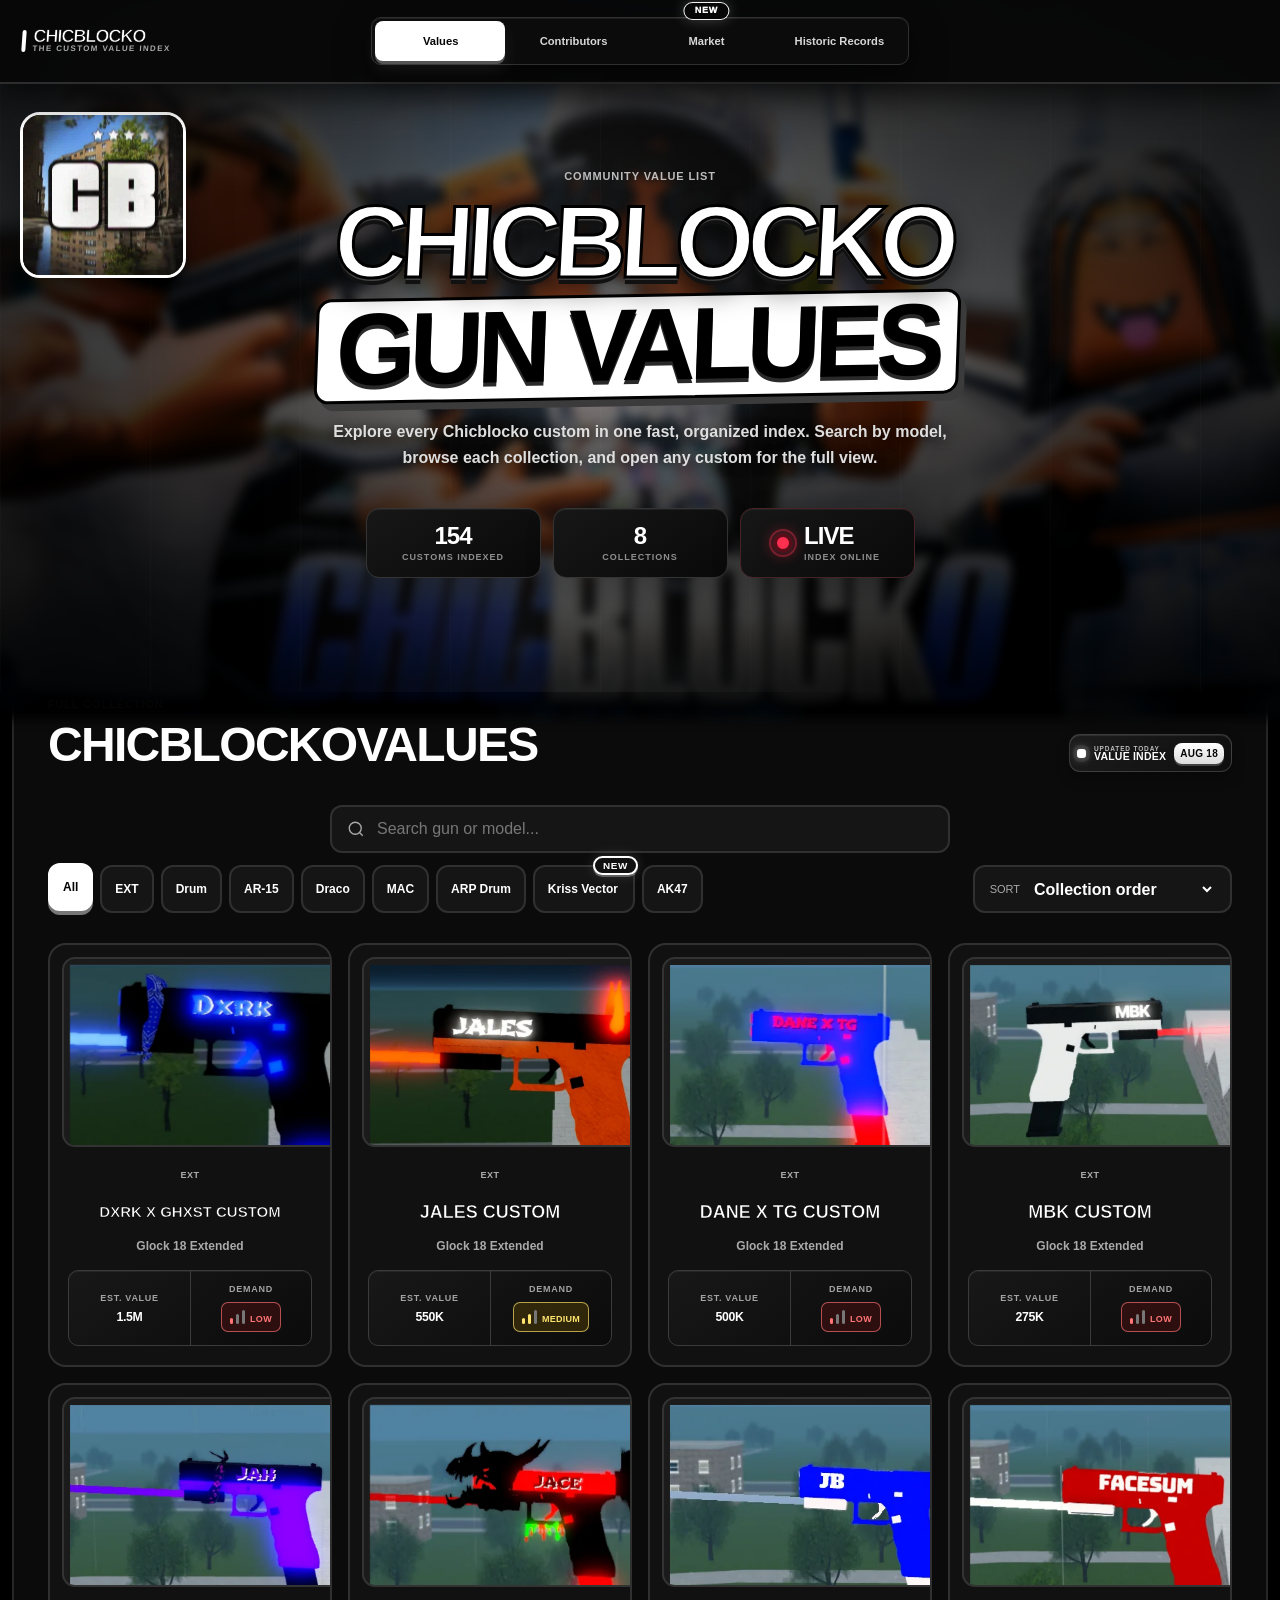
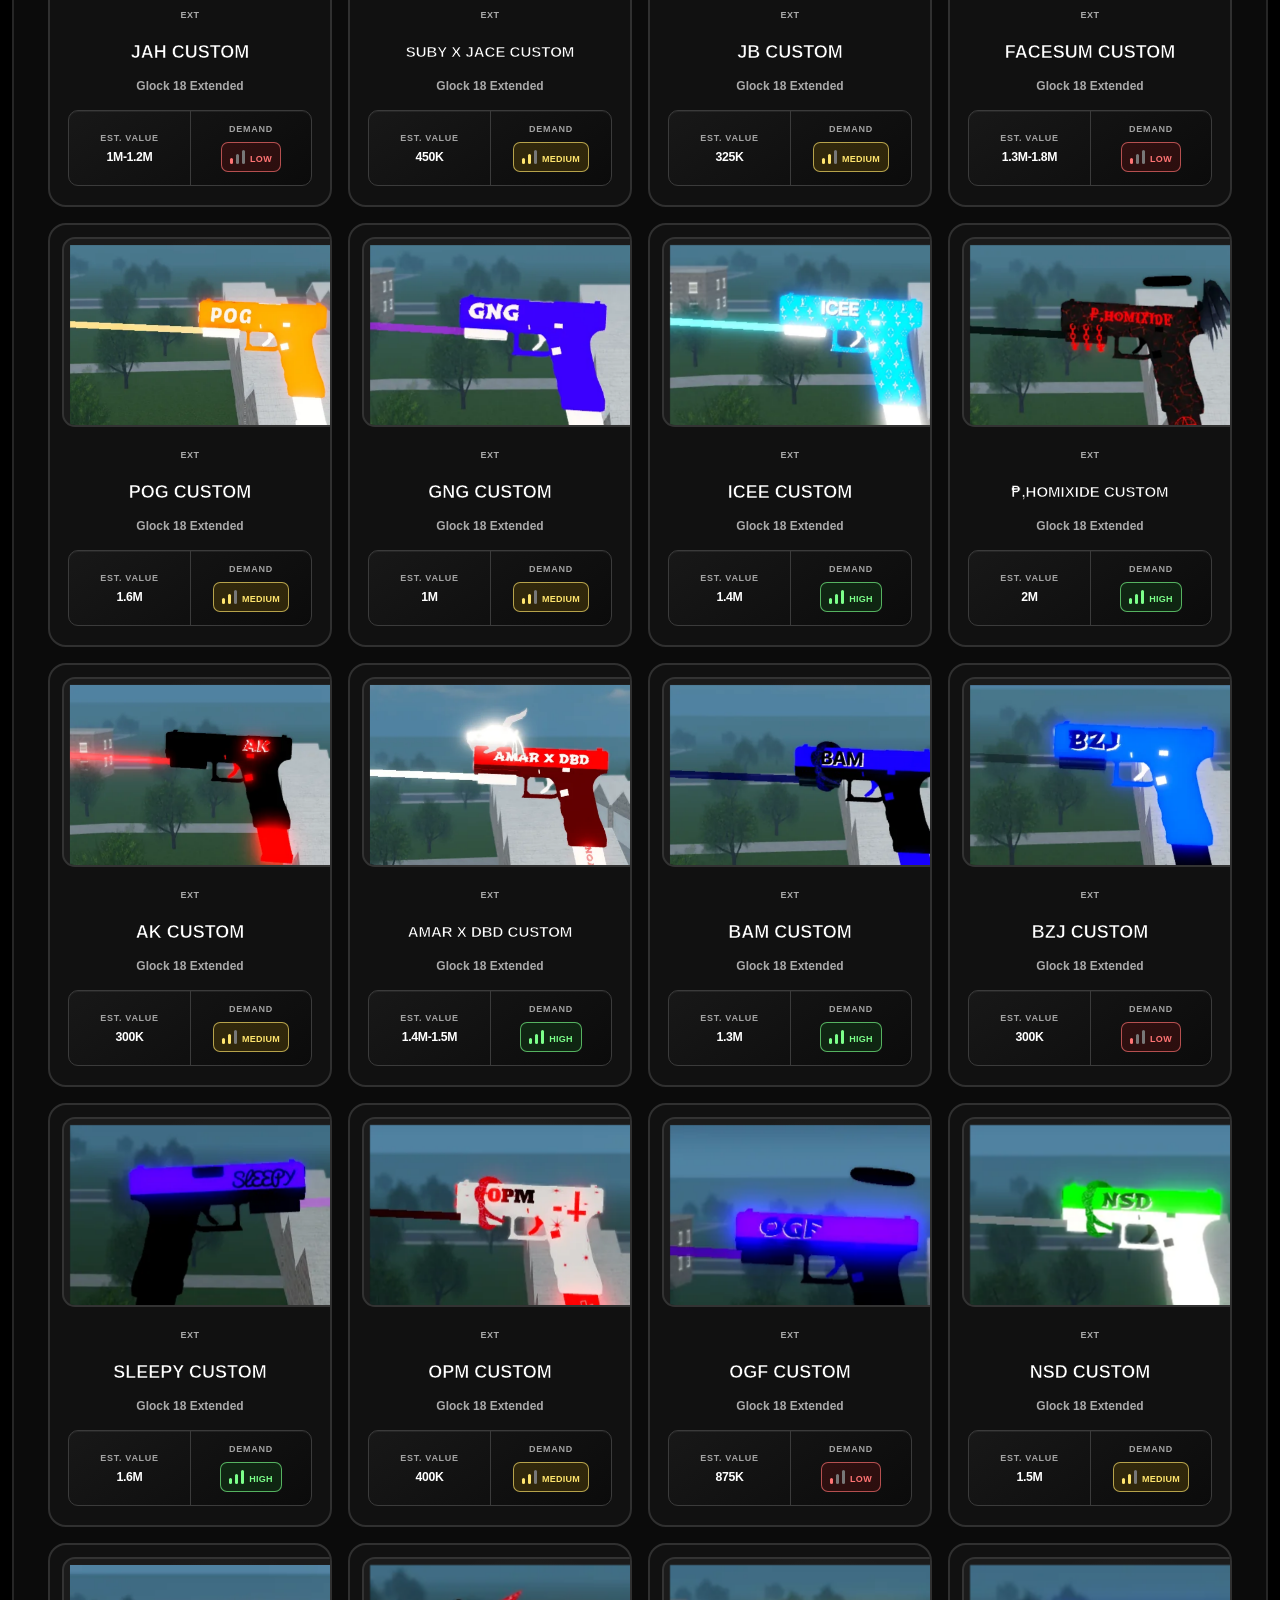
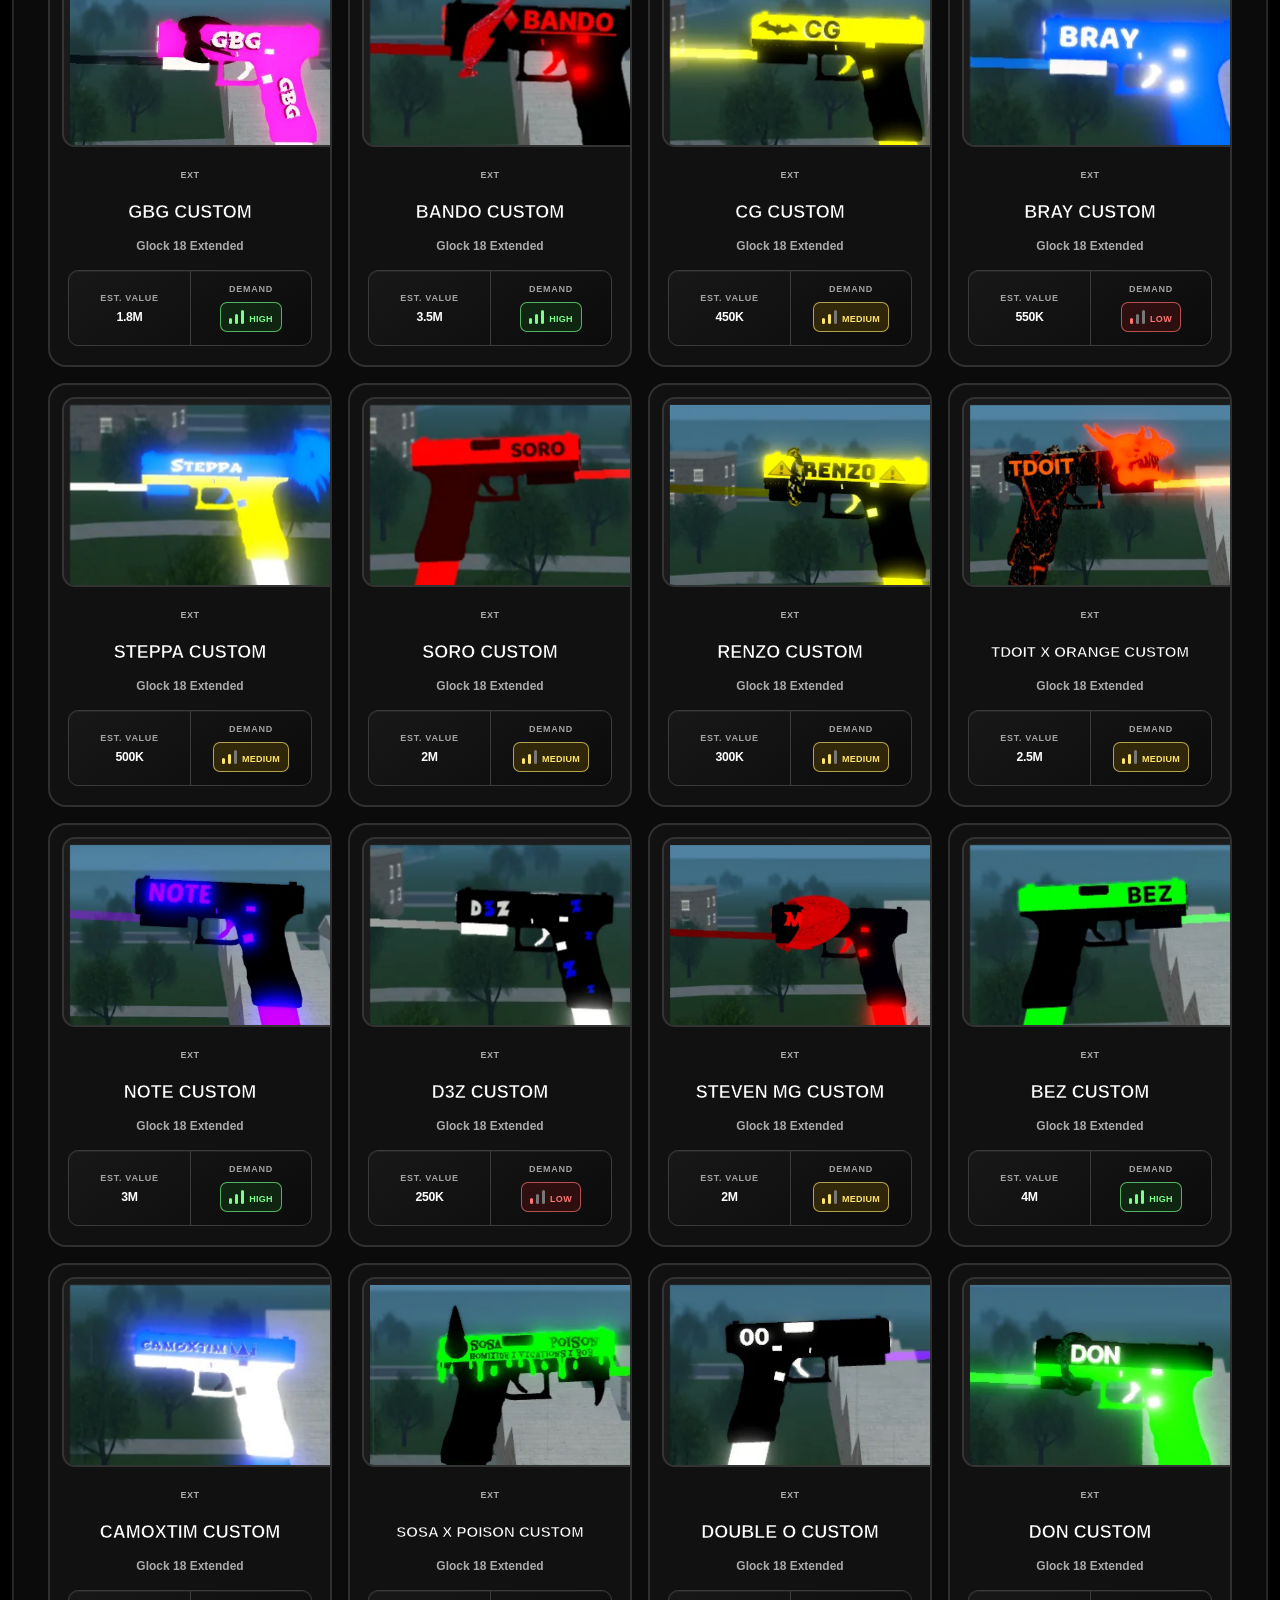
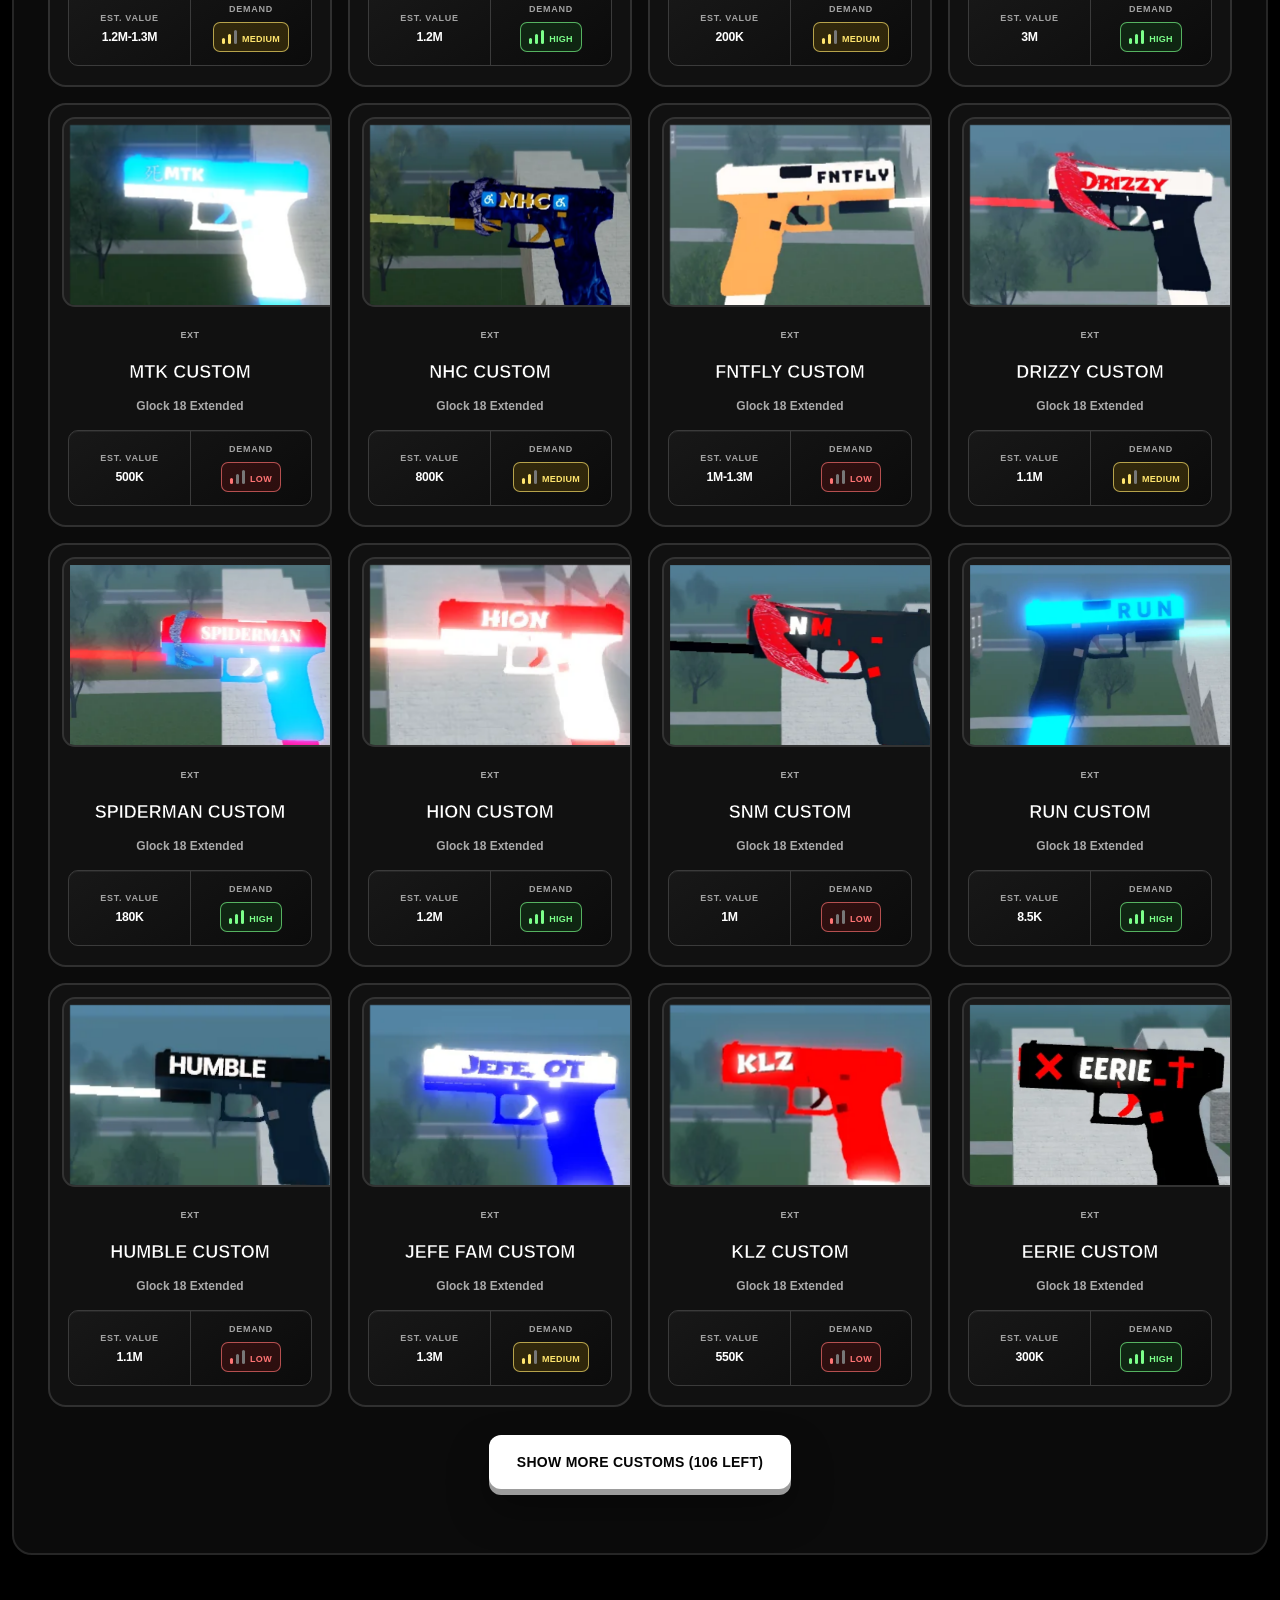
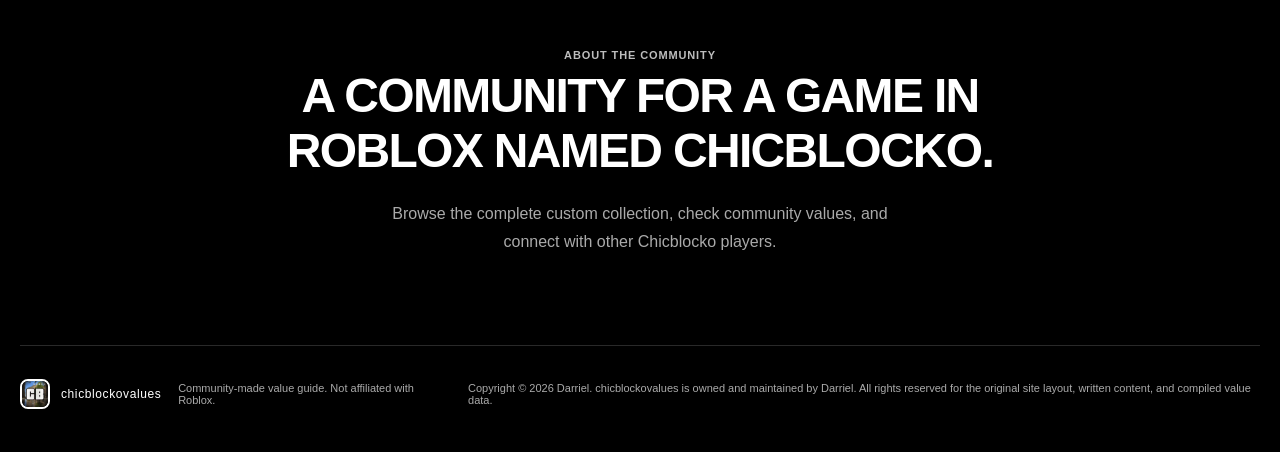
==== commit 81fe2204: "Add new market nav badge" ====
--- a/index.html
+++ b/index.html
@@ -23,7 +23,7 @@
   <meta name="twitter:card" content="summary">
   <link rel="preload" href="assets/chicblocko-logo.webp" as="image" type="image/webp">
   <link rel="stylesheet" href="styles.css?v=20260820-1">
-  <link rel="stylesheet" href="navigation.css?v=20260812-1">
+  <link rel="stylesheet" href="navigation.css?v=20260822-1">
 </head>
 <body class="values-page">
   <a class="skip-link" href="#catalog">Skip to gun values</a>
--- a/navigation.css
+++ b/navigation.css
@@ -83,13 +83,13 @@
 }
 
 .site-header > nav a.market-tab::before {
-  content: "COMING SOON";
+  content: "NEW";
   position: absolute;
   left: 50%;
   bottom: calc(100% + 2px);
   transform: translateX(-50%);
-  padding: 3px 9px 4px;
-  border: 1px solid rgba(255, 255, 255, 0.9);
+  padding: 3px 10px 4px;
+  border: 1px solid rgba(255, 255, 255, 0.95);
   border-radius: 999px;
   background: #070707;
   color: #fff;
@@ -97,7 +97,7 @@
   font-weight: 1000;
   letter-spacing: 0.08em;
   line-height: 1;
-  box-shadow: 0 0 12px rgba(255, 255, 255, 0.18);
+  box-shadow: 0 0 14px rgba(255, 255, 255, 0.22);
   pointer-events: none;
   white-space: nowrap;
 }
@@ -186,8 +186,11 @@
   }
 
   .site-header > nav a.market-tab::before {
-    display: none;
-  }
+    bottom: calc(100% + 1px);
+    padding: 2px 8px 3px;
+    font-size: 8px;
+  }
+
 }
 
 @media (prefers-reduced-motion: reduce) {
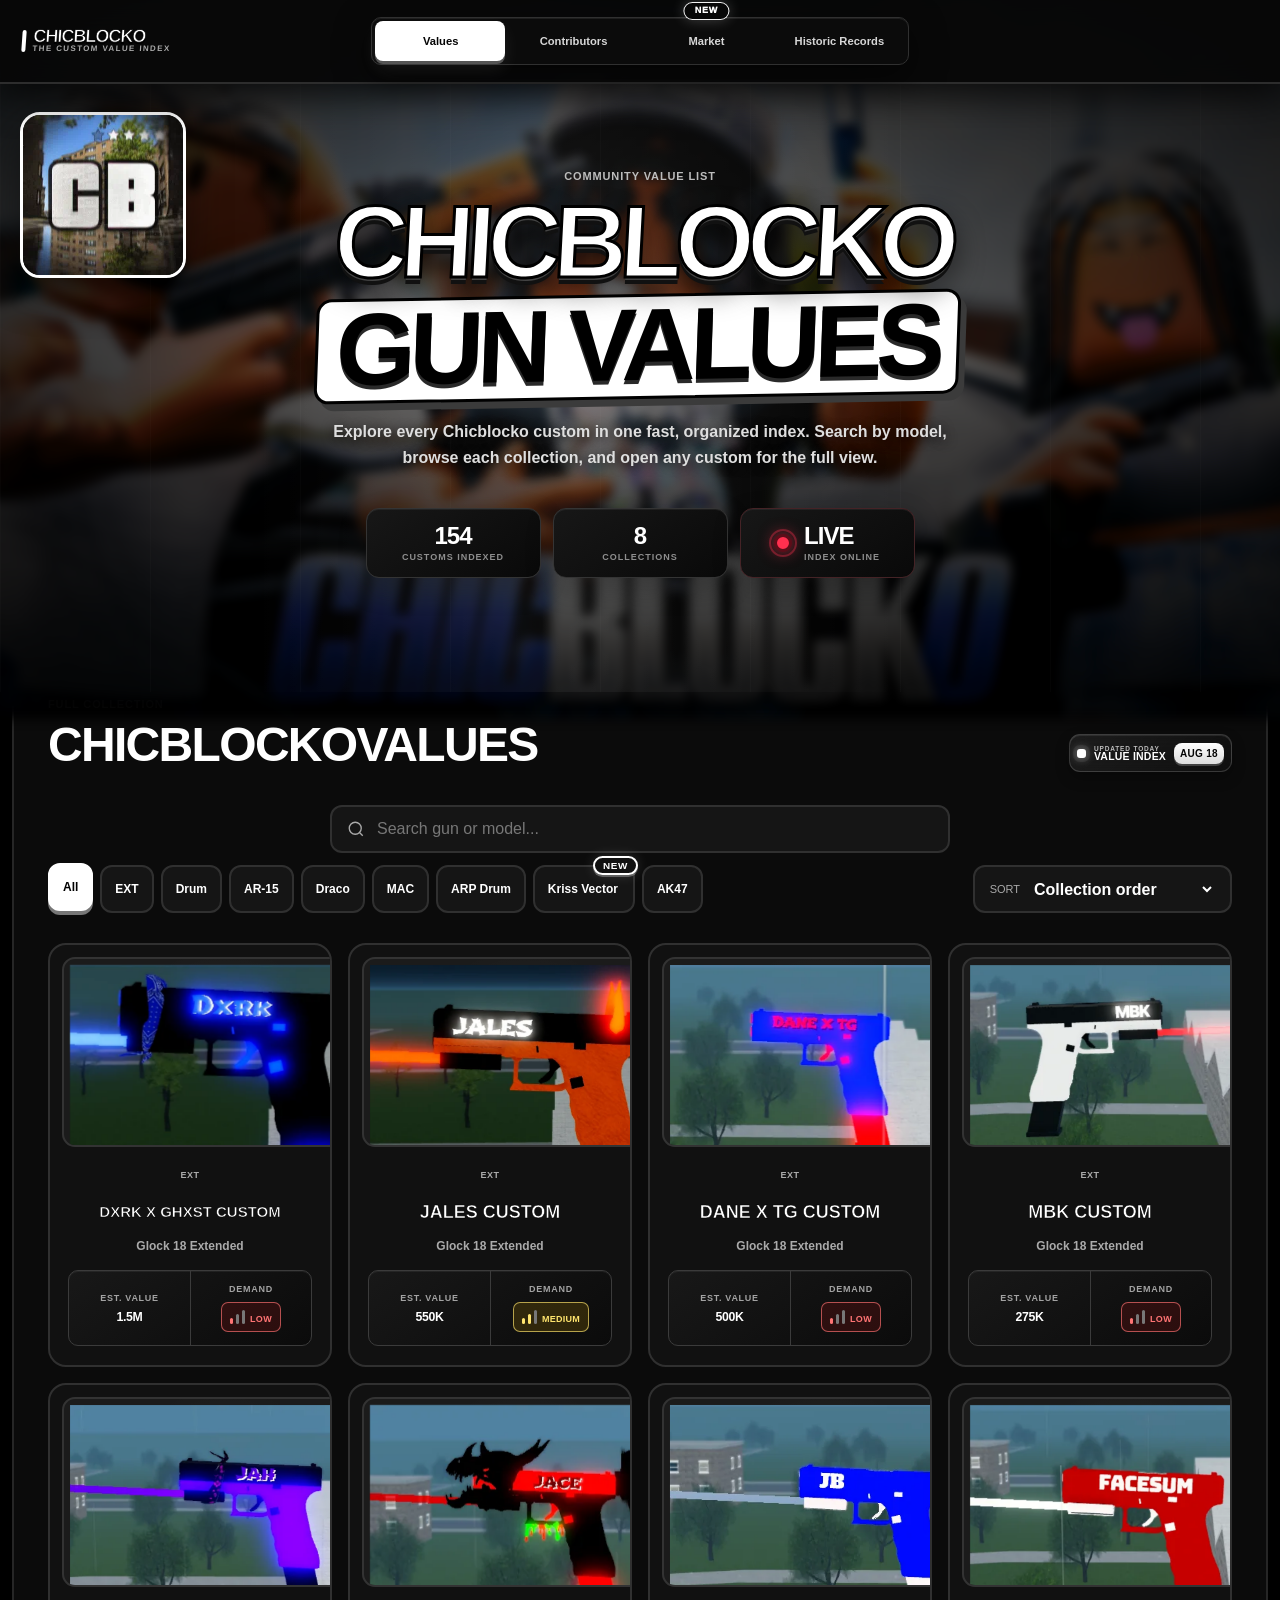
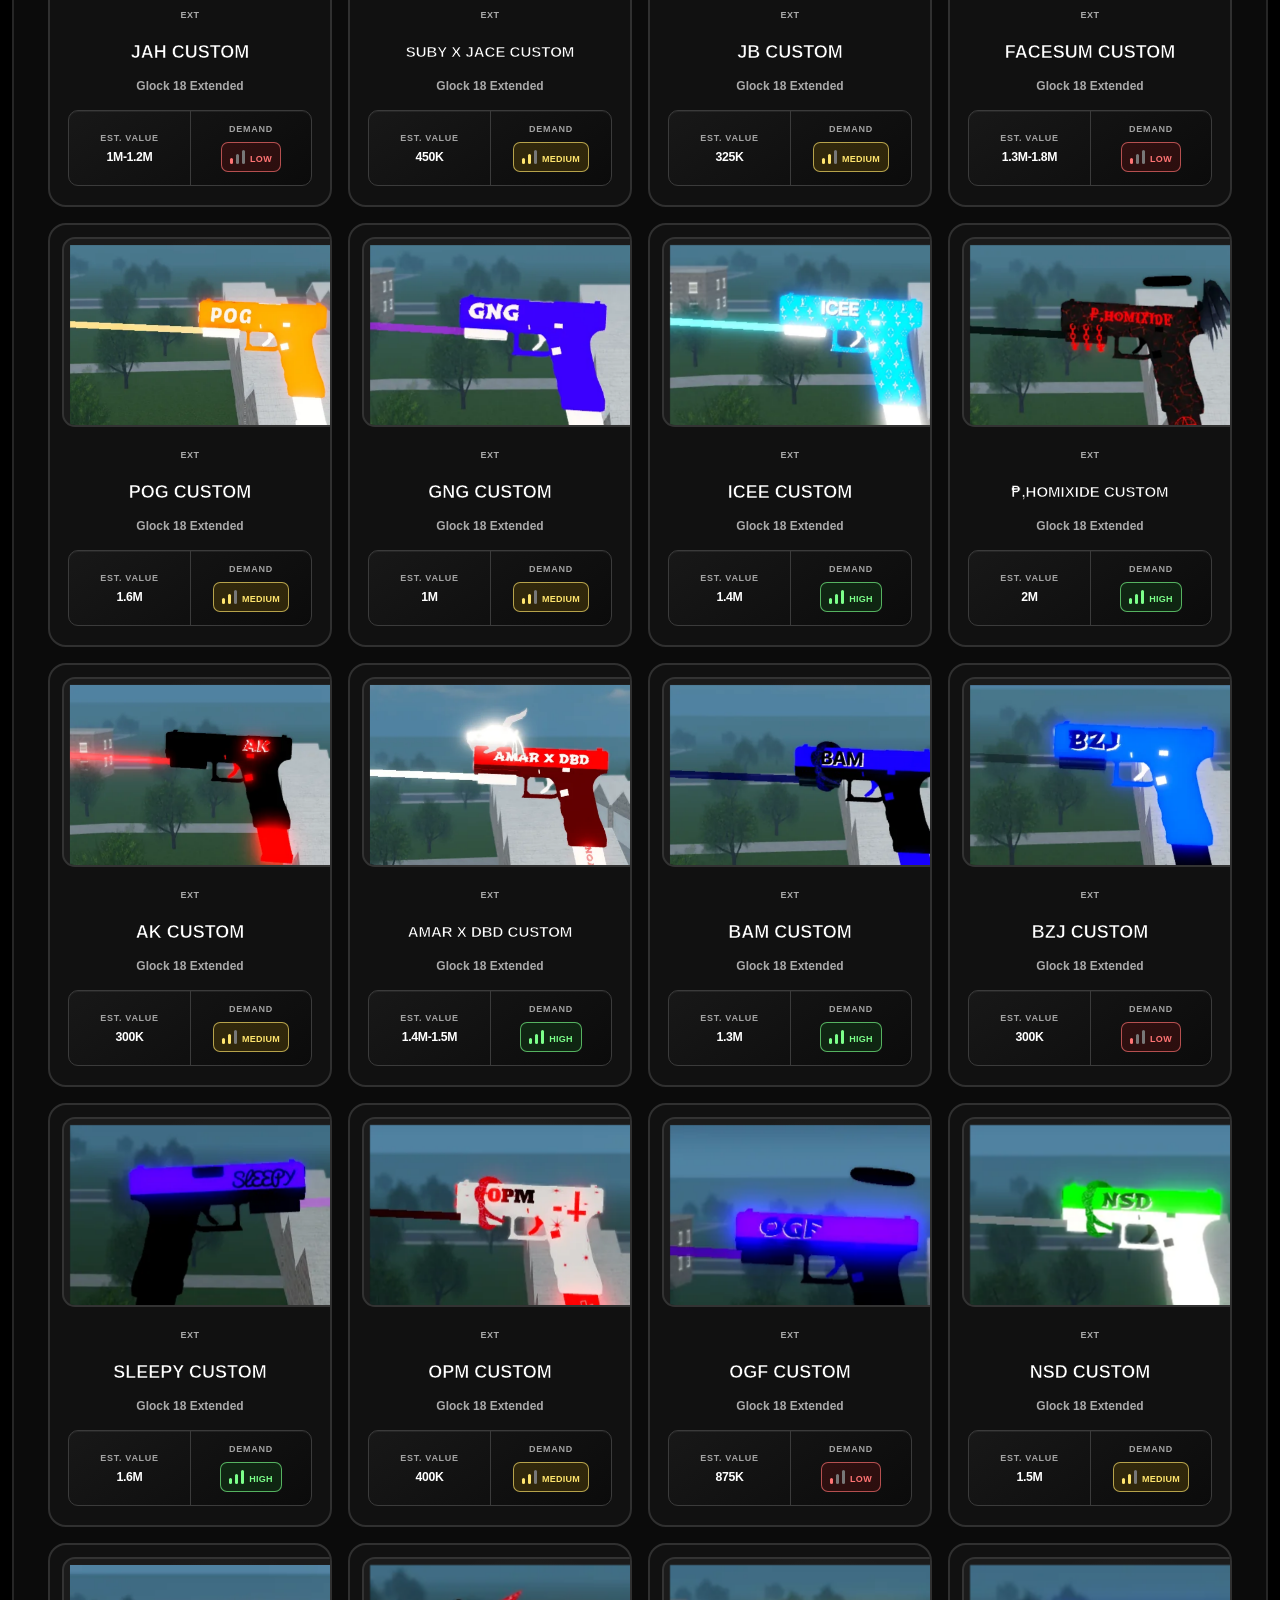
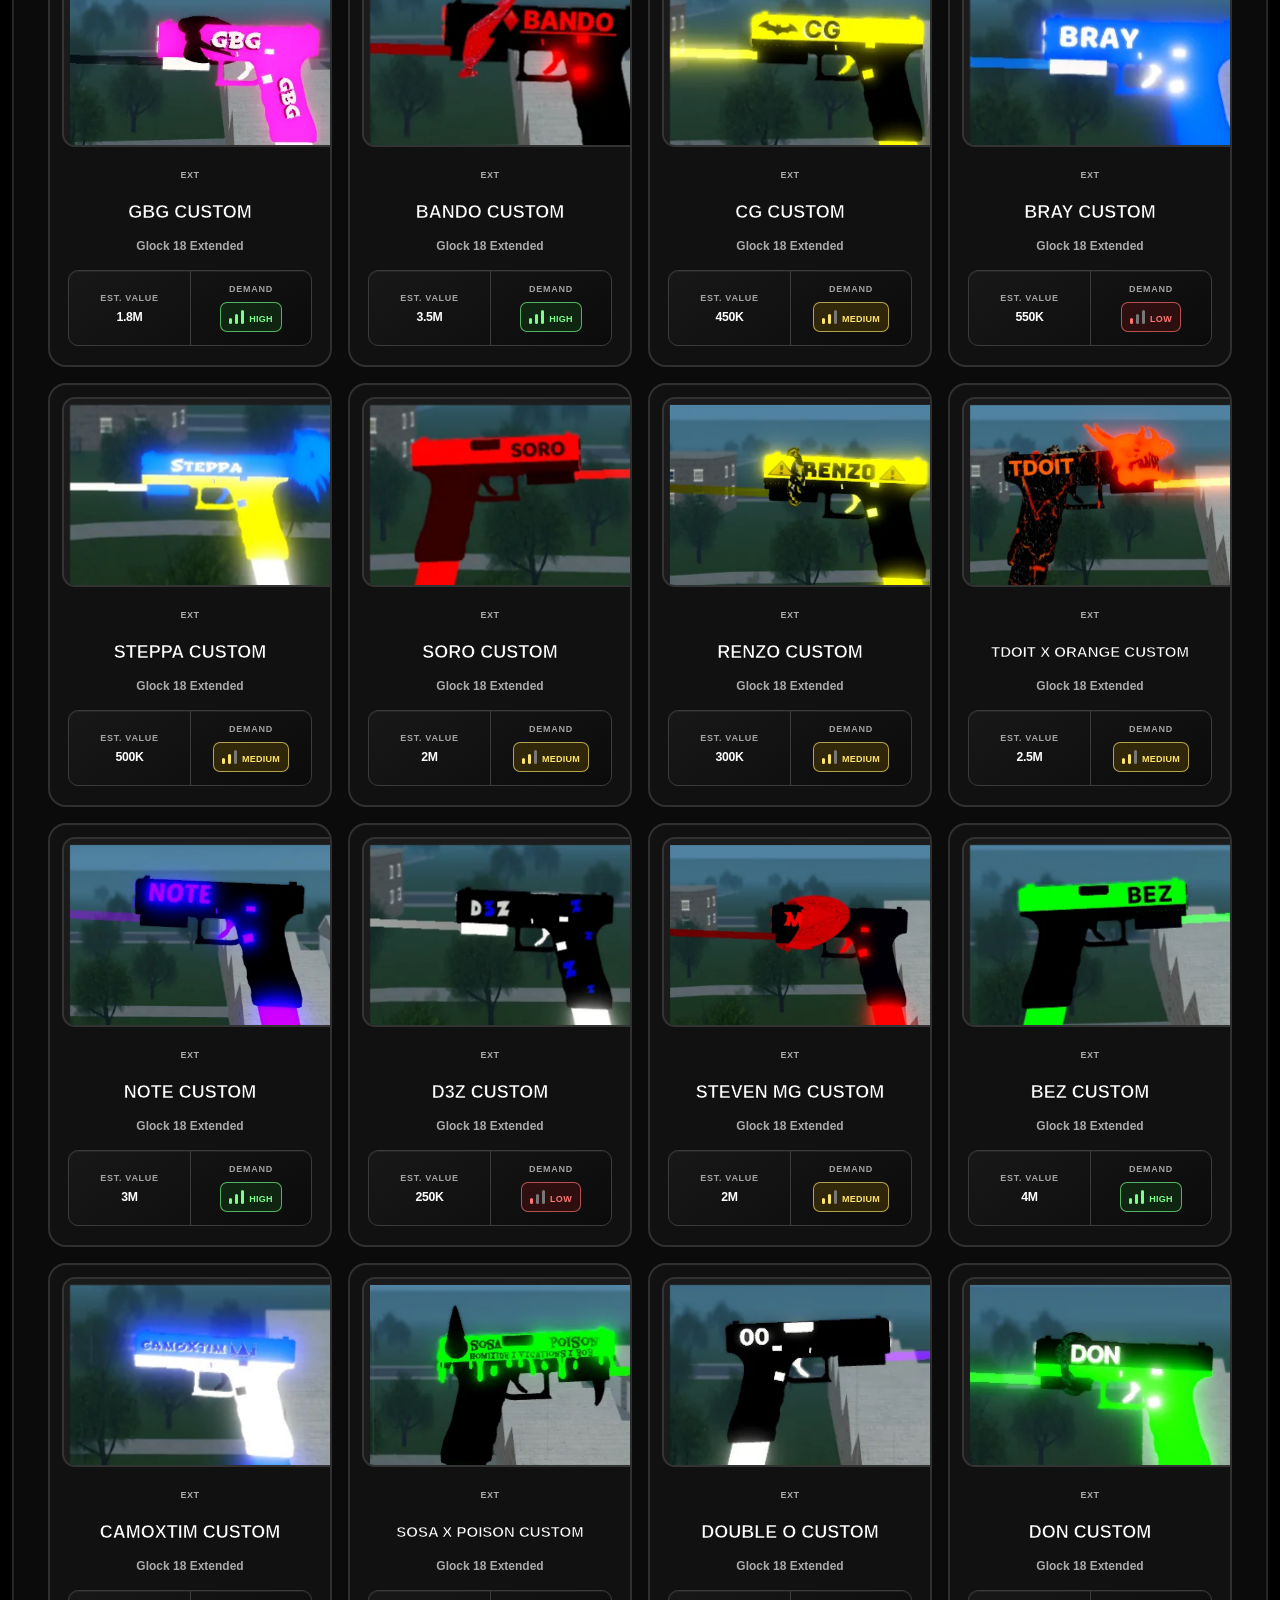
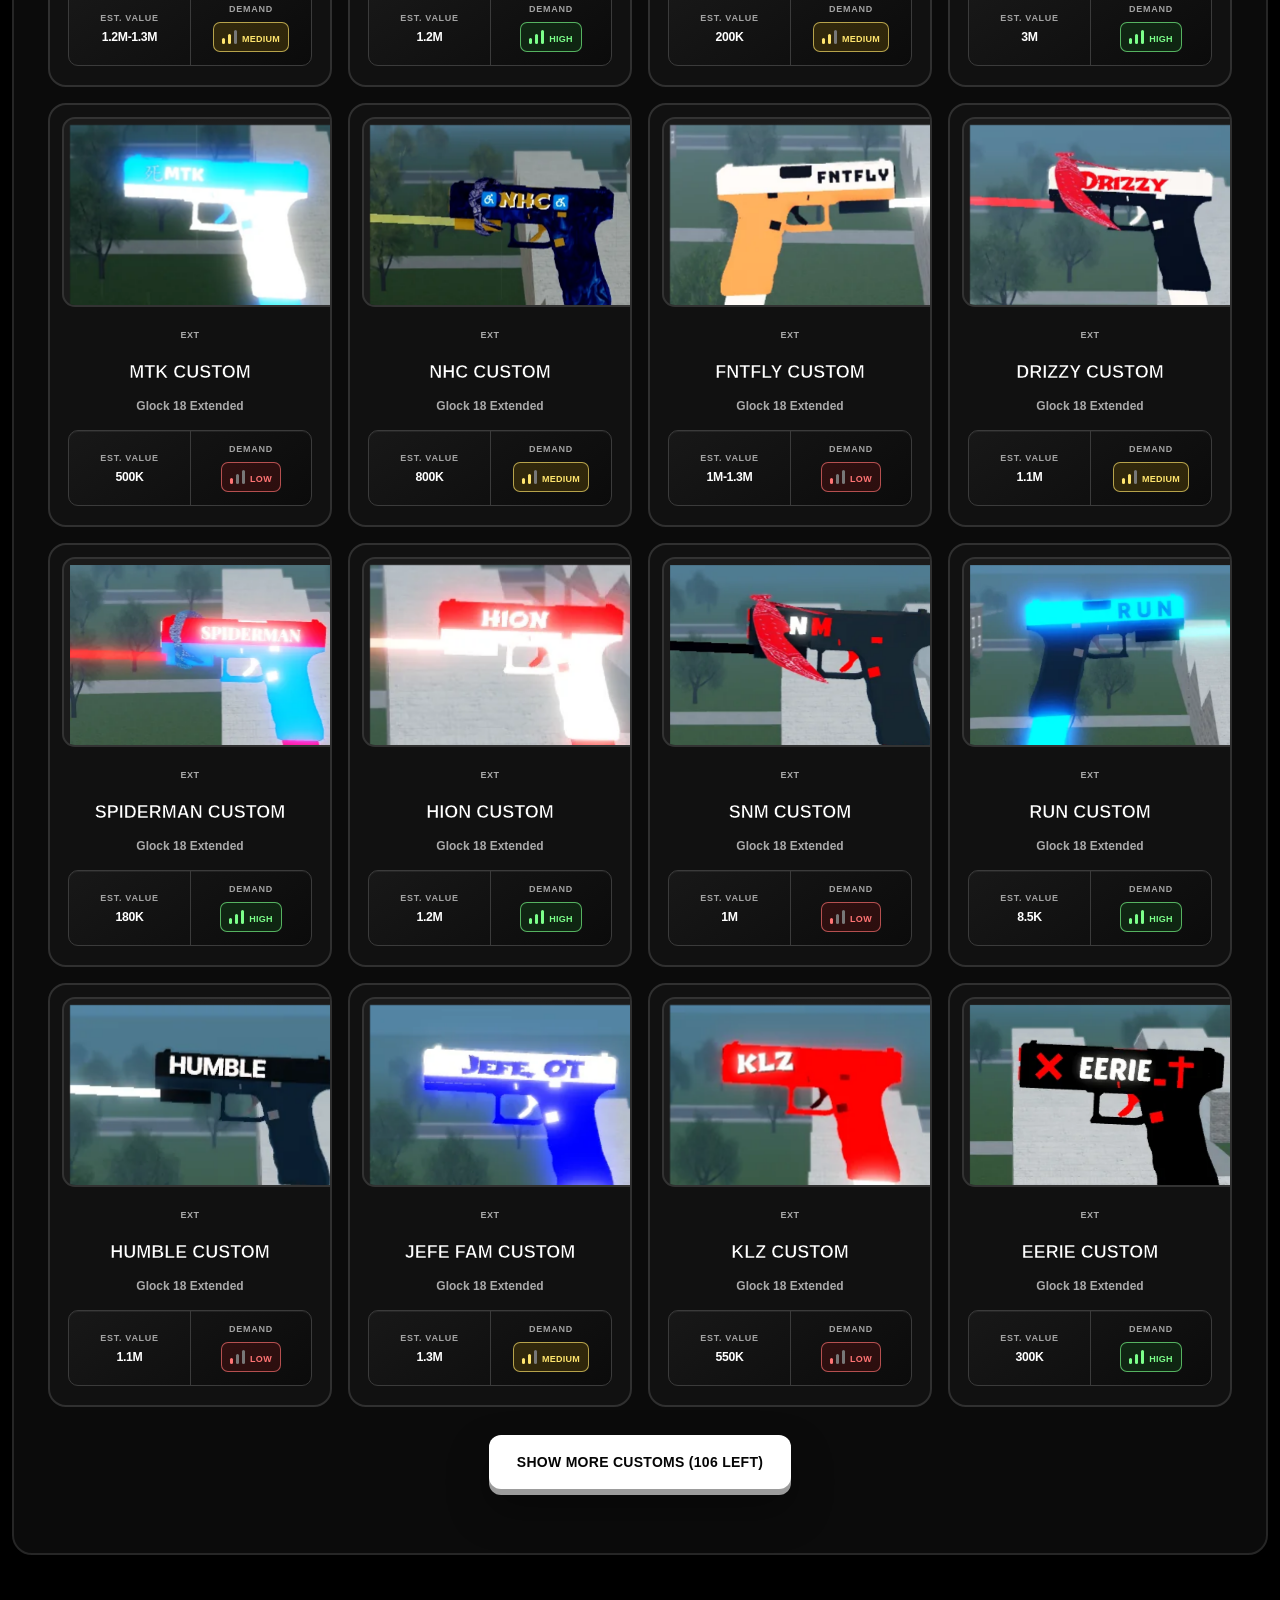
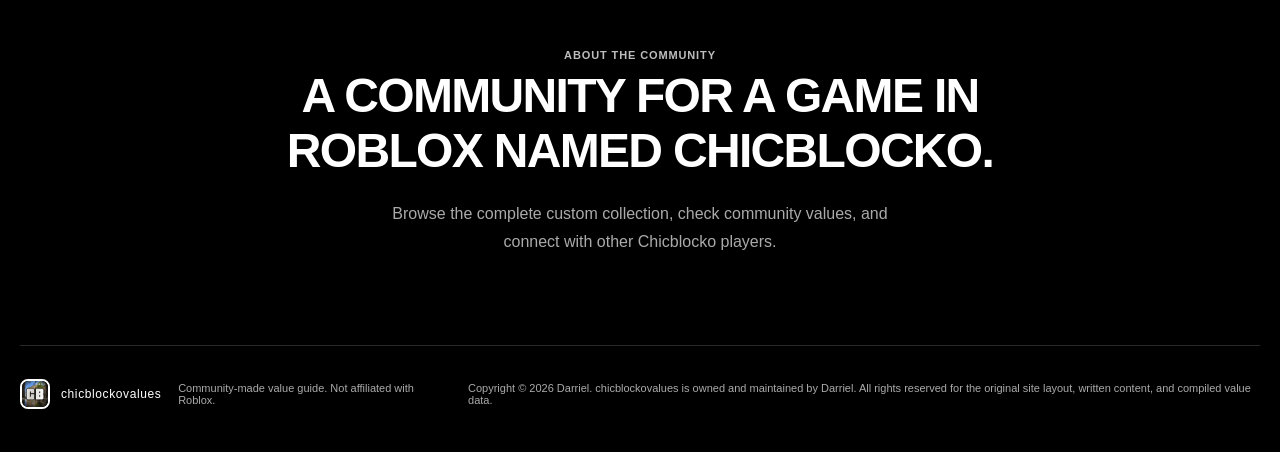
==== commit 4ec703bf: "Fix market navigation" ====
--- a/index.html
+++ b/index.html
@@ -178,7 +178,7 @@
 
   <script src="assets-data.js?v=20260629-2"></script>
   <script src="app.js?v=20260820-1"></script>
-  <script src="navigation.js?v=20260627-12"></script>
+  <script src="navigation.js?v=20260822-2"></script>
 </body>
 </html>
 
